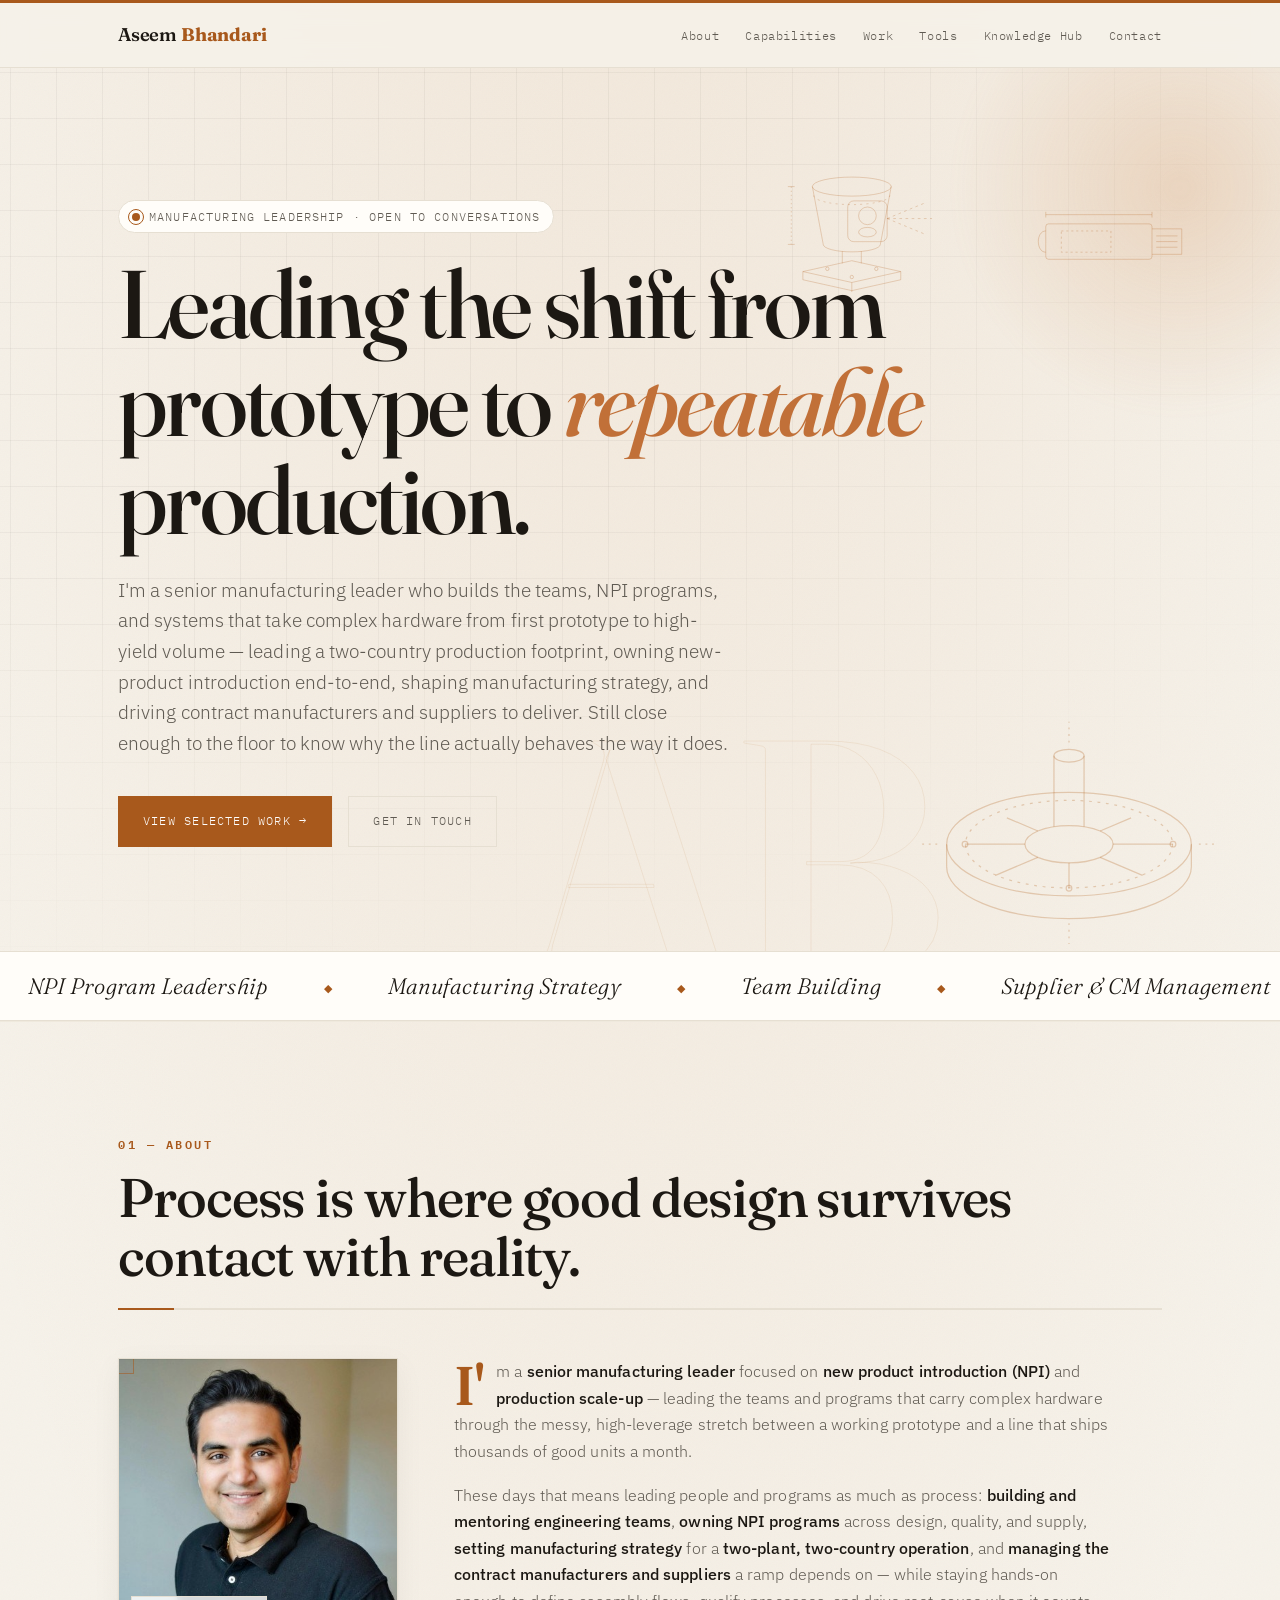
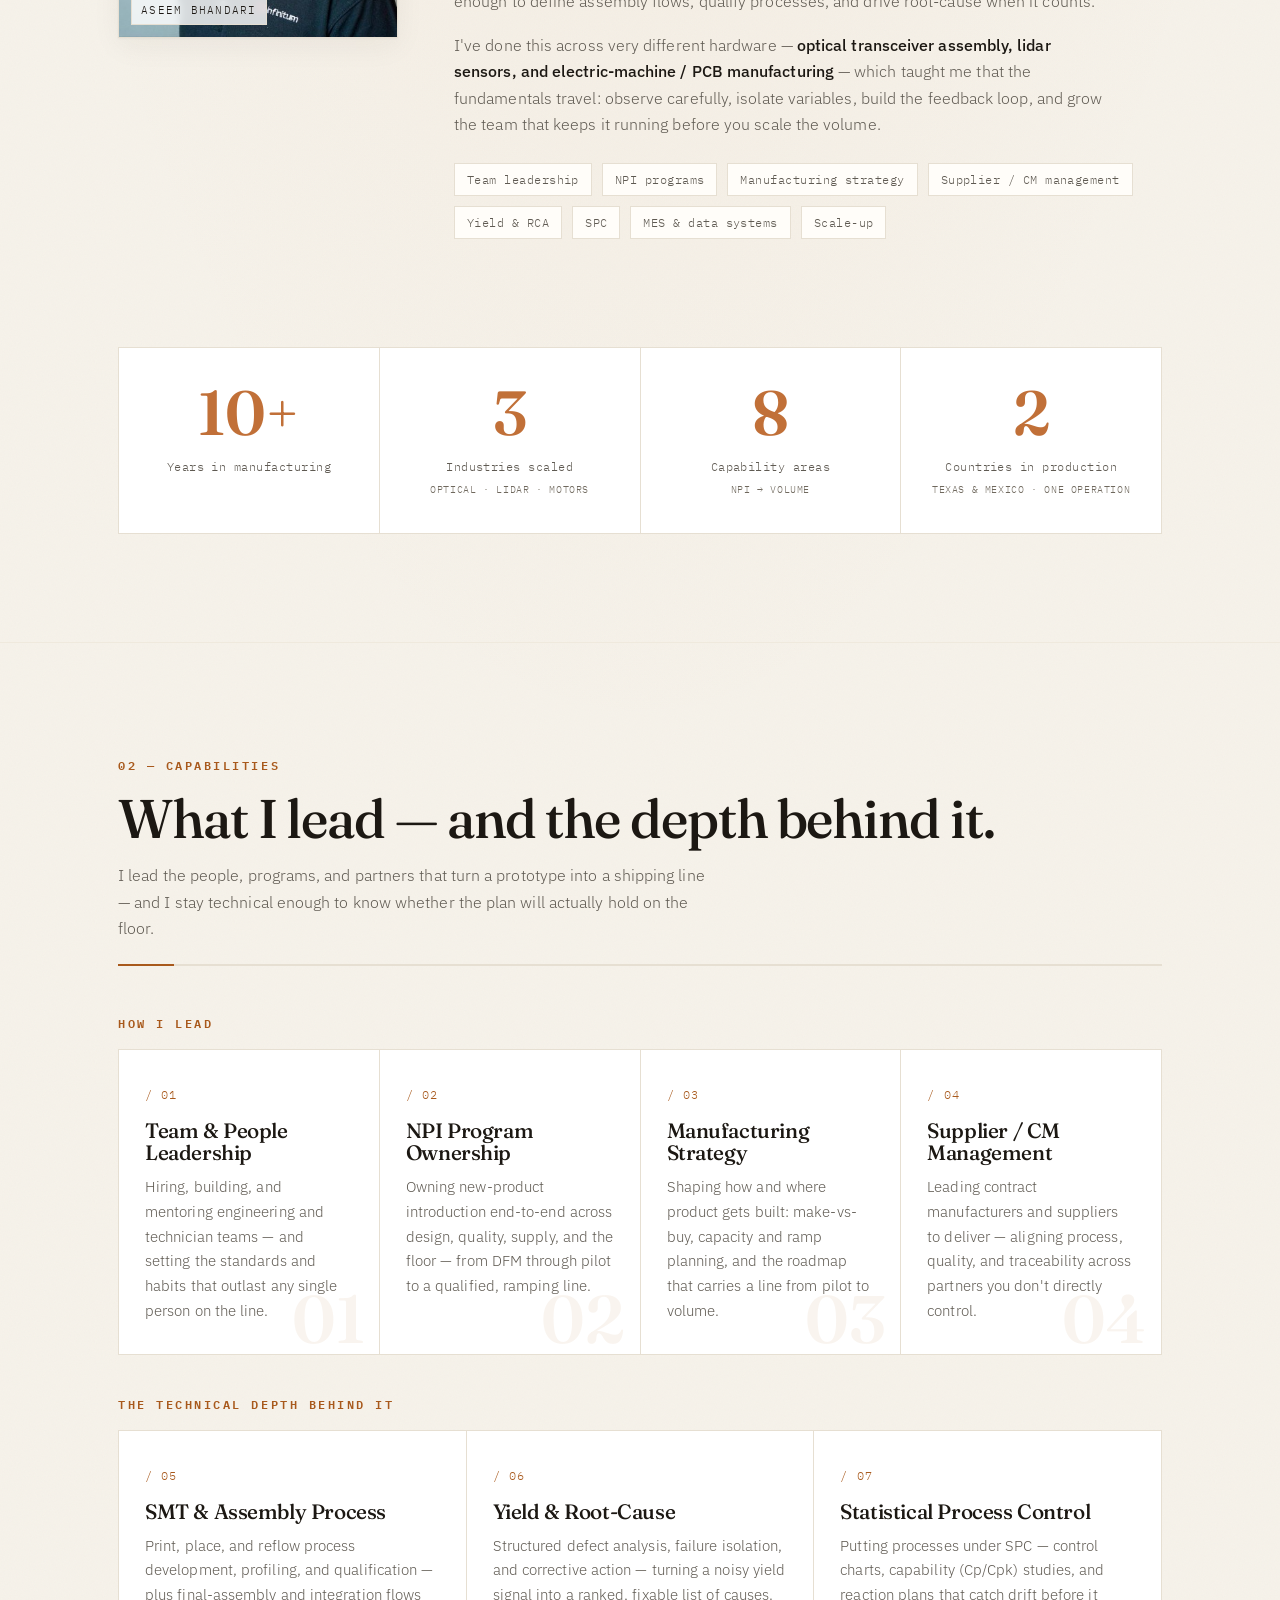
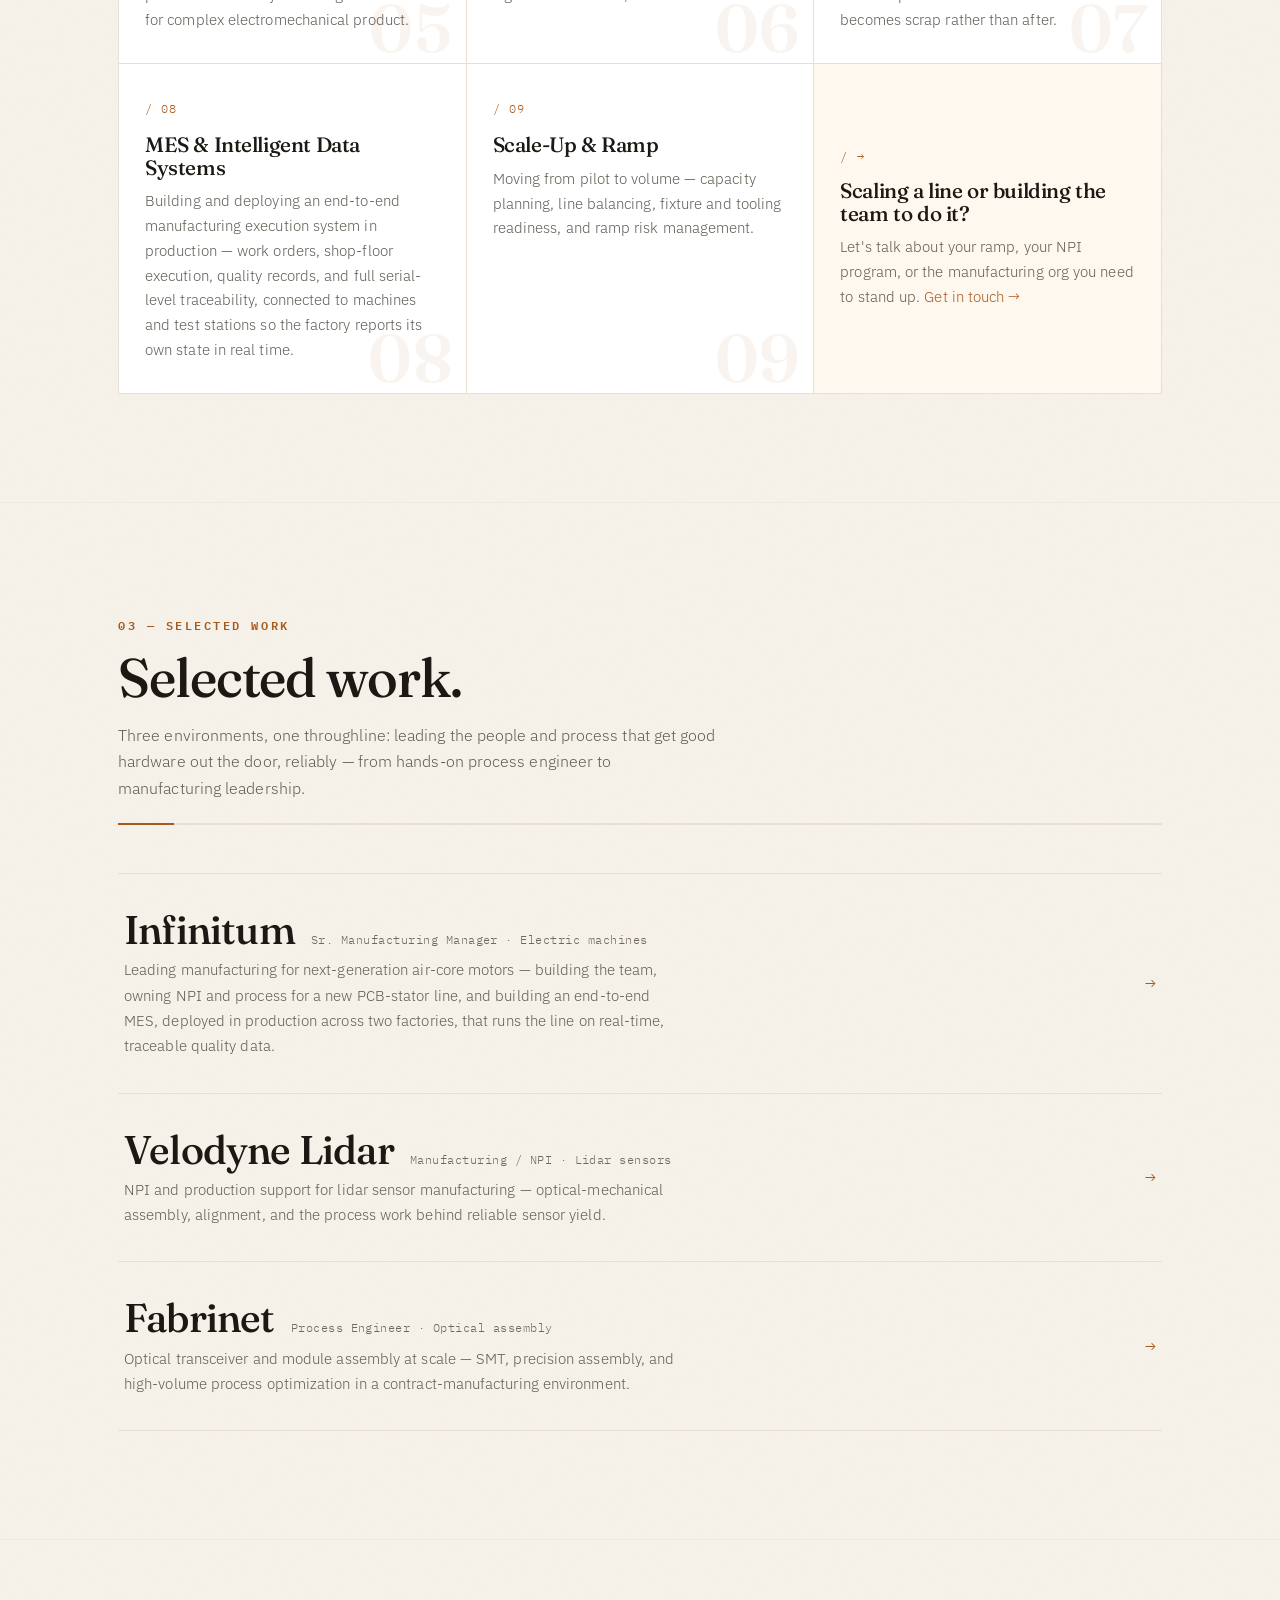
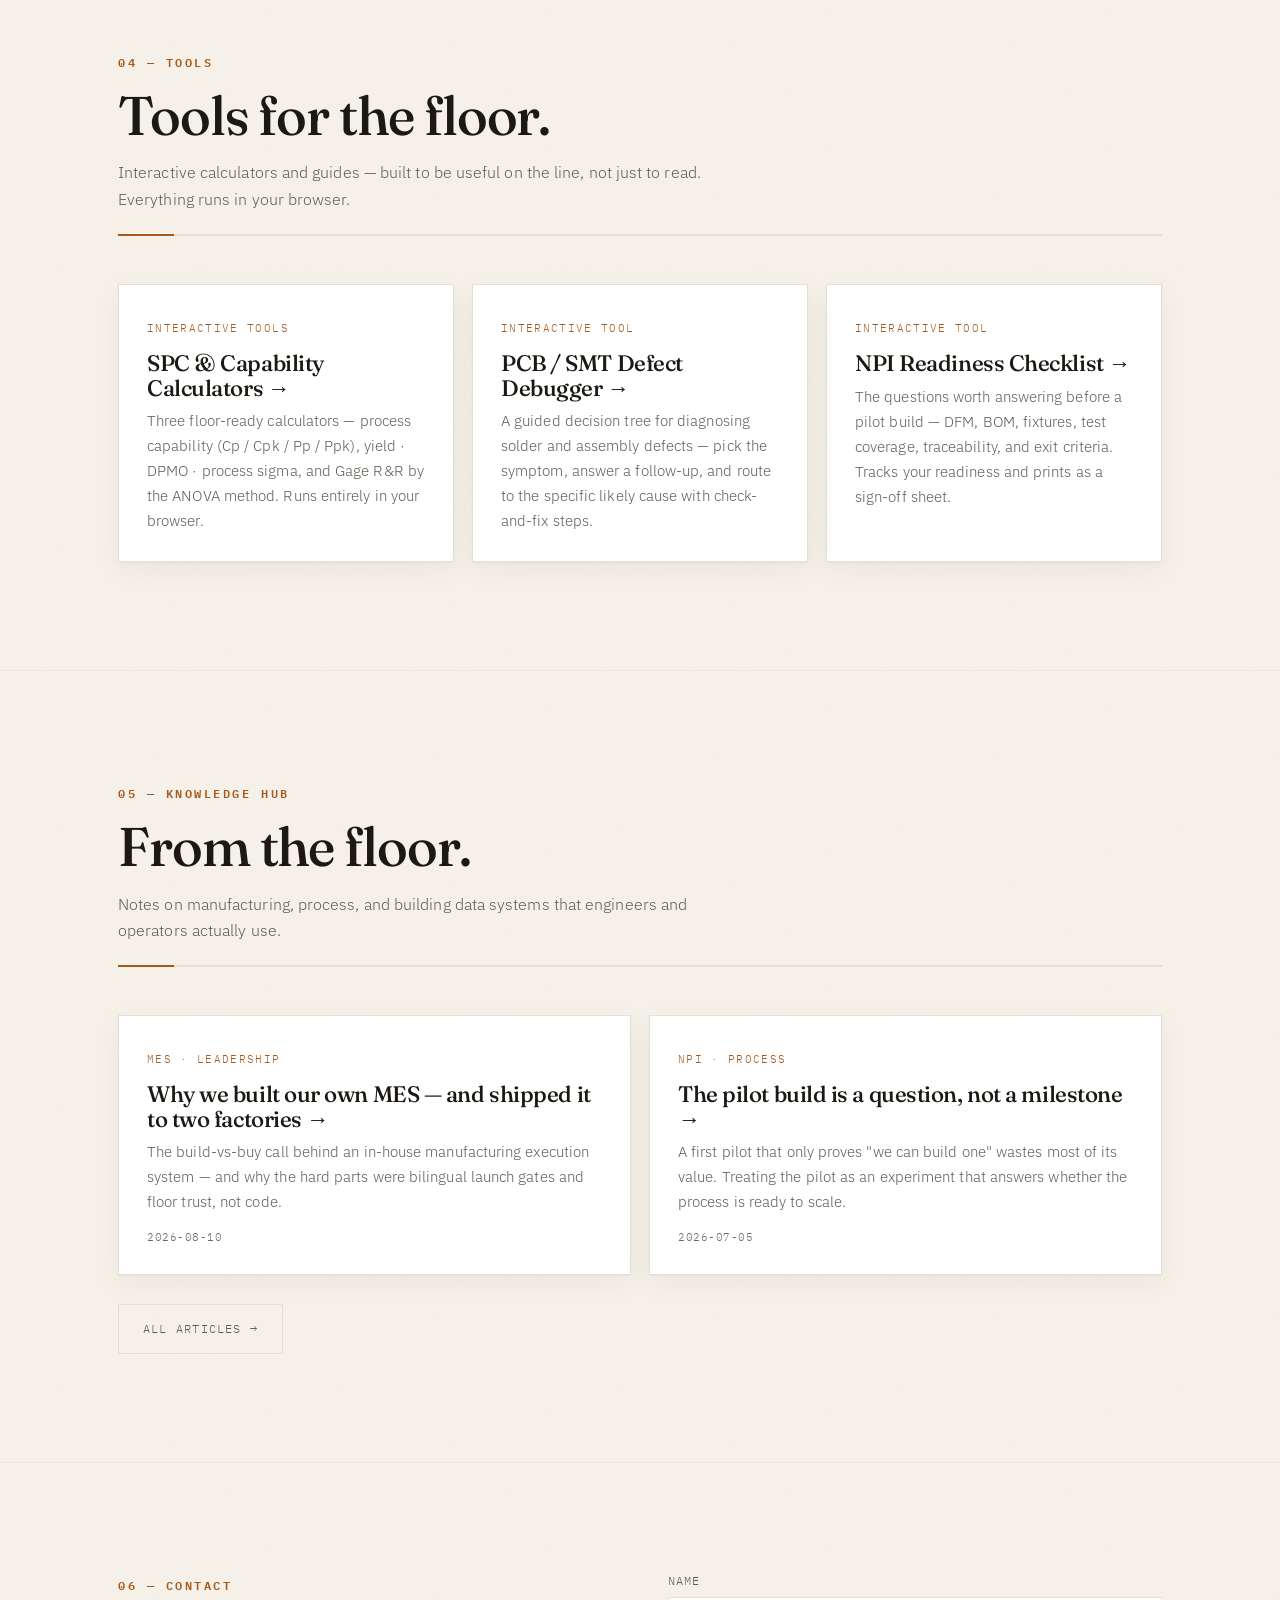
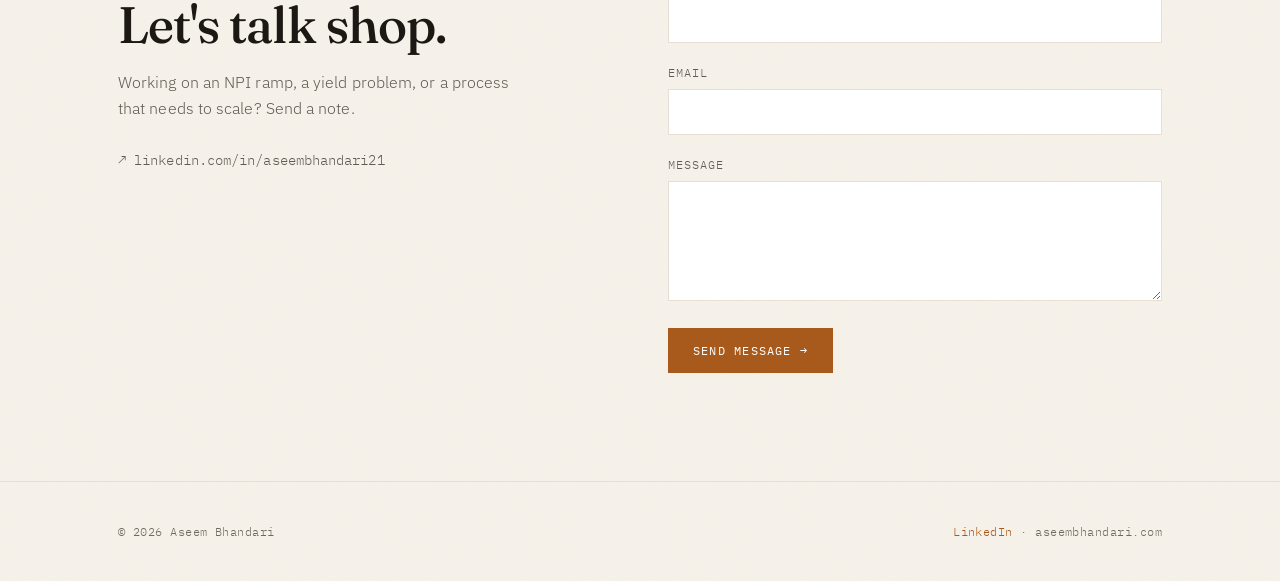
==== index.html @ e73466d3 "Director-track batch: MES article, leadership positioning, resume/testimonial scaffolds - blog-mes-b" ====
<!doctype html>
<html lang="en">
<head>
<meta charset="utf-8">
<meta name="viewport" content="width=device-width, initial-scale=1">
<title>Aseem Bhandari — Manufacturing Leader</title>
<meta name="description" content="Aseem Bhandari — senior manufacturing leader. I build the teams, NPI programs, and systems that take complex hardware from prototype to high-yield volume — across optical, lidar, and electric-machine manufacturing.">
<link rel="canonical" href="https://aseembhandari.com/">

<!-- icons -->
<link rel="icon" href="favicon.svg" type="image/svg+xml">
<link rel="apple-touch-icon" href="favicon.svg">

<!-- Open Graph -->
<meta property="og:type" content="website">
<meta property="og:site_name" content="Aseem Bhandari">
<meta property="og:title" content="Aseem Bhandari — Manufacturing Leader">
<meta property="og:description" content="Senior manufacturing leader. I build the teams, NPI programs, and systems that turn prototypes into repeatable, high-yield production — across optical, lidar, and electric-machine manufacturing.">
<meta property="og:url" content="https://aseembhandari.com/">
<meta property="og:image" content="https://aseembhandari.com/og-image.png">
<meta property="og:image:width" content="1200">
<meta property="og:image:height" content="630">
<meta property="og:image:alt" content="Aseem Bhandari — Manufacturing Leader">

<!-- Twitter -->
<meta name="twitter:card" content="summary_large_image">
<meta name="twitter:title" content="Aseem Bhandari — Manufacturing Leader">
<meta name="twitter:description" content="Senior manufacturing leader. Building the teams, programs, and systems that turn prototypes into repeatable production.">

<meta name="twitter:image" content="https://aseembhandari.com/og-image.png">

<!-- fonts (preconnect + async-friendly load) -->
<link rel="preconnect" href="https://fonts.googleapis.com">
<link rel="preconnect" href="https://fonts.gstatic.com" crossorigin>
<link rel="stylesheet" href="https://fonts.googleapis.com/css2?family=Fraunces:ital,opsz,wght@0,9..144,400;0,9..144,500;0,9..144,600;1,9..144,400&family=IBM+Plex+Mono:wght@400;500;600&family=IBM+Plex+Sans:wght@300;400;500;600&display=swap">
<link rel="stylesheet" href="styles.css">

<!-- structured data -->
<script type="application/ld+json">
{
  "@context": "https://schema.org",
  "@type": "Person",
  "name": "Aseem Bhandari",
  "url": "https://aseembhandari.com/",
  "image": "https://aseembhandari.com/aseem.jpg",
  "jobTitle": "Senior Manufacturing Manager",
  "description": "Senior manufacturing leader specializing in new product introduction (NPI) program ownership, manufacturing team leadership, manufacturing strategy, supplier and contract-manufacturer management, and production scale-up — with hands-on depth in SMT process, yield and root-cause analysis, and statistical process control.",
  "sameAs": ["https://www.linkedin.com/in/aseembhandari21"],
  "knowsAbout": ["Manufacturing Leadership", "New Product Introduction", "Manufacturing Strategy", "Supplier & Contract Manufacturer Management", "Team Leadership", "Production Scale-Up", "SMT Process", "Yield & Root-Cause Analysis", "Statistical Process Control", "Manufacturing Execution Systems (MES)"],
  "worksFor": [
    {"@type": "Organization", "name": "Infinitum"},
    {"@type": "Organization", "name": "Velodyne Lidar"},
    {"@type": "Organization", "name": "Fabrinet"}
  ]
}
</script>
</head>
<body>

<!-- NAV -->
<header class="nav">
  <div class="wrap">
    <a href="index.html" class="brand">Aseem <b>Bhandari</b></a>
    <button class="nav-toggle" aria-label="Menu" aria-controls="nav" aria-expanded="false" onclick="var n=document.getElementById('nav');this.setAttribute('aria-expanded', n.classList.toggle('open'))">≡</button>
    <nav class="nav-links" id="nav">
      <a href="#about">About</a>
      <a href="#capabilities">Capabilities</a>
      <a href="#work">Work</a>
      <a href="#hub">Tools</a>
      <a href="blog.html">Knowledge Hub</a>
      <a href="#contact">Contact</a>
    </nav>
  </div>
</header>

<!-- HERO -->
<section class="hero">
  <span class="monogram" aria-hidden="true">AB</span>
  <div class="hero-illos" aria-hidden="true">
    <!-- lidar: HDL-64 silhouette — tapered spinning head, optical window, neck, bolted base -->
    <svg class="illo illo-lidar" viewBox="0 0 250 215" fill="none" stroke="currentColor" stroke-width="1.3">
      <ellipse cx="110" cy="45" rx="58" ry="14"/>
      <path d="M52 45l16 85M168 45l-16 85"/>
      <path d="M68 130a42 11 0 0 0 84 0"/>
      <path class="pitch" d="M54 58a56 13.5 0 0 0 112 0" stroke-dasharray="3 6"/>
      <rect x="104" y="66" width="58" height="60" rx="9"/>
      <circle cx="133" cy="88" r="13"/>
      <ellipse cx="133" cy="112" rx="13" ry="7"/>
      <g class="beams" stroke-dasharray="4 5">
        <path d="M162 92h66"/>
        <path d="M162 92l58 -24"/>
        <path d="M162 92l58 24"/>
      </g>
      <path d="M96 140v18M124 140v18"/>
      <path d="M110 154l72 16-72 16-72-16z"/>
      <path d="M38 170v12l72 16 72-16v-12M110 186v14"/>
      <circle cx="74" cy="166" r="2.5"/><circle cx="146" cy="166" r="2.5"/><circle cx="110" cy="178" r="2.5"/>
      <path d="M26 45h-10M26 130h-10"/>
      <path d="M21 45v85" stroke-dasharray="2 4"/>
    </svg>
    <!-- PCB-stator motor, tilted view with shaft -->
    <svg class="illo illo-motor" viewBox="0 0 340 300" fill="none" stroke="currentColor" stroke-width="1.3">
      <ellipse cx="170" cy="150" rx="130" ry="55"/>
      <path d="M40 150v24M300 150v24"/>
      <path d="M40 174a130 55 0 0 0 260 0"/>
      <ellipse class="pitch" cx="170" cy="150" rx="110" ry="46.5" stroke-dasharray="3 6"/>
      <path d="M216.8 150L280.5 150M203.1 164L248.1 183.1M170 169.8L170 196.8M136.9 164L91.9 183.1M123.2 150L59.5 150M136.9 136L104 122M203.1 136L236 122"/>
      <circle cx="280.5" cy="150" r="3"/><circle cx="170" cy="196.8" r="3"/><circle cx="59.5" cy="150" r="3"/>
      <ellipse cx="170" cy="150" rx="46.8" ry="19.8"/>
      <path d="M154 131.5V56M186 131.5V56"/>
      <ellipse cx="170" cy="56" rx="16" ry="6.8"/>
      <path d="M170 42v-22M170 234v22" stroke-dasharray="2 5"/>
      <path d="M14 150h18M308 150h18" stroke-dasharray="2 5"/>
    </svg>
    <!-- optical transceiver -->
    <svg class="illo illo-xcvr" viewBox="0 0 240 140" fill="none" stroke="currentColor" stroke-width="1.3">
      <rect x="18" y="45" width="150" height="50" rx="4"/>
      <path d="M168 52h42v36h-42"/>
      <path d="M174 62h30"/><path d="M174 70h30"/><path d="M174 78h30"/>
      <rect x="40" y="55" width="70" height="30" stroke-dasharray="3 4"/>
      <path d="M18 55c-14 0-14 30 0 30"/>
      <path d="M18 32h150"/><path d="M18 28v8"/><path d="M168 28v8"/>
    </svg>
  </div>
  <div class="wrap">
    <span class="status load d1"><span class="dot"></span>Manufacturing leadership · open to conversations</span>
    <h1 class="load d2">Leading the shift from prototype to <em>repeatable</em> production.</h1>
    <p class="lede load d3">I'm a senior manufacturing leader who builds the teams, NPI programs, and systems that take complex hardware from first prototype to high-yield volume — leading a two-country production footprint, owning new-product introduction end-to-end, shaping manufacturing strategy, and driving contract manufacturers and suppliers to deliver. Still close enough to the floor to know why the line actually behaves the way it does.</p>
    <div class="cta-row load d4">
      <a href="#work" class="btn solid">View selected work →</a>
      <a href="#contact" class="btn ghost">Get in touch</a>
    </div>
  </div>
</section>

<!-- MARQUEE -->
<div class="marquee" aria-hidden="true">
  <div class="track">
    <span>NPI Program Leadership</span><span>Manufacturing Strategy</span><span>Team Building</span><span>Supplier &amp; CM Management</span><span>Yield &amp; Root-Cause</span><span>Statistical Process Control</span><span>MES Deployment</span><span>Scale-Up</span>
    <span>NPI Program Leadership</span><span>Manufacturing Strategy</span><span>Team Building</span><span>Supplier &amp; CM Management</span><span>Yield &amp; Root-Cause</span><span>Statistical Process Control</span><span>MES Deployment</span><span>Scale-Up</span>
  </div>
</div>

<!-- ABOUT -->
<section id="about">
  <div class="wrap">
    <div class="sec-head reveal"><span class="eyebrow">01 — About</span><h2>Process is where good design survives contact with reality.</h2></div>
    <div class="about-grid">
      <figure class="portrait ticked reveal">
        <img src="aseem.jpg" alt="Aseem Bhandari" width="400" height="400" loading="lazy">
        <span class="tag">Aseem Bhandari</span>
      </figure>
      <div class="about-body reveal">
        <p class="lead-cap">I'm a <strong>senior manufacturing leader</strong> focused on <strong>new product introduction (NPI)</strong> and <strong>production scale-up</strong> — leading the teams and programs that carry complex hardware through the messy, high-leverage stretch between a working prototype and a line that ships thousands of good units a month.</p>
        <p>These days that means leading people and programs as much as process: <strong>building and mentoring engineering teams</strong>, <strong>owning NPI programs</strong> across design, quality, and supply, <strong>setting manufacturing strategy</strong> for a <strong>two-plant, two-country operation</strong>, and <strong>managing the contract manufacturers and suppliers</strong> a ramp depends on — while staying hands-on enough to define assembly flows, qualify processes, and drive root-cause when it counts.</p>
        <p>I've done this across very different hardware — <strong>optical transceiver assembly, lidar sensors, and electric-machine / PCB manufacturing</strong> — which taught me that the fundamentals travel: observe carefully, isolate variables, build the feedback loop, and grow the team that keeps it running before you scale the volume.</p>
        <div class="facts">
          <span>Team leadership</span>
          <span>NPI programs</span>
          <span>Manufacturing strategy</span>
          <span>Supplier / CM management</span>
          <span>Yield &amp; RCA</span>
          <span>SPC</span>
          <span>MES &amp; data systems</span>
          <span>Scale-up</span>
        </div>
      </div>
    </div>
  </div>
</section>

<!-- STATS BAND -->
<section id="stats" style="padding-top:0;border-top:0;">
  <div class="wrap">
    <div class="stat-band reveal">
      <div class="s"><div class="big" data-count="10" data-suffix="+">10+</div><div class="lbl">Years in manufacturing</div></div>
      <div class="s"><div class="big" data-count="3">3</div><div class="lbl">Industries scaled<span class="sub">Optical · Lidar · Motors</span></div></div>
      <div class="s"><div class="big" data-count="8">8</div><div class="lbl">Capability areas<span class="sub">NPI → Volume</span></div></div>
      <div class="s"><div class="big" data-count="2">2</div><div class="lbl">Countries in production<span class="sub">Texas &amp; Mexico · one operation</span></div></div>
    </div>
  </div>
</section>

<!-- CAPABILITIES -->
<section id="capabilities">
  <div class="wrap">
    <div class="sec-head reveal"><span class="eyebrow">02 — Capabilities</span><h2>What I lead — and the depth behind it.</h2><p>I lead the people, programs, and partners that turn a prototype into a shipping line — and I stay technical enough to know whether the plan will actually hold on the floor.</p></div>

    <span class="cap-tier eyebrow reveal">How I lead</span>
    <div class="cap-grid lead">
      <div class="cap reveal"><span class="num">/ 01</span><span class="ghost-n">01</span><h3>Team &amp; People Leadership</h3><p>Hiring, building, and mentoring engineering and technician teams — and setting the standards and habits that outlast any single person on the line.</p></div>
      <div class="cap reveal"><span class="num">/ 02</span><span class="ghost-n">02</span><h3>NPI Program Ownership</h3><p>Owning new-product introduction end-to-end across design, quality, supply, and the floor — from DFM through pilot to a qualified, ramping line.</p></div>
      <div class="cap reveal"><span class="num">/ 03</span><span class="ghost-n">03</span><h3>Manufacturing Strategy</h3><p>Shaping how and where product gets built: make-vs-buy, capacity and ramp planning, and the roadmap that carries a line from pilot to volume.</p></div>
      <div class="cap reveal"><span class="num">/ 04</span><span class="ghost-n">04</span><h3>Supplier / CM Management</h3><p>Leading contract manufacturers and suppliers to deliver — aligning process, quality, and traceability across partners you don't directly control.</p></div>
    </div>

    <span class="cap-tier eyebrow reveal">The technical depth behind it</span>
    <div class="cap-grid">
      <div class="cap reveal"><span class="num">/ 05</span><span class="ghost-n">05</span><h3>SMT &amp; Assembly Process</h3><p>Print, place, and reflow process development, profiling, and qualification — plus final-assembly and integration flows for complex electromechanical product.</p></div>
      <div class="cap reveal"><span class="num">/ 06</span><span class="ghost-n">06</span><h3>Yield &amp; Root-Cause</h3><p>Structured defect analysis, failure isolation, and corrective action — turning a noisy yield signal into a ranked, fixable list of causes.</p></div>
      <div class="cap reveal"><span class="num">/ 07</span><span class="ghost-n">07</span><h3>Statistical Process Control</h3><p>Putting processes under SPC — control charts, capability (Cp/Cpk) studies, and reaction plans that catch drift before it becomes scrap rather than after.</p></div>
      <div class="cap reveal"><span class="num">/ 08</span><span class="ghost-n">08</span><h3>MES &amp; Intelligent Data Systems</h3><p>Building and deploying an end-to-end manufacturing execution system in production — work orders, shop-floor execution, quality records, and full serial-level traceability, connected to machines and test stations so the factory reports its own state in real time.</p></div>
      <div class="cap reveal"><span class="num">/ 09</span><span class="ghost-n">09</span><h3>Scale-Up &amp; Ramp</h3><p>Moving from pilot to volume — capacity planning, line balancing, fixture and tooling readiness, and ramp risk management.</p></div>
      <a href="#contact" class="cap cap-cta reveal"><span class="num">/ →</span><h3>Scaling a line or building the team to do it?</h3><p>Let's talk about your ramp, your NPI program, or the manufacturing org you need to stand up. <span style="color:var(--copper-text);">Get in touch →</span></p></a>
    </div>
  </div>
</section>

<!-- SELECTED WORK -->
<section id="work">
  <div class="wrap">
    <div class="sec-head reveal"><span class="eyebrow">03 — Selected Work</span><h2>Selected work.</h2><p>Three environments, one throughline: leading the people and process that get good hardware out the door, reliably — from hands-on process engineer to manufacturing leadership.</p></div>
    <div class="work-list">
      <a href="work-infinitum.html" class="work-row reveal"><span class="idx" aria-hidden="true">01</span>
        <div>
          <div class="meta"><h3>Infinitum</h3><span class="role">Sr. Manufacturing Manager · Electric machines</span></div>
          <p class="summary">Leading manufacturing for next-generation air-core motors — building the team, owning NPI and process for a new PCB-stator line, and building an end-to-end MES, deployed in production across two factories, that runs the line on real-time, traceable quality data.</p>
        </div>
        <span class="yr">→</span>
      </a>
      <a href="work-velodyne.html" class="work-row reveal"><span class="idx" aria-hidden="true">02</span>
        <div>
          <div class="meta"><h3>Velodyne Lidar</h3><span class="role">Manufacturing / NPI · Lidar sensors</span></div>
          <p class="summary">NPI and production support for lidar sensor manufacturing — optical-mechanical assembly, alignment, and the process work behind reliable sensor yield.</p>
        </div>
        <span class="yr">→</span>
      </a>
      <a href="work-fabrinet.html" class="work-row reveal"><span class="idx" aria-hidden="true">03</span>
        <div>
          <div class="meta"><h3>Fabrinet</h3><span class="role">Process Engineer · Optical assembly</span></div>
          <p class="summary">Optical transceiver and module assembly at scale — SMT, precision assembly, and high-volume process optimization in a contract-manufacturing environment.</p>
        </div>
        <span class="yr">→</span>
      </a>
    </div>
  </div>
</section>

<!-- TESTIMONIALS — ready to ship, currently disabled.
     To enable: replace the placeholder quotes/names below with real ones
     (LinkedIn recommendations are a good source — get the person's OK to
     reprint), then remove this opening comment marker and the closing one.
     Do NOT publish with placeholder text.

<section id="testimonials">
  <div class="wrap">
    <div class="sec-head reveal"><span class="eyebrow">0X — What colleagues say</span><h2>The reference check, in public.</h2></div>
    <div class="hub-grid">
      <blockquote class="hub-card reveal" style="margin:0;">
        <p style="font-family:'Fraunces',serif;font-style:italic;font-size:1.15rem;color:var(--ink);">"QUOTE TEXT HERE."</p>
        <span class="date">NAME — TITLE, COMPANY</span>
      </blockquote>
      <blockquote class="hub-card reveal" style="margin:0;">
        <p style="font-family:'Fraunces',serif;font-style:italic;font-size:1.15rem;color:var(--ink);">"QUOTE TEXT HERE."</p>
        <span class="date">NAME — TITLE, COMPANY</span>
      </blockquote>
    </div>
  </div>
</section>
END TESTIMONIALS -->

<!-- TOOLS -->
<section id="hub">
  <div class="wrap">
    <div class="sec-head reveal"><span class="eyebrow">04 — Tools</span><h2>Tools for the floor.</h2><p>Interactive calculators and guides — built to be useful on the line, not just to read. Everything runs in your browser.</p></div>
    <div class="hub-grid three">
      <a href="spc-tools.html" class="hub-card reveal">
        <span class="kicker">Interactive tools</span>
        <h3>SPC &amp; Capability Calculators →</h3>
        <p>Three floor-ready calculators — process capability (Cp / Cpk / Pp / Ppk), yield · DPMO · process sigma, and Gage R&amp;R by the ANOVA method. Runs entirely in your browser.</p>
      </a>
      <a href="pcbdebug.html" class="hub-card reveal">
        <span class="kicker">Interactive tool</span>
        <h3>PCB / SMT Defect Debugger →</h3>
        <p>A guided decision tree for diagnosing solder and assembly defects — pick the symptom, answer a follow-up, and route to the specific likely cause with check-and-fix steps.</p>
      </a>
      <a href="npi-checklist.html" class="hub-card reveal">
        <span class="kicker">Interactive tool</span>
        <h3>NPI Readiness Checklist →</h3>
        <p>The questions worth answering before a pilot build — DFM, BOM, fixtures, test coverage, traceability, and exit criteria. Tracks your readiness and prints as a sign-off sheet.</p>
      </a>
    </div>
  </div>
</section>

<!-- KNOWLEDGE HUB -->
<section id="writing">
  <div class="wrap">
    <div class="sec-head reveal"><span class="eyebrow">05 — Knowledge Hub</span><h2>From the floor.</h2><p>Notes on manufacturing, process, and building data systems that engineers and operators actually use.</p></div>
    <div class="hub-grid" id="writing-list"></div>
    <p style="margin-top:28px;" class="reveal"><a href="blog.html" class="btn ghost">All articles →</a></p>
  </div>
</section>

<!-- CONTACT -->
<section id="contact">
  <div class="wrap">
    <div class="contact-grid">
      <div class="contact-intro reveal">
        <span class="eyebrow">06 — Contact</span>
        <h2>Let's talk shop.</h2>
        <p>Working on an NPI ramp, a yield problem, or a process that needs to scale? Send a note.</p>
        <div class="contact-links">
          <a href="https://www.linkedin.com/in/aseembhandari21" target="_blank" rel="noopener">↗ linkedin.com/in/aseembhandari21</a>
          <!-- RESUME — drop a one-page resume.pdf in the site root, then
               uncomment this line (and re-run the deploy):
          <a href="resume.pdf" target="_blank" rel="noopener">↓ Résumé (PDF)</a>
          -->
        </div>
      </div>
      <form name="contact" method="POST" data-netlify="true" netlify-honeypot="bot-field" class="reveal">
        <input type="hidden" name="form-name" value="contact">
        <p class="hp" aria-hidden="true"><label>Don't fill this out: <input name="bot-field" tabindex="-1" autocomplete="off"></label></p>
        <div class="field"><label for="name">Name</label><input id="name" name="name" type="text" required></div>
        <div class="field"><label for="email">Email</label><input id="email" name="email" type="email" required></div>
        <div class="field"><label for="message">Message</label><textarea id="message" name="message" required></textarea></div>
        <button type="submit" class="btn solid">Send message →</button>
      </form>
    </div>
  </div>
</section>

<!-- FOOTER -->
<footer class="foot">
  <div class="wrap">
    <small>© <span id="yr"></span> Aseem Bhandari</small>
    <small><a href="https://www.linkedin.com/in/aseembhandari21" target="_blank" rel="noopener">LinkedIn</a> · aseembhandari.com</small>
  </div>
</footer>

<script src="posts.js"></script>
<script>
  document.getElementById('yr').textContent = new Date().getFullYear();
  // close mobile menu on link tap
  document.querySelectorAll('.nav-links a').forEach(a => a.addEventListener('click', () => document.getElementById('nav').classList.remove('open')));
  // render latest posts on homepage
  (function(){
    var list = document.getElementById('writing-list');
    if (list && window.POSTS) {
      var latest = window.POSTS.slice(0, 2);
      list.innerHTML = latest.map(function(p){
        return '<a class="hub-card reveal" href="' + p.url + '">' +
          '<span class="kicker">' + p.tag + '</span>' +
          '<h3>' + p.title + ' →</h3>' +
          '<p>' + p.excerpt + '</p>' +
          '<span class="date">' + p.date + '</span></a>';
      }).join('');
    }
  })();
  // scroll reveal
  const io = new IntersectionObserver((es) => es.forEach(e => { if (e.isIntersecting) { e.target.classList.add('in'); io.unobserve(e.target); } }), { threshold: .12 });
  document.querySelectorAll('.reveal').forEach((el, i) => { el.style.transitionDelay = (i % 6) * 60 + 'ms'; io.observe(el); });
</script>
<script src="enhance.js"></script>
</body>
</html>
---- styles.css ----
/* ============================================================
   Aseem Bhandari — portfolio  ·  LIGHT THEME
   Warm paper-white · copper accent · industrial-editorial
   Fraunces (display) · IBM Plex Sans (body) · IBM Plex Mono (labels)
   Fonts are loaded via <link> in each page's <head> (preconnect + swap).
   ============================================================ */

:root {
  --bg: #f6f2ea;          /* warm paper */
  --bg-raise: #fffdf9;
  --bg-card: #ffffff;
  --ink: #1c1813;         /* warm near-black */
  --ink-soft: #5f5a52;
  --ink-faint: #6f685d;   /* darkened from #968f84 — 2.9:1 failed AA, this hits ~4.9:1 */
  --copper: #a8591c;      /* deeper copper for fills/borders (darkened from #b1601f — passed AA on white only, failed on paper bg at 4.1:1) */
  --copper-bright: #c17038; /* accent / hover / large display (darkened from #c77b3c — was borderline on 3:1 large-text) */
  --copper-text: var(--copper); /* copper used as small text-on-page-bg; overridden brighter in dark mode below */
  --line: #e6dfd2;
  --line-soft: #efe9dd;
  --bg-hover: #fff8ef;    /* warm highlight tint for card/tile hover states */
  --bg-rgb: 246,242,234;  /* --bg as r,g,b for translucent sticky bars (rgba() can't take a var() color directly) */
  --shadow: 0 1px 2px rgba(40,30,15,.04), 0 8px 28px rgba(40,30,15,.05);
  --shadow-lift: 0 4px 10px rgba(40,30,15,.07), 0 18px 44px rgba(40,30,15,.09);
  --good: #2f7d4f;
  --good-bg: #eef7f1;
  --good-border: #b5d8c2;
  --warn: var(--copper-text);
  --warn-bg: #fbf1e6;
  --warn-border: #e6c9a8;
  --bad: #b23b3b;
  --bad-bg: #fbeeee;
  --bad-border: #e6b3b3;
  --maxw: 1100px;
  --ease: cubic-bezier(.2, .7, .2, 1);
}

/* ============================================================
   DARK THEME — same industrial-editorial system, warm charcoal
   instead of paper. Same copper accent for fills/borders/buttons
   (works with white button text in both themes); --copper-text
   brightens on its own since copper-on-charcoal needs more
   luminance than copper-on-paper to stay readable as body text.
   All pairings below are contrast-checked at ≥4.5:1 (body / small
   text) or ≥3:1 (large text, borders, icons).
   ============================================================ */
@media (prefers-color-scheme: dark) {
  :root {
    --bg: #17130f;
    --bg-raise: #201b15;
    --bg-card: #231e17;
    --ink: #f1ebe0;
    --ink-soft: #c7bcac;
    --ink-faint: #93887a;
    --copper-text: #d98a4a;
    --line: #3a3229;
    --line-soft: #2c261f;
    --bg-hover: #2a241c;
    --bg-rgb: 23,19,15;
    --shadow: 0 1px 2px rgba(0,0,0,.35), 0 8px 28px rgba(0,0,0,.4);
    --shadow-lift: 0 4px 10px rgba(0,0,0,.4), 0 18px 44px rgba(0,0,0,.45);
    --good: #7bd9a5;
    --good-bg: #16241c;
    --good-border: #2c4a38;
    --warn-bg: #2b2015;
    --warn-border: #4a3624;
    --bad: #e08585;
    --bad-bg: #2a1616;
    --bad-border: #4a2626;
  }
}

* { box-sizing: border-box; margin: 0; padding: 0; }
html { scroll-behavior: smooth; -webkit-text-size-adjust: 100%; }

body {
  background: var(--bg);
  color: var(--ink);
  font-family: 'IBM Plex Sans', system-ui, sans-serif;
  font-weight: 300;
  line-height: 1.65;
  letter-spacing: .005em;
  -webkit-font-smoothing: antialiased;
  overflow-x: hidden;
  background-image:
    radial-gradient(120% 80% at 50% -10%, rgba(199,123,60,.10), transparent 55%),
    url("data:image/svg+xml,%3Csvg xmlns='http://www.w3.org/2000/svg' width='140' height='140'%3E%3Cfilter id='n'%3E%3CfeTurbulence type='fractalNoise' baseFrequency='.85' numOctaves='2'/%3E%3C/filter%3E%3Crect width='100%25' height='100%25' filter='url(%23n)' opacity='.03'/%3E%3C/svg%3E");
}

h1, h2, h3 { font-family: 'Fraunces', Georgia, serif; font-weight: 500; line-height: 1.08; letter-spacing: -.01em; color: var(--ink); }
.mono { font-family: 'IBM Plex Mono', monospace; }

.eyebrow {
  font-family: 'IBM Plex Mono', monospace; font-size: .72rem; font-weight: 600;
  letter-spacing: .22em; text-transform: uppercase; color: var(--copper-text); display: inline-block;
}

a { color: var(--copper-text); text-decoration: none; }
a:hover { color: var(--ink); }

.wrap { max-width: var(--maxw); margin: 0 auto; padding: 0 28px; }
section { padding: 92px 0; border-top: 1px solid var(--line-soft); }

/* nav */
.nav { position: sticky; top: 0; z-index: 50; background: rgba(var(--bg-rgb),.82); backdrop-filter: blur(12px); border-bottom: 1px solid var(--line); }
.nav .wrap { display: flex; align-items: center; justify-content: space-between; height: 64px; }
.brand { font-family: 'Fraunces', serif; font-size: 1.15rem; font-weight: 600; color: var(--ink); letter-spacing: -.01em; }
.brand b { color: var(--copper-text); }
.nav-links { display: flex; gap: 26px; align-items: center; }
.nav-links a { font-family: 'IBM Plex Mono', monospace; font-size: .78rem; letter-spacing: .05em; color: var(--ink-soft); position: relative; padding: 4px 0; }
.nav-links a:hover { color: var(--ink); }
.nav-links a::after { content: ''; position: absolute; left: 0; bottom: -2px; height: 1px; width: 0; background: var(--copper); transition: width .3s var(--ease); }
.nav-links a:hover::after { width: 100%; }
.nav-toggle { display: none; background: none; border: 0; color: var(--ink); font-size: 1.4rem; cursor: pointer; }

/* hero */
.hero { padding: 120px 0 96px; border-top: 0; position: relative; }
.hero h1 { font-size: clamp(2.6rem, 6.5vw, 5.2rem); max-width: 14ch; }
.hero h1 em { font-style: italic; color: var(--copper-bright); }
.hero .lede { margin-top: 26px; max-width: 56ch; font-size: 1.12rem; color: var(--ink-soft); }
.hero .cta-row { margin-top: 38px; display: flex; gap: 16px; flex-wrap: wrap; }

.btn { font-family: 'IBM Plex Mono', monospace; font-size: .82rem; letter-spacing: .04em; padding: 13px 22px; border: 1px solid var(--copper); color: var(--copper-text); border-radius: 2px; transition: all .25s var(--ease); display: inline-flex; align-items: center; gap: 9px; background: transparent; cursor: pointer; }
.btn:hover { background: var(--copper); color: #fff; border-color: var(--copper); }
.btn.solid { background: var(--copper); color: #fff; }
.btn.solid:hover { background: var(--copper-bright); border-color: var(--copper-bright); }
.btn.ghost { border-color: var(--line); color: var(--ink-soft); }
.btn.ghost:hover { border-color: var(--ink); color: var(--ink); background: transparent; }

/* section headings */
.sec-head { margin-bottom: 48px; }
.sec-head h2 { font-size: clamp(1.9rem, 4vw, 2.9rem); margin-top: 12px; }
.sec-head p { margin-top: 14px; max-width: 60ch; color: var(--ink-soft); }

/* about */
.about-grid { display: grid; grid-template-columns: 280px 1fr; gap: 56px; align-items: start; }
.portrait { position: relative; border-radius: 3px; overflow: hidden; border: 1px solid var(--line); background: var(--bg-card); box-shadow: var(--shadow); }
.portrait img { display: block; width: 100%; height: auto; filter: grayscale(.12) contrast(1.02); transition: filter .5s var(--ease); }
.portrait:hover img { filter: grayscale(0) contrast(1.04); }
.portrait::after { content: ''; position: absolute; inset: 0; background: linear-gradient(160deg, transparent 60%, rgba(199,123,60,.10)); pointer-events: none; }
.portrait .tag { position: absolute; left: 12px; bottom: 12px; font-family: 'IBM Plex Mono', monospace; font-size: .66rem; letter-spacing: .12em; text-transform: uppercase; color: var(--ink); background: rgba(255,255,255,.82); backdrop-filter: blur(4px); padding: 5px 9px; border-radius: 2px; border: 1px solid var(--line); }
.about-body p { margin-bottom: 18px; max-width: 66ch; color: var(--ink-soft); }
.about-body p strong { color: var(--ink); font-weight: 500; }
.facts { margin-top: 26px; display: flex; flex-wrap: wrap; gap: 10px; }
.facts span { font-family: 'IBM Plex Mono', monospace; font-size: .72rem; letter-spacing: .04em; color: var(--ink-soft); border: 1px solid var(--line); padding: 6px 12px; border-radius: 2px; background: var(--bg-raise); }

/* capabilities */
.cap-grid { display: grid; grid-template-columns: repeat(3, 1fr); gap: 1px; background: var(--line); border: 1px solid var(--line); border-radius: 3px; overflow: hidden; }
.cap { background: var(--bg-card); padding: 30px 26px; transition: background .3s var(--ease); }
.cap:hover { background: var(--bg-hover); }
.cap .num { font-family: 'IBM Plex Mono', monospace; font-size: .72rem; color: var(--copper-text); letter-spacing: .1em; }
.cap h3 { font-size: 1.3rem; margin: 14px 0 10px; }
.cap p { font-size: .94rem; color: var(--ink-soft); }

/* selected work */
.work-list { display: flex; flex-direction: column; }
.work-row { display: grid; grid-template-columns: 1fr auto; align-items: center; gap: 24px; padding: 30px 6px; border-bottom: 1px solid var(--line); text-decoration: none; transition: padding-left .3s var(--ease), background .3s var(--ease); }
.work-row:first-child { border-top: 1px solid var(--line); }
.work-row:hover { padding-left: 18px; background: linear-gradient(90deg, rgba(199,123,60,.08), transparent); }
.work-row .meta { display: flex; align-items: baseline; gap: 16px; flex-wrap: wrap; }
.work-row h3 { font-size: clamp(1.5rem, 3vw, 2.1rem); color: var(--ink); }
.work-row:hover h3 { color: var(--copper); }
.work-row .role { font-family: 'IBM Plex Mono', monospace; font-size: .76rem; color: var(--ink-faint); letter-spacing: .04em; }
.work-row .summary { margin-top: 6px; color: var(--ink-soft); font-size: .96rem; max-width: 62ch; }
.work-row .yr { font-family: 'IBM Plex Mono', monospace; color: var(--copper-text); font-size: 1.1rem; transition: transform .3s var(--ease); }
.work-row:hover .yr { transform: translateX(6px); }

/* knowledge hub + blog cards */
.hub-grid { display: grid; grid-template-columns: repeat(2, 1fr); gap: 18px; }
.hub-card { display: block; background: var(--bg-card); border: 1px solid var(--line); border-radius: 3px; padding: 28px; box-shadow: var(--shadow); transition: border-color .3s var(--ease), transform .3s var(--ease), box-shadow .3s var(--ease); }
.hub-card:hover { border-color: var(--copper); transform: translateY(-3px); box-shadow: var(--shadow-lift); }
.hub-card .kicker { font-family: 'IBM Plex Mono', monospace; font-size: .7rem; letter-spacing: .12em; text-transform: uppercase; color: var(--copper-text); }
.hub-card h3 { font-size: 1.4rem; margin: 12px 0 8px; color: var(--ink); }
.hub-card p { color: var(--ink-soft); font-size: .95rem; }
.hub-card.soon { opacity: .6; pointer-events: none; box-shadow: none; }
.hub-card .pill { float: right; font-family: 'IBM Plex Mono', monospace; font-size: .62rem; letter-spacing: .1em; text-transform: uppercase; color: var(--ink-faint); border: 1px solid var(--line); padding: 3px 8px; border-radius: 2px; }
.hub-card .date { font-family:'IBM Plex Mono',monospace; font-size:.7rem; color:var(--ink-faint); letter-spacing:.05em; margin-top:14px; display:block; }

/* contact */
.contact-grid { display: grid; grid-template-columns: 1fr 1fr; gap: 56px; }
.contact-intro h2 { font-size: clamp(2rem, 4.5vw, 3.2rem); }
.contact-intro p { margin-top: 16px; color: var(--ink-soft); max-width: 42ch; }
.contact-links { margin-top: 28px; display: flex; flex-direction: column; gap: 10px; }
.contact-links a { font-family: 'IBM Plex Mono', monospace; font-size: .86rem; color: var(--ink-soft); }
.contact-links a:hover { color: var(--copper-text); }
form label { display: block; font-family: 'IBM Plex Mono', monospace; font-size: .72rem; letter-spacing: .08em; text-transform: uppercase; color: var(--ink-soft); margin-bottom: 7px; }
form .field { margin-bottom: 20px; }
form input, form textarea { width: 100%; background: var(--bg-card); border: 1px solid var(--line); color: var(--ink); font-family: 'IBM Plex Sans', sans-serif; font-size: .95rem; padding: 12px 14px; border-radius: 2px; transition: border-color .25s var(--ease); }
form input:focus, form textarea:focus { outline: 2px solid var(--copper); outline-offset: 1px; border-color: var(--copper); }
form textarea { resize: vertical; min-height: 120px; }
.hp { position: absolute; left: -9999px; }

/* footer */
.foot { padding: 40px 0; border-top: 1px solid var(--line); }
.foot .wrap { display: flex; justify-content: space-between; align-items: center; flex-wrap: wrap; gap: 12px; }
.foot small { font-family: 'IBM Plex Mono', monospace; font-size: .72rem; color: var(--ink-faint); letter-spacing: .04em; }

/* detail / article pages */
.detail-hero { padding: 100px 0 64px; border-top: 0; }
.back-link { font-family: 'IBM Plex Mono', monospace; font-size: .76rem; color: var(--ink-soft); letter-spacing: .05em; }
.back-link:hover { color: var(--copper-text); }
.detail-hero h1 { font-size: clamp(2.4rem, 6vw, 4.4rem); margin: 22px 0 18px; max-width: 16ch; }
.detail-meta { display: flex; flex-wrap: wrap; gap: 28px; margin-top: 8px; }
.detail-meta div .k { font-family: 'IBM Plex Mono', monospace; font-size: .68rem; letter-spacing: .12em; text-transform: uppercase; color: var(--copper-text); display: block; margin-bottom: 4px; }
.detail-meta div .v { color: var(--ink); font-size: .95rem; }
.detail-body { max-width: 700px; }
.detail-body h2 { font-size: 1.7rem; margin: 48px 0 14px; }
.detail-body h3 { font-size: 1.15rem; margin: 28px 0 8px; color: var(--copper-text); font-family: 'IBM Plex Sans', sans-serif; font-weight: 600; }
.detail-body p { color: var(--ink-soft); margin-bottom: 16px; }
.detail-body ul { color: var(--ink-soft); margin: 0 0 18px 22px; }
.detail-body li { margin-bottom: 8px; }
.detail-body blockquote { border-left: 3px solid var(--copper); margin: 24px 0; padding: 6px 0 6px 20px; font-family: 'Fraunces', serif; font-style: italic; font-size: 1.25rem; color: var(--ink); }
.metrics { display: grid; grid-template-columns: repeat(3, 1fr); gap: 1px; background: var(--line); border: 1px solid var(--line); border-radius: 3px; overflow: hidden; margin: 36px 0; }
.metrics .m { background: var(--bg-card); padding: 26px 22px; }
.metrics .m .big { font-family: 'Fraunces', serif; font-size: 2.4rem; font-weight: 600; color: var(--copper-bright); line-height: 1; }
.metrics .m .lbl { font-family: 'IBM Plex Mono', monospace; font-size: .72rem; color: var(--ink-soft); margin-top: 10px; letter-spacing: .03em; }
.editable-note { font-family: 'IBM Plex Mono', monospace; font-size: .74rem; color: var(--ink-faint); border-left: 2px solid var(--copper); padding: 8px 0 8px 14px; margin: 28px 0; background: rgba(199,123,60,.06); }

/* status / verdict pill — shared by SPC tool results and the NPI checklist */
.badge { display: inline-flex; align-items: center; gap: 8px; font-family: 'IBM Plex Mono', monospace; font-size: .74rem; letter-spacing: .06em; padding: 8px 14px; border-radius: 100px; border: 1px solid var(--line); margin-top: 20px; }
.badge.good { color: var(--good); border-color: var(--good-border); background: var(--good-bg); }
.badge.warn { color: var(--warn); border-color: var(--warn-border); background: var(--warn-bg); }
.badge.bad { color: var(--bad); border-color: var(--bad-border); background: var(--bad-bg); }

/* reveal */
.reveal { opacity: 0; transform: translateY(18px); transition: opacity .7s var(--ease), transform .7s var(--ease); }
.reveal.in { opacity: 1; transform: none; }

/* responsive */
@media (max-width: 820px) {
  .nav-links { position: fixed; inset: 64px 0 auto 0; flex-direction: column; gap: 0; background: var(--bg-raise); border-bottom: 1px solid var(--line); padding: 8px 0; display: none; }
  .nav-links.open { display: flex; }
  .nav-links a { padding: 14px 28px; }
  .nav-toggle { display: block; }
  .about-grid { grid-template-columns: 1fr; gap: 32px; }
  .portrait { max-width: 240px; }
  .cap-grid { grid-template-columns: 1fr; }
  .hub-grid, .contact-grid { grid-template-columns: 1fr; gap: 32px; }
  .metrics { grid-template-columns: 1fr; }
  section { padding: 64px 0; }
}

/* ============================================================
   FANCY LAYER — technical / blueprint editorial polish
   ============================================================ */

/* scroll progress bar (injected by enhance.js) */
.scroll-progress { position: fixed; top: 0; left: 0; height: 2px; width: 0; z-index: 100;
  background: linear-gradient(90deg, var(--copper), var(--copper-bright)); box-shadow: 0 0 8px rgba(199,123,60,.5); transition: width .08s linear; }

/* HERO upgrade ------------------------------------------------ */
.hero { overflow: hidden; }
/* faint engineering grid + a soft copper glow behind the hero */
.hero::before { content: ''; position: absolute; inset: -10% -10% auto -10%; height: 130%; z-index: 0; pointer-events: none;
  background-image:
    linear-gradient(to right, rgba(28,24,19,.045) 1px, transparent 1px),
    linear-gradient(to bottom, rgba(28,24,19,.045) 1px, transparent 1px);
  background-size: 46px 46px;
  -webkit-mask-image: radial-gradient(120% 90% at 18% 20%, #000 35%, transparent 78%);
          mask-image: radial-gradient(120% 90% at 18% 20%, #000 35%, transparent 78%); }
.hero::after { content: ''; position: absolute; top: -140px; right: -160px; width: 520px; height: 520px; z-index: 0; pointer-events: none;
  background: radial-gradient(circle, rgba(199,123,60,.22), transparent 62%); filter: blur(8px); animation: float 14s var(--ease) infinite alternate; }
@keyframes float { from { transform: translate(0,0); } to { transform: translate(-26px, 30px); } }
.hero .wrap { position: relative; z-index: 1; }
/* giant faint monogram watermark */
.hero .monogram { position: absolute; right: 2%; bottom: -8%; font-family: 'Fraunces', serif; font-weight: 600;
  font-size: clamp(12rem, 26vw, 26rem); line-height: 1; color: transparent; -webkit-text-stroke: 1px rgba(177,96,31,.16);
  z-index: 0; pointer-events: none; user-select: none; }
@media (max-width: 820px) { .hero .monogram { display: none; } }

/* status chip with pulsing dot */
.status { display: inline-flex; align-items: center; gap: 9px; margin-bottom: 22px;
  font-family: 'IBM Plex Mono', monospace; font-size: .72rem; letter-spacing: .1em; text-transform: uppercase;
  color: var(--ink-soft); border: 1px solid var(--line); background: var(--bg-raise); padding: 6px 13px; border-radius: 100px; }
.status .dot { width: 8px; height: 8px; border-radius: 50%; background: var(--copper); position: relative; }
.status .dot::after { content: ''; position: absolute; inset: -4px; border-radius: 50%; border: 1px solid var(--copper); animation: pulse 2.2s ease-out infinite; }
@keyframes pulse { 0% { transform: scale(.6); opacity: .9; } 100% { transform: scale(1.8); opacity: 0; } }

/* staggered hero load (independent of scroll reveal) */
.hero .load { opacity: 0; transform: translateY(22px); animation: rise .9s var(--ease) forwards; }
.hero .load.d1 { animation-delay: .05s; } .hero .load.d2 { animation-delay: .18s; }
.hero .load.d3 { animation-delay: .31s; } .hero .load.d4 { animation-delay: .44s; }
@keyframes rise { to { opacity: 1; transform: none; } }

/* reusable corner crop-marks (blueprint feel) */
.ticked { position: relative; }
.ticked::before, .ticked::after { content: ''; position: absolute; width: 14px; height: 14px; pointer-events: none; opacity: .55; }
.ticked::before { top: -1px; left: -1px; border-top: 1.5px solid var(--copper); border-left: 1.5px solid var(--copper); }
.ticked::after { bottom: -1px; right: -1px; border-bottom: 1.5px solid var(--copper); border-right: 1.5px solid var(--copper); }

/* section eyebrow gets a drawn rule beside it */
.sec-head .eyebrow { position: relative; padding-right: 0; }
.sec-head { position: relative; }
.sec-head::after { content: ''; display: block; height: 1px; width: 100%; margin-top: 22px;
  background: linear-gradient(90deg, var(--copper) 0, var(--copper) 56px, var(--line) 56px, var(--line) 100%); }

/* drop cap on About */
.about-body p.lead-cap::first-letter { font-family: 'Fraunces', serif; font-weight: 600; float: left;
  font-size: 3.4rem; line-height: .82; padding: 6px 12px 0 0; color: var(--copper); }

/* marquee strip */
.marquee { overflow: hidden; border-top: 1px solid var(--line); border-bottom: 1px solid var(--line); background: var(--bg-raise); padding: 16px 0; }
.marquee .track { display: inline-flex; white-space: nowrap; animation: scroll-x 32s linear infinite; }
.marquee:hover .track { animation-play-state: paused; }
.marquee span { font-family: 'Fraunces', serif; font-style: italic; font-size: 1.4rem; color: var(--ink); padding: 0 28px; }
.marquee span::after { content: '◆'; color: var(--copper); font-size: .7rem; font-style: normal; margin-left: 56px; vertical-align: middle; }
@keyframes scroll-x { from { transform: translateX(0); } to { transform: translateX(-50%); } }

/* capabilities: faint index watermark + animated top hairline */
.cap { position: relative; overflow: hidden; }
.cap::before { content: ''; position: absolute; top: 0; left: 0; height: 2px; width: 0; background: var(--copper); transition: width .4s var(--ease); }
.cap:hover::before { width: 100%; }
.cap .ghost-n { position: absolute; right: 14px; bottom: 2px; font-family: 'Fraunces', serif; font-weight: 600;
  font-size: 4.2rem; line-height: 1; color: rgba(177,96,31,.07); pointer-events: none; }

/* buttons: fill-from-left shine */
.btn { position: relative; overflow: hidden; z-index: 0; }
.btn::before { content: ''; position: absolute; inset: 0; z-index: -1; background: var(--copper); transform: scaleX(0); transform-origin: left; transition: transform .3s var(--ease); }
.btn.solid::before { background: var(--copper-bright); }
.btn:hover::before { transform: scaleX(1); }

/* work-row: large faint index that slides in on hover */
.work-row { position: relative; }
.work-row .idx { position: absolute; right: 60px; top: 50%; transform: translateY(-50%) translateX(20px);
  font-family: 'Fraunces', serif; font-size: 3rem; color: rgba(177,96,31,.10); opacity: 0; transition: all .35s var(--ease); pointer-events: none; }
.work-row:hover .idx { opacity: 1; transform: translateY(-50%) translateX(0); }

/* metrics: subtle count-up emphasis */
.metrics .m { position: relative; transition: background .3s var(--ease); }
.metrics .m:hover { background: var(--bg-hover); }
.metrics .m .big { font-variant-numeric: tabular-nums; }

/* hub/work cards subtle tilt cue */
.hub-card { will-change: transform; }

/* capabilities CTA tile (fills the 9th grid cell) */
.cap-cta { display: flex; flex-direction: column; justify-content: center; background: var(--bg-hover); text-decoration: none; }
.cap-cta:hover { background: var(--bg-card); }
.cap-cta h3 { color: var(--ink); }
.cap-cta .num { color: var(--copper-text); }

/* knowledge hub: 3-across when there are three tools */
.hub-grid.three { grid-template-columns: repeat(3, 1fr); }
@media (max-width: 820px) { .hub-grid.three { grid-template-columns: 1fr; } }

/* capabilities: two-tier (leadership + technical) */
.cap-tier { display: block; margin: 6px 0 16px; }
.cap-grid.lead { grid-template-columns: repeat(4, 1fr); }
.cap-grid.lead + .cap-tier { margin-top: 40px; }
@media (max-width: 820px) { .cap-grid.lead { grid-template-columns: repeat(2, 1fr); } }

/* homepage stats band */
.stat-band { display: grid; grid-template-columns: repeat(4, 1fr); gap: 1px; background: var(--line); border: 1px solid var(--line); border-radius: 3px; overflow: hidden; }
.stat-band .s { background: var(--bg-card); padding: 34px 24px; text-align: center; position: relative; transition: background .3s var(--ease); }
.stat-band .s:hover { background: var(--bg-hover); }
.stat-band .s .big { font-family: 'Fraunces', serif; font-size: clamp(2.4rem, 5vw, 3.4rem); font-weight: 600; color: var(--copper-bright); line-height: 1; font-variant-numeric: tabular-nums; }
.stat-band .s .lbl { font-family: 'IBM Plex Mono', monospace; font-size: .74rem; letter-spacing: .04em; color: var(--ink-soft); margin-top: 12px; }
.stat-band .s .sub { display: block; font-family: 'IBM Plex Mono', monospace; font-size: .64rem; letter-spacing: .06em; color: var(--ink-faint); margin-top: 6px; text-transform: uppercase; }
@media (max-width: 820px) { .stat-band { grid-template-columns: repeat(2, 1fr); } }

/* ============================================================
   ACCESSIBILITY — keyboard focus
   .btn/.tab/.opt/.hub-card/.work-row/.cap-cta etc. had no focus
   style at all and fell back to the browser default outline.
   Inputs/checkboxes/table cells already have one; this covers
   every other interactive element with one consistent ring.
   ============================================================ */
.btn:focus-visible,
.tab:focus-visible,
.opt:focus-visible,
.hub-card:focus-visible,
.work-row:focus-visible,
.cap-cta:focus-visible,
.link-btn:focus-visible,
.nav-toggle:focus-visible,
.nav-links a:focus-visible {
  outline: 2px solid var(--copper-text);
  outline-offset: 3px;
  border-radius: 2px;
}

/* ============================================================
   ACCESSIBILITY — honor reduced-motion preferences
   Kills the marquee, hero glow float, pulsing dot, count-ups,
   and scroll reveals for users who ask the OS for less motion.
   ============================================================ */
/* ============================================================
   2026 REFRESH — sharper editorial cut
   Same brand (paper · copper · Fraunces/Plex); this layer turns
   the volume up: bigger, tighter display type; zero-radius
   industrial edges; a copper masthead bar; uppercase mono
   buttons; more air between sections.
   ============================================================ */

/* masthead: copper press-bar above the nav */
.nav { border-top: 3px solid var(--copper); }

/* display type: bigger and tighter, like a broadsheet front page */
h1, h2, h3 { letter-spacing: -.02em; }
.hero h1 { font-size: clamp(2.9rem, 7.5vw, 6rem); line-height: 1.02; letter-spacing: -.028em; }
.hero { padding: 132px 0 104px; }
.hero .lede { font-size: 1.16rem; }
.sec-head h2 { font-size: clamp(2.1rem, 4.6vw, 3.4rem); }
.work-row h3 { font-size: clamp(1.7rem, 3.4vw, 2.5rem); }
.detail-hero h1 { font-size: clamp(2.6rem, 6.5vw, 4.8rem); letter-spacing: -.028em; }
.stat-band .s .big { font-size: clamp(2.7rem, 5.5vw, 3.9rem); }
.metrics .m .big { font-size: 2.7rem; }

/* more air between sections */
section { padding: 108px 0; }
@media (max-width: 820px) { section { padding: 72px 0; } }

/* industrial edges: kill the soft radii on rectangles
   (pills — .status, .badge — deliberately stay round) */
.portrait, .cap-grid, .hub-card, .metrics, .stat-band,
.btn, form input, form textarea, .facts span,
.portrait .tag, .hub-card .pill, .editable-note { border-radius: 0; }

/* buttons: pressroom stamp — uppercase mono, squared */
.btn { text-transform: uppercase; font-size: .76rem; letter-spacing: .1em; padding: 14px 24px; }

/* eyebrow rule gets a heavier copper lead-in */
.sec-head::after { background: linear-gradient(90deg, var(--copper) 0, var(--copper) 56px, var(--line) 56px, var(--line) 100%); height: 2px; }

/* work rows read as a front-page index: heavier separators */
.work-row { border-bottom-width: 1px; padding: 34px 6px; }

/* ============================================================
   BLUEPRINT ILLUSTRATIONS — faint line drawings of the three
   product families (lidar · motor · transceiver) drifting in the
   hero, same watermark register as the AB monogram. The motor's
   spoke ring rotates slowly; the lidar's beams pulse.
   ============================================================ */
.illo { position: absolute; z-index: 0; pointer-events: none; user-select: none; color: rgba(177,96,31,.28); }
@media (prefers-color-scheme: dark) { .illo { color: rgba(217,138,74,.32); } }

.hero .illo-lidar { top: 10%; right: 26%; width: 170px; animation: illo-drift 9s ease-in-out infinite alternate; }
.hero .illo-motor { bottom: -4%; right: 4%; width: 320px; animation: illo-drift 13s ease-in-out infinite alternate-reverse; }
.hero .illo-xcvr { top: 14%; right: 6%; width: 170px; animation: illo-drift 11s 1.2s ease-in-out infinite alternate; }
/* monogram steps back so the drawings read first */
.hero .monogram { -webkit-text-stroke-color: rgba(177,96,31,.09); right: 26%; }

@keyframes illo-drift { from { transform: translateY(0); } to { transform: translateY(-16px); } }

/* dashes crawl around the pitch circle — reads as slow rotation
   without breaking the tilted perspective */
.illo .pitch { animation: illo-ring 9s linear infinite; }
@keyframes illo-ring { to { stroke-dashoffset: -90; } }

.illo .beams { animation: illo-beams 3.6s ease-in-out infinite; }
@keyframes illo-beams { 0%, 100% { opacity: .3; } 50% { opacity: 1; } }

/* work detail pages: the page's own product drawing in the hero */
.detail-hero { position: relative; overflow: hidden; }
.detail-hero .wrap { position: relative; z-index: 1; }
.detail-hero .illo { right: 4%; top: 50%; transform: translateY(-50%); }
.detail-hero .illo-motor { width: 300px; }
.detail-hero .illo-lidar { width: 240px; }
.detail-hero .illo-xcvr { width: 250px; }
@media (max-width: 900px) { .illo { display: none; } }

@media (prefers-reduced-motion: reduce) {
  *, *::before, *::after {
    animation-duration: .001ms !important;
    animation-iteration-count: 1 !important;
    transition-duration: .001ms !important;
    scroll-behavior: auto !important;
  }
  html { scroll-behavior: auto; }
  .marquee .track { animation: none !important; transform: none !important; }
  .hero::after { animation: none !important; }
  .status .dot::after { animation: none !important; }
  .reveal { opacity: 1 !important; transform: none !important; }
  .hero .load { opacity: 1 !important; transform: none !important; animation: none !important; }
}
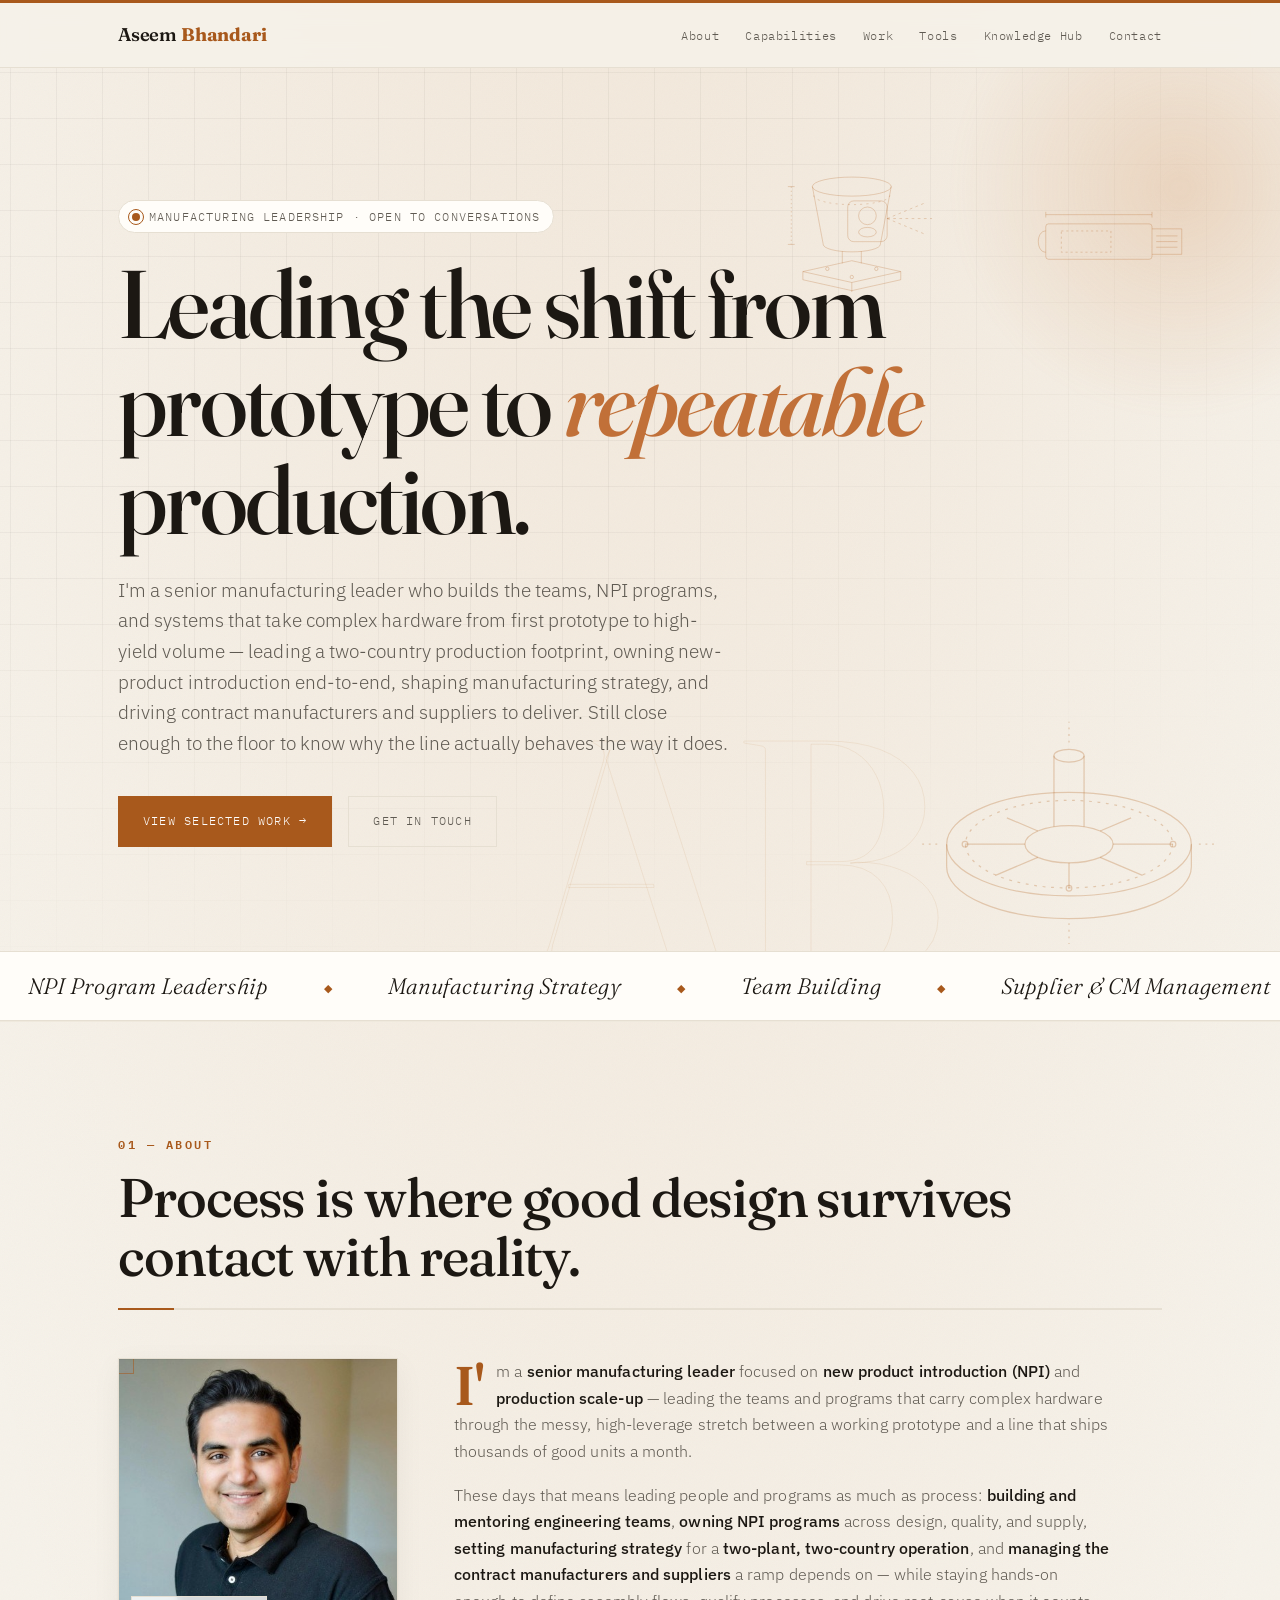
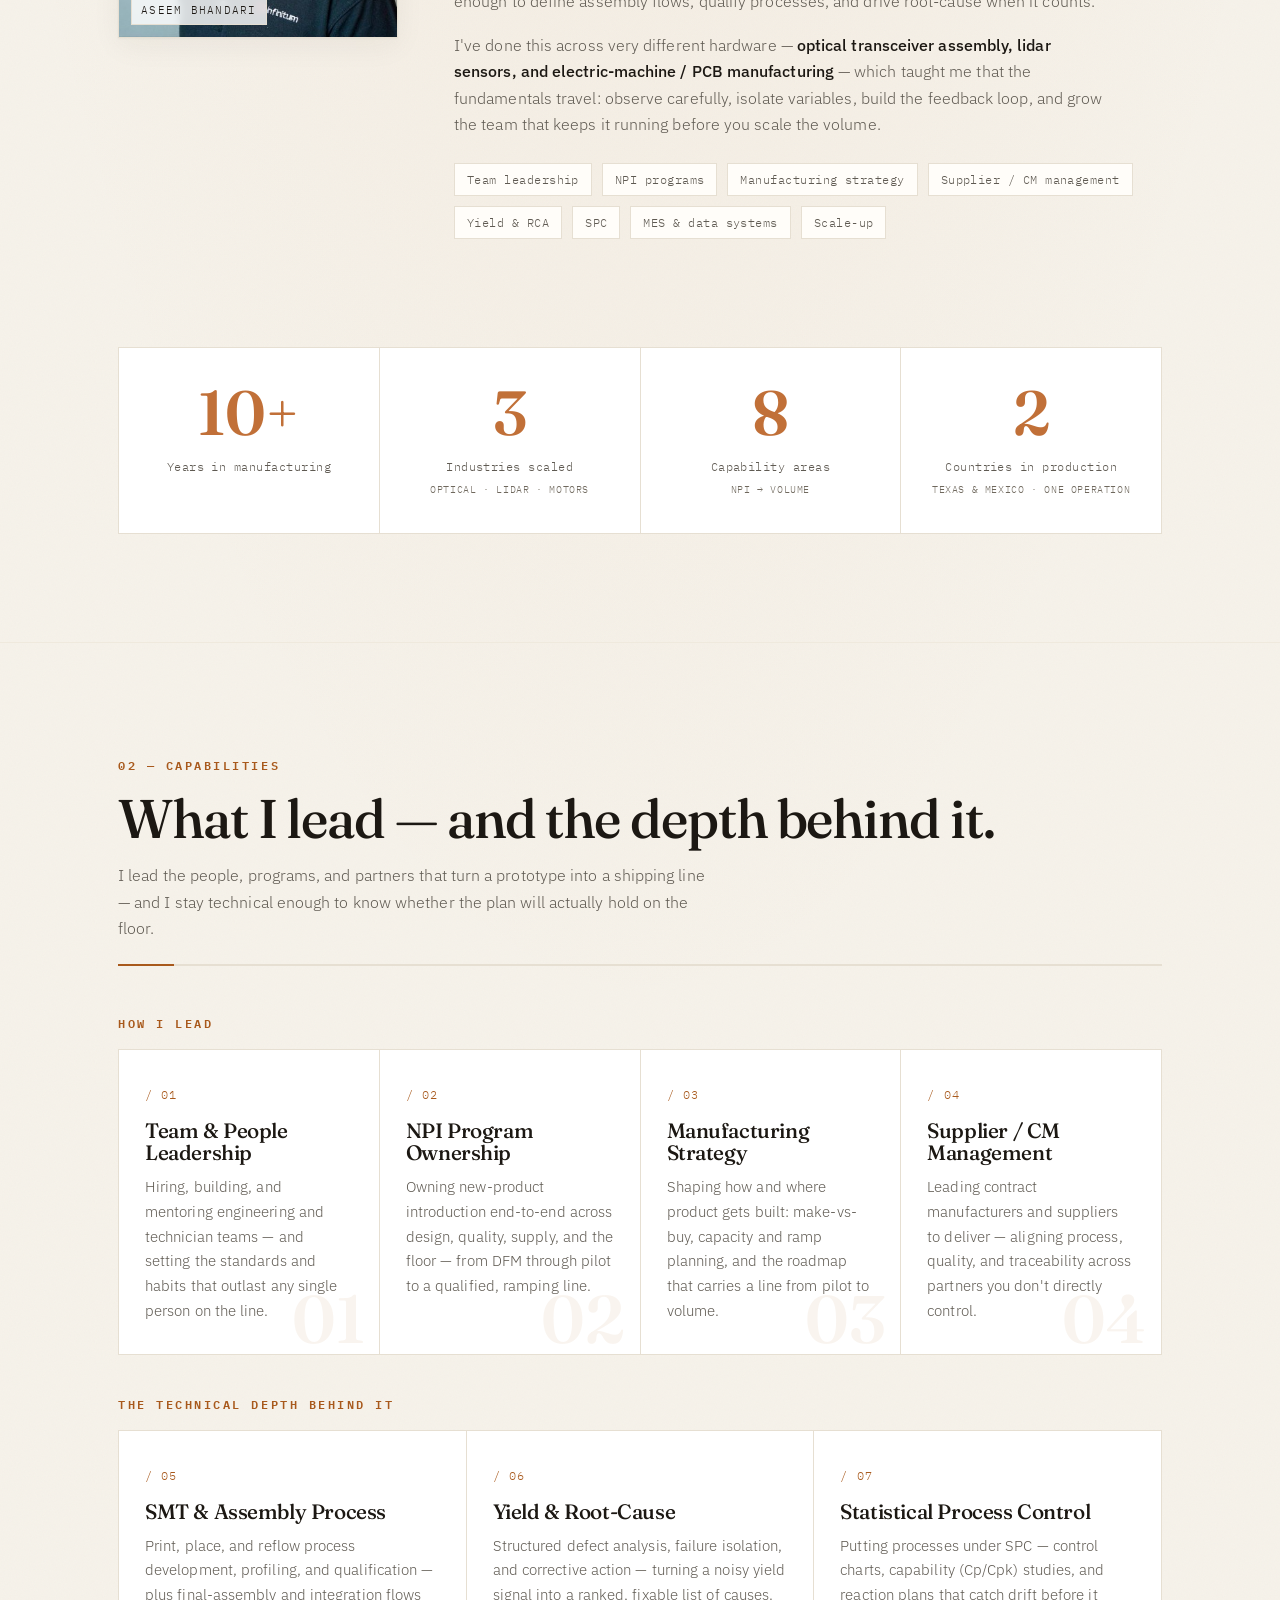
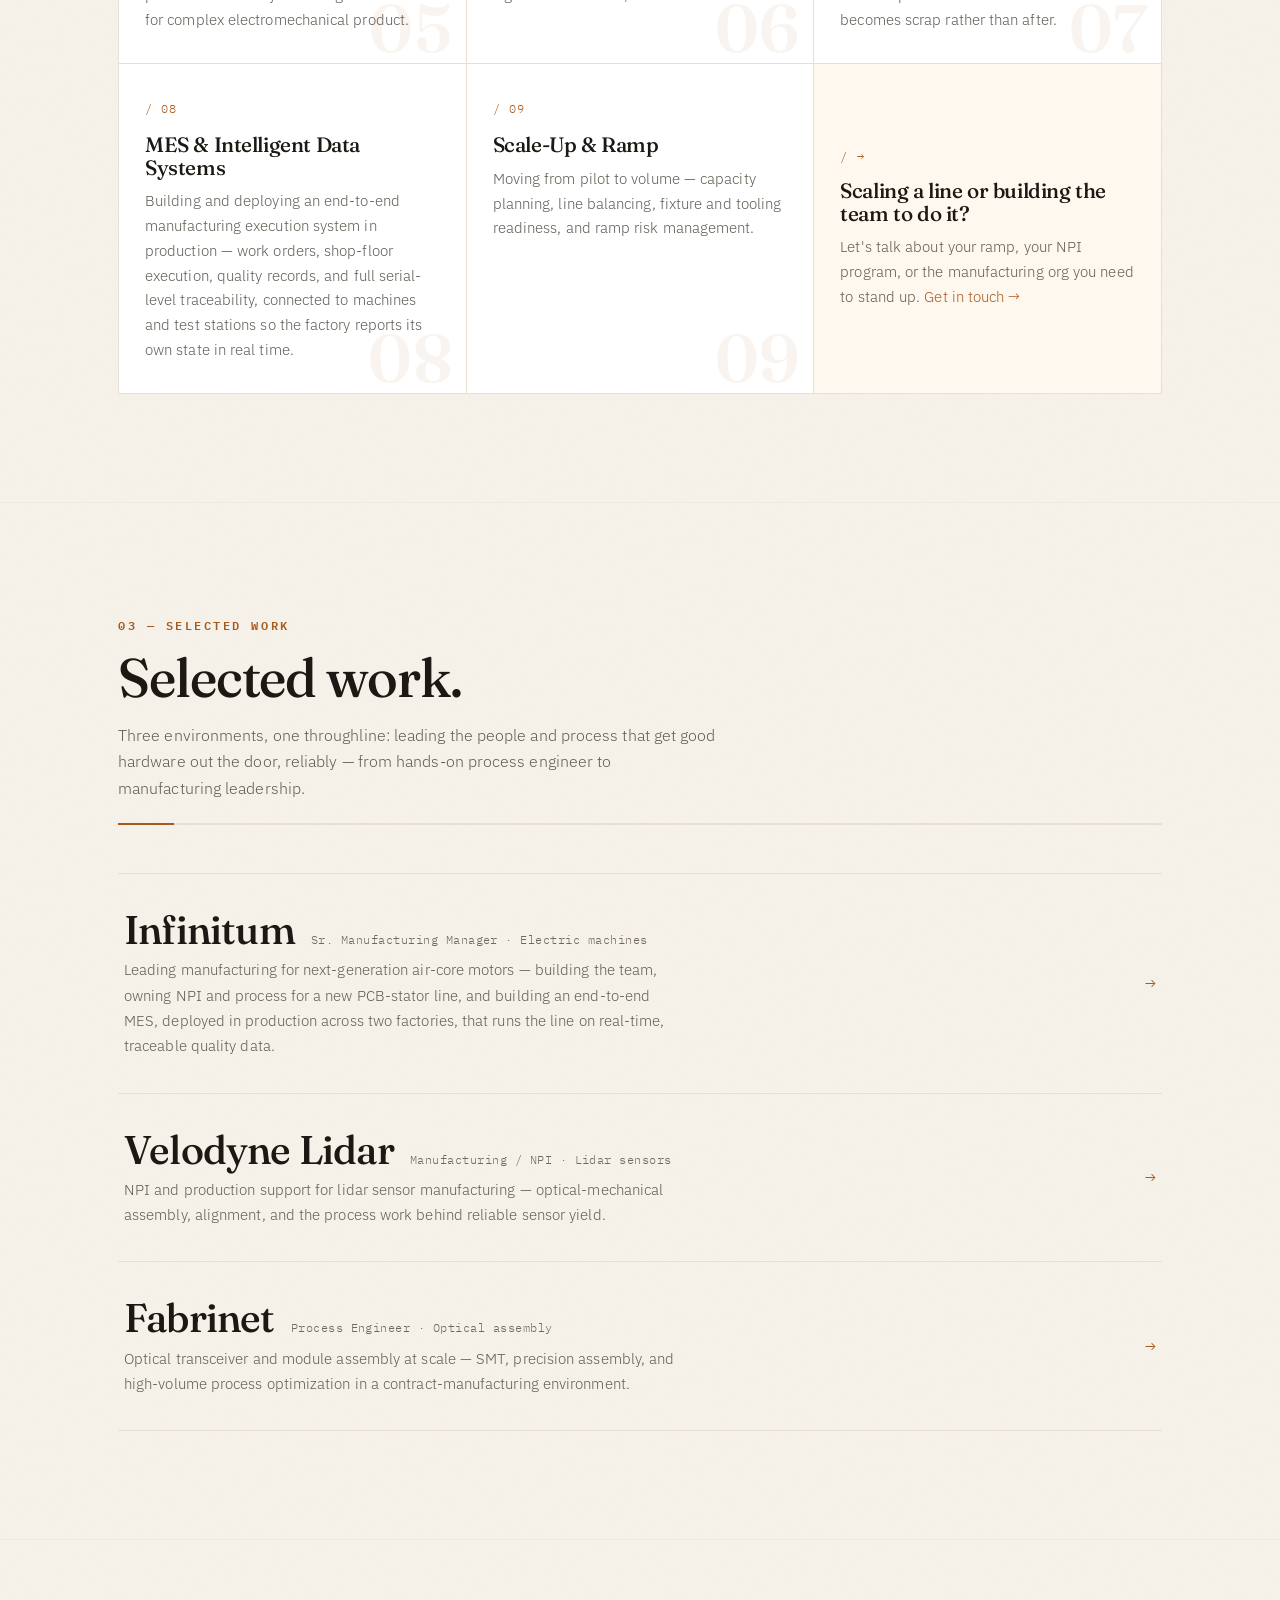
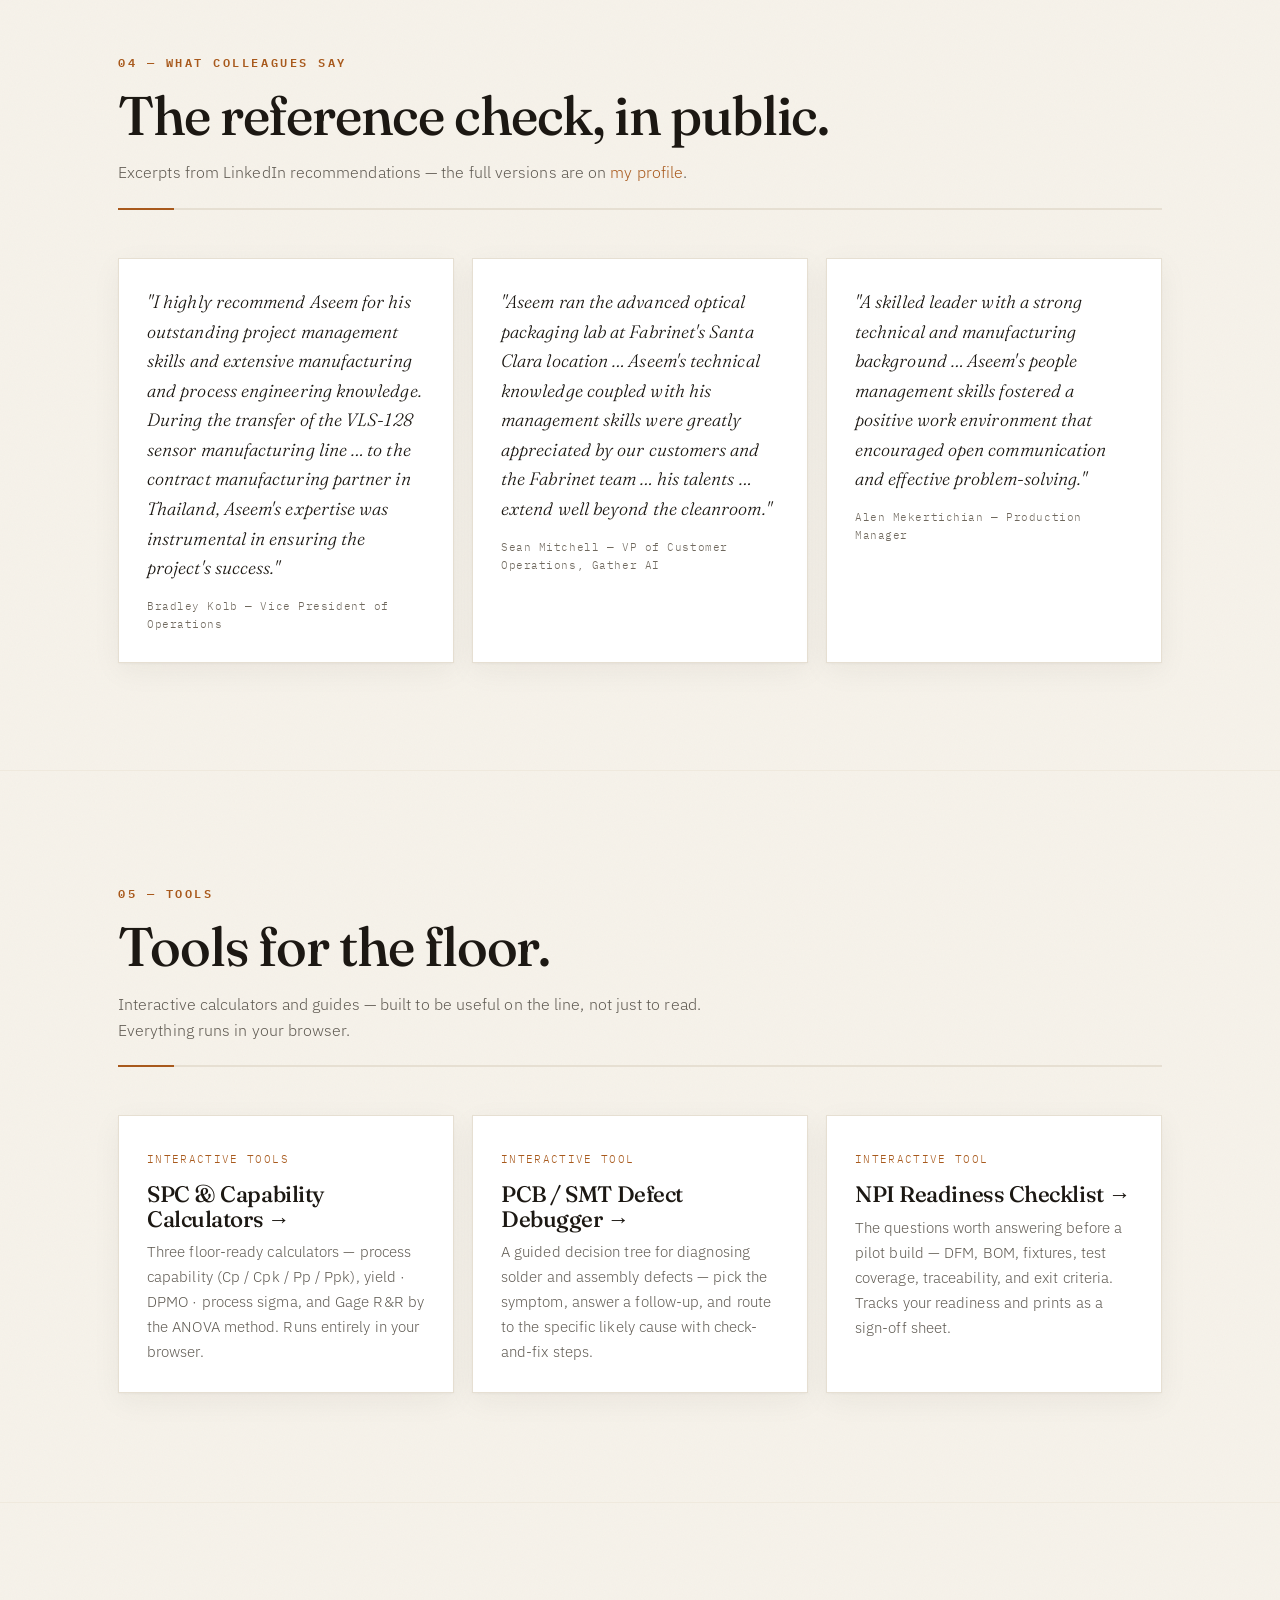
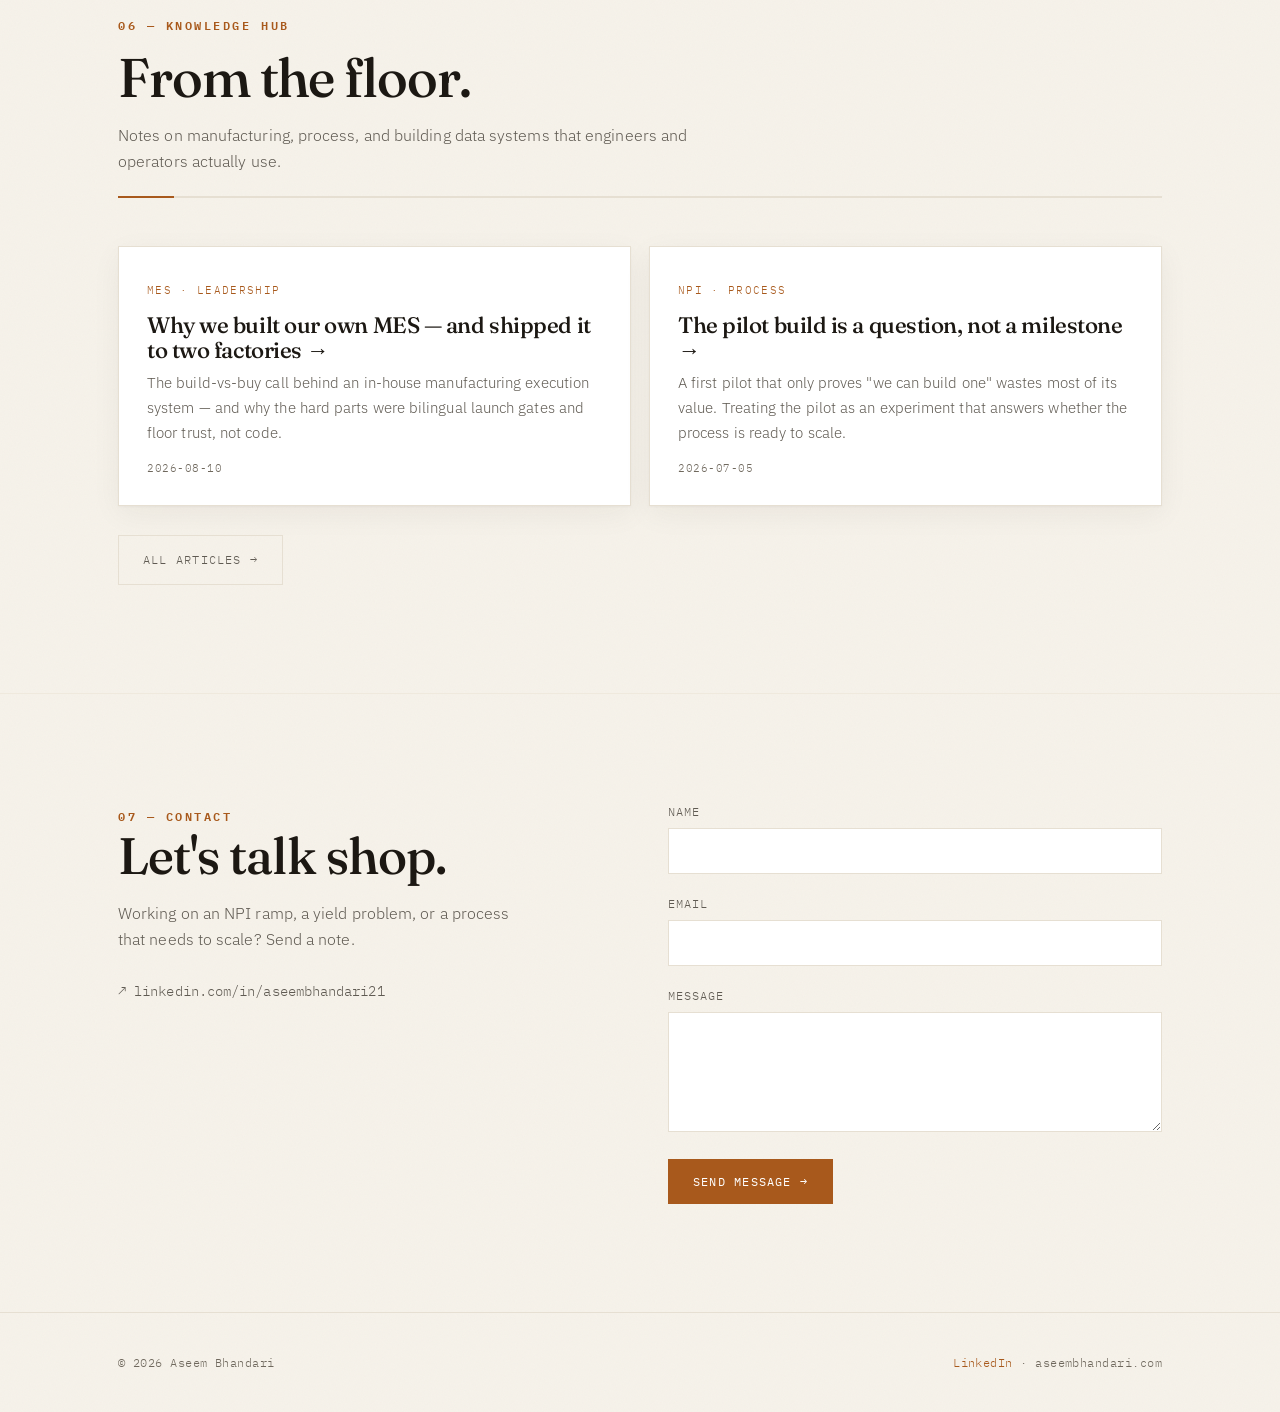
==== commit e1320dce: "Enable testimonials: three LinkedIn recommendation excerpts Verbatim trimmed quotes from Bradley Kol" ====
--- a/index.html
+++ b/index.html
@@ -236,33 +236,32 @@
   </div>
 </section>
 
-<!-- TESTIMONIALS — ready to ship, currently disabled.
-     To enable: replace the placeholder quotes/names below with real ones
-     (LinkedIn recommendations are a good source — get the person's OK to
-     reprint), then remove this opening comment marker and the closing one.
-     Do NOT publish with placeholder text.
-
+<!-- TESTIMONIALS — quotes are verbatim excerpts (trimmed with ellipses)
+     from LinkedIn recommendations received; full text on the profile. -->
 <section id="testimonials">
   <div class="wrap">
-    <div class="sec-head reveal"><span class="eyebrow">0X — What colleagues say</span><h2>The reference check, in public.</h2></div>
-    <div class="hub-grid">
+    <div class="sec-head reveal"><span class="eyebrow">04 — What colleagues say</span><h2>The reference check, in public.</h2><p>Excerpts from LinkedIn recommendations — the full versions are on <a href="https://www.linkedin.com/in/aseembhandari21" target="_blank" rel="noopener">my profile</a>.</p></div>
+    <div class="hub-grid three">
       <blockquote class="hub-card reveal" style="margin:0;">
-        <p style="font-family:'Fraunces',serif;font-style:italic;font-size:1.15rem;color:var(--ink);">"QUOTE TEXT HERE."</p>
-        <span class="date">NAME — TITLE, COMPANY</span>
+        <p style="font-family:'Fraunces',serif;font-style:italic;font-size:1.12rem;color:var(--ink);">"I highly recommend Aseem for his outstanding project management skills and extensive manufacturing and process engineering knowledge. During the transfer of the VLS-128 sensor manufacturing line … to the contract manufacturing partner in Thailand, Aseem's expertise was instrumental in ensuring the project's success."</p>
+        <span class="date">Bradley Kolb — Vice President of Operations</span>
       </blockquote>
       <blockquote class="hub-card reveal" style="margin:0;">
-        <p style="font-family:'Fraunces',serif;font-style:italic;font-size:1.15rem;color:var(--ink);">"QUOTE TEXT HERE."</p>
-        <span class="date">NAME — TITLE, COMPANY</span>
+        <p style="font-family:'Fraunces',serif;font-style:italic;font-size:1.12rem;color:var(--ink);">"Aseem ran the advanced optical packaging lab at Fabrinet's Santa Clara location … Aseem's technical knowledge coupled with his management skills were greatly appreciated by our customers and the Fabrinet team … his talents … extend well beyond the cleanroom."</p>
+        <span class="date">Sean Mitchell — VP of Customer Operations, Gather AI</span>
       </blockquote>
-    </div>
-  </div>
-</section>
-END TESTIMONIALS -->
+      <blockquote class="hub-card reveal" style="margin:0;">
+        <p style="font-family:'Fraunces',serif;font-style:italic;font-size:1.12rem;color:var(--ink);">"A skilled leader with a strong technical and manufacturing background … Aseem's people management skills fostered a positive work environment that encouraged open communication and effective problem-solving."</p>
+        <span class="date">Alen Mekertichian — Production Manager</span>
+      </blockquote>
+    </div>
+  </div>
+</section>
 
 <!-- TOOLS -->
 <section id="hub">
   <div class="wrap">
-    <div class="sec-head reveal"><span class="eyebrow">04 — Tools</span><h2>Tools for the floor.</h2><p>Interactive calculators and guides — built to be useful on the line, not just to read. Everything runs in your browser.</p></div>
+    <div class="sec-head reveal"><span class="eyebrow">05 — Tools</span><h2>Tools for the floor.</h2><p>Interactive calculators and guides — built to be useful on the line, not just to read. Everything runs in your browser.</p></div>
     <div class="hub-grid three">
       <a href="spc-tools.html" class="hub-card reveal">
         <span class="kicker">Interactive tools</span>
@@ -286,7 +285,7 @@
 <!-- KNOWLEDGE HUB -->
 <section id="writing">
   <div class="wrap">
-    <div class="sec-head reveal"><span class="eyebrow">05 — Knowledge Hub</span><h2>From the floor.</h2><p>Notes on manufacturing, process, and building data systems that engineers and operators actually use.</p></div>
+    <div class="sec-head reveal"><span class="eyebrow">06 — Knowledge Hub</span><h2>From the floor.</h2><p>Notes on manufacturing, process, and building data systems that engineers and operators actually use.</p></div>
     <div class="hub-grid" id="writing-list"></div>
     <p style="margin-top:28px;" class="reveal"><a href="blog.html" class="btn ghost">All articles →</a></p>
   </div>
@@ -297,7 +296,7 @@
   <div class="wrap">
     <div class="contact-grid">
       <div class="contact-intro reveal">
-        <span class="eyebrow">06 — Contact</span>
+        <span class="eyebrow">07 — Contact</span>
         <h2>Let's talk shop.</h2>
         <p>Working on an NPI ramp, a yield problem, or a process that needs to scale? Send a note.</p>
         <div class="contact-links">
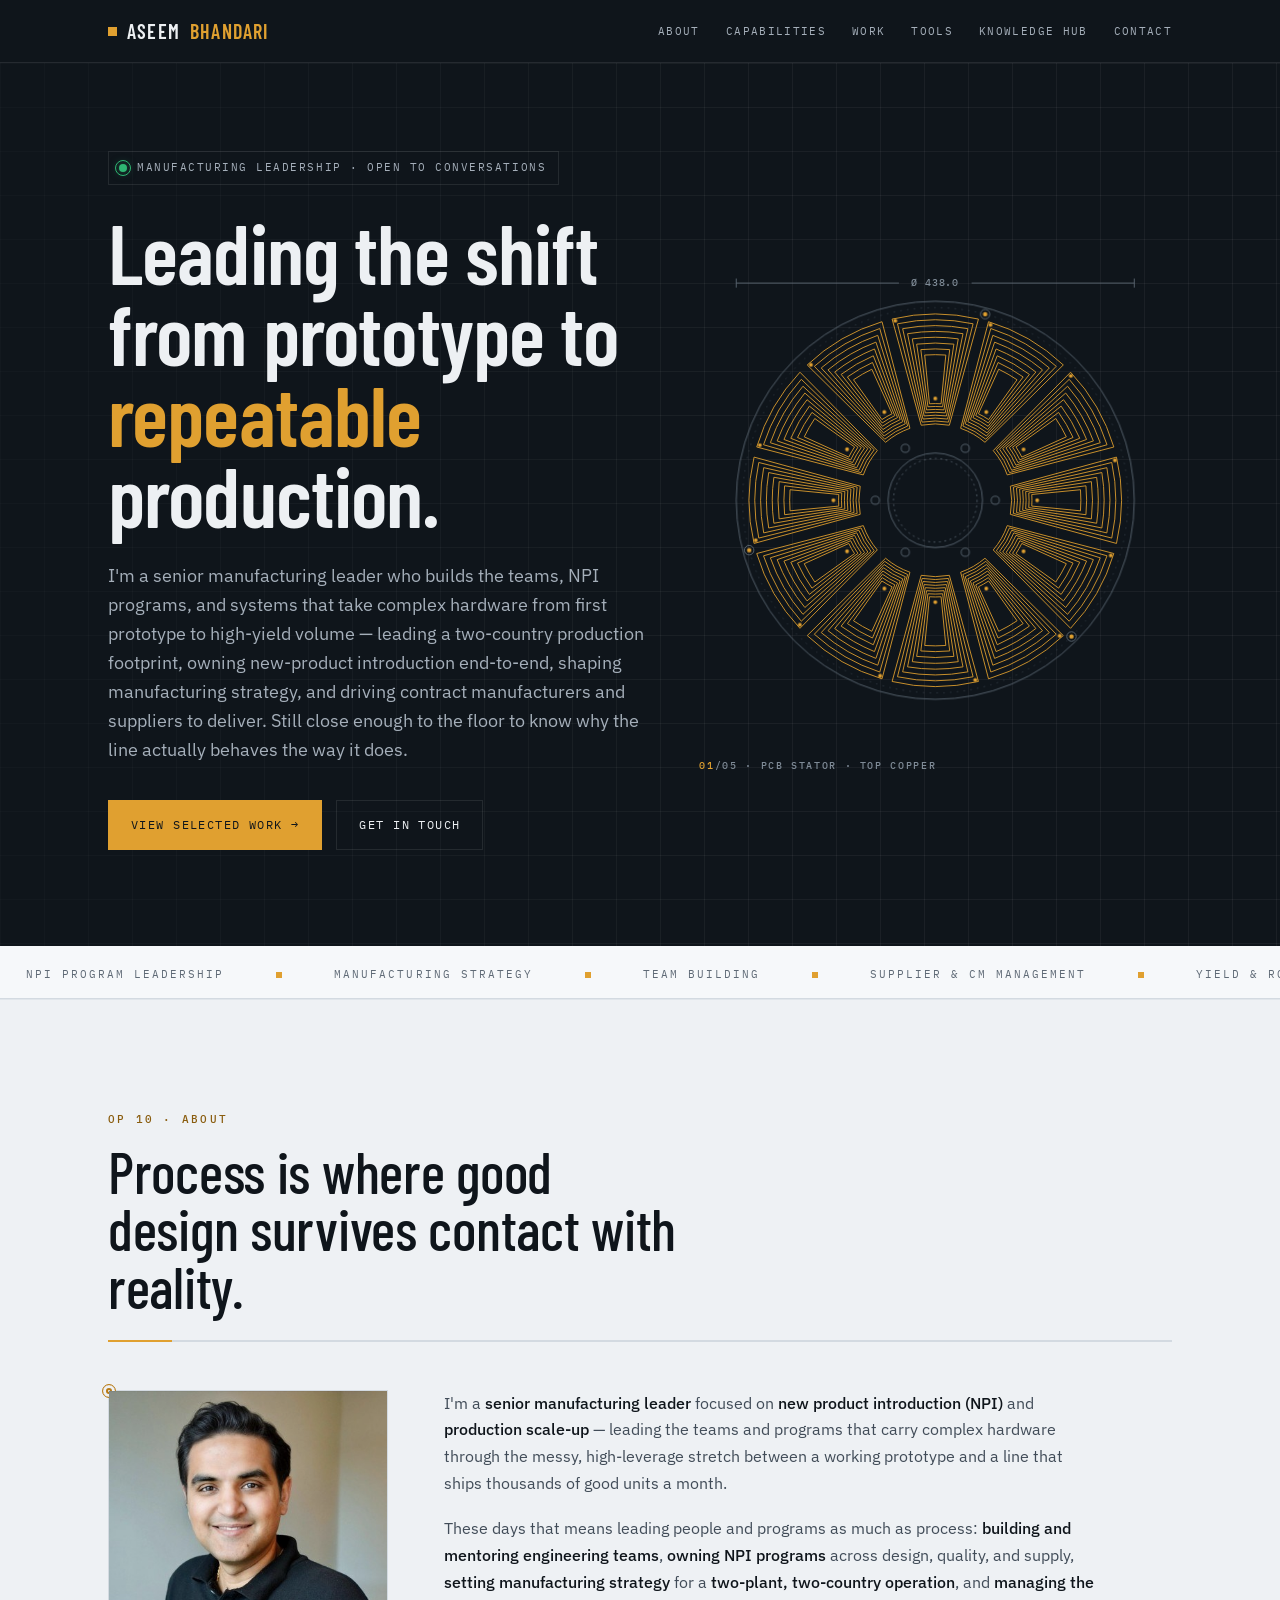
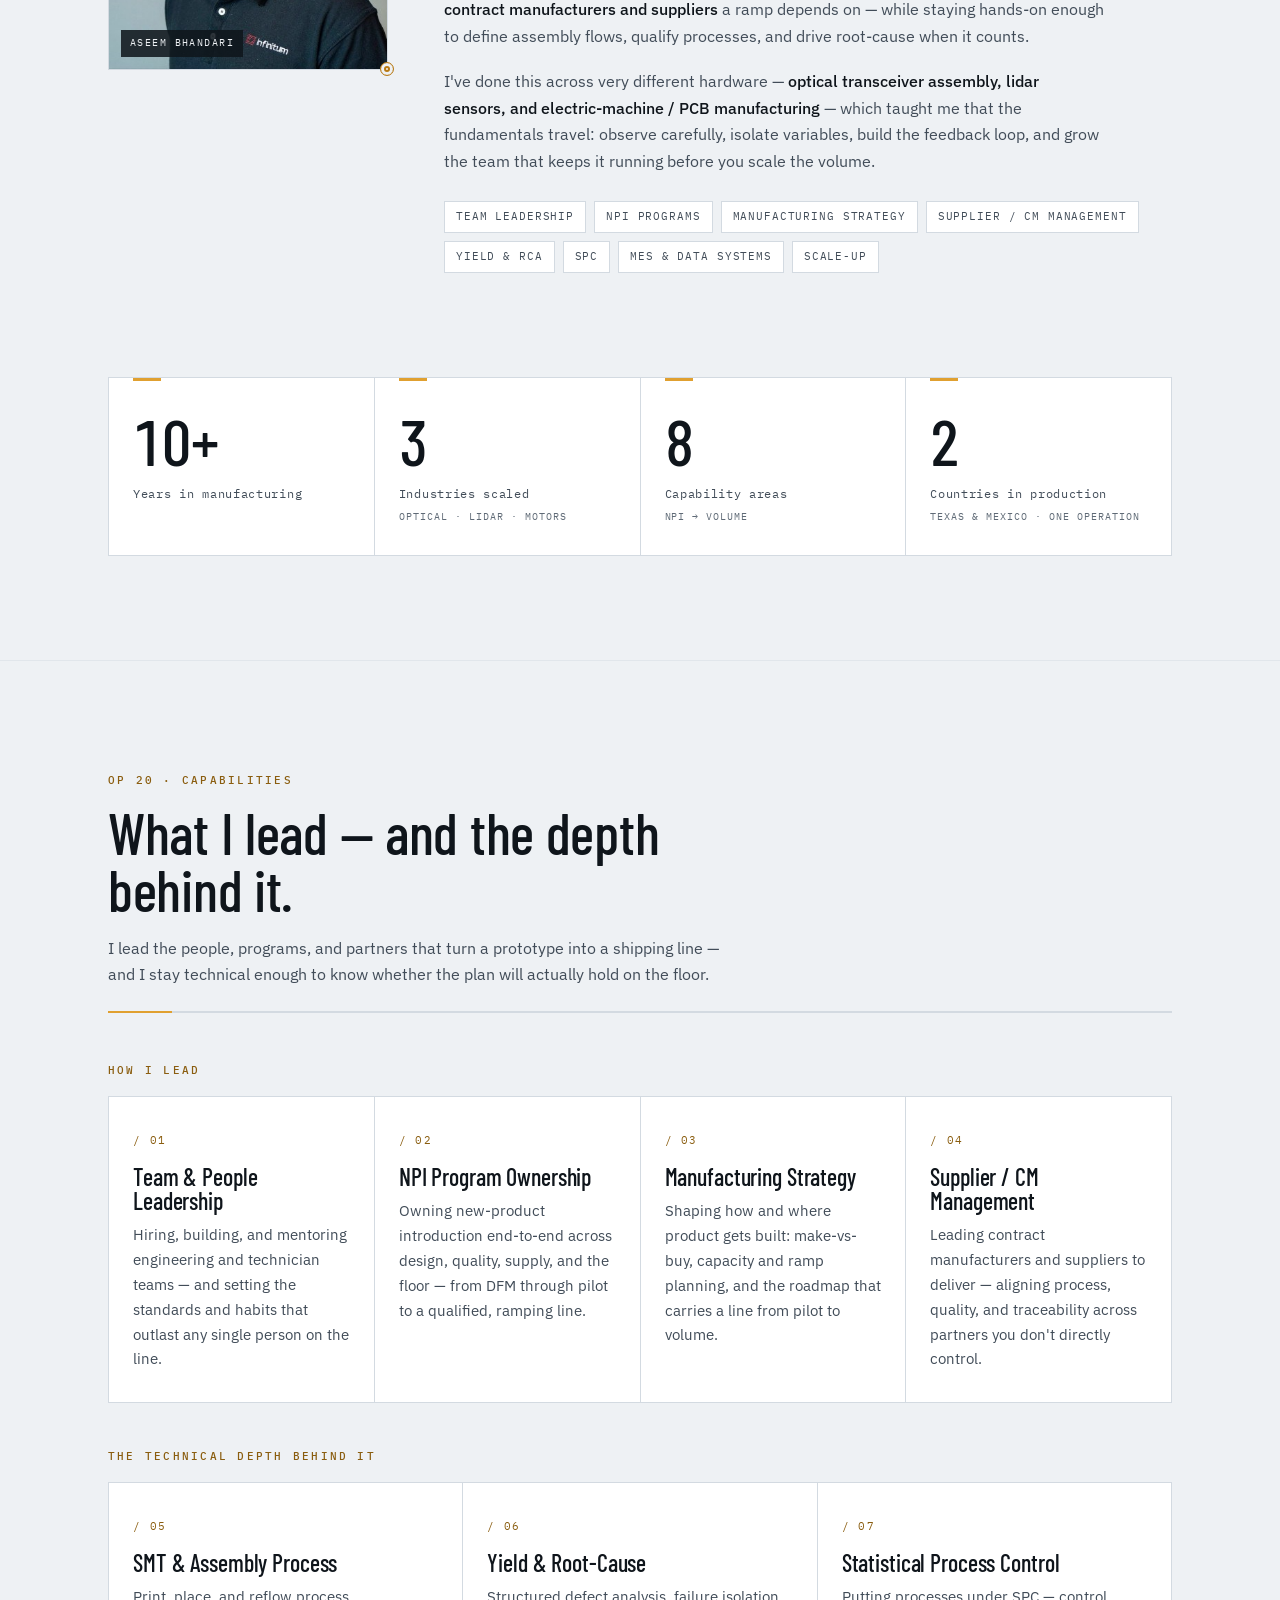
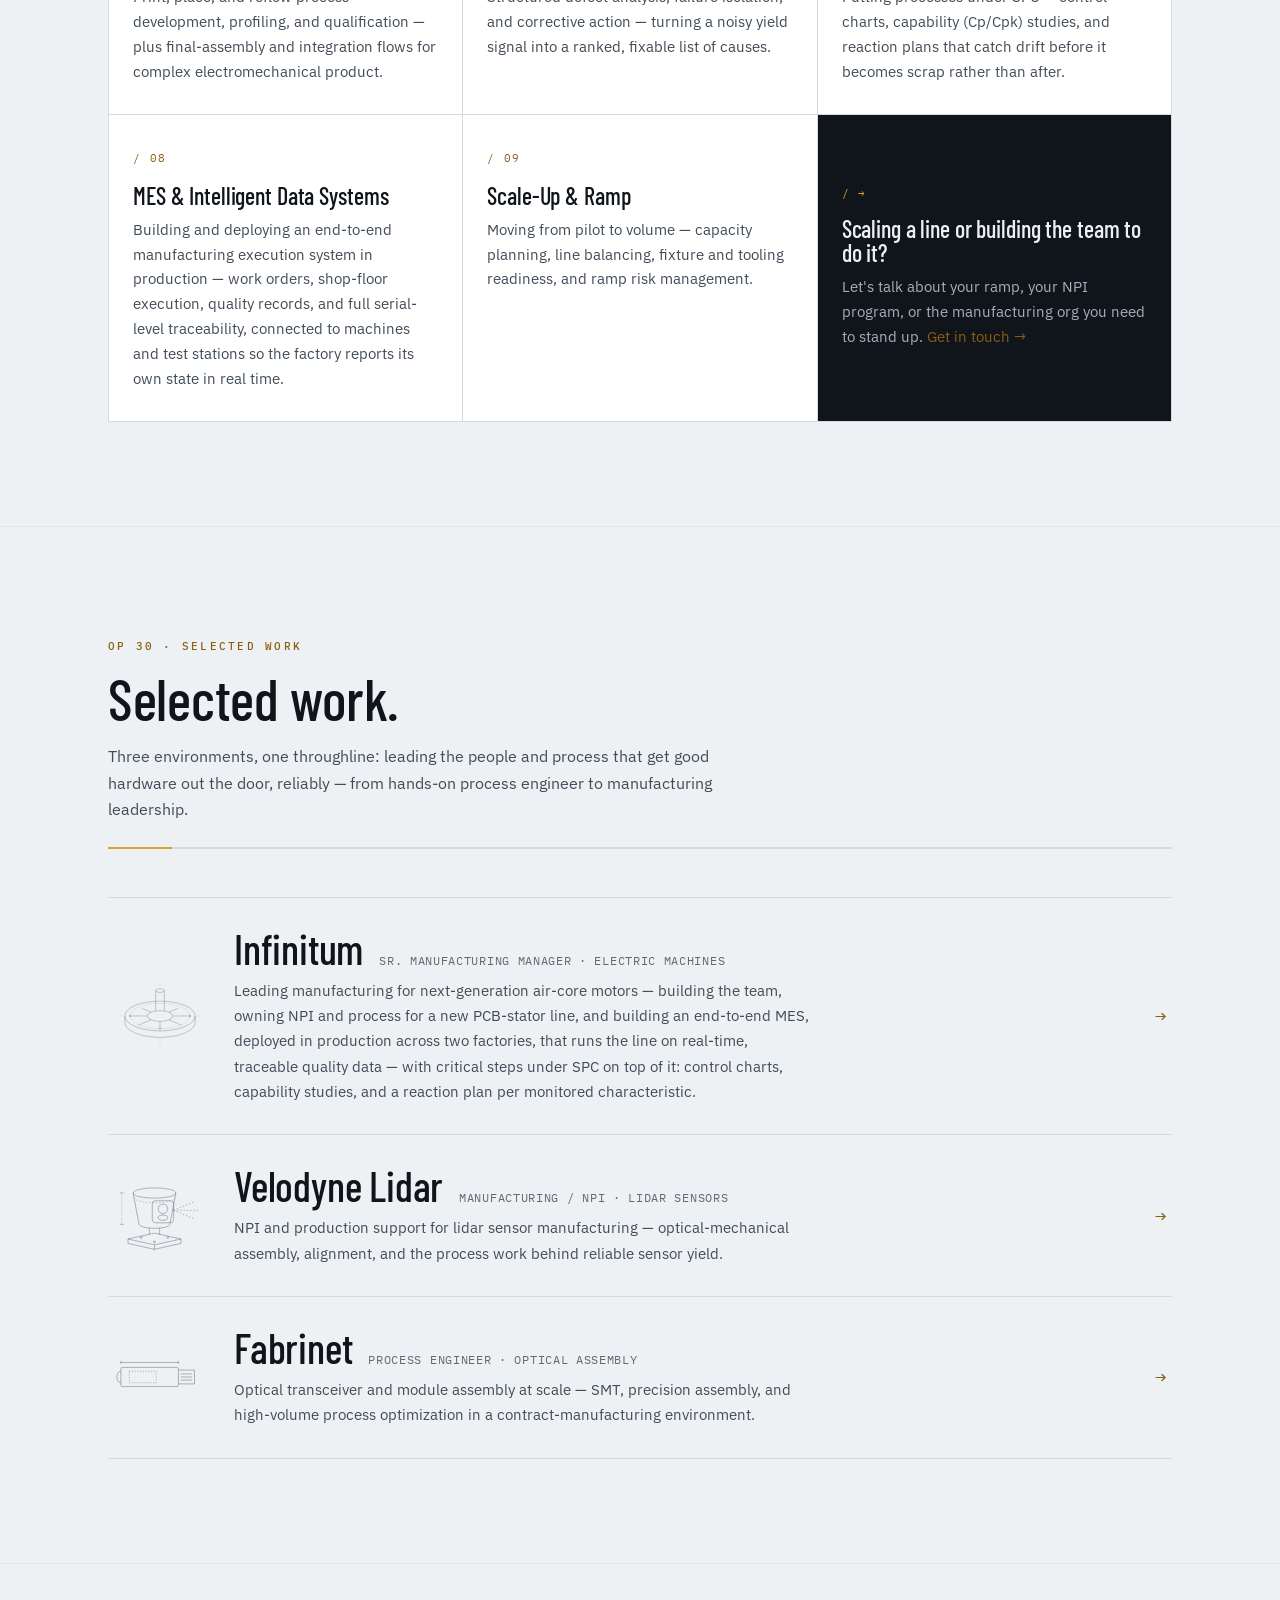
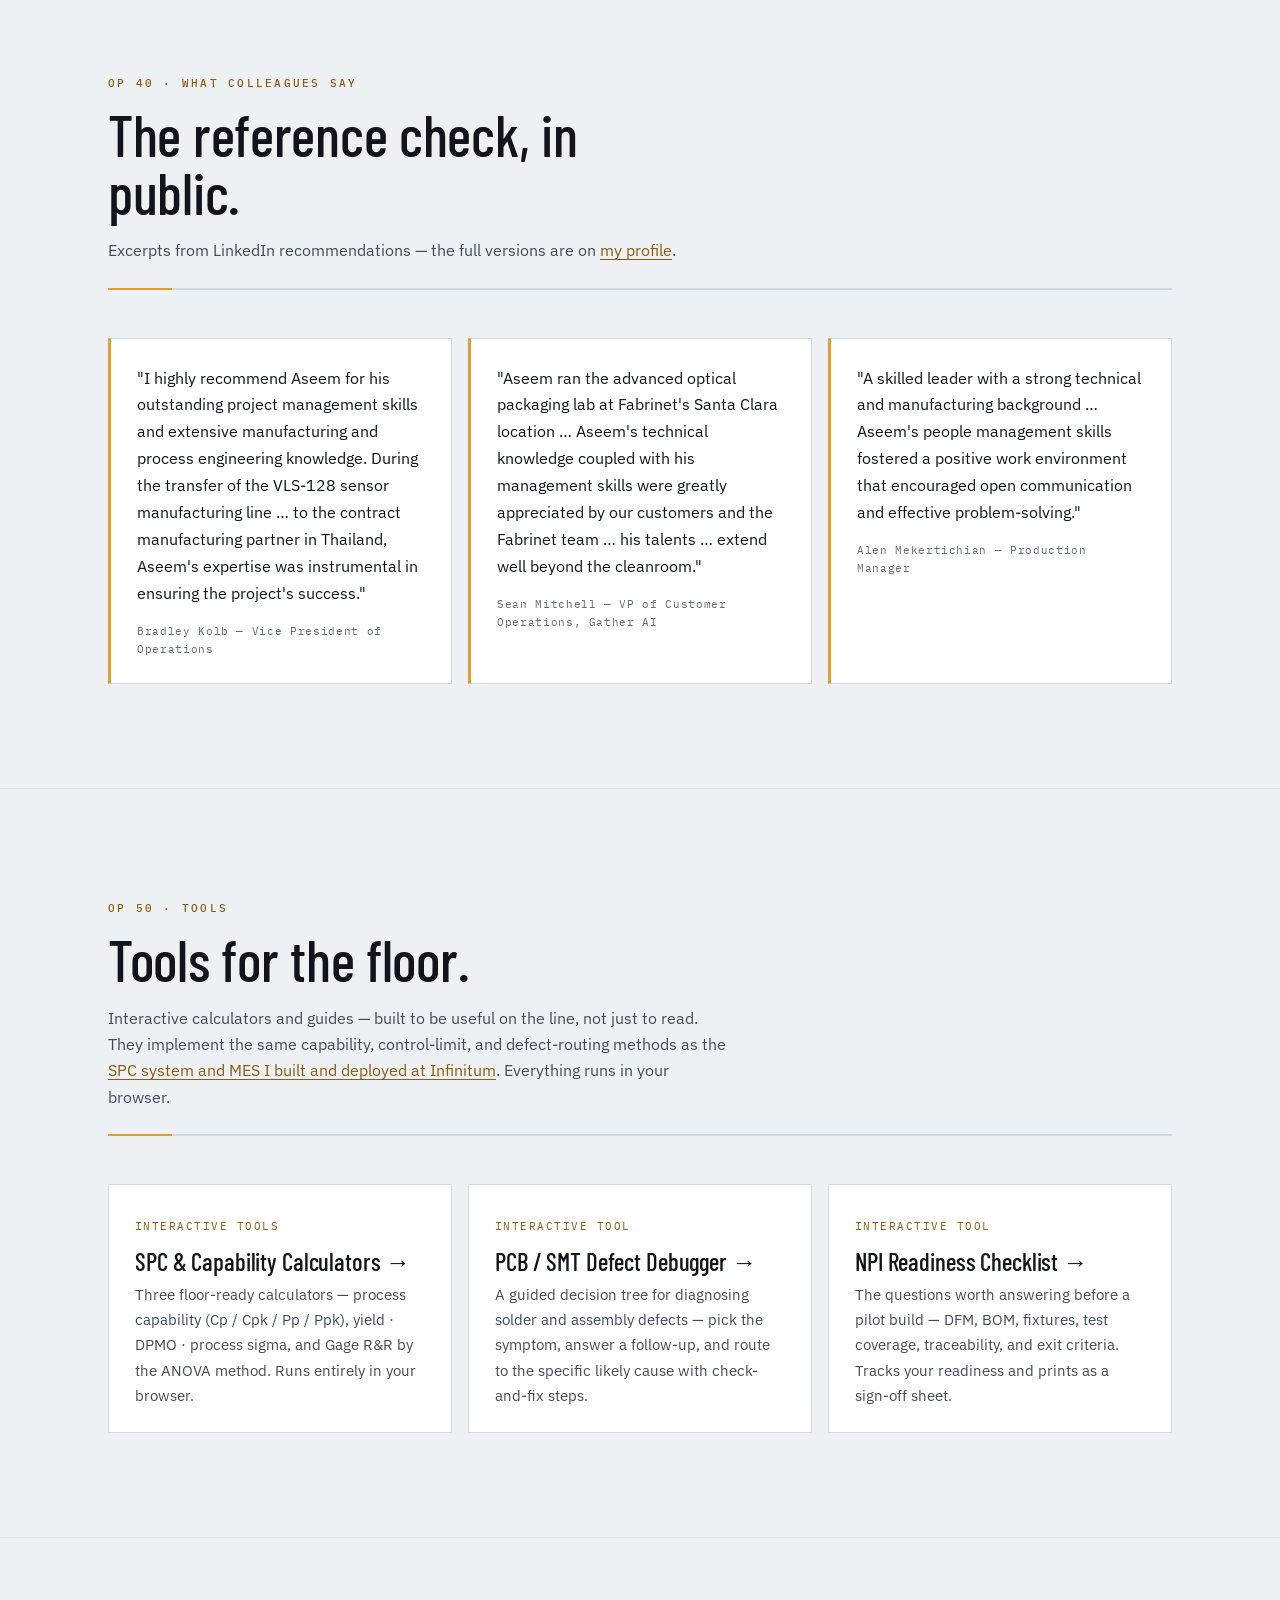
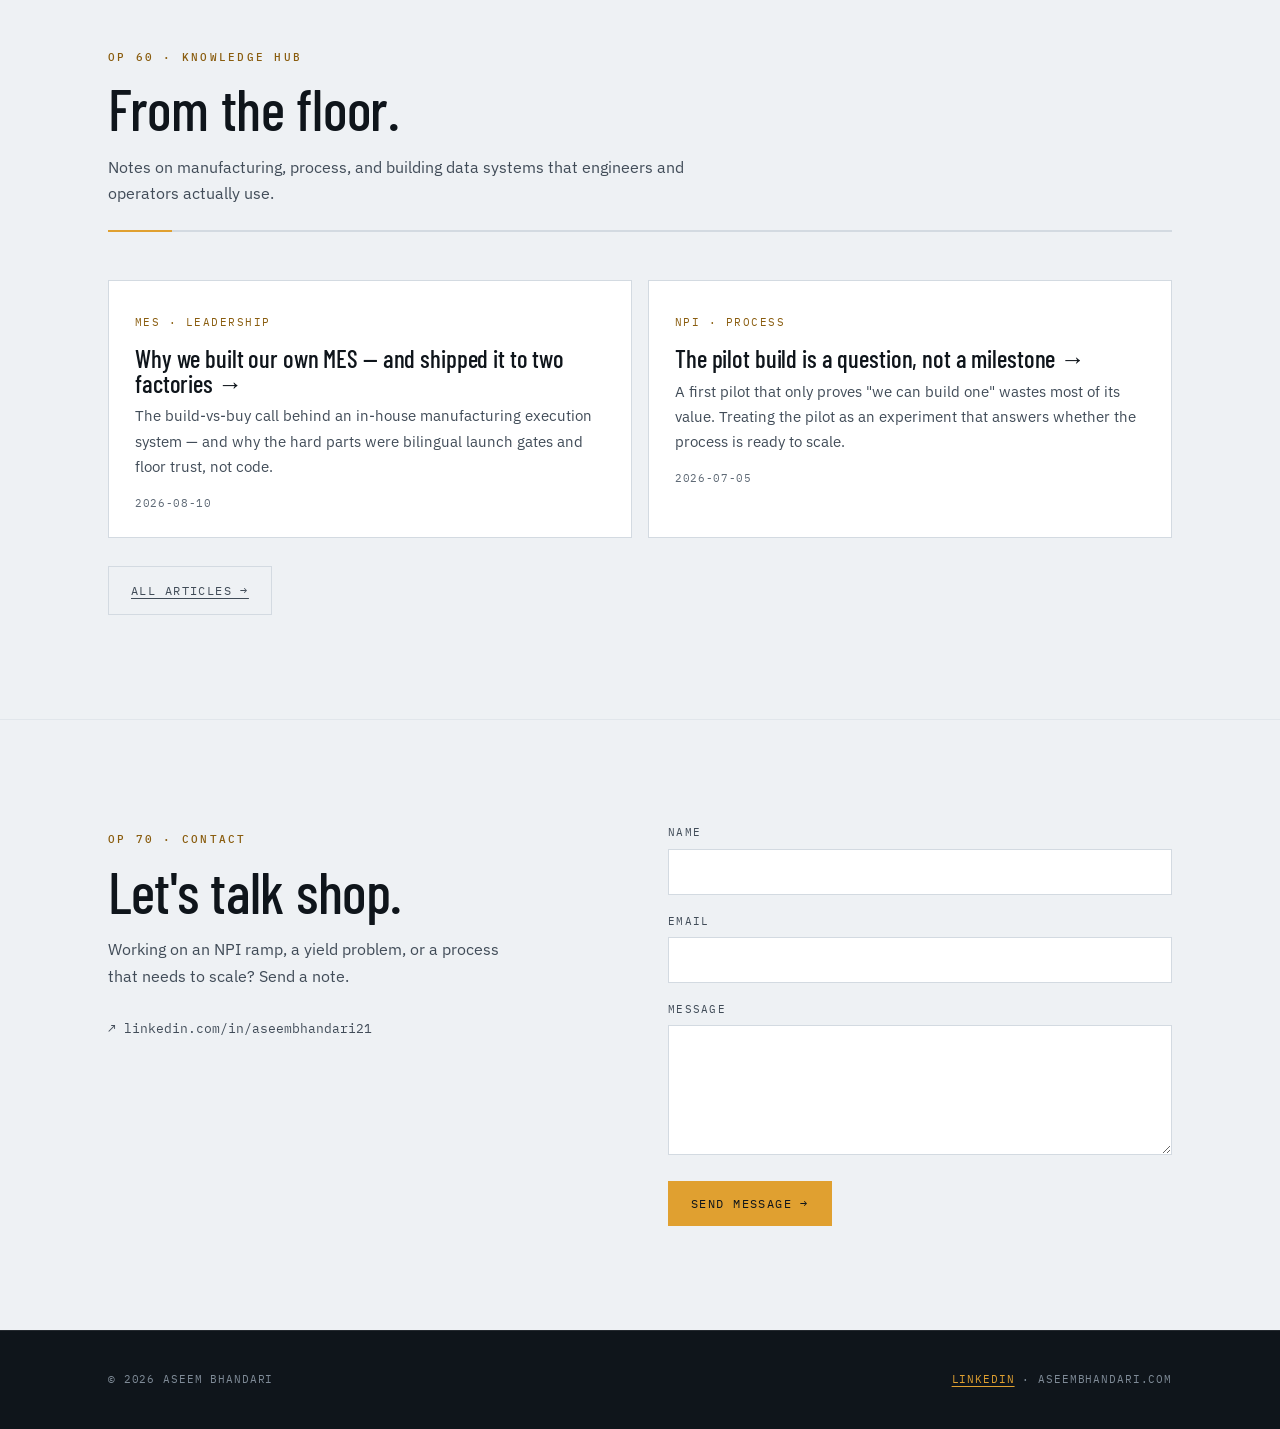
==== commit 560ef5e9: "Redesign: "the CAM view" — dark bench bands, kapton amber, cycling plots The old palette (warm cream" ====
--- a/index.html
+++ b/index.html
@@ -6,6 +6,7 @@
 <title>Aseem Bhandari — Manufacturing Leader</title>
 <meta name="description" content="Aseem Bhandari — senior manufacturing leader. I build the teams, NPI programs, and systems that take complex hardware from prototype to high-yield volume — across optical, lidar, and electric-machine manufacturing.">
 <link rel="canonical" href="https://aseembhandari.com/">
+<link rel="alternate" type="application/rss+xml" title="Aseem Bhandari — Knowledge Hub" href="https://aseembhandari.com/feed.xml">
 
 <!-- icons -->
 <link rel="icon" href="favicon.svg" type="image/svg+xml">
@@ -32,30 +33,71 @@
 <!-- fonts (preconnect + async-friendly load) -->
 <link rel="preconnect" href="https://fonts.googleapis.com">
 <link rel="preconnect" href="https://fonts.gstatic.com" crossorigin>
-<link rel="stylesheet" href="https://fonts.googleapis.com/css2?family=Fraunces:ital,opsz,wght@0,9..144,400;0,9..144,500;0,9..144,600;1,9..144,400&family=IBM+Plex+Mono:wght@400;500;600&family=IBM+Plex+Sans:wght@300;400;500;600&display=swap">
+<link rel="stylesheet" href="https://fonts.googleapis.com/css2?family=Barlow+Condensed:wght@500;600&family=IBM+Plex+Mono:wght@400;500;600&family=IBM+Plex+Sans:wght@400;500;600&display=swap">
 <link rel="stylesheet" href="styles.css">
 
 <!-- structured data -->
 <script type="application/ld+json">
 {
   "@context": "https://schema.org",
-  "@type": "Person",
-  "name": "Aseem Bhandari",
-  "url": "https://aseembhandari.com/",
-  "image": "https://aseembhandari.com/aseem.jpg",
-  "jobTitle": "Senior Manufacturing Manager",
-  "description": "Senior manufacturing leader specializing in new product introduction (NPI) program ownership, manufacturing team leadership, manufacturing strategy, supplier and contract-manufacturer management, and production scale-up — with hands-on depth in SMT process, yield and root-cause analysis, and statistical process control.",
-  "sameAs": ["https://www.linkedin.com/in/aseembhandari21"],
-  "knowsAbout": ["Manufacturing Leadership", "New Product Introduction", "Manufacturing Strategy", "Supplier & Contract Manufacturer Management", "Team Leadership", "Production Scale-Up", "SMT Process", "Yield & Root-Cause Analysis", "Statistical Process Control", "Manufacturing Execution Systems (MES)"],
-  "worksFor": [
-    {"@type": "Organization", "name": "Infinitum"},
-    {"@type": "Organization", "name": "Velodyne Lidar"},
-    {"@type": "Organization", "name": "Fabrinet"}
+  "@graph": [
+    {
+      "@type": "WebSite",
+      "@id": "https://aseembhandari.com/#website",
+      "url": "https://aseembhandari.com/",
+      "name": "Aseem Bhandari",
+      "description": "Manufacturing leadership, NPI, SPC, and factory-floor data systems — articles and free engineering tools by Aseem Bhandari.",
+      "inLanguage": "en",
+      "publisher": {
+        "@id": "https://aseembhandari.com/#person"
+      }
+    },
+    {
+      "@type": "Person",
+      "@id": "https://aseembhandari.com/#person",
+      "name": "Aseem Bhandari",
+      "url": "https://aseembhandari.com/",
+      "image": "https://aseembhandari.com/aseem.jpg",
+      "jobTitle": "Senior Manufacturing Manager",
+      "description": "Senior manufacturing leader specializing in new product introduction (NPI) program ownership, manufacturing team leadership, manufacturing strategy, supplier and contract-manufacturer management, and production scale-up — with hands-on depth in SMT process, yield and root-cause analysis, and statistical process control.",
+      "sameAs": [
+        "https://www.linkedin.com/in/aseembhandari21",
+        "https://github.com/aseembhandari"
+      ],
+      "knowsAbout": [
+        "Manufacturing Leadership",
+        "New Product Introduction",
+        "Manufacturing Strategy",
+        "Supplier & Contract Manufacturer Management",
+        "Team Leadership",
+        "Production Scale-Up",
+        "SMT Process",
+        "Yield & Root-Cause Analysis",
+        "Statistical Process Control",
+        "Manufacturing Execution Systems (MES)"
+      ],
+      "worksFor": {
+        "@type": "Organization",
+        "name": "Infinitum",
+        "url": "https://goinfinitum.com/"
+      },
+      "alumniOf": [
+        {
+          "@type": "Organization",
+          "name": "Velodyne Lidar"
+        },
+        {
+          "@type": "Organization",
+          "name": "Fabrinet"
+        }
+      ]
+    }
   ]
 }
 </script>
 </head>
 <body>
+<a class="skip-link" href="#main">Skip to content</a>
 
 <!-- NAV -->
 <header class="nav">
@@ -73,56 +115,12 @@
   </div>
 </header>
 
+<main id="main">
+
 <!-- HERO -->
 <section class="hero">
-  <span class="monogram" aria-hidden="true">AB</span>
-  <div class="hero-illos" aria-hidden="true">
-    <!-- lidar: HDL-64 silhouette — tapered spinning head, optical window, neck, bolted base -->
-    <svg class="illo illo-lidar" viewBox="0 0 250 215" fill="none" stroke="currentColor" stroke-width="1.3">
-      <ellipse cx="110" cy="45" rx="58" ry="14"/>
-      <path d="M52 45l16 85M168 45l-16 85"/>
-      <path d="M68 130a42 11 0 0 0 84 0"/>
-      <path class="pitch" d="M54 58a56 13.5 0 0 0 112 0" stroke-dasharray="3 6"/>
-      <rect x="104" y="66" width="58" height="60" rx="9"/>
-      <circle cx="133" cy="88" r="13"/>
-      <ellipse cx="133" cy="112" rx="13" ry="7"/>
-      <g class="beams" stroke-dasharray="4 5">
-        <path d="M162 92h66"/>
-        <path d="M162 92l58 -24"/>
-        <path d="M162 92l58 24"/>
-      </g>
-      <path d="M96 140v18M124 140v18"/>
-      <path d="M110 154l72 16-72 16-72-16z"/>
-      <path d="M38 170v12l72 16 72-16v-12M110 186v14"/>
-      <circle cx="74" cy="166" r="2.5"/><circle cx="146" cy="166" r="2.5"/><circle cx="110" cy="178" r="2.5"/>
-      <path d="M26 45h-10M26 130h-10"/>
-      <path d="M21 45v85" stroke-dasharray="2 4"/>
-    </svg>
-    <!-- PCB-stator motor, tilted view with shaft -->
-    <svg class="illo illo-motor" viewBox="0 0 340 300" fill="none" stroke="currentColor" stroke-width="1.3">
-      <ellipse cx="170" cy="150" rx="130" ry="55"/>
-      <path d="M40 150v24M300 150v24"/>
-      <path d="M40 174a130 55 0 0 0 260 0"/>
-      <ellipse class="pitch" cx="170" cy="150" rx="110" ry="46.5" stroke-dasharray="3 6"/>
-      <path d="M216.8 150L280.5 150M203.1 164L248.1 183.1M170 169.8L170 196.8M136.9 164L91.9 183.1M123.2 150L59.5 150M136.9 136L104 122M203.1 136L236 122"/>
-      <circle cx="280.5" cy="150" r="3"/><circle cx="170" cy="196.8" r="3"/><circle cx="59.5" cy="150" r="3"/>
-      <ellipse cx="170" cy="150" rx="46.8" ry="19.8"/>
-      <path d="M154 131.5V56M186 131.5V56"/>
-      <ellipse cx="170" cy="56" rx="16" ry="6.8"/>
-      <path d="M170 42v-22M170 234v22" stroke-dasharray="2 5"/>
-      <path d="M14 150h18M308 150h18" stroke-dasharray="2 5"/>
-    </svg>
-    <!-- optical transceiver -->
-    <svg class="illo illo-xcvr" viewBox="0 0 240 140" fill="none" stroke="currentColor" stroke-width="1.3">
-      <rect x="18" y="45" width="150" height="50" rx="4"/>
-      <path d="M168 52h42v36h-42"/>
-      <path d="M174 62h30"/><path d="M174 70h30"/><path d="M174 78h30"/>
-      <rect x="40" y="55" width="70" height="30" stroke-dasharray="3 4"/>
-      <path d="M18 55c-14 0-14 30 0 30"/>
-      <path d="M18 32h150"/><path d="M18 28v8"/><path d="M168 28v8"/>
-    </svg>
-  </div>
   <div class="wrap">
+    <div class="hero-copy">
     <span class="status load d1"><span class="dot"></span>Manufacturing leadership · open to conversations</span>
     <h1 class="load d2">Leading the shift from prototype to <em>repeatable</em> production.</h1>
     <p class="lede load d3">I'm a senior manufacturing leader who builds the teams, NPI programs, and systems that take complex hardware from first prototype to high-yield volume — leading a two-country production footprint, owning new-product introduction end-to-end, shaping manufacturing strategy, and driving contract manufacturers and suppliers to deliver. Still close enough to the floor to know why the line actually behaves the way it does.</p>
@@ -130,6 +128,633 @@
       <a href="#work" class="btn solid">View selected work →</a>
       <a href="#contact" class="btn ghost">Get in touch</a>
     </div>
+    </div>
+    <!-- Signature: five CAM-style plots of the hardware Aseem has taken to volume —
+         PCB stator (Infinitum), an SMT board assembly, a chip-on-board die stack with
+         wire bonds and a TOSA laser-to-fiber attach (Fabrinet optical packaging), a
+         spinning lidar (Velodyne). Cycled by the script at the bottom of the page.
+         Decorative; hidden from assistive tech. -->
+    <div class="hero-illos" aria-hidden="true">
+      <div class="plots">
+      <figure class="frame is-active">
+<svg class="plot" viewBox="0 0 520 520" fill="none" xmlns="http://www.w3.org/2000/svg" aria-hidden="true" focusable="false">
+<g class="cu" stroke="currentColor" stroke-width="1.05" stroke-linejoin="round">
+<path pathLength="1" d="M212.5 60.6 A205.0 205.0 0 0 1 307.5 60.6 L275.5 177.4 A84.0 84.0 0 0 0 244.5 177.4 Z"/>
+<path pathLength="1" d="M218.4 65.8 A198.6 198.6 0 0 1 301.6 65.8 L274.5 174.0 A87.2 87.2 0 0 0 245.5 174.0 Z"/>
+<path pathLength="1" d="M224.1 71.2 A192.2 192.2 0 0 1 295.9 71.2 L273.5 170.6 A90.4 90.4 0 0 0 246.5 170.6 Z"/>
+<path pathLength="1" d="M229.5 76.7 A185.8 185.8 0 0 1 290.5 76.7 L272.3 167.2 A93.6 93.6 0 0 0 247.7 167.2 Z"/>
+<path pathLength="1" d="M234.7 82.4 A179.4 179.4 0 0 1 285.3 82.4 L271.0 163.8 A96.8 96.8 0 0 0 249.0 163.8 Z"/>
+<path pathLength="1" d="M239.5 88.2 A173.0 173.0 0 0 1 280.5 88.2 L269.6 160.5 A100.0 100.0 0 0 0 250.4 160.5 Z"/>
+<path pathLength="1" d="M244.1 94.2 A166.6 166.6 0 0 1 275.9 94.2 L268.1 157.1 A103.2 103.2 0 0 0 251.9 157.1 Z"/>
+<path pathLength="1" d="M248.4 100.2 A160.2 160.2 0 0 1 271.6 100.2 L266.4 153.8 A106.4 106.4 0 0 0 253.6 153.8 Z"/>
+<path pathLength="1" d="M318.6 63.5 A205.0 205.0 0 0 1 400.9 111.1 L314.7 196.2 A84.0 84.0 0 0 0 287.9 180.8 Z"/>
+<path pathLength="1" d="M321.1 71.0 A198.6 198.6 0 0 1 393.1 112.6 L315.6 192.8 A87.2 87.2 0 0 0 290.4 178.3 Z"/>
+<path pathLength="1" d="M323.3 78.5 A192.2 192.2 0 0 1 385.5 114.4 L316.3 189.3 A90.4 90.4 0 0 0 293.0 175.9 Z"/>
+<path pathLength="1" d="M325.3 86.0 A185.8 185.8 0 0 1 378.0 116.5 L317.0 185.8 A93.6 93.6 0 0 0 295.8 173.5 Z"/>
+<path pathLength="1" d="M326.9 93.5 A179.4 179.4 0 0 1 370.7 118.9 L317.6 182.2 A96.8 96.8 0 0 0 298.6 171.2 Z"/>
+<path pathLength="1" d="M328.2 101.0 A173.0 173.0 0 0 1 363.6 121.5 L318.1 178.6 A100.0 100.0 0 0 0 301.5 169.0 Z"/>
+<path pathLength="1" d="M329.1 108.4 A166.6 166.6 0 0 1 356.7 124.3 L318.4 174.9 A103.2 103.2 0 0 0 304.5 166.9 Z"/>
+<path pathLength="1" d="M329.8 115.8 A160.2 160.2 0 0 1 350.0 127.4 L318.7 171.2 A106.4 106.4 0 0 0 307.5 164.8 Z"/>
+<path pathLength="1" d="M408.9 119.1 A205.0 205.0 0 0 1 456.5 201.4 L339.2 232.1 A84.0 84.0 0 0 0 323.8 205.3 Z"/>
+<path pathLength="1" d="M407.4 126.9 A198.6 198.6 0 0 1 449.0 198.9 L341.7 229.6 A87.2 87.2 0 0 0 327.2 204.4 Z"/>
+<path pathLength="1" d="M405.6 134.5 A192.2 192.2 0 0 1 441.5 196.7 L344.1 227.0 A90.4 90.4 0 0 0 330.7 203.7 Z"/>
+<path pathLength="1" d="M403.5 142.0 A185.8 185.8 0 0 1 434.0 194.7 L346.5 224.2 A93.6 93.6 0 0 0 334.2 203.0 Z"/>
+<path pathLength="1" d="M401.1 149.3 A179.4 179.4 0 0 1 426.5 193.1 L348.8 221.4 A96.8 96.8 0 0 0 337.8 202.4 Z"/>
+<path pathLength="1" d="M398.5 156.4 A173.0 173.0 0 0 1 419.0 191.8 L351.0 218.5 A100.0 100.0 0 0 0 341.4 201.9 Z"/>
+<path pathLength="1" d="M395.7 163.3 A166.6 166.6 0 0 1 411.6 190.9 L353.1 215.5 A103.2 103.2 0 0 0 345.1 201.6 Z"/>
+<path pathLength="1" d="M392.6 170.0 A160.2 160.2 0 0 1 404.2 190.2 L355.2 212.5 A106.4 106.4 0 0 0 348.8 201.3 Z"/>
+<path pathLength="1" d="M459.4 212.5 A205.0 205.0 0 0 1 459.4 307.5 L342.6 275.5 A84.0 84.0 0 0 0 342.6 244.5 Z"/>
+<path pathLength="1" d="M454.2 218.4 A198.6 198.6 0 0 1 454.2 301.6 L346.0 274.5 A87.2 87.2 0 0 0 346.0 245.5 Z"/>
+<path pathLength="1" d="M448.8 224.1 A192.2 192.2 0 0 1 448.8 295.9 L349.4 273.5 A90.4 90.4 0 0 0 349.4 246.5 Z"/>
+<path pathLength="1" d="M443.3 229.5 A185.8 185.8 0 0 1 443.3 290.5 L352.8 272.3 A93.6 93.6 0 0 0 352.8 247.7 Z"/>
+<path pathLength="1" d="M437.6 234.7 A179.4 179.4 0 0 1 437.6 285.3 L356.2 271.0 A96.8 96.8 0 0 0 356.2 249.0 Z"/>
+<path pathLength="1" d="M431.8 239.5 A173.0 173.0 0 0 1 431.8 280.5 L359.5 269.6 A100.0 100.0 0 0 0 359.5 250.4 Z"/>
+<path pathLength="1" d="M425.8 244.1 A166.6 166.6 0 0 1 425.8 275.9 L362.9 268.1 A103.2 103.2 0 0 0 362.9 251.9 Z"/>
+<path pathLength="1" d="M419.8 248.4 A160.2 160.2 0 0 1 419.8 271.6 L366.2 266.4 A106.4 106.4 0 0 0 366.2 253.6 Z"/>
+<path pathLength="1" d="M456.5 318.6 A205.0 205.0 0 0 1 408.9 400.9 L323.8 314.7 A84.0 84.0 0 0 0 339.2 287.9 Z"/>
+<path pathLength="1" d="M449.0 321.1 A198.6 198.6 0 0 1 407.4 393.1 L327.2 315.6 A87.2 87.2 0 0 0 341.7 290.4 Z"/>
+<path pathLength="1" d="M441.5 323.3 A192.2 192.2 0 0 1 405.6 385.5 L330.7 316.3 A90.4 90.4 0 0 0 344.1 293.0 Z"/>
+<path pathLength="1" d="M434.0 325.3 A185.8 185.8 0 0 1 403.5 378.0 L334.2 317.0 A93.6 93.6 0 0 0 346.5 295.8 Z"/>
+<path pathLength="1" d="M426.5 326.9 A179.4 179.4 0 0 1 401.1 370.7 L337.8 317.6 A96.8 96.8 0 0 0 348.8 298.6 Z"/>
+<path pathLength="1" d="M419.0 328.2 A173.0 173.0 0 0 1 398.5 363.6 L341.4 318.1 A100.0 100.0 0 0 0 351.0 301.5 Z"/>
+<path pathLength="1" d="M411.6 329.1 A166.6 166.6 0 0 1 395.7 356.7 L345.1 318.4 A103.2 103.2 0 0 0 353.1 304.5 Z"/>
+<path pathLength="1" d="M404.2 329.8 A160.2 160.2 0 0 1 392.6 350.0 L348.8 318.7 A106.4 106.4 0 0 0 355.2 307.5 Z"/>
+<path pathLength="1" d="M400.9 408.9 A205.0 205.0 0 0 1 318.6 456.5 L287.9 339.2 A84.0 84.0 0 0 0 314.7 323.8 Z"/>
+<path pathLength="1" d="M393.1 407.4 A198.6 198.6 0 0 1 321.1 449.0 L290.4 341.7 A87.2 87.2 0 0 0 315.6 327.2 Z"/>
+<path pathLength="1" d="M385.5 405.6 A192.2 192.2 0 0 1 323.3 441.5 L293.0 344.1 A90.4 90.4 0 0 0 316.3 330.7 Z"/>
+<path pathLength="1" d="M378.0 403.5 A185.8 185.8 0 0 1 325.3 434.0 L295.8 346.5 A93.6 93.6 0 0 0 317.0 334.2 Z"/>
+<path pathLength="1" d="M370.7 401.1 A179.4 179.4 0 0 1 326.9 426.5 L298.6 348.8 A96.8 96.8 0 0 0 317.6 337.8 Z"/>
+<path pathLength="1" d="M363.6 398.5 A173.0 173.0 0 0 1 328.2 419.0 L301.5 351.0 A100.0 100.0 0 0 0 318.1 341.4 Z"/>
+<path pathLength="1" d="M356.7 395.7 A166.6 166.6 0 0 1 329.1 411.6 L304.5 353.1 A103.2 103.2 0 0 0 318.4 345.1 Z"/>
+<path pathLength="1" d="M350.0 392.6 A160.2 160.2 0 0 1 329.8 404.2 L307.5 355.2 A106.4 106.4 0 0 0 318.7 348.8 Z"/>
+<path pathLength="1" d="M307.5 459.4 A205.0 205.0 0 0 1 212.5 459.4 L244.5 342.6 A84.0 84.0 0 0 0 275.5 342.6 Z"/>
+<path pathLength="1" d="M301.6 454.2 A198.6 198.6 0 0 1 218.4 454.2 L245.5 346.0 A87.2 87.2 0 0 0 274.5 346.0 Z"/>
+<path pathLength="1" d="M295.9 448.8 A192.2 192.2 0 0 1 224.1 448.8 L246.5 349.4 A90.4 90.4 0 0 0 273.5 349.4 Z"/>
+<path pathLength="1" d="M290.5 443.3 A185.8 185.8 0 0 1 229.5 443.3 L247.7 352.8 A93.6 93.6 0 0 0 272.3 352.8 Z"/>
+<path pathLength="1" d="M285.3 437.6 A179.4 179.4 0 0 1 234.7 437.6 L249.0 356.2 A96.8 96.8 0 0 0 271.0 356.2 Z"/>
+<path pathLength="1" d="M280.5 431.8 A173.0 173.0 0 0 1 239.5 431.8 L250.4 359.5 A100.0 100.0 0 0 0 269.6 359.5 Z"/>
+<path pathLength="1" d="M275.9 425.8 A166.6 166.6 0 0 1 244.1 425.8 L251.9 362.9 A103.2 103.2 0 0 0 268.1 362.9 Z"/>
+<path pathLength="1" d="M271.6 419.8 A160.2 160.2 0 0 1 248.4 419.8 L253.6 366.2 A106.4 106.4 0 0 0 266.4 366.2 Z"/>
+<path pathLength="1" d="M201.4 456.5 A205.0 205.0 0 0 1 119.1 408.9 L205.3 323.8 A84.0 84.0 0 0 0 232.1 339.2 Z"/>
+<path pathLength="1" d="M198.9 449.0 A198.6 198.6 0 0 1 126.9 407.4 L204.4 327.2 A87.2 87.2 0 0 0 229.6 341.7 Z"/>
+<path pathLength="1" d="M196.7 441.5 A192.2 192.2 0 0 1 134.5 405.6 L203.7 330.7 A90.4 90.4 0 0 0 227.0 344.1 Z"/>
+<path pathLength="1" d="M194.7 434.0 A185.8 185.8 0 0 1 142.0 403.5 L203.0 334.2 A93.6 93.6 0 0 0 224.2 346.5 Z"/>
+<path pathLength="1" d="M193.1 426.5 A179.4 179.4 0 0 1 149.3 401.1 L202.4 337.8 A96.8 96.8 0 0 0 221.4 348.8 Z"/>
+<path pathLength="1" d="M191.8 419.0 A173.0 173.0 0 0 1 156.4 398.5 L201.9 341.4 A100.0 100.0 0 0 0 218.5 351.0 Z"/>
+<path pathLength="1" d="M190.9 411.6 A166.6 166.6 0 0 1 163.3 395.7 L201.6 345.1 A103.2 103.2 0 0 0 215.5 353.1 Z"/>
+<path pathLength="1" d="M190.2 404.2 A160.2 160.2 0 0 1 170.0 392.6 L201.3 348.8 A106.4 106.4 0 0 0 212.5 355.2 Z"/>
+<path pathLength="1" d="M111.1 400.9 A205.0 205.0 0 0 1 63.5 318.6 L180.8 287.9 A84.0 84.0 0 0 0 196.2 314.7 Z"/>
+<path pathLength="1" d="M112.6 393.1 A198.6 198.6 0 0 1 71.0 321.1 L178.3 290.4 A87.2 87.2 0 0 0 192.8 315.6 Z"/>
+<path pathLength="1" d="M114.4 385.5 A192.2 192.2 0 0 1 78.5 323.3 L175.9 293.0 A90.4 90.4 0 0 0 189.3 316.3 Z"/>
+<path pathLength="1" d="M116.5 378.0 A185.8 185.8 0 0 1 86.0 325.3 L173.5 295.8 A93.6 93.6 0 0 0 185.8 317.0 Z"/>
+<path pathLength="1" d="M118.9 370.7 A179.4 179.4 0 0 1 93.5 326.9 L171.2 298.6 A96.8 96.8 0 0 0 182.2 317.6 Z"/>
+<path pathLength="1" d="M121.5 363.6 A173.0 173.0 0 0 1 101.0 328.2 L169.0 301.5 A100.0 100.0 0 0 0 178.6 318.1 Z"/>
+<path pathLength="1" d="M124.3 356.7 A166.6 166.6 0 0 1 108.4 329.1 L166.9 304.5 A103.2 103.2 0 0 0 174.9 318.4 Z"/>
+<path pathLength="1" d="M127.4 350.0 A160.2 160.2 0 0 1 115.8 329.8 L164.8 307.5 A106.4 106.4 0 0 0 171.2 318.7 Z"/>
+<path pathLength="1" d="M60.6 307.5 A205.0 205.0 0 0 1 60.6 212.5 L177.4 244.5 A84.0 84.0 0 0 0 177.4 275.5 Z"/>
+<path pathLength="1" d="M65.8 301.6 A198.6 198.6 0 0 1 65.8 218.4 L174.0 245.5 A87.2 87.2 0 0 0 174.0 274.5 Z"/>
+<path pathLength="1" d="M71.2 295.9 A192.2 192.2 0 0 1 71.2 224.1 L170.6 246.5 A90.4 90.4 0 0 0 170.6 273.5 Z"/>
+<path pathLength="1" d="M76.7 290.5 A185.8 185.8 0 0 1 76.7 229.5 L167.2 247.7 A93.6 93.6 0 0 0 167.2 272.3 Z"/>
+<path pathLength="1" d="M82.4 285.3 A179.4 179.4 0 0 1 82.4 234.7 L163.8 249.0 A96.8 96.8 0 0 0 163.8 271.0 Z"/>
+<path pathLength="1" d="M88.2 280.5 A173.0 173.0 0 0 1 88.2 239.5 L160.5 250.4 A100.0 100.0 0 0 0 160.5 269.6 Z"/>
+<path pathLength="1" d="M94.2 275.9 A166.6 166.6 0 0 1 94.2 244.1 L157.1 251.9 A103.2 103.2 0 0 0 157.1 268.1 Z"/>
+<path pathLength="1" d="M100.2 271.6 A160.2 160.2 0 0 1 100.2 248.4 L153.8 253.6 A106.4 106.4 0 0 0 153.8 266.4 Z"/>
+<path pathLength="1" d="M63.5 201.4 A205.0 205.0 0 0 1 111.1 119.1 L196.2 205.3 A84.0 84.0 0 0 0 180.8 232.1 Z"/>
+<path pathLength="1" d="M71.0 198.9 A198.6 198.6 0 0 1 112.6 126.9 L192.8 204.4 A87.2 87.2 0 0 0 178.3 229.6 Z"/>
+<path pathLength="1" d="M78.5 196.7 A192.2 192.2 0 0 1 114.4 134.5 L189.3 203.7 A90.4 90.4 0 0 0 175.9 227.0 Z"/>
+<path pathLength="1" d="M86.0 194.7 A185.8 185.8 0 0 1 116.5 142.0 L185.8 203.0 A93.6 93.6 0 0 0 173.5 224.2 Z"/>
+<path pathLength="1" d="M93.5 193.1 A179.4 179.4 0 0 1 118.9 149.3 L182.2 202.4 A96.8 96.8 0 0 0 171.2 221.4 Z"/>
+<path pathLength="1" d="M101.0 191.8 A173.0 173.0 0 0 1 121.5 156.4 L178.6 201.9 A100.0 100.0 0 0 0 169.0 218.5 Z"/>
+<path pathLength="1" d="M108.4 190.9 A166.6 166.6 0 0 1 124.3 163.3 L174.9 201.6 A103.2 103.2 0 0 0 166.9 215.5 Z"/>
+<path pathLength="1" d="M115.8 190.2 A160.2 160.2 0 0 1 127.4 170.0 L171.2 201.3 A106.4 106.4 0 0 0 164.8 212.5 Z"/>
+<path pathLength="1" d="M119.1 111.1 A205.0 205.0 0 0 1 201.4 63.5 L232.1 180.8 A84.0 84.0 0 0 0 205.3 196.2 Z"/>
+<path pathLength="1" d="M126.9 112.6 A198.6 198.6 0 0 1 198.9 71.0 L229.6 178.3 A87.2 87.2 0 0 0 204.4 192.8 Z"/>
+<path pathLength="1" d="M134.5 114.4 A192.2 192.2 0 0 1 196.7 78.5 L227.0 175.9 A90.4 90.4 0 0 0 203.7 189.3 Z"/>
+<path pathLength="1" d="M142.0 116.5 A185.8 185.8 0 0 1 194.7 86.0 L224.2 173.5 A93.6 93.6 0 0 0 203.0 185.8 Z"/>
+<path pathLength="1" d="M149.3 118.9 A179.4 179.4 0 0 1 193.1 93.5 L221.4 171.2 A96.8 96.8 0 0 0 202.4 182.2 Z"/>
+<path pathLength="1" d="M156.4 121.5 A173.0 173.0 0 0 1 191.8 101.0 L218.5 169.0 A100.0 100.0 0 0 0 201.9 178.6 Z"/>
+<path pathLength="1" d="M163.3 124.3 A166.6 166.6 0 0 1 190.9 108.4 L215.5 166.9 A103.2 103.2 0 0 0 201.6 174.9 Z"/>
+<path pathLength="1" d="M170.0 127.4 A160.2 160.2 0 0 1 190.2 115.8 L212.5 164.8 A106.4 106.4 0 0 0 201.3 171.2 Z"/>
+</g>
+<g class="via" fill="currentColor">
+<circle cx="216.0" cy="62.4" r="2.1"/>
+<circle cx="260.0" cy="147.9" r="2.1"/>
+<circle cx="320.7" cy="66.9" r="2.1"/>
+<circle cx="316.1" cy="162.9" r="2.1"/>
+<circle cx="409.1" cy="123.1" r="2.1"/>
+<circle cx="357.1" cy="204.0" r="2.1"/>
+<circle cx="457.6" cy="216.0" r="2.1"/>
+<circle cx="372.1" cy="260.0" r="2.1"/>
+<circle cx="453.1" cy="320.7" r="2.1"/>
+<circle cx="357.1" cy="316.1" r="2.1"/>
+<circle cx="396.9" cy="409.1" r="2.1"/>
+<circle cx="316.1" cy="357.1" r="2.1"/>
+<circle cx="304.0" cy="457.6" r="2.1"/>
+<circle cx="260.0" cy="372.1" r="2.1"/>
+<circle cx="199.3" cy="453.1" r="2.1"/>
+<circle cx="204.0" cy="357.1" r="2.1"/>
+<circle cx="110.9" cy="396.9" r="2.1"/>
+<circle cx="162.9" cy="316.1" r="2.1"/>
+<circle cx="62.4" cy="304.0" r="2.1"/>
+<circle cx="147.9" cy="260.0" r="2.1"/>
+<circle cx="66.9" cy="199.3" r="2.1"/>
+<circle cx="162.9" cy="203.9" r="2.1"/>
+<circle cx="123.1" cy="110.9" r="2.1"/>
+<circle cx="203.9" cy="162.9" r="2.1"/>
+</g>
+<g class="ol" stroke="currentColor" stroke-width="1">
+<circle cx="260" cy="260" r="219"/>
+<circle cx="260" cy="260" r="52"/>
+<circle cx="260" cy="260" r="46" stroke-dasharray="2 4"/>
+<circle cx="260" cy="260" r="212" stroke-dasharray="1.5 6" opacity=".55"/>
+<circle cx="293.0" cy="202.8" r="4.5"/>
+<circle cx="326.0" cy="260.0" r="4.5"/>
+<circle cx="293.0" cy="317.2" r="4.5"/>
+<circle cx="227.0" cy="317.2" r="4.5"/>
+<circle cx="194.0" cy="260.0" r="4.5"/>
+<circle cx="227.0" cy="202.8" r="4.5"/>
+<circle cx="314.9" cy="55.2" r="2.4" class="fid"/><circle cx="314.9" cy="55.2" r="5.2"/>
+<circle cx="409.9" cy="409.9" r="2.4" class="fid"/><circle cx="409.9" cy="409.9" r="5.2"/>
+<circle cx="55.2" cy="314.9" r="2.4" class="fid"/><circle cx="55.2" cy="314.9" r="5.2"/>
+</g>
+<g class="dim"><path d="M41 16v10M479 16v10M41 21H220M300 21H479"/><text x="260" y="24.5" text-anchor="middle">Ø 438.0</text></g>
+</svg>
+        <figcaption><b>01</b>/05 · PCB stator · top copper</figcaption>
+      </figure>
+      <figure class="frame">
+<svg class="plot" viewBox="0 0 520 520" fill="none" xmlns="http://www.w3.org/2000/svg" aria-hidden="true" focusable="false">
+<g class="ol" stroke="currentColor" stroke-width="1">
+<rect x="60" y="92" width="400" height="336" rx="6"/>
+<circle cx="72" cy="104" r="4"/>
+<circle cx="448" cy="104" r="4"/>
+<circle cx="72" cy="416" r="4"/>
+<circle cx="448" cy="416" r="4"/>
+<circle cx="96" cy="128" r="5.4"/>
+<circle cx="424" cy="392" r="5.4"/>
+<circle cx="424" cy="128" r="5.4"/>
+<rect x="108" y="150" width="112" height="112"/><circle cx="118" cy="160" r="1.8"/>
+<rect x="300" y="150" width="100" height="100"/><circle cx="310" cy="160" r="1.8"/>
+<rect x="103" y="295" width="18" height="10"/>
+<rect x="127" y="295" width="18" height="10"/>
+<rect x="151" y="295" width="18" height="10"/>
+<rect x="175" y="295" width="18" height="10"/>
+<rect x="199" y="295" width="18" height="10"/>
+<rect x="223" y="295" width="18" height="10"/>
+<rect x="247" y="295" width="18" height="10"/>
+<rect x="271" y="295" width="18" height="10"/>
+<rect x="295" y="295" width="18" height="10"/>
+<rect x="103" y="319" width="18" height="10"/>
+<rect x="127" y="319" width="18" height="10"/>
+<rect x="151" y="319" width="18" height="10"/>
+<rect x="175" y="319" width="18" height="10"/>
+<rect x="199" y="319" width="18" height="10"/>
+<rect x="223" y="319" width="18" height="10"/>
+<rect x="247" y="319" width="18" height="10"/>
+<rect x="271" y="319" width="18" height="10"/>
+<rect x="295" y="319" width="18" height="10"/>
+<rect x="103" y="343" width="18" height="10"/>
+<rect x="127" y="343" width="18" height="10"/>
+<rect x="151" y="343" width="18" height="10"/>
+<rect x="175" y="343" width="18" height="10"/>
+<rect x="199" y="343" width="18" height="10"/>
+<rect x="223" y="343" width="18" height="10"/>
+<rect x="247" y="343" width="18" height="10"/>
+<rect x="271" y="343" width="18" height="10"/>
+<rect x="295" y="343" width="18" height="10"/>
+<rect x="427" y="151" width="10" height="18"/>
+<rect x="427" y="177" width="10" height="18"/>
+<rect x="427" y="203" width="10" height="18"/>
+<rect x="427" y="229" width="10" height="18"/>
+<rect x="427" y="255" width="10" height="18"/>
+<rect x="427" y="281" width="10" height="18"/>
+<rect x="310" y="282" width="16" height="16"/>
+<rect x="340" y="282" width="16" height="16"/>
+<rect x="370" y="282" width="16" height="16"/>
+<rect x="190" y="392" width="140" height="26"/>
+</g>
+<g class="cu" stroke="currentColor" stroke-width="1.05" stroke-linejoin="round" stroke-linecap="round">
+<path pathLength="1" d="M220 170h20l12 12h34"/>
+<path pathLength="1" d="M220 184h24l12 12h30"/>
+<path pathLength="1" d="M220 198h28l12 12h26"/>
+<path pathLength="1" d="M220 212h32l12 12h22"/>
+<path pathLength="1" d="M220 226h36l12 12h18"/>
+<path pathLength="1" d="M220 240h40l12 12h14"/>
+<path pathLength="1" d="M316 260v14l-8 8v16"/>
+<path pathLength="1" d="M336 260v18l-8 8v12"/>
+<path pathLength="1" d="M356 260v22l-8 8v8"/>
+<path pathLength="1" d="M376 260v26l-8 8v4"/>
+<path pathLength="1" d="M202 386v-18"/>
+<path pathLength="1" d="M213 386v-26"/>
+<path pathLength="1" d="M224 386v-18"/>
+<path pathLength="1" d="M235 386v-26"/>
+<path pathLength="1" d="M246 386v-18"/>
+<path pathLength="1" d="M108 206H84V140l12 -12"/><path pathLength="1" d="M400 200h24"/>
+</g>
+<g class="via" fill="currentColor">
+<circle cx="96" cy="128" r="2.4"/>
+<circle cx="424" cy="392" r="2.4"/>
+<circle cx="424" cy="128" r="2.4"/>
+<circle cx="120" cy="162" r="1.7"/>
+<circle cx="120" cy="170" r="1.7"/>
+<circle cx="120" cy="178" r="1.7"/>
+<circle cx="120" cy="186" r="1.7"/>
+<circle cx="120" cy="194" r="1.7"/>
+<circle cx="120" cy="202" r="1.7"/>
+<circle cx="120" cy="210" r="1.7"/>
+<circle cx="120" cy="218" r="1.7"/>
+<circle cx="120" cy="226" r="1.7"/>
+<circle cx="120" cy="234" r="1.7"/>
+<circle cx="120" cy="242" r="1.7"/>
+<circle cx="120" cy="250" r="1.7"/>
+<circle cx="128" cy="162" r="1.7"/>
+<circle cx="128" cy="170" r="1.7"/>
+<circle cx="128" cy="178" r="1.7"/>
+<circle cx="128" cy="186" r="1.7"/>
+<circle cx="128" cy="194" r="1.7"/>
+<circle cx="128" cy="202" r="1.7"/>
+<circle cx="128" cy="210" r="1.7"/>
+<circle cx="128" cy="218" r="1.7"/>
+<circle cx="128" cy="226" r="1.7"/>
+<circle cx="128" cy="234" r="1.7"/>
+<circle cx="128" cy="242" r="1.7"/>
+<circle cx="128" cy="250" r="1.7"/>
+<circle cx="136" cy="162" r="1.7"/>
+<circle cx="136" cy="170" r="1.7"/>
+<circle cx="136" cy="178" r="1.7"/>
+<circle cx="136" cy="186" r="1.7"/>
+<circle cx="136" cy="194" r="1.7"/>
+<circle cx="136" cy="202" r="1.7"/>
+<circle cx="136" cy="210" r="1.7"/>
+<circle cx="136" cy="218" r="1.7"/>
+<circle cx="136" cy="226" r="1.7"/>
+<circle cx="136" cy="234" r="1.7"/>
+<circle cx="136" cy="242" r="1.7"/>
+<circle cx="136" cy="250" r="1.7"/>
+<circle cx="144" cy="162" r="1.7"/>
+<circle cx="144" cy="170" r="1.7"/>
+<circle cx="144" cy="178" r="1.7"/>
+<circle cx="144" cy="186" r="1.7"/>
+<circle cx="144" cy="194" r="1.7"/>
+<circle cx="144" cy="202" r="1.7"/>
+<circle cx="144" cy="210" r="1.7"/>
+<circle cx="144" cy="218" r="1.7"/>
+<circle cx="144" cy="226" r="1.7"/>
+<circle cx="144" cy="234" r="1.7"/>
+<circle cx="144" cy="242" r="1.7"/>
+<circle cx="144" cy="250" r="1.7"/>
+<circle cx="152" cy="162" r="1.7"/>
+<circle cx="152" cy="170" r="1.7"/>
+<circle cx="152" cy="178" r="1.7"/>
+<circle cx="152" cy="186" r="1.7"/>
+<circle cx="152" cy="194" r="1.7"/>
+<circle cx="152" cy="202" r="1.7"/>
+<circle cx="152" cy="210" r="1.7"/>
+<circle cx="152" cy="218" r="1.7"/>
+<circle cx="152" cy="226" r="1.7"/>
+<circle cx="152" cy="234" r="1.7"/>
+<circle cx="152" cy="242" r="1.7"/>
+<circle cx="152" cy="250" r="1.7"/>
+<circle cx="160" cy="162" r="1.7"/>
+<circle cx="160" cy="170" r="1.7"/>
+<circle cx="160" cy="178" r="1.7"/>
+<circle cx="160" cy="186" r="1.7"/>
+<circle cx="160" cy="194" r="1.7"/>
+<circle cx="160" cy="202" r="1.7"/>
+<circle cx="160" cy="210" r="1.7"/>
+<circle cx="160" cy="218" r="1.7"/>
+<circle cx="160" cy="226" r="1.7"/>
+<circle cx="160" cy="234" r="1.7"/>
+<circle cx="160" cy="242" r="1.7"/>
+<circle cx="160" cy="250" r="1.7"/>
+<circle cx="168" cy="162" r="1.7"/>
+<circle cx="168" cy="170" r="1.7"/>
+<circle cx="168" cy="178" r="1.7"/>
+<circle cx="168" cy="186" r="1.7"/>
+<circle cx="168" cy="194" r="1.7"/>
+<circle cx="168" cy="202" r="1.7"/>
+<circle cx="168" cy="210" r="1.7"/>
+<circle cx="168" cy="218" r="1.7"/>
+<circle cx="168" cy="226" r="1.7"/>
+<circle cx="168" cy="234" r="1.7"/>
+<circle cx="168" cy="242" r="1.7"/>
+<circle cx="168" cy="250" r="1.7"/>
+<circle cx="176" cy="162" r="1.7"/>
+<circle cx="176" cy="170" r="1.7"/>
+<circle cx="176" cy="178" r="1.7"/>
+<circle cx="176" cy="186" r="1.7"/>
+<circle cx="176" cy="194" r="1.7"/>
+<circle cx="176" cy="202" r="1.7"/>
+<circle cx="176" cy="210" r="1.7"/>
+<circle cx="176" cy="218" r="1.7"/>
+<circle cx="176" cy="226" r="1.7"/>
+<circle cx="176" cy="234" r="1.7"/>
+<circle cx="176" cy="242" r="1.7"/>
+<circle cx="176" cy="250" r="1.7"/>
+<circle cx="184" cy="162" r="1.7"/>
+<circle cx="184" cy="170" r="1.7"/>
+<circle cx="184" cy="178" r="1.7"/>
+<circle cx="184" cy="186" r="1.7"/>
+<circle cx="184" cy="194" r="1.7"/>
+<circle cx="184" cy="202" r="1.7"/>
+<circle cx="184" cy="210" r="1.7"/>
+<circle cx="184" cy="218" r="1.7"/>
+<circle cx="184" cy="226" r="1.7"/>
+<circle cx="184" cy="234" r="1.7"/>
+<circle cx="184" cy="242" r="1.7"/>
+<circle cx="184" cy="250" r="1.7"/>
+<circle cx="192" cy="162" r="1.7"/>
+<circle cx="192" cy="170" r="1.7"/>
+<circle cx="192" cy="178" r="1.7"/>
+<circle cx="192" cy="186" r="1.7"/>
+<circle cx="192" cy="194" r="1.7"/>
+<circle cx="192" cy="202" r="1.7"/>
+<circle cx="192" cy="210" r="1.7"/>
+<circle cx="192" cy="218" r="1.7"/>
+<circle cx="192" cy="226" r="1.7"/>
+<circle cx="192" cy="234" r="1.7"/>
+<circle cx="192" cy="242" r="1.7"/>
+<circle cx="192" cy="250" r="1.7"/>
+<circle cx="200" cy="162" r="1.7"/>
+<circle cx="200" cy="170" r="1.7"/>
+<circle cx="200" cy="178" r="1.7"/>
+<circle cx="200" cy="186" r="1.7"/>
+<circle cx="200" cy="194" r="1.7"/>
+<circle cx="200" cy="202" r="1.7"/>
+<circle cx="200" cy="210" r="1.7"/>
+<circle cx="200" cy="218" r="1.7"/>
+<circle cx="200" cy="226" r="1.7"/>
+<circle cx="200" cy="234" r="1.7"/>
+<circle cx="200" cy="242" r="1.7"/>
+<circle cx="200" cy="250" r="1.7"/>
+<circle cx="208" cy="162" r="1.7"/>
+<circle cx="208" cy="170" r="1.7"/>
+<circle cx="208" cy="178" r="1.7"/>
+<circle cx="208" cy="186" r="1.7"/>
+<circle cx="208" cy="194" r="1.7"/>
+<circle cx="208" cy="202" r="1.7"/>
+<circle cx="208" cy="210" r="1.7"/>
+<circle cx="208" cy="218" r="1.7"/>
+<circle cx="208" cy="226" r="1.7"/>
+<circle cx="208" cy="234" r="1.7"/>
+<circle cx="208" cy="242" r="1.7"/>
+<circle cx="208" cy="250" r="1.7"/>
+<rect x="304.5" y="140" width="3" height="9"/><rect x="304.5" y="251" width="3" height="9"/>
+<rect x="290" y="304.5" width="9" height="3"/><rect x="401" y="304.5" width="9" height="3"/>
+<rect x="310.1" y="140" width="3" height="9"/><rect x="310.1" y="251" width="3" height="9"/>
+<rect x="290" y="310.1" width="9" height="3"/><rect x="401" y="310.1" width="9" height="3"/>
+<rect x="315.7" y="140" width="3" height="9"/><rect x="315.7" y="251" width="3" height="9"/>
+<rect x="290" y="315.7" width="9" height="3"/><rect x="401" y="315.7" width="9" height="3"/>
+<rect x="321.3" y="140" width="3" height="9"/><rect x="321.3" y="251" width="3" height="9"/>
+<rect x="290" y="321.3" width="9" height="3"/><rect x="401" y="321.3" width="9" height="3"/>
+<rect x="326.9" y="140" width="3" height="9"/><rect x="326.9" y="251" width="3" height="9"/>
+<rect x="290" y="326.9" width="9" height="3"/><rect x="401" y="326.9" width="9" height="3"/>
+<rect x="332.5" y="140" width="3" height="9"/><rect x="332.5" y="251" width="3" height="9"/>
+<rect x="290" y="332.5" width="9" height="3"/><rect x="401" y="332.5" width="9" height="3"/>
+<rect x="338.1" y="140" width="3" height="9"/><rect x="338.1" y="251" width="3" height="9"/>
+<rect x="290" y="338.1" width="9" height="3"/><rect x="401" y="338.1" width="9" height="3"/>
+<rect x="343.7" y="140" width="3" height="9"/><rect x="343.7" y="251" width="3" height="9"/>
+<rect x="290" y="343.7" width="9" height="3"/><rect x="401" y="343.7" width="9" height="3"/>
+<rect x="349.3" y="140" width="3" height="9"/><rect x="349.3" y="251" width="3" height="9"/>
+<rect x="290" y="349.3" width="9" height="3"/><rect x="401" y="349.3" width="9" height="3"/>
+<rect x="354.9" y="140" width="3" height="9"/><rect x="354.9" y="251" width="3" height="9"/>
+<rect x="290" y="354.9" width="9" height="3"/><rect x="401" y="354.9" width="9" height="3"/>
+<rect x="360.5" y="140" width="3" height="9"/><rect x="360.5" y="251" width="3" height="9"/>
+<rect x="290" y="360.5" width="9" height="3"/><rect x="401" y="360.5" width="9" height="3"/>
+<rect x="366.1" y="140" width="3" height="9"/><rect x="366.1" y="251" width="3" height="9"/>
+<rect x="290" y="366.1" width="9" height="3"/><rect x="401" y="366.1" width="9" height="3"/>
+<rect x="371.7" y="140" width="3" height="9"/><rect x="371.7" y="251" width="3" height="9"/>
+<rect x="290" y="371.7" width="9" height="3"/><rect x="401" y="371.7" width="9" height="3"/>
+<rect x="377.3" y="140" width="3" height="9"/><rect x="377.3" y="251" width="3" height="9"/>
+<rect x="290" y="377.3" width="9" height="3"/><rect x="401" y="377.3" width="9" height="3"/>
+<rect x="382.9" y="140" width="3" height="9"/><rect x="382.9" y="251" width="3" height="9"/>
+<rect x="290" y="382.9" width="9" height="3"/><rect x="401" y="382.9" width="9" height="3"/>
+<rect x="388.5" y="140" width="3" height="9"/><rect x="388.5" y="251" width="3" height="9"/>
+<rect x="290" y="388.5" width="9" height="3"/><rect x="401" y="388.5" width="9" height="3"/>
+<rect x="104" y="296" width="5" height="8"/><rect x="115" y="296" width="5" height="8"/>
+<rect x="128" y="296" width="5" height="8"/><rect x="139" y="296" width="5" height="8"/>
+<rect x="152" y="296" width="5" height="8"/><rect x="163" y="296" width="5" height="8"/>
+<rect x="176" y="296" width="5" height="8"/><rect x="187" y="296" width="5" height="8"/>
+<rect x="200" y="296" width="5" height="8"/><rect x="211" y="296" width="5" height="8"/>
+<rect x="224" y="296" width="5" height="8"/><rect x="235" y="296" width="5" height="8"/>
+<rect x="248" y="296" width="5" height="8"/><rect x="259" y="296" width="5" height="8"/>
+<rect x="272" y="296" width="5" height="8"/><rect x="283" y="296" width="5" height="8"/>
+<rect x="296" y="296" width="5" height="8"/><rect x="307" y="296" width="5" height="8"/>
+<rect x="104" y="320" width="5" height="8"/><rect x="115" y="320" width="5" height="8"/>
+<rect x="128" y="320" width="5" height="8"/><rect x="139" y="320" width="5" height="8"/>
+<rect x="152" y="320" width="5" height="8"/><rect x="163" y="320" width="5" height="8"/>
+<rect x="176" y="320" width="5" height="8"/><rect x="187" y="320" width="5" height="8"/>
+<rect x="200" y="320" width="5" height="8"/><rect x="211" y="320" width="5" height="8"/>
+<rect x="224" y="320" width="5" height="8"/><rect x="235" y="320" width="5" height="8"/>
+<rect x="248" y="320" width="5" height="8"/><rect x="259" y="320" width="5" height="8"/>
+<rect x="272" y="320" width="5" height="8"/><rect x="283" y="320" width="5" height="8"/>
+<rect x="296" y="320" width="5" height="8"/><rect x="307" y="320" width="5" height="8"/>
+<rect x="104" y="344" width="5" height="8"/><rect x="115" y="344" width="5" height="8"/>
+<rect x="128" y="344" width="5" height="8"/><rect x="139" y="344" width="5" height="8"/>
+<rect x="152" y="344" width="5" height="8"/><rect x="163" y="344" width="5" height="8"/>
+<rect x="176" y="344" width="5" height="8"/><rect x="187" y="344" width="5" height="8"/>
+<rect x="200" y="344" width="5" height="8"/><rect x="211" y="344" width="5" height="8"/>
+<rect x="224" y="344" width="5" height="8"/><rect x="235" y="344" width="5" height="8"/>
+<rect x="248" y="344" width="5" height="8"/><rect x="259" y="344" width="5" height="8"/>
+<rect x="272" y="344" width="5" height="8"/><rect x="283" y="344" width="5" height="8"/>
+<rect x="296" y="344" width="5" height="8"/><rect x="307" y="344" width="5" height="8"/>
+<rect x="428" y="152" width="8" height="5"/><rect x="428" y="163" width="8" height="5"/>
+<rect x="428" y="178" width="8" height="5"/><rect x="428" y="189" width="8" height="5"/>
+<rect x="428" y="204" width="8" height="5"/><rect x="428" y="215" width="8" height="5"/>
+<rect x="428" y="230" width="8" height="5"/><rect x="428" y="241" width="8" height="5"/>
+<rect x="428" y="256" width="8" height="5"/><rect x="428" y="267" width="8" height="5"/>
+<rect x="428" y="282" width="8" height="5"/><rect x="428" y="293" width="8" height="5"/>
+<rect x="311" y="283" width="4" height="5"/><rect x="321" y="283" width="4" height="5"/><rect x="316" y="292" width="4" height="5"/>
+<rect x="341" y="283" width="4" height="5"/><rect x="351" y="283" width="4" height="5"/><rect x="346" y="292" width="4" height="5"/>
+<rect x="371" y="283" width="4" height="5"/><rect x="381" y="283" width="4" height="5"/><rect x="376" y="292" width="4" height="5"/>
+<rect x="200" y="386" width="5" height="10"/>
+<rect x="211" y="386" width="5" height="10"/>
+<rect x="222" y="386" width="5" height="10"/>
+<rect x="233" y="386" width="5" height="10"/>
+<rect x="244" y="386" width="5" height="10"/>
+<rect x="255" y="386" width="5" height="10"/>
+<rect x="266" y="386" width="5" height="10"/>
+<rect x="277" y="386" width="5" height="10"/>
+<rect x="288" y="386" width="5" height="10"/>
+<rect x="299" y="386" width="5" height="10"/>
+<rect x="310" y="386" width="5" height="10"/>
+<rect x="321" y="386" width="5" height="10"/>
+</g>
+<g class="dim"><text x="108" y="144" text-anchor="start">U1</text><text x="300" y="134" text-anchor="start">U2</text><text x="190" y="386" text-anchor="start">J1</text><path d="M60 58v10M460 58v10M60 63H236M284 63H460"/><text x="260" y="66.5" text-anchor="middle">100.0</text></g>
+</svg>
+        <figcaption><b>02</b>/05 · PCBA · SMT assembly</figcaption>
+      </figure>
+      <figure class="frame">
+<svg class="plot" viewBox="0 0 520 520" fill="none" xmlns="http://www.w3.org/2000/svg" aria-hidden="true" focusable="false">
+<defs><pattern id="h-sub" patternUnits="userSpaceOnUse" width="7" height="7" patternTransform="rotate(45)"><path d="M0 0V7" stroke="currentColor" stroke-width="0.6"/></pattern></defs>
+<defs><pattern id="h-si" patternUnits="userSpaceOnUse" width="4" height="4" patternTransform="rotate(45)"><path d="M0 0V4" stroke="currentColor" stroke-width="0.5"/></pattern></defs>
+<defs><pattern id="h-daf" patternUnits="userSpaceOnUse" width="3" height="3" patternTransform="rotate(-45)"><path d="M0 0V3" stroke="currentColor" stroke-width="0.5"/></pattern></defs>
+<g transform="translate(260 300) scale(1.25) translate(-260 -300)">
+<g class="hatch">
+<rect x="40" y="350" width="440" height="42" fill="url(#h-sub)"/>
+<rect x="178" y="338" width="164" height="12" fill="url(#h-daf)"/>
+<rect x="205" y="292" width="110" height="8" fill="url(#h-daf)"/>
+<rect x="232" y="256" width="56" height="6" fill="url(#h-daf)"/>
+<rect x="170" y="300" width="180" height="38" fill="url(#h-si)"/>
+<rect x="200" y="262" width="120" height="30" fill="url(#h-si)"/>
+<rect x="228" y="232" width="64" height="24" fill="url(#h-si)"/>
+</g>
+<g class="ol" stroke="currentColor" stroke-width="1">
+<rect x="40" y="350" width="440" height="42"/>
+<rect x="178" y="338" width="164" height="12"/>
+<rect x="205" y="292" width="110" height="8"/>
+<rect x="232" y="256" width="56" height="6"/>
+<rect x="170" y="300" width="180" height="38"/>
+<rect x="200" y="262" width="120" height="30"/>
+<rect x="228" y="232" width="64" height="24"/>
+<path d="M96 350C96 246 176 206 260 206S424 246 424 350" stroke-dasharray="4 5"/>
+</g>
+<g class="cu" stroke="currentColor" stroke-width="1.05" stroke-linecap="round">
+<path pathLength="1" d="M48 364H472"/>
+<path pathLength="1" d="M48 378H472"/>
+<path pathLength="1" d="M40 350H480"/>
+<path pathLength="1" d="M180 296 C170 262, 162 273.4, 140 344"/>
+<path pathLength="1" d="M340 296 C350 262, 358 273.4, 380 344"/>
+<path pathLength="1" d="M208 258 C198 208, 130 224.2, 108 344"/>
+<path pathLength="1" d="M312 258 C322 208, 390 224.2, 412 344"/>
+<path pathLength="1" d="M236 228 C226 162, 98 183.0, 76 344"/>
+<path pathLength="1" d="M284 228 C294 162, 422 183.0, 444 344"/>
+</g>
+<g class="via" fill="currentColor">
+<rect x="68" y="344" width="16" height="6"/>
+<rect x="100" y="344" width="16" height="6"/>
+<rect x="132" y="344" width="16" height="6"/>
+<rect x="436" y="344" width="16" height="6"/>
+<rect x="404" y="344" width="16" height="6"/>
+<rect x="372" y="344" width="16" height="6"/>
+<rect x="176" y="297" width="8" height="3"/>
+<circle cx="180" cy="296.5" r="2.6"/>
+<rect x="336" y="297" width="8" height="3"/>
+<circle cx="340" cy="296.5" r="2.6"/>
+<rect x="204" y="259" width="8" height="3"/>
+<circle cx="208" cy="258.5" r="2.6"/>
+<rect x="308" y="259" width="8" height="3"/>
+<circle cx="312" cy="258.5" r="2.6"/>
+<rect x="232" y="229" width="8" height="3"/>
+<circle cx="236" cy="228.5" r="2.6"/>
+<rect x="280" y="229" width="8" height="3"/>
+<circle cx="284" cy="228.5" r="2.6"/>
+</g>
+</g>
+<g class="dim"><path d="M147.5 452v30M372.5 452v30M147.5 477H222M298 477H372.5"/><text x="260" y="480.5" text-anchor="middle">8.20</text></g>
+</svg>
+        <figcaption><b>03</b>/05 · Die stack · wire bond</figcaption>
+      </figure>
+      <figure class="frame">
+<svg class="plot" viewBox="0 0 520 520" fill="none" xmlns="http://www.w3.org/2000/svg" aria-hidden="true" focusable="false">
+<defs><pattern id="h-sub2" patternUnits="userSpaceOnUse" width="7" height="7" patternTransform="rotate(45)"><path d="M0 0V7" stroke="currentColor" stroke-width="0.6"/></pattern></defs>
+<defs><pattern id="h-si2" patternUnits="userSpaceOnUse" width="4" height="4" patternTransform="rotate(45)"><path d="M0 0V4" stroke="currentColor" stroke-width="0.5"/></pattern></defs>
+<defs><pattern id="h-daf2" patternUnits="userSpaceOnUse" width="3" height="3" patternTransform="rotate(-45)"><path d="M0 0V3" stroke="currentColor" stroke-width="0.5"/></pattern></defs>
+<g transform="translate(260 320) scale(1.1) translate(-260 -320)">
+<g class="hatch">
+<rect x="40" y="340" width="440" height="40" fill="url(#h-sub2)"/>
+<rect x="72" y="318" width="22" height="22" fill="url(#h-si2)"/>
+<rect x="120" y="312" width="84" height="28" fill="url(#h-daf2)"/>
+<rect x="152" y="300" width="50" height="12" fill="url(#h-si2)"/>
+</g>
+<g class="ol" stroke="currentColor" stroke-width="1">
+<rect x="40" y="340" width="440" height="40"/>
+<rect x="72" y="318" width="22" height="22"/>
+<rect x="120" y="312" width="84" height="28"/>
+<rect x="152" y="300" width="50" height="12"/>
+<circle cx="280" cy="306" r="22"/>
+<rect x="272" y="328" width="16" height="12"/>
+<path d="M262 262h36v10h-36zM262 262v-14M298 262v-14"/>
+<path d="M334 292H470V320H330Z"/>
+<path d="M334 302H470M330 310H470" stroke-dasharray="2 3" opacity=".8"/>
+<rect x="382" y="284" width="88" height="44"/>
+<rect x="382" y="284" width="88" height="44" fill="url(#h-daf2)" stroke="none"/>
+</g>
+<g class="cu" stroke="currentColor" stroke-width="1.05" stroke-linecap="round">
+<path pathLength="1" d="M40 340H480"/>
+<path pathLength="1" d="M160 296C150 250 128 288 107 334"/>
+<path pathLength="1" d="M82 314C76 286 62 300 56 334"/>
+<path pathLength="1" d="M332 306H470"/>
+<path pathLength="1" d="M202 306L262 288M202 306L262 324M298 289L332 306M298 323L332 306"/>
+<path pathLength="1" d="M202 306H332" stroke-dasharray="3 4"/>
+</g>
+<g class="via" fill="currentColor">
+<rect x="156" y="297" width="8" height="3"/><circle cx="160" cy="296.5" r="2.6"/>
+<rect x="100" y="334" width="14" height="6"/>
+<rect x="78" y="315" width="8" height="3"/><circle cx="82" cy="314.5" r="2.4"/><rect x="50" y="334" width="12" height="6"/>
+</g>
+</g>
+<g class="dim"><path d="M196 206v20M339 206v20M196 211H243M290 211H339"/><text x="267" y="214.5" text-anchor="middle">WD 3.60</text></g>
+</svg>
+        <figcaption><b>04</b>/05 · TOSA · die + optical attach</figcaption>
+      </figure>
+      <figure class="frame">
+<svg class="plot" viewBox="0 0 520 520" fill="none" xmlns="http://www.w3.org/2000/svg" aria-hidden="true" focusable="false">
+<defs><pattern id="h-al" patternUnits="userSpaceOnUse" width="7" height="7" patternTransform="rotate(45)"><path d="M0 0V7" stroke="currentColor" stroke-width="0.6"/></pattern></defs>
+<defs><pattern id="h-glass" patternUnits="userSpaceOnUse" width="5" height="5" patternTransform="rotate(-60)"><path d="M0 0V5" stroke="currentColor" stroke-width="0.35"/></pattern></defs>
+<g class="hatch">
+<rect x="140" y="400" width="220" height="18" fill="url(#h-al)"/>
+<rect x="150" y="200" width="200" height="62" fill="url(#h-glass)"/>
+</g>
+<g class="ol" stroke="currentColor" stroke-width="1">
+<rect x="140" y="400" width="220" height="18"/>
+<path d="M178 400V408M322 400V408" stroke-dasharray="2 3"/>
+<rect x="165" y="330" width="170" height="70"/>
+<path d="M150 330V132a12 12 0 0 1 12-12H338a12 12 0 0 1 12 12V330"/>
+<path d="M150 200H350M150 262H350"/>
+<ellipse class="pitch" cx="250" cy="120" rx="100" ry="13" stroke-dasharray="3 6"/>
+<path d="M250 84V440" stroke-dasharray="14 4 2 4" opacity=".7"/>
+</g>
+<g class="cu" stroke="currentColor" stroke-width="1.05" stroke-linecap="round">
+<path pathLength="1" d="M236 205.0h6"/>
+<path pathLength="1" d="M236 208.5h6"/>
+<path pathLength="1" d="M236 212.0h6"/>
+<path pathLength="1" d="M236 215.5h6"/>
+<path pathLength="1" d="M236 219.0h6"/>
+<path pathLength="1" d="M236 222.5h6"/>
+<path pathLength="1" d="M236 226.0h6"/>
+<path pathLength="1" d="M236 229.5h6"/>
+<path pathLength="1" d="M236 233.0h6"/>
+<path pathLength="1" d="M236 236.5h6"/>
+<path pathLength="1" d="M236 240.0h6"/>
+<path pathLength="1" d="M236 243.5h6"/>
+<path pathLength="1" d="M236 247.0h6"/>
+<path pathLength="1" d="M236 250.5h6"/>
+<path pathLength="1" d="M236 254.0h6"/>
+<path pathLength="1" d="M236 257.5h6"/>
+<path pathLength="1" d="M258 205.0h6"/>
+<path pathLength="1" d="M258 208.5h6"/>
+<path pathLength="1" d="M258 212.0h6"/>
+<path pathLength="1" d="M258 215.5h6"/>
+<path pathLength="1" d="M258 219.0h6"/>
+<path pathLength="1" d="M258 222.5h6"/>
+<path pathLength="1" d="M258 226.0h6"/>
+<path pathLength="1" d="M258 229.5h6"/>
+<path pathLength="1" d="M258 233.0h6"/>
+<path pathLength="1" d="M258 236.5h6"/>
+<path pathLength="1" d="M258 240.0h6"/>
+<path pathLength="1" d="M258 243.5h6"/>
+<path pathLength="1" d="M258 247.0h6"/>
+<path pathLength="1" d="M258 250.5h6"/>
+<path pathLength="1" d="M258 254.0h6"/>
+<path pathLength="1" d="M258 257.5h6"/>
+</g>
+<g class="cu beams" stroke="currentColor" stroke-width="1" stroke-dasharray="4 5">
+<path pathLength="1" d="M350 231L491.0 179.7"/>
+<path pathLength="1" d="M350 231L494.9 192.2"/>
+<path pathLength="1" d="M350 231L497.7 205.0"/>
+<path pathLength="1" d="M350 231L499.4 217.9"/>
+<path pathLength="1" d="M350 231L500.0 231.0"/>
+<path pathLength="1" d="M350 231L499.4 244.1"/>
+<path pathLength="1" d="M350 231L497.7 257.0"/>
+<path pathLength="1" d="M350 231L494.9 269.8"/>
+<path pathLength="1" d="M350 231L491.0 282.3"/>
+</g>
+<g class="dim"><path d="M150 60v10M350 60v10M150 65H210M290 65H350"/><text x="250" y="68.5" text-anchor="middle">Ø 165.5</text><text x="368" y="290" text-anchor="start">FOV 40°</text></g>
+</svg>
+        <figcaption><b>05</b>/05 · Spinning lidar · elevation</figcaption>
+      </figure>
+      </div>
+    </div>
   </div>
 </section>
 
@@ -144,7 +769,7 @@
 <!-- ABOUT -->
 <section id="about">
   <div class="wrap">
-    <div class="sec-head reveal"><span class="eyebrow">01 — About</span><h2>Process is where good design survives contact with reality.</h2></div>
+    <div class="sec-head reveal"><span class="eyebrow">OP 10 · About</span><h2>Process is where good design survives contact with reality.</h2></div>
     <div class="about-grid">
       <figure class="portrait ticked reveal">
         <img src="aseem.jpg" alt="Aseem Bhandari" width="400" height="400" loading="lazy">
@@ -184,7 +809,7 @@
 <!-- CAPABILITIES -->
 <section id="capabilities">
   <div class="wrap">
-    <div class="sec-head reveal"><span class="eyebrow">02 — Capabilities</span><h2>What I lead — and the depth behind it.</h2><p>I lead the people, programs, and partners that turn a prototype into a shipping line — and I stay technical enough to know whether the plan will actually hold on the floor.</p></div>
+    <div class="sec-head reveal"><span class="eyebrow">OP 20 · Capabilities</span><h2>What I lead — and the depth behind it.</h2><p>I lead the people, programs, and partners that turn a prototype into a shipping line — and I stay technical enough to know whether the plan will actually hold on the floor.</p></div>
 
     <span class="cap-tier eyebrow reveal">How I lead</span>
     <div class="cap-grid lead">
@@ -209,23 +834,64 @@
 <!-- SELECTED WORK -->
 <section id="work">
   <div class="wrap">
-    <div class="sec-head reveal"><span class="eyebrow">03 — Selected Work</span><h2>Selected work.</h2><p>Three environments, one throughline: leading the people and process that get good hardware out the door, reliably — from hands-on process engineer to manufacturing leadership.</p></div>
+    <div class="sec-head reveal"><span class="eyebrow">OP 30 · Selected work</span><h2>Selected work.</h2><p>Three environments, one throughline: leading the people and process that get good hardware out the door, reliably — from hands-on process engineer to manufacturing leadership.</p></div>
     <div class="work-list">
-      <a href="work-infinitum.html" class="work-row reveal"><span class="idx" aria-hidden="true">01</span>
+      <a href="work-infinitum.html" class="work-row reveal">
+        <svg class="work-icon" viewBox="0 0 340 300" fill="none" stroke="currentColor" stroke-width="1.3" aria-hidden="true">
+          <ellipse cx="170" cy="150" rx="130" ry="55"/>
+          <path d="M40 150v24M300 150v24"/>
+          <path d="M40 174a130 55 0 0 0 260 0"/>
+          <ellipse class="pitch" cx="170" cy="150" rx="110" ry="46.5" stroke-dasharray="3 6"/>
+          <path d="M216.8 150L280.5 150M203.1 164L248.1 183.1M170 169.8L170 196.8M136.9 164L91.9 183.1M123.2 150L59.5 150M136.9 136L104 122M203.1 136L236 122"/>
+          <circle cx="280.5" cy="150" r="3"/><circle cx="170" cy="196.8" r="3"/><circle cx="59.5" cy="150" r="3"/>
+          <ellipse cx="170" cy="150" rx="46.8" ry="19.8"/>
+          <path d="M154 131.5V56M186 131.5V56"/>
+          <ellipse cx="170" cy="56" rx="16" ry="6.8"/>
+          <path d="M170 42v-22M170 234v22" stroke-dasharray="2 5"/>
+          <path d="M14 150h18M308 150h18" stroke-dasharray="2 5"/>
+        </svg>
         <div>
           <div class="meta"><h3>Infinitum</h3><span class="role">Sr. Manufacturing Manager · Electric machines</span></div>
-          <p class="summary">Leading manufacturing for next-generation air-core motors — building the team, owning NPI and process for a new PCB-stator line, and building an end-to-end MES, deployed in production across two factories, that runs the line on real-time, traceable quality data.</p>
+          <p class="summary">Leading manufacturing for next-generation air-core motors — building the team, owning NPI and process for a new PCB-stator line, and building an end-to-end MES, deployed in production across two factories, that runs the line on real-time, traceable quality data — with critical steps under SPC on top of it: control charts, capability studies, and a reaction plan per monitored characteristic.</p>
         </div>
         <span class="yr">→</span>
       </a>
-      <a href="work-velodyne.html" class="work-row reveal"><span class="idx" aria-hidden="true">02</span>
+      <a href="work-velodyne.html" class="work-row reveal">
+        <svg class="work-icon" viewBox="0 0 250 215" fill="none" stroke="currentColor" stroke-width="1.3" aria-hidden="true">
+          <ellipse cx="110" cy="45" rx="58" ry="14"/>
+          <path d="M52 45l16 85M168 45l-16 85"/>
+          <path d="M68 130a42 11 0 0 0 84 0"/>
+          <path class="pitch" d="M54 58a56 13.5 0 0 0 112 0" stroke-dasharray="3 6"/>
+          <rect x="104" y="66" width="58" height="60" rx="9"/>
+          <circle cx="133" cy="88" r="13"/>
+          <ellipse cx="133" cy="112" rx="13" ry="7"/>
+          <g class="beams" stroke-dasharray="4 5">
+            <path d="M162 92h66"/>
+            <path d="M162 92l58 -24"/>
+            <path d="M162 92l58 24"/>
+          </g>
+          <path d="M96 140v18M124 140v18"/>
+          <path d="M110 154l72 16-72 16-72-16z"/>
+          <path d="M38 170v12l72 16 72-16v-12M110 186v14"/>
+          <circle cx="74" cy="166" r="2.5"/><circle cx="146" cy="166" r="2.5"/><circle cx="110" cy="178" r="2.5"/>
+          <path d="M26 45h-10M26 130h-10"/>
+          <path d="M21 45v85" stroke-dasharray="2 4"/>
+        </svg>
         <div>
           <div class="meta"><h3>Velodyne Lidar</h3><span class="role">Manufacturing / NPI · Lidar sensors</span></div>
           <p class="summary">NPI and production support for lidar sensor manufacturing — optical-mechanical assembly, alignment, and the process work behind reliable sensor yield.</p>
         </div>
         <span class="yr">→</span>
       </a>
-      <a href="work-fabrinet.html" class="work-row reveal"><span class="idx" aria-hidden="true">03</span>
+      <a href="work-fabrinet.html" class="work-row reveal">
+        <svg class="work-icon" viewBox="0 0 240 140" fill="none" stroke="currentColor" stroke-width="1.3" aria-hidden="true">
+          <rect x="18" y="45" width="150" height="50" rx="4"/>
+          <path d="M168 52h42v36h-42"/>
+          <path d="M174 62h30"/><path d="M174 70h30"/><path d="M174 78h30"/>
+          <rect x="40" y="55" width="70" height="30" stroke-dasharray="3 4"/>
+          <path d="M18 55c-14 0-14 30 0 30"/>
+          <path d="M18 32h150"/><path d="M18 28v8"/><path d="M168 28v8"/>
+        </svg>
         <div>
           <div class="meta"><h3>Fabrinet</h3><span class="role">Process Engineer · Optical assembly</span></div>
           <p class="summary">Optical transceiver and module assembly at scale — SMT, precision assembly, and high-volume process optimization in a contract-manufacturing environment.</p>
@@ -240,18 +906,18 @@
      from LinkedIn recommendations received; full text on the profile. -->
 <section id="testimonials">
   <div class="wrap">
-    <div class="sec-head reveal"><span class="eyebrow">04 — What colleagues say</span><h2>The reference check, in public.</h2><p>Excerpts from LinkedIn recommendations — the full versions are on <a href="https://www.linkedin.com/in/aseembhandari21" target="_blank" rel="noopener">my profile</a>.</p></div>
+    <div class="sec-head reveal"><span class="eyebrow">OP 40 · What colleagues say</span><h2>The reference check, in public.</h2><p>Excerpts from LinkedIn recommendations — the full versions are on <a href="https://www.linkedin.com/in/aseembhandari21" target="_blank" rel="noopener">my profile</a>.</p></div>
     <div class="hub-grid three">
       <blockquote class="hub-card reveal" style="margin:0;">
-        <p style="font-family:'Fraunces',serif;font-style:italic;font-size:1.12rem;color:var(--ink);">"I highly recommend Aseem for his outstanding project management skills and extensive manufacturing and process engineering knowledge. During the transfer of the VLS-128 sensor manufacturing line … to the contract manufacturing partner in Thailand, Aseem's expertise was instrumental in ensuring the project's success."</p>
+        <p >"I highly recommend Aseem for his outstanding project management skills and extensive manufacturing and process engineering knowledge. During the transfer of the VLS-128 sensor manufacturing line … to the contract manufacturing partner in Thailand, Aseem's expertise was instrumental in ensuring the project's success."</p>
         <span class="date">Bradley Kolb — Vice President of Operations</span>
       </blockquote>
       <blockquote class="hub-card reveal" style="margin:0;">
-        <p style="font-family:'Fraunces',serif;font-style:italic;font-size:1.12rem;color:var(--ink);">"Aseem ran the advanced optical packaging lab at Fabrinet's Santa Clara location … Aseem's technical knowledge coupled with his management skills were greatly appreciated by our customers and the Fabrinet team … his talents … extend well beyond the cleanroom."</p>
+        <p >"Aseem ran the advanced optical packaging lab at Fabrinet's Santa Clara location … Aseem's technical knowledge coupled with his management skills were greatly appreciated by our customers and the Fabrinet team … his talents … extend well beyond the cleanroom."</p>
         <span class="date">Sean Mitchell — VP of Customer Operations, Gather AI</span>
       </blockquote>
       <blockquote class="hub-card reveal" style="margin:0;">
-        <p style="font-family:'Fraunces',serif;font-style:italic;font-size:1.12rem;color:var(--ink);">"A skilled leader with a strong technical and manufacturing background … Aseem's people management skills fostered a positive work environment that encouraged open communication and effective problem-solving."</p>
+        <p >"A skilled leader with a strong technical and manufacturing background … Aseem's people management skills fostered a positive work environment that encouraged open communication and effective problem-solving."</p>
         <span class="date">Alen Mekertichian — Production Manager</span>
       </blockquote>
     </div>
@@ -261,7 +927,7 @@
 <!-- TOOLS -->
 <section id="hub">
   <div class="wrap">
-    <div class="sec-head reveal"><span class="eyebrow">05 — Tools</span><h2>Tools for the floor.</h2><p>Interactive calculators and guides — built to be useful on the line, not just to read. Everything runs in your browser.</p></div>
+    <div class="sec-head reveal"><span class="eyebrow">OP 50 · Tools</span><h2>Tools for the floor.</h2><p>Interactive calculators and guides — built to be useful on the line, not just to read. They implement the same capability, control-limit, and defect-routing methods as the <a href="work-infinitum.html">SPC system and MES I built and deployed at Infinitum</a>. Everything runs in your browser.</p></div>
     <div class="hub-grid three">
       <a href="spc-tools.html" class="hub-card reveal">
         <span class="kicker">Interactive tools</span>
@@ -285,8 +951,15 @@
 <!-- KNOWLEDGE HUB -->
 <section id="writing">
   <div class="wrap">
-    <div class="sec-head reveal"><span class="eyebrow">06 — Knowledge Hub</span><h2>From the floor.</h2><p>Notes on manufacturing, process, and building data systems that engineers and operators actually use.</p></div>
-    <div class="hub-grid" id="writing-list"></div>
+    <div class="sec-head reveal"><span class="eyebrow">OP 60 · Knowledge Hub</span><h2>From the floor.</h2><p>Notes on manufacturing, process, and building data systems that engineers and operators actually use.</p></div>
+    <!-- The two cards below are a static fallback: posts.js replaces this whole
+         block on load. They exist because crawlers that don't run JavaScript
+         (LinkedIn and Slack link previews, most LLM crawlers) would otherwise find
+         zero links to any article. Keep the newest TWO in sync with posts.js.
+         No "reveal" class here on purpose — .reveal starts at opacity 0 and only
+         fades in from JS, so a static card carrying it would be invisible if the
+         script never runs. -->
+    <div class="hub-grid" id="writing-list"><a class="hub-card" href="blog-mes-build.html"><span class="kicker">MES · Leadership</span><h3>Why we built our own MES — and shipped it to two factories →</h3><p>The build-vs-buy call behind an in-house manufacturing execution system — and why the hard parts were bilingual launch gates and floor trust, not code.</p><span class="date">2026-08-10</span></a><a class="hub-card" href="blog-pilot-build.html"><span class="kicker">NPI · Process</span><h3>The pilot build is a question, not a milestone →</h3><p>A first pilot that only proves "we can build one" wastes most of its value. Treating the pilot as an experiment that answers whether the process is ready to scale.</p><span class="date">2026-07-05</span></a></div>
     <p style="margin-top:28px;" class="reveal"><a href="blog.html" class="btn ghost">All articles →</a></p>
   </div>
 </section>
@@ -296,7 +969,7 @@
   <div class="wrap">
     <div class="contact-grid">
       <div class="contact-intro reveal">
-        <span class="eyebrow">07 — Contact</span>
+        <span class="eyebrow">OP 70 · Contact</span>
         <h2>Let's talk shop.</h2>
         <p>Working on an NPI ramp, a yield problem, or a process that needs to scale? Send a note.</p>
         <div class="contact-links">
@@ -320,6 +993,8 @@
 </section>
 
 <!-- FOOTER -->
+</main>
+
 <footer class="foot">
   <div class="wrap">
     <small>© <span id="yr"></span> Aseem Bhandari</small>
@@ -346,6 +1021,20 @@
       }).join('');
     }
   })();
+  // hero plots: cycle the five drawings; pause on hover / hidden tab
+  (function(){
+    var frames = document.querySelectorAll('.hero-illos .frame');
+    if (frames.length < 2) return;
+    var i = 0, paused = false, box = document.querySelector('.hero-illos');
+    box.addEventListener('mouseenter', function(){ paused = true; });
+    box.addEventListener('mouseleave', function(){ paused = false; });
+    setInterval(function(){
+      if (paused || document.hidden) return;
+      frames[i].classList.remove('is-active');
+      i = (i + 1) % frames.length;
+      frames[i].classList.add('is-active');
+    }, 6000);
+  })();
   // scroll reveal
   const io = new IntersectionObserver((es) => es.forEach(e => { if (e.isIntersecting) { e.target.classList.add('in'); io.unobserve(e.target); } }), { threshold: .12 });
   document.querySelectorAll('.reveal').forEach((el, i) => { el.style.transitionDelay = (i % 6) * 60 + 'ms'; io.observe(el); });
--- a/styles.css
+++ b/styles.css
@@ -1,474 +1,421 @@
 /* ============================================================
-   Aseem Bhandari — portfolio  ·  LIGHT THEME
-   Warm paper-white · copper accent · industrial-editorial
-   Fraunces (display) · IBM Plex Sans (body) · IBM Plex Mono (labels)
-   Fonts are loaded via <link> in each page's <head> (preconnect + swap).
+   Aseem Bhandari — portfolio stylesheet
+   ------------------------------------------------------------
+   Design system: "the CAM view"
+   Every page opens on a dark bench (slate) band — the way a
+   Gerber viewer or a test-station screen looks — and settles
+   into a cool cleanroom-white body for reading. One accent:
+   kapton amber, the colour of polyimide tape and copper-on-
+   black in a CAM viewer. Signal green is reserved for status.
+
+   Type: Barlow Condensed for display (DIN heritage — the
+   lettering of engineering drawings and industrial signage),
+   IBM Plex Sans for reading, IBM Plex Mono for labels & data.
+   Fonts are loaded via <link> in each page's <head>.
    ============================================================ */
 
 :root {
-  --bg: #f6f2ea;          /* warm paper */
-  --bg-raise: #fffdf9;
-  --bg-card: #ffffff;
-  --ink: #1c1813;         /* warm near-black */
-  --ink-soft: #5f5a52;
-  --ink-faint: #6f685d;   /* darkened from #968f84 — 2.9:1 failed AA, this hits ~4.9:1 */
-  --copper: #a8591c;      /* deeper copper for fills/borders (darkened from #b1601f — passed AA on white only, failed on paper bg at 4.1:1) */
-  --copper-bright: #c17038; /* accent / hover / large display (darkened from #c77b3c — was borderline on 3:1 large-text) */
-  --copper-text: var(--copper); /* copper used as small text-on-page-bg; overridden brighter in dark mode below */
-  --line: #e6dfd2;
-  --line-soft: #efe9dd;
-  --bg-hover: #fff8ef;    /* warm highlight tint for card/tile hover states */
-  --bg-rgb: 246,242,234;  /* --bg as r,g,b for translucent sticky bars (rgba() can't take a var() color directly) */
-  --shadow: 0 1px 2px rgba(40,30,15,.04), 0 8px 28px rgba(40,30,15,.05);
-  --shadow-lift: 0 4px 10px rgba(40,30,15,.07), 0 18px 44px rgba(40,30,15,.09);
-  --good: #2f7d4f;
-  --good-bg: #eef7f1;
-  --good-border: #b5d8c2;
-  --warn: var(--copper-text);
-  --warn-bg: #fbf1e6;
-  --warn-border: #e6c9a8;
-  --bad: #b23b3b;
-  --bad-bg: #fbeeee;
-  --bad-border: #e6b3b3;
-  --maxw: 1100px;
+  /* surfaces — light body */
+  --bg: #EEF1F4;            /* cleanroom white, slightly cool */
+  --bg-raise: #F6F8FA;
+  --bg-card: #FFFFFF;
+  --bg-hover: #F8FAFC;
+  --bg-rgb: 238,241,244;
+  /* ink */
+  --ink: #0F151B;
+  --ink-soft: #414C58;
+  --ink-faint: #5F6A76;     /* ≥4.5:1 on --bg and cards */
+  /* rules */
+  --line: #D3DAE1;
+  --line-soft: #E1E6EB;
+  /* accent — kapton amber */
+  --acc: #E0A030;           /* fills, marks, and text on dark surfaces */
+  --acc-line: #B87A14;      /* borders / rules on light surfaces (≥3:1) */
+  --acc-text: #8A5D0F;      /* small accent text on light surfaces (≥4.5:1) */
+  --acc-rgb: 224,160,48;
+  --acc-soft: rgba(224,160,48,.10);
+  /* dark band — nav, hero, footer */
+  --slate: #0F151B;
+  --slate-2: #151D25;
+  --slate-line: rgba(255,255,255,.09);
+  --slate-grid: rgba(255,255,255,.05);
+  --slate-ink: #EDF0F3;
+  --slate-ink-soft: #A5AFBA;
+  --slate-ink-faint: #7F8B97;
+  --slate-acc: #E0A030;
+  /* status */
+  --good: #1E7A4E; --good-bg: #E9F5EE; --good-border: #B7DCC6;
+  --warn: var(--acc-text); --warn-bg: #FBF3E3; --warn-border: #E7CFA0;
+  --bad: #B23B3B; --bad-bg: #FBEEEE; --bad-border: #E6B3B3;
+  --signal: #2FB673;        /* "available" LED */
+  /* legacy aliases — the tool pages' inline styles still use these names */
+  --copper: var(--acc-line);
+  --copper-bright: var(--acc);
+  --copper-text: var(--acc-text);
+  /* misc */
+  --shadow: 0 1px 2px rgba(15,21,27,.04), 0 6px 20px rgba(15,21,27,.05);
+  --shadow-lift: 0 2px 6px rgba(15,21,27,.06), 0 14px 36px rgba(15,21,27,.10);
+  --maxw: 1120px;
   --ease: cubic-bezier(.2, .7, .2, 1);
-}
-
-/* ============================================================
-   DARK THEME — same industrial-editorial system, warm charcoal
-   instead of paper. Same copper accent for fills/borders/buttons
-   (works with white button text in both themes); --copper-text
-   brightens on its own since copper-on-charcoal needs more
-   luminance than copper-on-paper to stay readable as body text.
-   All pairings below are contrast-checked at ≥4.5:1 (body / small
-   text) or ≥3:1 (large text, borders, icons).
-   ============================================================ */
+  --font-display: 'Barlow Condensed', 'Arial Narrow', 'Helvetica Neue', Arial, sans-serif;
+  --font-body: 'IBM Plex Sans', system-ui, -apple-system, 'Segoe UI', sans-serif;
+  --font-mono: 'IBM Plex Mono', ui-monospace, SFMono-Regular, Menlo, monospace;
+}
+
+/* Dark theme: the whole page becomes the bench. The band surfaces
+   go one step darker than the body so the hero still reads as a band. */
 @media (prefers-color-scheme: dark) {
   :root {
-    --bg: #17130f;
-    --bg-raise: #201b15;
-    --bg-card: #231e17;
-    --ink: #f1ebe0;
-    --ink-soft: #c7bcac;
-    --ink-faint: #93887a;
-    --copper-text: #d98a4a;
-    --line: #3a3229;
-    --line-soft: #2c261f;
-    --bg-hover: #2a241c;
-    --bg-rgb: 23,19,15;
+    --bg: #0F151B;
+    --bg-raise: #141B23;
+    --bg-card: #171F28;
+    --bg-hover: #1B242E;
+    --bg-rgb: 15,21,27;
+    --ink: #EDF0F3;
+    --ink-soft: #B3BCC6;
+    --ink-faint: #8A95A1;
+    --line: #263039;
+    --line-soft: #1E2730;
+    --acc-line: #E0A030;
+    --acc-text: #F0B445;
+    --acc-soft: rgba(224,160,48,.12);
+    --slate: #0A0F14;
+    --slate-2: #10161D;
+    --good: #3DBB80; --good-bg: #12241B; --good-border: #24503A;
+    --warn-bg: #2A2114; --warn-border: #4E3B1B;
+    --bad: #E08585; --bad-bg: #2A1616; --bad-border: #4A2626;
     --shadow: 0 1px 2px rgba(0,0,0,.35), 0 8px 28px rgba(0,0,0,.4);
     --shadow-lift: 0 4px 10px rgba(0,0,0,.4), 0 18px 44px rgba(0,0,0,.45);
-    --good: #7bd9a5;
-    --good-bg: #16241c;
-    --good-border: #2c4a38;
-    --warn-bg: #2b2015;
-    --warn-border: #4a3624;
-    --bad: #e08585;
-    --bad-bg: #2a1616;
-    --bad-border: #4a2626;
   }
 }
 
+/* ------------------------------------------------------------ base */
 * { box-sizing: border-box; margin: 0; padding: 0; }
 html { scroll-behavior: smooth; -webkit-text-size-adjust: 100%; }
-
 body {
   background: var(--bg);
   color: var(--ink);
-  font-family: 'IBM Plex Sans', system-ui, sans-serif;
-  font-weight: 300;
+  font-family: var(--font-body);
+  font-weight: 400;
   line-height: 1.65;
-  letter-spacing: .005em;
   -webkit-font-smoothing: antialiased;
   overflow-x: hidden;
+}
+::selection { background: var(--acc); color: #0F151B; }
+
+h1, h2, h3 { font-family: var(--font-display); font-weight: 500; line-height: 1; letter-spacing: -.005em; color: var(--ink); }
+.mono { font-family: var(--font-mono); }
+a { color: var(--acc-text); text-decoration: none; }
+a:hover { color: var(--ink); }
+/* links that sit inside running text are underlined, not just coloured */
+p a, li a, blockquote a, .foot a, .hub-card .date a { text-decoration: underline; text-underline-offset: 3px; text-decoration-thickness: 1px; }
+img, svg { max-width: 100%; }
+
+.wrap { max-width: var(--maxw); margin: 0 auto; padding: 0 28px; }
+section { padding: 104px 0; border-top: 1px solid var(--line-soft); }
+@media (max-width: 820px) { section { padding: 68px 0; } }
+
+.eyebrow {
+  font-family: var(--font-mono); font-size: .7rem; font-weight: 500;
+  letter-spacing: .2em; text-transform: uppercase; color: var(--acc-text); display: inline-block;
+}
+
+/* ------------------------------------------------------------ nav (dark masthead) */
+.nav { position: sticky; top: 0; z-index: 50; background: var(--slate); border-bottom: 1px solid var(--slate-line); }
+.nav .wrap { display: flex; align-items: center; justify-content: space-between; height: 62px; }
+.brand { font-family: var(--font-display); font-size: 1.25rem; font-weight: 600; letter-spacing: .06em; text-transform: uppercase; color: var(--slate-ink); display: inline-flex; align-items: center; gap: 10px; }
+.brand::before { content: ''; width: 9px; height: 9px; background: var(--slate-acc); flex: none; }
+.brand b { color: var(--slate-acc); font-weight: 600; }
+.nav-links { display: flex; gap: 26px; align-items: center; }
+.nav-links a { font-family: var(--font-mono); font-size: .7rem; letter-spacing: .12em; text-transform: uppercase; color: var(--slate-ink-soft); position: relative; padding: 4px 0; }
+.nav-links a:hover { color: var(--slate-ink); }
+.nav-links a::after { content: ''; position: absolute; left: 0; bottom: -2px; height: 2px; width: 0; background: var(--slate-acc); transition: width .3s var(--ease); }
+.nav-links a:hover::after { width: 100%; }
+.nav-toggle { display: none; background: none; border: 0; color: var(--slate-ink); font-size: 1.5rem; line-height: 1; cursor: pointer; padding: 6px; }
+
+/* ------------------------------------------------------------ hero (the CAM view) */
+.hero { background: var(--slate); color: var(--slate-ink); border-top: 0; padding: 88px 0 96px; position: relative; overflow: hidden; }
+.hero::before { content: ''; position: absolute; inset: 0; z-index: 0; pointer-events: none;
   background-image:
-    radial-gradient(120% 80% at 50% -10%, rgba(199,123,60,.10), transparent 55%),
-    url("data:image/svg+xml,%3Csvg xmlns='http://www.w3.org/2000/svg' width='140' height='140'%3E%3Cfilter id='n'%3E%3CfeTurbulence type='fractalNoise' baseFrequency='.85' numOctaves='2'/%3E%3C/filter%3E%3Crect width='100%25' height='100%25' filter='url(%23n)' opacity='.03'/%3E%3C/svg%3E");
-}
-
-h1, h2, h3 { font-family: 'Fraunces', Georgia, serif; font-weight: 500; line-height: 1.08; letter-spacing: -.01em; color: var(--ink); }
-.mono { font-family: 'IBM Plex Mono', monospace; }
-
-.eyebrow {
-  font-family: 'IBM Plex Mono', monospace; font-size: .72rem; font-weight: 600;
-  letter-spacing: .22em; text-transform: uppercase; color: var(--copper-text); display: inline-block;
-}
-
-a { color: var(--copper-text); text-decoration: none; }
-a:hover { color: var(--ink); }
-
-.wrap { max-width: var(--maxw); margin: 0 auto; padding: 0 28px; }
-section { padding: 92px 0; border-top: 1px solid var(--line-soft); }
-
-/* nav */
-.nav { position: sticky; top: 0; z-index: 50; background: rgba(var(--bg-rgb),.82); backdrop-filter: blur(12px); border-bottom: 1px solid var(--line); }
-.nav .wrap { display: flex; align-items: center; justify-content: space-between; height: 64px; }
-.brand { font-family: 'Fraunces', serif; font-size: 1.15rem; font-weight: 600; color: var(--ink); letter-spacing: -.01em; }
-.brand b { color: var(--copper-text); }
-.nav-links { display: flex; gap: 26px; align-items: center; }
-.nav-links a { font-family: 'IBM Plex Mono', monospace; font-size: .78rem; letter-spacing: .05em; color: var(--ink-soft); position: relative; padding: 4px 0; }
-.nav-links a:hover { color: var(--ink); }
-.nav-links a::after { content: ''; position: absolute; left: 0; bottom: -2px; height: 1px; width: 0; background: var(--copper); transition: width .3s var(--ease); }
-.nav-links a:hover::after { width: 100%; }
-.nav-toggle { display: none; background: none; border: 0; color: var(--ink); font-size: 1.4rem; cursor: pointer; }
-
-/* hero */
-.hero { padding: 120px 0 96px; border-top: 0; position: relative; }
-.hero h1 { font-size: clamp(2.6rem, 6.5vw, 5.2rem); max-width: 14ch; }
-.hero h1 em { font-style: italic; color: var(--copper-bright); }
-.hero .lede { margin-top: 26px; max-width: 56ch; font-size: 1.12rem; color: var(--ink-soft); }
-.hero .cta-row { margin-top: 38px; display: flex; gap: 16px; flex-wrap: wrap; }
-
-.btn { font-family: 'IBM Plex Mono', monospace; font-size: .82rem; letter-spacing: .04em; padding: 13px 22px; border: 1px solid var(--copper); color: var(--copper-text); border-radius: 2px; transition: all .25s var(--ease); display: inline-flex; align-items: center; gap: 9px; background: transparent; cursor: pointer; }
-.btn:hover { background: var(--copper); color: #fff; border-color: var(--copper); }
-.btn.solid { background: var(--copper); color: #fff; }
-.btn.solid:hover { background: var(--copper-bright); border-color: var(--copper-bright); }
+    linear-gradient(to right, var(--slate-grid) 1px, transparent 1px),
+    linear-gradient(to bottom, var(--slate-grid) 1px, transparent 1px);
+  background-size: 44px 44px;
+  -webkit-mask-image: linear-gradient(90deg, rgba(0,0,0,.35), #000 60%);
+          mask-image: linear-gradient(90deg, rgba(0,0,0,.35), #000 60%); }
+.hero .wrap { position: relative; z-index: 1; display: grid; grid-template-columns: minmax(0, 1.15fr) minmax(300px, 1fr); gap: 48px; align-items: center; }
+.hero h1 { font-size: clamp(3rem, 6.6vw, 5.6rem); font-weight: 600; line-height: .96; letter-spacing: -.01em; max-width: 15ch; color: var(--slate-ink); }
+.hero h1 em { font-style: normal; color: var(--slate-acc); }
+.hero .lede { margin-top: 26px; max-width: 54ch; font-size: 1.1rem; color: var(--slate-ink-soft); }
+.hero .cta-row { margin-top: 36px; display: flex; gap: 14px; flex-wrap: wrap; }
+
+/* status chip: the "available" LED */
+.status { display: inline-flex; align-items: center; gap: 10px; margin-bottom: 26px;
+  font-family: var(--font-mono); font-size: .68rem; letter-spacing: .14em; text-transform: uppercase;
+  color: var(--slate-ink-soft); border: 1px solid var(--slate-line); padding: 7px 12px 7px 10px; }
+.status .dot { width: 8px; height: 8px; border-radius: 50%; background: var(--signal); position: relative; box-shadow: 0 0 10px rgba(47,182,115,.55); }
+.status .dot::after { content: ''; position: absolute; inset: -4px; border-radius: 50%; border: 1px solid var(--signal); animation: pulse 2.2s ease-out infinite; }
+@keyframes pulse { 0% { transform: scale(.6); opacity: .9; } 100% { transform: scale(1.8); opacity: 0; } }
+
+/* the plots — five CAM-style drawings of the hardware, cycled by index.html's script.
+   Amber = the layer that matters (copper, gold wire, light); grey = outlines, hatch, dims. */
+.hero-illos { position: relative; z-index: 0; justify-self: end; width: 100%; max-width: 560px; aspect-ratio: 1; }
+.plots { position: absolute; inset: 0; }
+.frame { position: absolute; inset: 0; margin: 0; opacity: 0; transition: opacity .7s var(--ease); }
+.frame.is-active { opacity: 1; }
+.plot { display: block; width: 100%; height: auto; color: var(--slate-acc); overflow: visible; }
+.plot .cu { opacity: .92; }
+.plot .ol { color: #5C6873; }
+.plot .hatch { color: #5C6873; opacity: .55; }
+.plot .fid { fill: var(--slate-acc); stroke: none; }
+.plot .dim { stroke: #5C6873; fill: var(--slate-ink-faint); font: 500 11px var(--font-mono); letter-spacing: .08em; }
+.plot .dim text { stroke: none; }
+.plot .pitch { animation: illo-ring 9s linear infinite; }
+.plot .beams { animation: illo-beams 3.6s ease-in-out infinite; }
+/* draw-on: the active plot plots in over ~1.5s, like a CAM render; pads and vias land last */
+.frame.is-active .plot .cu path { stroke-dasharray: 1; stroke-dashoffset: 1; animation: plot 1.5s var(--ease) forwards; animation-delay: .2s; }
+.frame.is-active .plot .via, .frame.is-active .plot .fid { opacity: 0; animation: fade .6s var(--ease) forwards; animation-delay: 1.4s; }
+@keyframes plot { to { stroke-dashoffset: 0; } }
+@keyframes fade { to { opacity: 1; } }
+.frame figcaption { position: absolute; left: 0; bottom: -34px; font: 500 .64rem/1 var(--font-mono); letter-spacing: .16em; text-transform: uppercase; color: var(--slate-ink-faint); white-space: nowrap; }
+.frame figcaption b { color: var(--slate-acc); font-weight: 500; }
+
+/* staggered hero load (independent of scroll reveal) */
+.hero .load { opacity: 0; transform: translateY(18px); animation: rise .8s var(--ease) forwards; }
+.hero .load.d1 { animation-delay: .05s; } .hero .load.d2 { animation-delay: .16s; }
+.hero .load.d3 { animation-delay: .28s; } .hero .load.d4 { animation-delay: .4s; }
+@keyframes rise { to { opacity: 1; transform: none; } }
+/* h1 rises without fading so it counts toward LCP immediately */
+.hero h1.load { opacity: 1; animation-name: rise-y; }
+@keyframes rise-y { to { transform: none; } }
+
+@media (max-width: 900px) {
+  .hero { padding: 64px 0 72px; }
+  .hero .wrap { display: block; }
+  .hero-illos { position: absolute; right: -22%; top: -6%; width: 78vw; max-width: 460px; opacity: .22; pointer-events: none; z-index: 0; }
+  .frame figcaption { display: none; }
+  .hero h1, .hero .lede, .hero .cta-row, .hero .status { position: relative; z-index: 1; }
+}
+
+/* ------------------------------------------------------------ buttons */
+.btn { font-family: var(--font-mono); font-size: .74rem; letter-spacing: .12em; text-transform: uppercase; padding: 14px 22px; border: 1px solid var(--ink); color: var(--ink); background: transparent; border-radius: 0; cursor: pointer; display: inline-flex; align-items: center; gap: 9px; transition: background .25s var(--ease), color .25s var(--ease), border-color .25s var(--ease); }
+.btn:hover { background: var(--ink); color: var(--bg); }
+.btn.solid { background: var(--acc); border-color: var(--acc); color: #0F151B; }
+.btn.solid:hover { background: #F0B445; border-color: #F0B445; color: #0F151B; }
 .btn.ghost { border-color: var(--line); color: var(--ink-soft); }
 .btn.ghost:hover { border-color: var(--ink); color: var(--ink); background: transparent; }
-
-/* section headings */
-.sec-head { margin-bottom: 48px; }
-.sec-head h2 { font-size: clamp(1.9rem, 4vw, 2.9rem); margin-top: 12px; }
-.sec-head p { margin-top: 14px; max-width: 60ch; color: var(--ink-soft); }
-
-/* about */
+/* on the dark bands */
+.hero .btn, .detail-hero .btn { border-color: var(--slate-ink); color: var(--slate-ink); }
+.hero .btn:hover, .detail-hero .btn:hover { background: var(--slate-ink); color: var(--slate); }
+.hero .btn.solid, .detail-hero .btn.solid { background: var(--slate-acc); border-color: var(--slate-acc); color: #0F151B; }
+.hero .btn.ghost, .detail-hero .btn.ghost { border-color: var(--slate-line); color: var(--slate-ink); }
+.hero .btn.ghost:hover, .detail-hero .btn.ghost:hover { border-color: var(--slate-acc); color: var(--slate-acc); background: transparent; }
+
+/* ------------------------------------------------------------ marquee: capability ticker */
+.marquee { overflow: hidden; border-bottom: 1px solid var(--line); background: var(--bg-raise); padding: 13px 0; }
+.marquee .track { display: inline-flex; white-space: nowrap; animation: scroll-x 40s linear infinite; }
+.marquee:hover .track { animation-play-state: paused; }
+.marquee span { font-family: var(--font-mono); font-size: .7rem; letter-spacing: .18em; text-transform: uppercase; color: var(--ink-faint); padding: 0 26px; }
+.marquee span::after { content: ''; display: inline-block; width: 6px; height: 6px; background: var(--acc); margin-left: 52px; vertical-align: middle; }
+@keyframes scroll-x { from { transform: translateX(0); } to { transform: translateX(-50%); } }
+
+/* ------------------------------------------------------------ section headings */
+.sec-head { margin-bottom: 48px; position: relative; }
+.sec-head h2 { font-size: clamp(2.3rem, 4.8vw, 3.6rem); margin-top: 12px; max-width: 22ch; }
+.sec-head p { margin-top: 16px; max-width: 62ch; color: var(--ink-soft); }
+.sec-head::after { content: ''; display: block; height: 2px; width: 100%; margin-top: 24px;
+  background: linear-gradient(90deg, var(--acc) 0, var(--acc) 64px, var(--line) 64px, var(--line) 100%); }
+
+/* ------------------------------------------------------------ about */
 .about-grid { display: grid; grid-template-columns: 280px 1fr; gap: 56px; align-items: start; }
-.portrait { position: relative; border-radius: 3px; overflow: hidden; border: 1px solid var(--line); background: var(--bg-card); box-shadow: var(--shadow); }
-.portrait img { display: block; width: 100%; height: auto; filter: grayscale(.12) contrast(1.02); transition: filter .5s var(--ease); }
+.portrait { position: relative; overflow: visible; border: 1px solid var(--line); background: var(--bg-card); }
+.portrait img { display: block; width: 100%; height: auto; filter: grayscale(.2) contrast(1.02); transition: filter .5s var(--ease); }
 .portrait:hover img { filter: grayscale(0) contrast(1.04); }
-.portrait::after { content: ''; position: absolute; inset: 0; background: linear-gradient(160deg, transparent 60%, rgba(199,123,60,.10)); pointer-events: none; }
-.portrait .tag { position: absolute; left: 12px; bottom: 12px; font-family: 'IBM Plex Mono', monospace; font-size: .66rem; letter-spacing: .12em; text-transform: uppercase; color: var(--ink); background: rgba(255,255,255,.82); backdrop-filter: blur(4px); padding: 5px 9px; border-radius: 2px; border: 1px solid var(--line); }
-.about-body p { margin-bottom: 18px; max-width: 66ch; color: var(--ink-soft); }
+.portrait::after { content: none; }
+.portrait .tag { position: absolute; left: 12px; bottom: 12px; font-family: var(--font-mono); font-size: .64rem; letter-spacing: .14em; text-transform: uppercase; color: var(--slate-ink); background: rgba(15,21,27,.86); padding: 5px 9px; }
+.about-body p { margin-bottom: 18px; max-width: 66ch; color: var(--ink-soft); font-size: 1.02rem; }
 .about-body p strong { color: var(--ink); font-weight: 500; }
-.facts { margin-top: 26px; display: flex; flex-wrap: wrap; gap: 10px; }
-.facts span { font-family: 'IBM Plex Mono', monospace; font-size: .72rem; letter-spacing: .04em; color: var(--ink-soft); border: 1px solid var(--line); padding: 6px 12px; border-radius: 2px; background: var(--bg-raise); }
-
-/* capabilities */
-.cap-grid { display: grid; grid-template-columns: repeat(3, 1fr); gap: 1px; background: var(--line); border: 1px solid var(--line); border-radius: 3px; overflow: hidden; }
-.cap { background: var(--bg-card); padding: 30px 26px; transition: background .3s var(--ease); }
+.about-body p.lead-cap::first-letter { font: inherit; float: none; padding: 0; color: inherit; }
+.facts { margin-top: 26px; display: flex; flex-wrap: wrap; gap: 8px; }
+.facts span { font-family: var(--font-mono); font-size: .68rem; letter-spacing: .08em; text-transform: uppercase; color: var(--ink-soft); border: 1px solid var(--line); padding: 6px 11px; background: var(--bg-card); }
+
+/* fiducials: the two registration marks a machine vision system uses to align a board */
+.ticked { position: relative; }
+.ticked::before, .ticked::after { content: ''; position: absolute; width: 12px; height: 12px; border-radius: 50%; border: 1.5px solid var(--acc-line); background: var(--bg); pointer-events: none; box-shadow: inset 0 0 0 3px var(--bg), inset 0 0 0 5px var(--acc-line); }
+.ticked::before { top: -7px; left: -7px; }
+.ticked::after { bottom: -7px; right: -7px; }
+
+/* ------------------------------------------------------------ stats band */
+.stat-band { display: grid; grid-template-columns: repeat(4, 1fr); gap: 1px; background: var(--line); border: 1px solid var(--line); overflow: hidden; }
+.stat-band .s { background: var(--bg-card); padding: 34px 24px 30px; text-align: left; position: relative; transition: background .3s var(--ease); }
+.stat-band .s:hover { background: var(--bg-hover); }
+.stat-band .s .big { font-family: var(--font-display); font-size: clamp(2.8rem, 5.6vw, 4rem); font-weight: 500; color: var(--ink); line-height: .9; font-variant-numeric: tabular-nums; }
+.stat-band .s .lbl { font-family: var(--font-mono); font-size: .72rem; letter-spacing: .06em; color: var(--ink-soft); margin-top: 14px; }
+.stat-band .s .sub { display: block; font-family: var(--font-mono); font-size: .62rem; letter-spacing: .1em; color: var(--ink-faint); margin-top: 6px; text-transform: uppercase; }
+.stat-band .s::before { content: ''; position: absolute; left: 24px; top: 0; width: 28px; height: 3px; background: var(--acc); }
+@media (max-width: 820px) { .stat-band { grid-template-columns: repeat(2, 1fr); } }
+
+/* ------------------------------------------------------------ capabilities */
+.cap-tier { display: block; margin: 6px 0 16px; }
+.cap-grid { display: grid; grid-template-columns: repeat(3, 1fr); gap: 1px; background: var(--line); border: 1px solid var(--line); overflow: hidden; }
+.cap-grid.lead { grid-template-columns: repeat(4, 1fr); }
+.cap-grid.lead + .cap-tier { margin-top: 44px; }
+.cap { background: var(--bg-card); padding: 28px 24px 30px; position: relative; overflow: hidden; transition: background .3s var(--ease); }
 .cap:hover { background: var(--bg-hover); }
-.cap .num { font-family: 'IBM Plex Mono', monospace; font-size: .72rem; color: var(--copper-text); letter-spacing: .1em; }
-.cap h3 { font-size: 1.3rem; margin: 14px 0 10px; }
+.cap::before { content: ''; position: absolute; top: 0; left: 0; height: 3px; width: 0; background: var(--acc); transition: width .4s var(--ease); }
+.cap:hover::before { width: 100%; }
+.cap .num { font-family: var(--font-mono); font-size: .68rem; color: var(--acc-text); letter-spacing: .12em; }
+.cap .ghost-n { display: none; }
+.cap h3 { font-size: 1.5rem; margin: 14px 0 10px; }
 .cap p { font-size: .94rem; color: var(--ink-soft); }
-
-/* selected work */
+.cap-cta { display: flex; flex-direction: column; justify-content: center; background: var(--slate); text-decoration: none; }
+.cap-cta:hover { background: var(--slate-2); }
+.cap-cta h3 { color: var(--slate-ink); }
+.cap-cta p { color: var(--slate-ink-soft); }
+.cap-cta p a { color: var(--slate-acc); }
+.cap-cta .num { color: var(--slate-acc); }
+.cap-cta::before { background: var(--slate-acc); }
+@media (max-width: 820px) { .cap-grid { grid-template-columns: 1fr; } .cap-grid.lead { grid-template-columns: repeat(2, 1fr); } }
+
+/* ------------------------------------------------------------ selected work */
 .work-list { display: flex; flex-direction: column; }
-.work-row { display: grid; grid-template-columns: 1fr auto; align-items: center; gap: 24px; padding: 30px 6px; border-bottom: 1px solid var(--line); text-decoration: none; transition: padding-left .3s var(--ease), background .3s var(--ease); }
+.work-row { display: grid; grid-template-columns: auto 1fr auto; align-items: center; gap: 28px; padding: 30px 6px; border-bottom: 1px solid var(--line); text-decoration: none; position: relative; transition: padding-left .3s var(--ease), background .3s var(--ease); }
 .work-row:first-child { border-top: 1px solid var(--line); }
-.work-row:hover { padding-left: 18px; background: linear-gradient(90deg, rgba(199,123,60,.08), transparent); }
+.work-row:hover { padding-left: 16px; background: linear-gradient(90deg, var(--acc-soft), transparent 70%); }
+.work-row .work-icon { width: 92px; height: 84px; color: var(--ink-faint); flex: none; transition: color .3s var(--ease); }
+.work-row:hover .work-icon { color: var(--acc-line); }
+.work-row .idx { display: none; }
 .work-row .meta { display: flex; align-items: baseline; gap: 16px; flex-wrap: wrap; }
-.work-row h3 { font-size: clamp(1.5rem, 3vw, 2.1rem); color: var(--ink); }
-.work-row:hover h3 { color: var(--copper); }
-.work-row .role { font-family: 'IBM Plex Mono', monospace; font-size: .76rem; color: var(--ink-faint); letter-spacing: .04em; }
-.work-row .summary { margin-top: 6px; color: var(--ink-soft); font-size: .96rem; max-width: 62ch; }
-.work-row .yr { font-family: 'IBM Plex Mono', monospace; color: var(--copper-text); font-size: 1.1rem; transition: transform .3s var(--ease); }
+.work-row h3 { font-size: clamp(1.8rem, 3.4vw, 2.6rem); color: var(--ink); }
+.work-row:hover h3 { color: var(--acc-text); }
+.work-row .role { font-family: var(--font-mono); font-size: .72rem; color: var(--ink-faint); letter-spacing: .06em; text-transform: uppercase; }
+.work-row .summary { margin-top: 8px; color: var(--ink-soft); font-size: .96rem; max-width: 64ch; }
+.work-row .yr { font-family: var(--font-mono); color: var(--acc-text); font-size: 1.2rem; transition: transform .3s var(--ease); }
 .work-row:hover .yr { transform: translateX(6px); }
-
-/* knowledge hub + blog cards */
-.hub-grid { display: grid; grid-template-columns: repeat(2, 1fr); gap: 18px; }
-.hub-card { display: block; background: var(--bg-card); border: 1px solid var(--line); border-radius: 3px; padding: 28px; box-shadow: var(--shadow); transition: border-color .3s var(--ease), transform .3s var(--ease), box-shadow .3s var(--ease); }
-.hub-card:hover { border-color: var(--copper); transform: translateY(-3px); box-shadow: var(--shadow-lift); }
-.hub-card .kicker { font-family: 'IBM Plex Mono', monospace; font-size: .7rem; letter-spacing: .12em; text-transform: uppercase; color: var(--copper-text); }
-.hub-card h3 { font-size: 1.4rem; margin: 12px 0 8px; color: var(--ink); }
+@media (max-width: 640px) { .work-row { grid-template-columns: 1fr auto; } .work-row .work-icon { display: none; } }
+
+/* ------------------------------------------------------------ hub cards (tools · articles · references) */
+.hub-grid { display: grid; grid-template-columns: repeat(2, 1fr); gap: 16px; }
+.hub-grid.three { grid-template-columns: repeat(3, 1fr); }
+.hub-card { display: block; background: var(--bg-card); border: 1px solid var(--line); padding: 26px 26px 24px; position: relative; overflow: hidden; transition: border-color .3s var(--ease), transform .3s var(--ease), box-shadow .3s var(--ease); }
+.hub-card::before { content: ''; position: absolute; top: 0; left: 0; height: 3px; width: 0; background: var(--acc); transition: width .4s var(--ease); }
+.hub-card:hover { border-color: var(--acc-line); transform: translateY(-2px); box-shadow: var(--shadow-lift); }
+.hub-card:hover::before { width: 100%; }
+.hub-card .kicker { font-family: var(--font-mono); font-size: .66rem; letter-spacing: .14em; text-transform: uppercase; color: var(--acc-text); }
+.hub-card h2, .hub-card h3 { font-size: 1.55rem; margin: 12px 0 8px; color: var(--ink); }
 .hub-card p { color: var(--ink-soft); font-size: .95rem; }
 .hub-card.soon { opacity: .6; pointer-events: none; box-shadow: none; }
-.hub-card .pill { float: right; font-family: 'IBM Plex Mono', monospace; font-size: .62rem; letter-spacing: .1em; text-transform: uppercase; color: var(--ink-faint); border: 1px solid var(--line); padding: 3px 8px; border-radius: 2px; }
-.hub-card .date { font-family:'IBM Plex Mono',monospace; font-size:.7rem; color:var(--ink-faint); letter-spacing:.05em; margin-top:14px; display:block; }
-
-/* contact */
+.hub-card .pill { float: right; font-family: var(--font-mono); font-size: .6rem; letter-spacing: .1em; text-transform: uppercase; color: var(--ink-faint); border: 1px solid var(--line); padding: 3px 8px; }
+.hub-card .date { font-family: var(--font-mono); font-size: .68rem; color: var(--ink-faint); letter-spacing: .06em; margin-top: 16px; display: block; }
+blockquote.hub-card { border-left: 3px solid var(--acc); }
+blockquote.hub-card p { color: var(--ink); font-size: 1.02rem; }
+@media (max-width: 820px) { .hub-grid, .hub-grid.three { grid-template-columns: 1fr; } }
+
+/* ------------------------------------------------------------ contact */
 .contact-grid { display: grid; grid-template-columns: 1fr 1fr; gap: 56px; }
-.contact-intro h2 { font-size: clamp(2rem, 4.5vw, 3.2rem); }
+.contact-intro h2 { font-size: clamp(2.3rem, 4.8vw, 3.6rem); margin-top: 12px; }
 .contact-intro p { margin-top: 16px; color: var(--ink-soft); max-width: 42ch; }
 .contact-links { margin-top: 28px; display: flex; flex-direction: column; gap: 10px; }
-.contact-links a { font-family: 'IBM Plex Mono', monospace; font-size: .86rem; color: var(--ink-soft); }
-.contact-links a:hover { color: var(--copper-text); }
-form label { display: block; font-family: 'IBM Plex Mono', monospace; font-size: .72rem; letter-spacing: .08em; text-transform: uppercase; color: var(--ink-soft); margin-bottom: 7px; }
-form .field { margin-bottom: 20px; }
-form input, form textarea { width: 100%; background: var(--bg-card); border: 1px solid var(--line); color: var(--ink); font-family: 'IBM Plex Sans', sans-serif; font-size: .95rem; padding: 12px 14px; border-radius: 2px; transition: border-color .25s var(--ease); }
-form input:focus, form textarea:focus { outline: 2px solid var(--copper); outline-offset: 1px; border-color: var(--copper); }
-form textarea { resize: vertical; min-height: 120px; }
+.contact-links a { font-family: var(--font-mono); font-size: .84rem; color: var(--ink-soft); }
+.contact-links a:hover { color: var(--acc-text); }
+form label { display: block; font-family: var(--font-mono); font-size: .66rem; letter-spacing: .12em; text-transform: uppercase; color: var(--ink-soft); margin-bottom: 7px; }
+form .field { margin-bottom: 18px; }
+form input, form textarea { width: 100%; background: var(--bg-card); border: 1px solid var(--line); color: var(--ink); font-family: var(--font-body); font-size: .95rem; padding: 12px 14px; border-radius: 0; transition: border-color .25s var(--ease); }
+form input:focus, form textarea:focus { outline: 2px solid var(--acc-text); outline-offset: 1px; border-color: var(--acc-line); }
+form textarea { resize: vertical; min-height: 130px; }
 .hp { position: absolute; left: -9999px; }
-
-/* footer */
-.foot { padding: 40px 0; border-top: 1px solid var(--line); }
+@media (max-width: 820px) { .about-grid { grid-template-columns: 1fr; gap: 32px; } .portrait { max-width: 240px; } .contact-grid { grid-template-columns: 1fr; gap: 36px; } }
+
+/* ------------------------------------------------------------ footer (dark) */
+.foot { background: var(--slate); color: var(--slate-ink-soft); border-top: 1px solid var(--slate-line); padding: 40px 0; }
 .foot .wrap { display: flex; justify-content: space-between; align-items: center; flex-wrap: wrap; gap: 12px; }
-.foot small { font-family: 'IBM Plex Mono', monospace; font-size: .72rem; color: var(--ink-faint); letter-spacing: .04em; }
-
-/* detail / article pages */
-.detail-hero { padding: 100px 0 64px; border-top: 0; }
-.back-link { font-family: 'IBM Plex Mono', monospace; font-size: .76rem; color: var(--ink-soft); letter-spacing: .05em; }
-.back-link:hover { color: var(--copper-text); }
-.detail-hero h1 { font-size: clamp(2.4rem, 6vw, 4.4rem); margin: 22px 0 18px; max-width: 16ch; }
+.foot small { font-family: var(--font-mono); font-size: .68rem; color: var(--slate-ink-faint); letter-spacing: .08em; text-transform: uppercase; }
+.foot a { color: var(--slate-acc); }
+.foot a:hover { color: var(--slate-ink); }
+
+/* ------------------------------------------------------------ detail / article / tool pages */
+.detail-hero { background: var(--slate); color: var(--slate-ink); border-top: 0; padding: 76px 0 68px; position: relative; overflow: hidden; }
+.detail-hero::before { content: ''; position: absolute; inset: 0; z-index: 0; pointer-events: none;
+  background-image: linear-gradient(to right, var(--slate-grid) 1px, transparent 1px), linear-gradient(to bottom, var(--slate-grid) 1px, transparent 1px);
+  background-size: 44px 44px;
+  -webkit-mask-image: linear-gradient(90deg, rgba(0,0,0,.35), #000 60%); mask-image: linear-gradient(90deg, rgba(0,0,0,.35), #000 60%); }
+.detail-hero .wrap { position: relative; z-index: 1; }
+.detail-hero .eyebrow { color: var(--slate-acc); }
+.detail-hero h1 { font-size: clamp(2.7rem, 6.2vw, 4.8rem); font-weight: 600; margin: 20px 0 18px; max-width: 18ch; color: var(--slate-ink); }
+.detail-hero .lede { color: var(--slate-ink-soft); font-size: 1.08rem; }
+.detail-hero p { color: var(--slate-ink-soft); }
+.back-link { font-family: var(--font-mono); font-size: .7rem; letter-spacing: .12em; text-transform: uppercase; color: var(--slate-ink-soft); }
+.back-link:hover { color: var(--slate-acc); }
 .detail-meta { display: flex; flex-wrap: wrap; gap: 28px; margin-top: 8px; }
-.detail-meta div .k { font-family: 'IBM Plex Mono', monospace; font-size: .68rem; letter-spacing: .12em; text-transform: uppercase; color: var(--copper-text); display: block; margin-bottom: 4px; }
-.detail-meta div .v { color: var(--ink); font-size: .95rem; }
+.detail-meta div .k { font-family: var(--font-mono); font-size: .64rem; letter-spacing: .14em; text-transform: uppercase; color: var(--slate-acc); display: block; margin-bottom: 4px; }
+.detail-meta div .v { color: var(--slate-ink); font-size: .95rem; }
 .detail-body { max-width: 700px; }
-.detail-body h2 { font-size: 1.7rem; margin: 48px 0 14px; }
-.detail-body h3 { font-size: 1.15rem; margin: 28px 0 8px; color: var(--copper-text); font-family: 'IBM Plex Sans', sans-serif; font-weight: 600; }
-.detail-body p { color: var(--ink-soft); margin-bottom: 16px; }
+.detail-body h2 { font-size: 2rem; margin: 48px 0 14px; }
+.detail-body h3 { font-size: 1.05rem; margin: 28px 0 8px; color: var(--acc-text); font-family: var(--font-body); font-weight: 600; letter-spacing: 0; }
+.detail-body p { color: var(--ink-soft); margin-bottom: 16px; font-size: 1.02rem; line-height: 1.7; }
 .detail-body ul { color: var(--ink-soft); margin: 0 0 18px 22px; }
 .detail-body li { margin-bottom: 8px; }
-.detail-body blockquote { border-left: 3px solid var(--copper); margin: 24px 0; padding: 6px 0 6px 20px; font-family: 'Fraunces', serif; font-style: italic; font-size: 1.25rem; color: var(--ink); }
-.metrics { display: grid; grid-template-columns: repeat(3, 1fr); gap: 1px; background: var(--line); border: 1px solid var(--line); border-radius: 3px; overflow: hidden; margin: 36px 0; }
-.metrics .m { background: var(--bg-card); padding: 26px 22px; }
-.metrics .m .big { font-family: 'Fraunces', serif; font-size: 2.4rem; font-weight: 600; color: var(--copper-bright); line-height: 1; }
-.metrics .m .lbl { font-family: 'IBM Plex Mono', monospace; font-size: .72rem; color: var(--ink-soft); margin-top: 10px; letter-spacing: .03em; }
-.editable-note { font-family: 'IBM Plex Mono', monospace; font-size: .74rem; color: var(--ink-faint); border-left: 2px solid var(--copper); padding: 8px 0 8px 14px; margin: 28px 0; background: rgba(199,123,60,.06); }
+.detail-body blockquote { border-left: 3px solid var(--acc); margin: 26px 0; padding: 4px 0 4px 20px; font-family: var(--font-display); font-size: 1.5rem; line-height: 1.2; color: var(--ink); }
+.metrics { display: grid; grid-template-columns: repeat(3, 1fr); gap: 1px; background: var(--line); border: 1px solid var(--line); overflow: hidden; margin: 36px 0; }
+.metrics .m { background: var(--bg-card); padding: 26px 22px; position: relative; transition: background .3s var(--ease); }
+.metrics .m:hover { background: var(--bg-hover); }
+.metrics .m::before { content: ''; position: absolute; left: 22px; top: 0; width: 24px; height: 3px; background: var(--acc); }
+.metrics .m .big { font-family: var(--font-display); font-size: 2.8rem; font-weight: 500; color: var(--ink); line-height: .95; font-variant-numeric: tabular-nums; }
+.metrics .m .lbl { font-family: var(--font-mono); font-size: .7rem; color: var(--ink-soft); margin-top: 10px; letter-spacing: .04em; }
+.editable-note { font-family: var(--font-mono); font-size: .72rem; color: var(--ink-faint); border-left: 2px solid var(--acc); padding: 8px 0 8px 14px; margin: 28px 0; background: var(--acc-soft); }
+@media (max-width: 820px) { .metrics { grid-template-columns: 1fr; } }
 
 /* status / verdict pill — shared by SPC tool results and the NPI checklist */
-.badge { display: inline-flex; align-items: center; gap: 8px; font-family: 'IBM Plex Mono', monospace; font-size: .74rem; letter-spacing: .06em; padding: 8px 14px; border-radius: 100px; border: 1px solid var(--line); margin-top: 20px; }
+.badge { display: inline-flex; align-items: center; gap: 8px; font-family: var(--font-mono); font-size: .72rem; letter-spacing: .06em; padding: 8px 14px; border-radius: 100px; border: 1px solid var(--line); margin-top: 20px; }
 .badge.good { color: var(--good); border-color: var(--good-border); background: var(--good-bg); }
 .badge.warn { color: var(--warn); border-color: var(--warn-border); background: var(--warn-bg); }
 .badge.bad { color: var(--bad); border-color: var(--bad-border); background: var(--bad-bg); }
 
-/* reveal */
-.reveal { opacity: 0; transform: translateY(18px); transition: opacity .7s var(--ease), transform .7s var(--ease); }
-.reveal.in { opacity: 1; transform: none; }
-
-/* responsive */
-@media (max-width: 820px) {
-  .nav-links { position: fixed; inset: 64px 0 auto 0; flex-direction: column; gap: 0; background: var(--bg-raise); border-bottom: 1px solid var(--line); padding: 8px 0; display: none; }
-  .nav-links.open { display: flex; }
-  .nav-links a { padding: 14px 28px; }
-  .nav-toggle { display: block; }
-  .about-grid { grid-template-columns: 1fr; gap: 32px; }
-  .portrait { max-width: 240px; }
-  .cap-grid { grid-template-columns: 1fr; }
-  .hub-grid, .contact-grid { grid-template-columns: 1fr; gap: 32px; }
-  .metrics { grid-template-columns: 1fr; }
-  section { padding: 64px 0; }
-}
-
-/* ============================================================
-   FANCY LAYER — technical / blueprint editorial polish
-   ============================================================ */
-
-/* scroll progress bar (injected by enhance.js) */
-.scroll-progress { position: fixed; top: 0; left: 0; height: 2px; width: 0; z-index: 100;
-  background: linear-gradient(90deg, var(--copper), var(--copper-bright)); box-shadow: 0 0 8px rgba(199,123,60,.5); transition: width .08s linear; }
-
-/* HERO upgrade ------------------------------------------------ */
-.hero { overflow: hidden; }
-/* faint engineering grid + a soft copper glow behind the hero */
-.hero::before { content: ''; position: absolute; inset: -10% -10% auto -10%; height: 130%; z-index: 0; pointer-events: none;
-  background-image:
-    linear-gradient(to right, rgba(28,24,19,.045) 1px, transparent 1px),
-    linear-gradient(to bottom, rgba(28,24,19,.045) 1px, transparent 1px);
-  background-size: 46px 46px;
-  -webkit-mask-image: radial-gradient(120% 90% at 18% 20%, #000 35%, transparent 78%);
-          mask-image: radial-gradient(120% 90% at 18% 20%, #000 35%, transparent 78%); }
-.hero::after { content: ''; position: absolute; top: -140px; right: -160px; width: 520px; height: 520px; z-index: 0; pointer-events: none;
-  background: radial-gradient(circle, rgba(199,123,60,.22), transparent 62%); filter: blur(8px); animation: float 14s var(--ease) infinite alternate; }
-@keyframes float { from { transform: translate(0,0); } to { transform: translate(-26px, 30px); } }
-.hero .wrap { position: relative; z-index: 1; }
-/* giant faint monogram watermark */
-.hero .monogram { position: absolute; right: 2%; bottom: -8%; font-family: 'Fraunces', serif; font-weight: 600;
-  font-size: clamp(12rem, 26vw, 26rem); line-height: 1; color: transparent; -webkit-text-stroke: 1px rgba(177,96,31,.16);
-  z-index: 0; pointer-events: none; user-select: none; }
-@media (max-width: 820px) { .hero .monogram { display: none; } }
-
-/* status chip with pulsing dot */
-.status { display: inline-flex; align-items: center; gap: 9px; margin-bottom: 22px;
-  font-family: 'IBM Plex Mono', monospace; font-size: .72rem; letter-spacing: .1em; text-transform: uppercase;
-  color: var(--ink-soft); border: 1px solid var(--line); background: var(--bg-raise); padding: 6px 13px; border-radius: 100px; }
-.status .dot { width: 8px; height: 8px; border-radius: 50%; background: var(--copper); position: relative; }
-.status .dot::after { content: ''; position: absolute; inset: -4px; border-radius: 50%; border: 1px solid var(--copper); animation: pulse 2.2s ease-out infinite; }
-@keyframes pulse { 0% { transform: scale(.6); opacity: .9; } 100% { transform: scale(1.8); opacity: 0; } }
-
-/* staggered hero load (independent of scroll reveal) */
-.hero .load { opacity: 0; transform: translateY(22px); animation: rise .9s var(--ease) forwards; }
-.hero .load.d1 { animation-delay: .05s; } .hero .load.d2 { animation-delay: .18s; }
-.hero .load.d3 { animation-delay: .31s; } .hero .load.d4 { animation-delay: .44s; }
-@keyframes rise { to { opacity: 1; transform: none; } }
-
-/* reusable corner crop-marks (blueprint feel) */
-.ticked { position: relative; }
-.ticked::before, .ticked::after { content: ''; position: absolute; width: 14px; height: 14px; pointer-events: none; opacity: .55; }
-.ticked::before { top: -1px; left: -1px; border-top: 1.5px solid var(--copper); border-left: 1.5px solid var(--copper); }
-.ticked::after { bottom: -1px; right: -1px; border-bottom: 1.5px solid var(--copper); border-right: 1.5px solid var(--copper); }
-
-/* section eyebrow gets a drawn rule beside it */
-.sec-head .eyebrow { position: relative; padding-right: 0; }
-.sec-head { position: relative; }
-.sec-head::after { content: ''; display: block; height: 1px; width: 100%; margin-top: 22px;
-  background: linear-gradient(90deg, var(--copper) 0, var(--copper) 56px, var(--line) 56px, var(--line) 100%); }
-
-/* drop cap on About */
-.about-body p.lead-cap::first-letter { font-family: 'Fraunces', serif; font-weight: 600; float: left;
-  font-size: 3.4rem; line-height: .82; padding: 6px 12px 0 0; color: var(--copper); }
-
-/* marquee strip */
-.marquee { overflow: hidden; border-top: 1px solid var(--line); border-bottom: 1px solid var(--line); background: var(--bg-raise); padding: 16px 0; }
-.marquee .track { display: inline-flex; white-space: nowrap; animation: scroll-x 32s linear infinite; }
-.marquee:hover .track { animation-play-state: paused; }
-.marquee span { font-family: 'Fraunces', serif; font-style: italic; font-size: 1.4rem; color: var(--ink); padding: 0 28px; }
-.marquee span::after { content: '◆'; color: var(--copper); font-size: .7rem; font-style: normal; margin-left: 56px; vertical-align: middle; }
-@keyframes scroll-x { from { transform: translateX(0); } to { transform: translateX(-50%); } }
-
-/* capabilities: faint index watermark + animated top hairline */
-.cap { position: relative; overflow: hidden; }
-.cap::before { content: ''; position: absolute; top: 0; left: 0; height: 2px; width: 0; background: var(--copper); transition: width .4s var(--ease); }
-.cap:hover::before { width: 100%; }
-.cap .ghost-n { position: absolute; right: 14px; bottom: 2px; font-family: 'Fraunces', serif; font-weight: 600;
-  font-size: 4.2rem; line-height: 1; color: rgba(177,96,31,.07); pointer-events: none; }
-
-/* buttons: fill-from-left shine */
-.btn { position: relative; overflow: hidden; z-index: 0; }
-.btn::before { content: ''; position: absolute; inset: 0; z-index: -1; background: var(--copper); transform: scaleX(0); transform-origin: left; transition: transform .3s var(--ease); }
-.btn.solid::before { background: var(--copper-bright); }
-.btn:hover::before { transform: scaleX(1); }
-
-/* work-row: large faint index that slides in on hover */
-.work-row { position: relative; }
-.work-row .idx { position: absolute; right: 60px; top: 50%; transform: translateY(-50%) translateX(20px);
-  font-family: 'Fraunces', serif; font-size: 3rem; color: rgba(177,96,31,.10); opacity: 0; transition: all .35s var(--ease); pointer-events: none; }
-.work-row:hover .idx { opacity: 1; transform: translateY(-50%) translateX(0); }
-
-/* metrics: subtle count-up emphasis */
-.metrics .m { position: relative; transition: background .3s var(--ease); }
-.metrics .m:hover { background: var(--bg-hover); }
-.metrics .m .big { font-variant-numeric: tabular-nums; }
-
-/* hub/work cards subtle tilt cue */
-.hub-card { will-change: transform; }
-
-/* capabilities CTA tile (fills the 9th grid cell) */
-.cap-cta { display: flex; flex-direction: column; justify-content: center; background: var(--bg-hover); text-decoration: none; }
-.cap-cta:hover { background: var(--bg-card); }
-.cap-cta h3 { color: var(--ink); }
-.cap-cta .num { color: var(--copper-text); }
-
-/* knowledge hub: 3-across when there are three tools */
-.hub-grid.three { grid-template-columns: repeat(3, 1fr); }
-@media (max-width: 820px) { .hub-grid.three { grid-template-columns: 1fr; } }
-
-/* capabilities: two-tier (leadership + technical) */
-.cap-tier { display: block; margin: 6px 0 16px; }
-.cap-grid.lead { grid-template-columns: repeat(4, 1fr); }
-.cap-grid.lead + .cap-tier { margin-top: 40px; }
-@media (max-width: 820px) { .cap-grid.lead { grid-template-columns: repeat(2, 1fr); } }
-
-/* homepage stats band */
-.stat-band { display: grid; grid-template-columns: repeat(4, 1fr); gap: 1px; background: var(--line); border: 1px solid var(--line); border-radius: 3px; overflow: hidden; }
-.stat-band .s { background: var(--bg-card); padding: 34px 24px; text-align: center; position: relative; transition: background .3s var(--ease); }
-.stat-band .s:hover { background: var(--bg-hover); }
-.stat-band .s .big { font-family: 'Fraunces', serif; font-size: clamp(2.4rem, 5vw, 3.4rem); font-weight: 600; color: var(--copper-bright); line-height: 1; font-variant-numeric: tabular-nums; }
-.stat-band .s .lbl { font-family: 'IBM Plex Mono', monospace; font-size: .74rem; letter-spacing: .04em; color: var(--ink-soft); margin-top: 12px; }
-.stat-band .s .sub { display: block; font-family: 'IBM Plex Mono', monospace; font-size: .64rem; letter-spacing: .06em; color: var(--ink-faint); margin-top: 6px; text-transform: uppercase; }
-@media (max-width: 820px) { .stat-band { grid-template-columns: repeat(2, 1fr); } }
-
-/* ============================================================
-   ACCESSIBILITY — keyboard focus
-   .btn/.tab/.opt/.hub-card/.work-row/.cap-cta etc. had no focus
-   style at all and fell back to the browser default outline.
-   Inputs/checkboxes/table cells already have one; this covers
-   every other interactive element with one consistent ring.
-   ============================================================ */
-.btn:focus-visible,
-.tab:focus-visible,
-.opt:focus-visible,
-.hub-card:focus-visible,
-.work-row:focus-visible,
-.cap-cta:focus-visible,
-.link-btn:focus-visible,
-.nav-toggle:focus-visible,
-.nav-links a:focus-visible {
-  outline: 2px solid var(--copper-text);
-  outline-offset: 3px;
-  border-radius: 2px;
-}
-
-/* ============================================================
-   ACCESSIBILITY — honor reduced-motion preferences
-   Kills the marquee, hero glow float, pulsing dot, count-ups,
-   and scroll reveals for users who ask the OS for less motion.
-   ============================================================ */
-/* ============================================================
-   2026 REFRESH — sharper editorial cut
-   Same brand (paper · copper · Fraunces/Plex); this layer turns
-   the volume up: bigger, tighter display type; zero-radius
-   industrial edges; a copper masthead bar; uppercase mono
-   buttons; more air between sections.
-   ============================================================ */
-
-/* masthead: copper press-bar above the nav */
-.nav { border-top: 3px solid var(--copper); }
-
-/* display type: bigger and tighter, like a broadsheet front page */
-h1, h2, h3 { letter-spacing: -.02em; }
-.hero h1 { font-size: clamp(2.9rem, 7.5vw, 6rem); line-height: 1.02; letter-spacing: -.028em; }
-.hero { padding: 132px 0 104px; }
-.hero .lede { font-size: 1.16rem; }
-.sec-head h2 { font-size: clamp(2.1rem, 4.6vw, 3.4rem); }
-.work-row h3 { font-size: clamp(1.7rem, 3.4vw, 2.5rem); }
-.detail-hero h1 { font-size: clamp(2.6rem, 6.5vw, 4.8rem); letter-spacing: -.028em; }
-.stat-band .s .big { font-size: clamp(2.7rem, 5.5vw, 3.9rem); }
-.metrics .m .big { font-size: 2.7rem; }
-
-/* more air between sections */
-section { padding: 108px 0; }
-@media (max-width: 820px) { section { padding: 72px 0; } }
-
-/* industrial edges: kill the soft radii on rectangles
-   (pills — .status, .badge — deliberately stay round) */
-.portrait, .cap-grid, .hub-card, .metrics, .stat-band,
-.btn, form input, form textarea, .facts span,
-.portrait .tag, .hub-card .pill, .editable-note { border-radius: 0; }
-
-/* buttons: pressroom stamp — uppercase mono, squared */
-.btn { text-transform: uppercase; font-size: .76rem; letter-spacing: .1em; padding: 14px 24px; }
-
-/* eyebrow rule gets a heavier copper lead-in */
-.sec-head::after { background: linear-gradient(90deg, var(--copper) 0, var(--copper) 56px, var(--line) 56px, var(--line) 100%); height: 2px; }
-
-/* work rows read as a front-page index: heavier separators */
-.work-row { border-bottom-width: 1px; padding: 34px 6px; }
-
-/* ============================================================
-   BLUEPRINT ILLUSTRATIONS — faint line drawings of the three
-   product families (lidar · motor · transceiver) drifting in the
-   hero, same watermark register as the AB monogram. The motor's
-   spoke ring rotates slowly; the lidar's beams pulse.
-   ============================================================ */
-.illo { position: absolute; z-index: 0; pointer-events: none; user-select: none; color: rgba(177,96,31,.28); }
-@media (prefers-color-scheme: dark) { .illo { color: rgba(217,138,74,.32); } }
-
-.hero .illo-lidar { top: 10%; right: 26%; width: 170px; animation: illo-drift 9s ease-in-out infinite alternate; }
-.hero .illo-motor { bottom: -4%; right: 4%; width: 320px; animation: illo-drift 13s ease-in-out infinite alternate-reverse; }
-.hero .illo-xcvr { top: 14%; right: 6%; width: 170px; animation: illo-drift 11s 1.2s ease-in-out infinite alternate; }
-/* monogram steps back so the drawings read first */
-.hero .monogram { -webkit-text-stroke-color: rgba(177,96,31,.09); right: 26%; }
-
-@keyframes illo-drift { from { transform: translateY(0); } to { transform: translateY(-16px); } }
-
-/* dashes crawl around the pitch circle — reads as slow rotation
-   without breaking the tilted perspective */
-.illo .pitch { animation: illo-ring 9s linear infinite; }
-@keyframes illo-ring { to { stroke-dashoffset: -90; } }
-
-.illo .beams { animation: illo-beams 3.6s ease-in-out infinite; }
-@keyframes illo-beams { 0%, 100% { opacity: .3; } 50% { opacity: 1; } }
-
-/* work detail pages: the page's own product drawing in the hero */
-.detail-hero { position: relative; overflow: hidden; }
-.detail-hero .wrap { position: relative; z-index: 1; }
+/* ------------------------------------------------------------ product line drawings
+   Faint line drawings of the three product families (lidar · motor ·
+   transceiver). On the work pages they sit in the dark hero, plotted in
+   amber like a CAM view; on the homepage they mark each work row. */
+.illo { position: absolute; z-index: 0; pointer-events: none; user-select: none; color: var(--slate-acc); opacity: .55; }
 .detail-hero .illo { right: 4%; top: 50%; transform: translateY(-50%); }
 .detail-hero .illo-motor { width: 300px; }
 .detail-hero .illo-lidar { width: 240px; }
 .detail-hero .illo-xcvr { width: 250px; }
 @media (max-width: 900px) { .illo { display: none; } }
-
+.illo .pitch { animation: illo-ring 9s linear infinite; }
+@keyframes illo-ring { to { stroke-dashoffset: -90; } }
+.illo .beams { animation: illo-beams 3.6s ease-in-out infinite; }
+@keyframes illo-beams { 0%, 100% { opacity: .3; } 50% { opacity: 1; } }
+
+/* ------------------------------------------------------------ scroll progress (injected by enhance.js) */
+.scroll-progress { position: fixed; top: 0; left: 0; height: 2px; width: 0; z-index: 100; background: var(--acc); transition: width .08s linear; }
+
+/* ------------------------------------------------------------ reveal */
+.reveal { opacity: 0; transform: translateY(16px); transition: opacity .6s var(--ease), transform .6s var(--ease); }
+.reveal.in { opacity: 1; transform: none; }
+
+/* ------------------------------------------------------------ responsive nav */
+@media (max-width: 820px) {
+  .nav-links { position: fixed; inset: 62px 0 auto 0; flex-direction: column; gap: 0; background: var(--slate); border-bottom: 1px solid var(--slate-line); padding: 8px 0; display: none; }
+  .nav-links.open { display: flex; }
+  .nav-links a { padding: 14px 28px; width: 100%; }
+  .nav-toggle { display: block; }
+}
+
+/* ------------------------------------------------------------ accessibility */
+.skip-link { position: absolute; left: 12px; top: -100px; z-index: 100; padding: 10px 16px; background: var(--acc); color: #0F151B; font-family: var(--font-mono); font-size: .76rem; letter-spacing: .08em; text-transform: uppercase; text-decoration: none; }
+.skip-link:focus { top: 12px; outline: 2px solid #fff; outline-offset: 2px; }
+.sr-only { position: absolute !important; width: 1px; height: 1px; padding: 0; margin: -1px; overflow: hidden; clip: rect(0 0 0 0); clip-path: inset(50%); white-space: nowrap; border: 0; }
+.btn:focus-visible, .tab:focus-visible, .opt:focus-visible, .hub-card:focus-visible, .work-row:focus-visible, .cap-cta:focus-visible,
+.link-btn:focus-visible, .nav-toggle:focus-visible, .nav-links a:focus-visible, .back-link:focus-visible, .brand:focus-visible {
+  outline: 2px solid var(--acc); outline-offset: 3px;
+}
 @media (prefers-reduced-motion: reduce) {
-  *, *::before, *::after {
-    animation-duration: .001ms !important;
-    animation-iteration-count: 1 !important;
-    transition-duration: .001ms !important;
-    scroll-behavior: auto !important;
-  }
+  *, *::before, *::after { animation-duration: .001ms !important; animation-iteration-count: 1 !important; transition-duration: .001ms !important; scroll-behavior: auto !important; }
   html { scroll-behavior: auto; }
   .marquee .track { animation: none !important; transform: none !important; }
-  .hero::after { animation: none !important; }
   .status .dot::after { animation: none !important; }
   .reveal { opacity: 1 !important; transform: none !important; }
   .hero .load { opacity: 1 !important; transform: none !important; animation: none !important; }
-}
+  .plot .cu path { stroke-dashoffset: 0 !important; animation: none !important; }
+  .plot .via, .plot .fid { opacity: 1 !important; animation: none !important; }
+  .frame { transition: none !important; }
+}
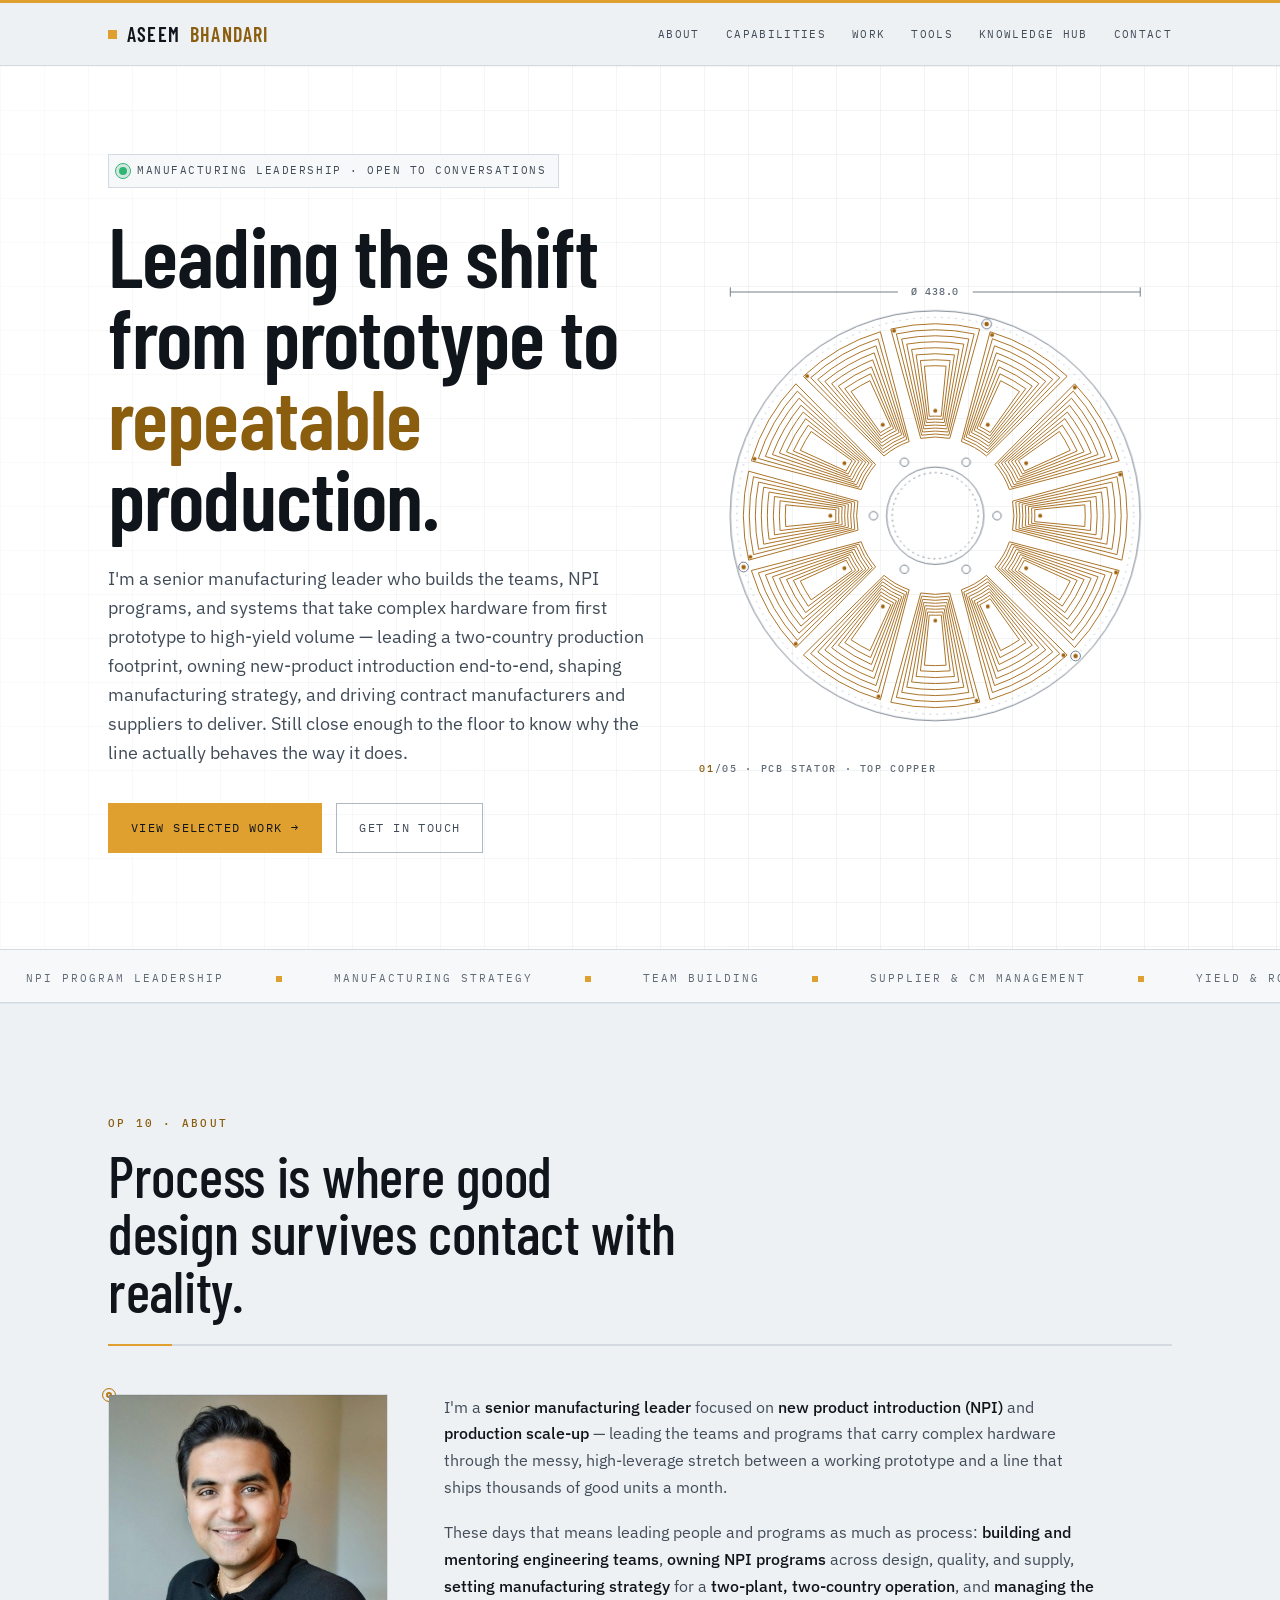
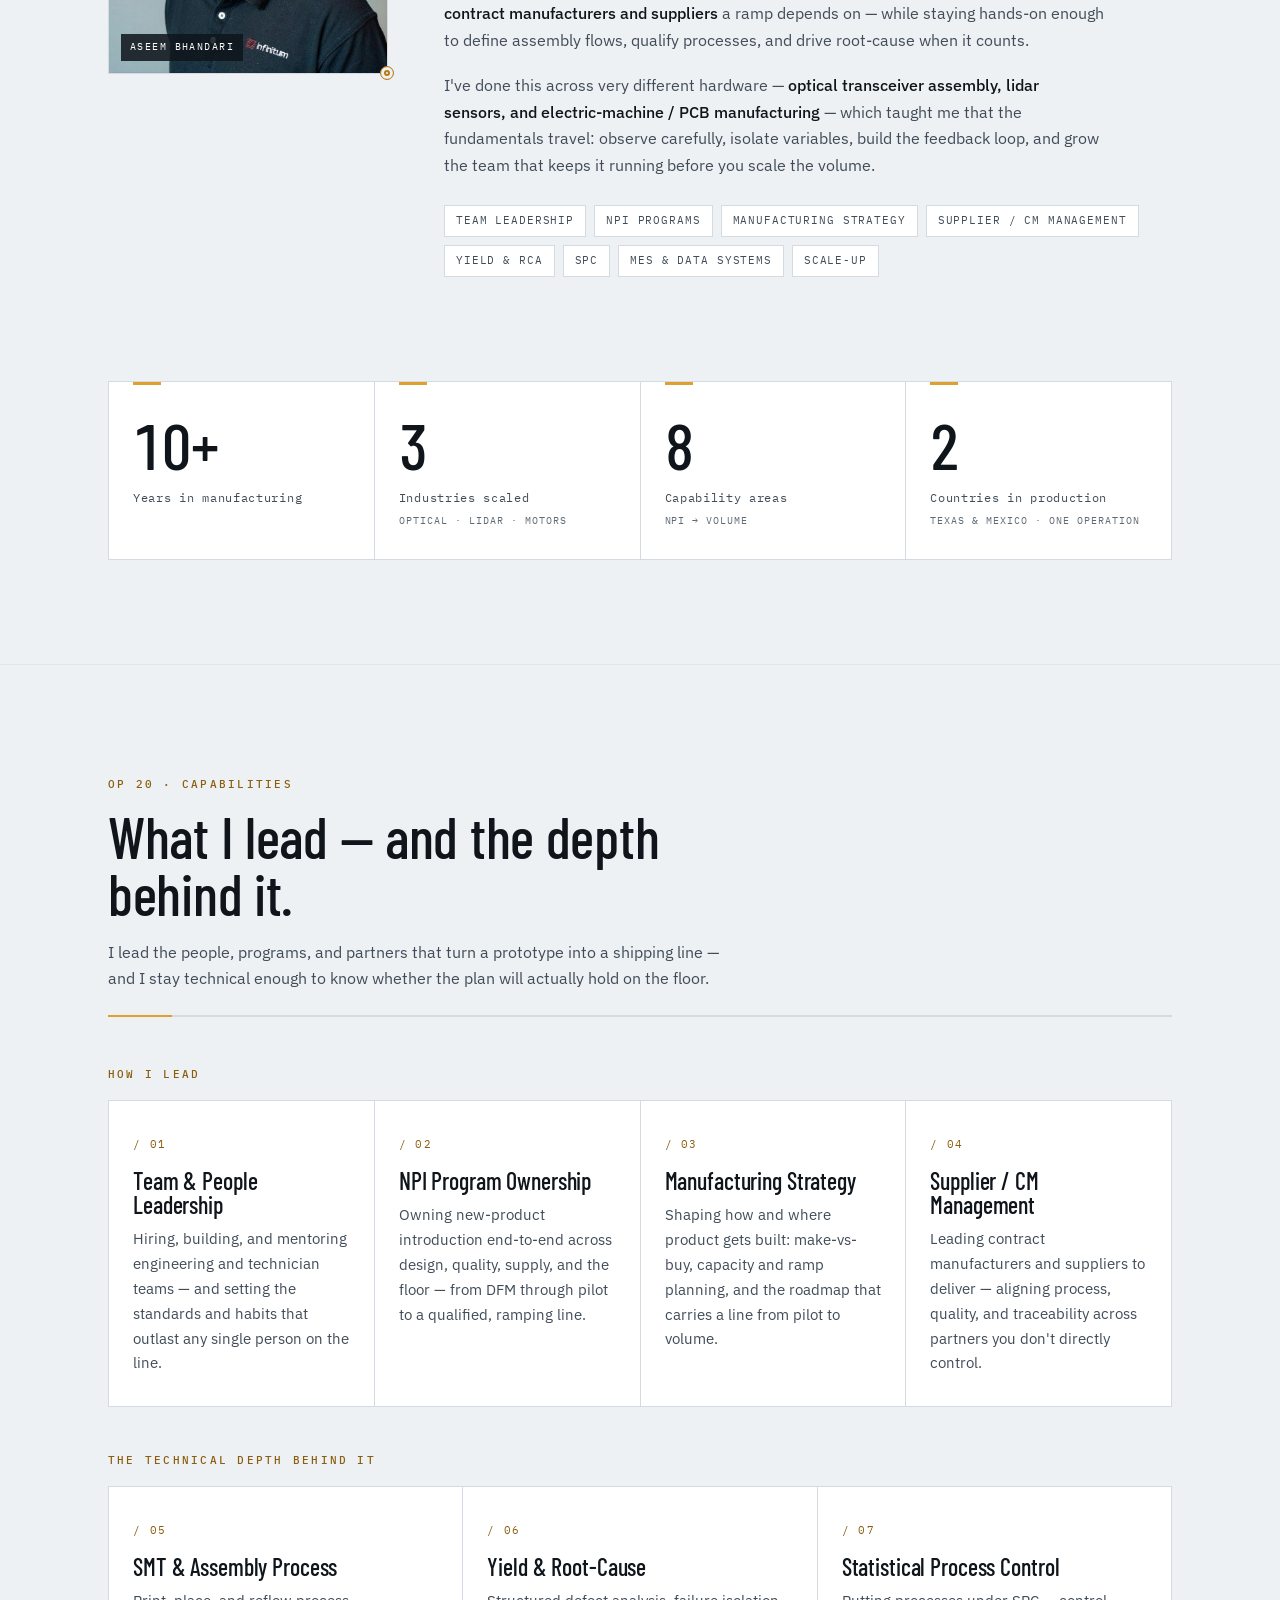
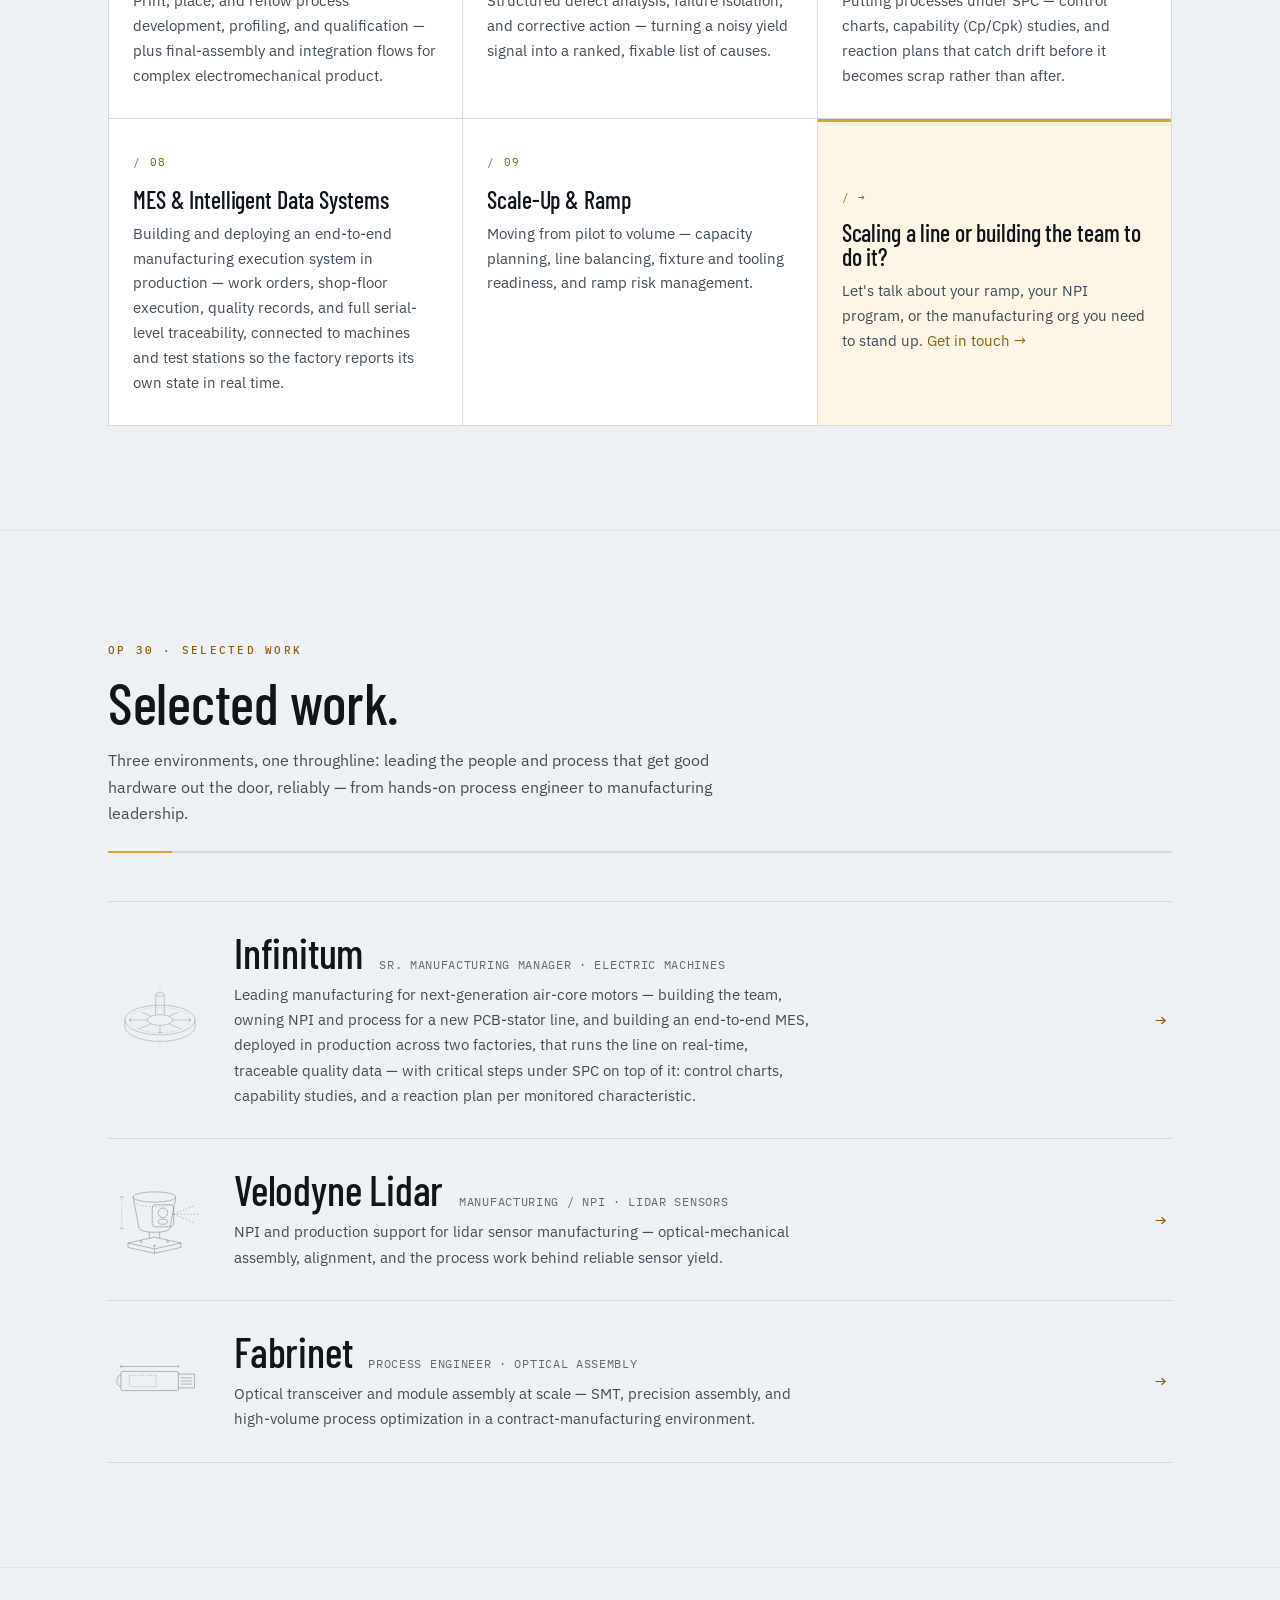
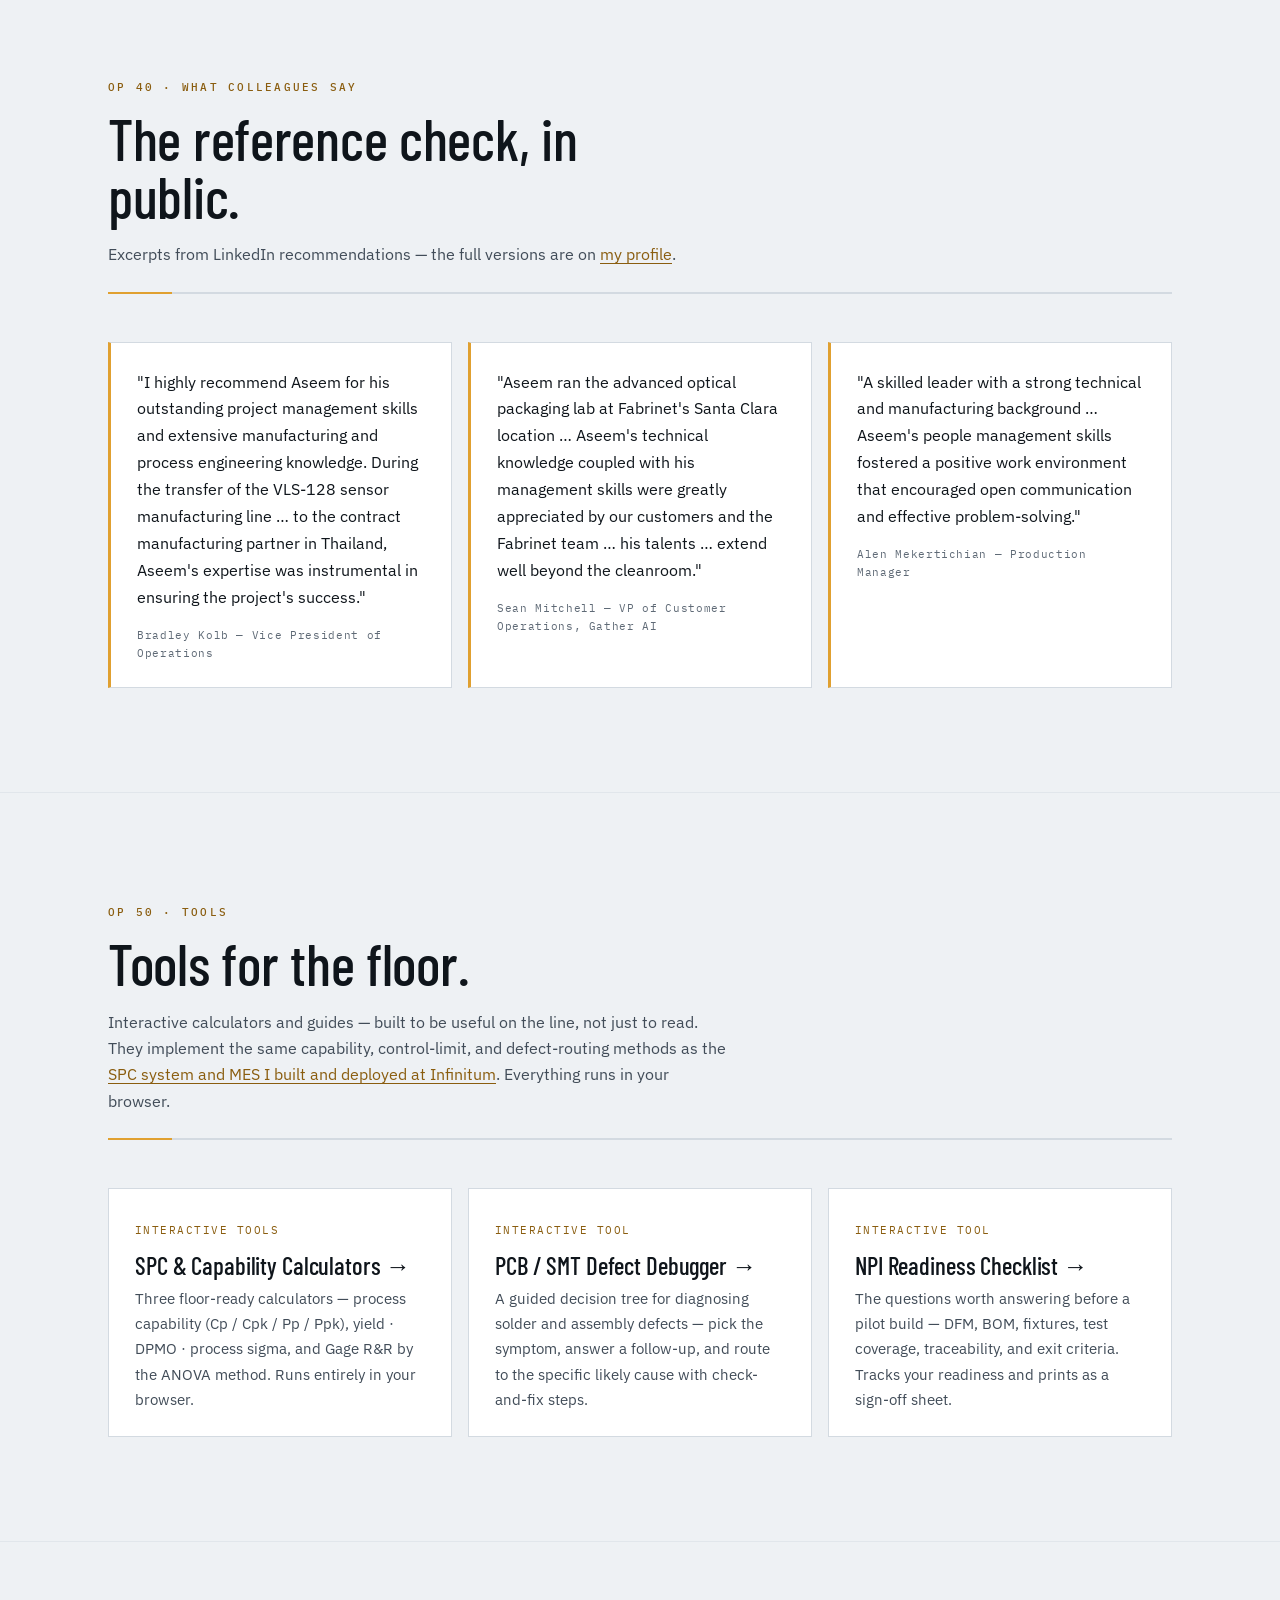
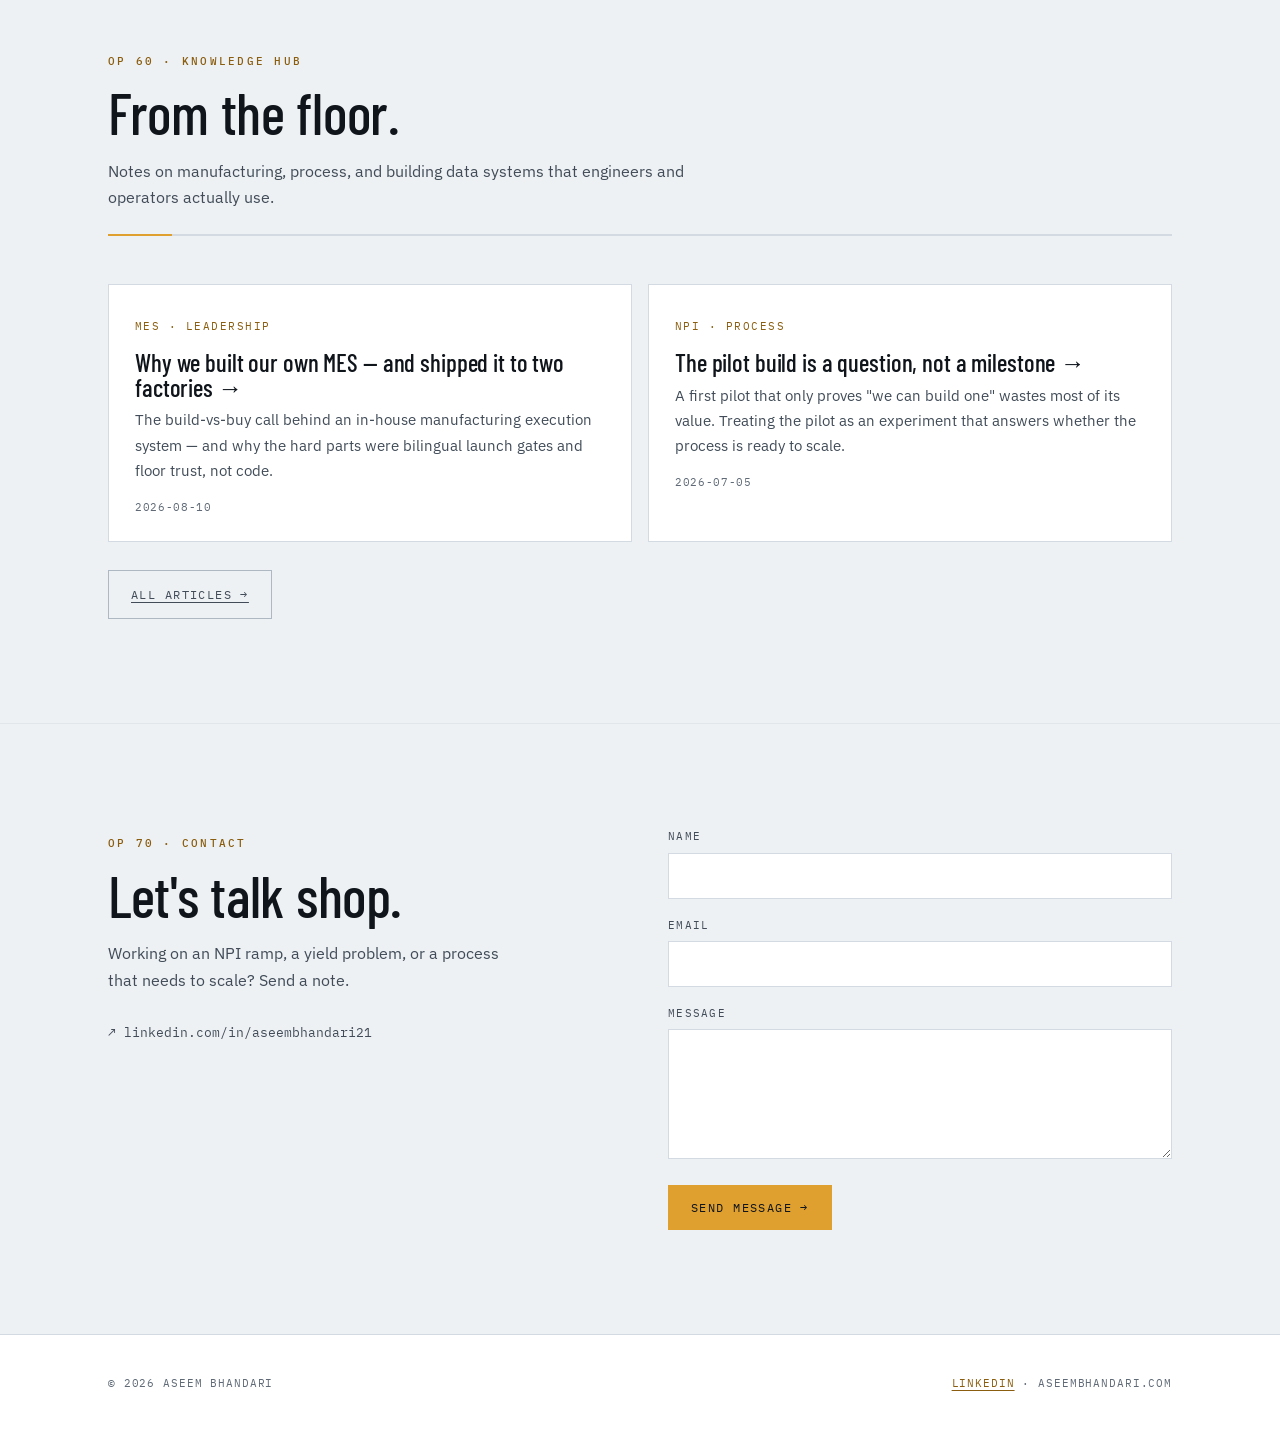
==== commit 73b61835: "Go light: white panels, copper line work instead of dark bands The dark hero/nav/footer bands are go" ====
--- a/index.html
+++ b/index.html
@@ -138,7 +138,8 @@
       <div class="plots">
       <figure class="frame is-active">
 <svg class="plot" viewBox="0 0 520 520" fill="none" xmlns="http://www.w3.org/2000/svg" aria-hidden="true" focusable="false">
-<g class="cu" stroke="currentColor" stroke-width="1.05" stroke-linejoin="round">
+<g transform="translate(-7.78 5.87) scale(1.0299)">
+<g class="cu" stroke="currentColor" stroke-width="1.019" stroke-linejoin="round">
 <path pathLength="1" d="M212.5 60.6 A205.0 205.0 0 0 1 307.5 60.6 L275.5 177.4 A84.0 84.0 0 0 0 244.5 177.4 Z"/>
 <path pathLength="1" d="M218.4 65.8 A198.6 198.6 0 0 1 301.6 65.8 L274.5 174.0 A87.2 87.2 0 0 0 245.5 174.0 Z"/>
 <path pathLength="1" d="M224.1 71.2 A192.2 192.2 0 0 1 295.9 71.2 L273.5 170.6 A90.4 90.4 0 0 0 246.5 170.6 Z"/>
@@ -262,7 +263,7 @@
 <circle cx="123.1" cy="110.9" r="2.1"/>
 <circle cx="203.9" cy="162.9" r="2.1"/>
 </g>
-<g class="ol" stroke="currentColor" stroke-width="1">
+<g class="ol" stroke="currentColor" stroke-width="0.971">
 <circle cx="260" cy="260" r="219"/>
 <circle cx="260" cy="260" r="52"/>
 <circle cx="260" cy="260" r="46" stroke-dasharray="2 4"/>
@@ -278,12 +279,14 @@
 <circle cx="55.2" cy="314.9" r="2.4" class="fid"/><circle cx="55.2" cy="314.9" r="5.2"/>
 </g>
 <g class="dim"><path d="M41 16v10M479 16v10M41 21H220M300 21H479"/><text x="260" y="24.5" text-anchor="middle">Ø 438.0</text></g>
+</g>
 </svg>
         <figcaption><b>01</b>/05 · PCB stator · top copper</figcaption>
       </figure>
       <figure class="frame">
 <svg class="plot" viewBox="0 0 520 520" fill="none" xmlns="http://www.w3.org/2000/svg" aria-hidden="true" focusable="false">
-<g class="ol" stroke="currentColor" stroke-width="1">
+<g transform="translate(-50.96 -29.13) scale(1.1960)">
+<g class="ol" stroke="currentColor" stroke-width="0.836">
 <rect x="60" y="92" width="400" height="336" rx="6"/>
 <circle cx="72" cy="104" r="4"/>
 <circle cx="448" cy="104" r="4"/>
@@ -332,7 +335,7 @@
 <rect x="370" y="282" width="16" height="16"/>
 <rect x="190" y="392" width="140" height="26"/>
 </g>
-<g class="cu" stroke="currentColor" stroke-width="1.05" stroke-linejoin="round" stroke-linecap="round">
+<g class="cu" stroke="currentColor" stroke-width="0.878" stroke-linejoin="round" stroke-linecap="round">
 <path pathLength="1" d="M220 170h20l12 12h34"/>
 <path pathLength="1" d="M220 184h24l12 12h30"/>
 <path pathLength="1" d="M220 198h28l12 12h26"/>
@@ -580,14 +583,16 @@
 <rect x="321" y="386" width="5" height="10"/>
 </g>
 <g class="dim"><text x="108" y="144" text-anchor="start">U1</text><text x="300" y="134" text-anchor="start">U2</text><text x="190" y="386" text-anchor="start">J1</text><path d="M60 58v10M460 58v10M60 63H236M284 63H460"/><text x="260" y="66.5" text-anchor="middle">100.0</text></g>
+</g>
 </svg>
         <figcaption><b>02</b>/05 · PCBA · SMT assembly</figcaption>
       </figure>
       <figure class="frame">
 <svg class="plot" viewBox="0 0 520 520" fill="none" xmlns="http://www.w3.org/2000/svg" aria-hidden="true" focusable="false">
-<defs><pattern id="h-sub" patternUnits="userSpaceOnUse" width="7" height="7" patternTransform="rotate(45)"><path d="M0 0V7" stroke="currentColor" stroke-width="0.6"/></pattern></defs>
-<defs><pattern id="h-si" patternUnits="userSpaceOnUse" width="4" height="4" patternTransform="rotate(45)"><path d="M0 0V4" stroke="currentColor" stroke-width="0.5"/></pattern></defs>
-<defs><pattern id="h-daf" patternUnits="userSpaceOnUse" width="3" height="3" patternTransform="rotate(-45)"><path d="M0 0V3" stroke="currentColor" stroke-width="0.5"/></pattern></defs>
+<defs><pattern id="h-sub" patternUnits="userSpaceOnUse" width="7" height="7" patternTransform="rotate(45)"><path d="M0 0V7" stroke="currentColor" stroke-width="0.690"/></pattern></defs>
+<g transform="translate(33.85 -22.54) scale(0.8698)">
+<defs><pattern id="h-si" patternUnits="userSpaceOnUse" width="4" height="4" patternTransform="rotate(45)"><path d="M0 0V4" stroke="currentColor" stroke-width="0.575"/></pattern></defs>
+<defs><pattern id="h-daf" patternUnits="userSpaceOnUse" width="3" height="3" patternTransform="rotate(-45)"><path d="M0 0V3" stroke="currentColor" stroke-width="0.575"/></pattern></defs>
 <g transform="translate(260 300) scale(1.25) translate(-260 -300)">
 <g class="hatch">
 <rect x="40" y="350" width="440" height="42" fill="url(#h-sub)"/>
@@ -598,7 +603,7 @@
 <rect x="200" y="262" width="120" height="30" fill="url(#h-si)"/>
 <rect x="228" y="232" width="64" height="24" fill="url(#h-si)"/>
 </g>
-<g class="ol" stroke="currentColor" stroke-width="1">
+<g class="ol" stroke="currentColor" stroke-width="1.150">
 <rect x="40" y="350" width="440" height="42"/>
 <rect x="178" y="338" width="164" height="12"/>
 <rect x="205" y="292" width="110" height="8"/>
@@ -608,7 +613,7 @@
 <rect x="228" y="232" width="64" height="24"/>
 <path d="M96 350C96 246 176 206 260 206S424 246 424 350" stroke-dasharray="4 5"/>
 </g>
-<g class="cu" stroke="currentColor" stroke-width="1.05" stroke-linecap="round">
+<g class="cu" stroke="currentColor" stroke-width="1.207" stroke-linecap="round">
 <path pathLength="1" d="M48 364H472"/>
 <path pathLength="1" d="M48 378H472"/>
 <path pathLength="1" d="M40 350H480"/>
@@ -641,14 +646,16 @@
 </g>
 </g>
 <g class="dim"><path d="M147.5 452v30M372.5 452v30M147.5 477H222M298 477H372.5"/><text x="260" y="480.5" text-anchor="middle">8.20</text></g>
+</g>
 </svg>
         <figcaption><b>03</b>/05 · Die stack · wire bond</figcaption>
       </figure>
       <figure class="frame">
 <svg class="plot" viewBox="0 0 520 520" fill="none" xmlns="http://www.w3.org/2000/svg" aria-hidden="true" focusable="false">
-<defs><pattern id="h-sub2" patternUnits="userSpaceOnUse" width="7" height="7" patternTransform="rotate(45)"><path d="M0 0V7" stroke="currentColor" stroke-width="0.6"/></pattern></defs>
-<defs><pattern id="h-si2" patternUnits="userSpaceOnUse" width="4" height="4" patternTransform="rotate(45)"><path d="M0 0V4" stroke="currentColor" stroke-width="0.5"/></pattern></defs>
-<defs><pattern id="h-daf2" patternUnits="userSpaceOnUse" width="3" height="3" patternTransform="rotate(-45)"><path d="M0 0V3" stroke="currentColor" stroke-width="0.5"/></pattern></defs>
+<defs><pattern id="h-sub2" patternUnits="userSpaceOnUse" width="7" height="7" patternTransform="rotate(45)"><path d="M0 0V7" stroke="currentColor" stroke-width="0.607"/></pattern></defs>
+<g transform="translate(3.01 -31.34) scale(0.9884)">
+<defs><pattern id="h-si2" patternUnits="userSpaceOnUse" width="4" height="4" patternTransform="rotate(45)"><path d="M0 0V4" stroke="currentColor" stroke-width="0.506"/></pattern></defs>
+<defs><pattern id="h-daf2" patternUnits="userSpaceOnUse" width="3" height="3" patternTransform="rotate(-45)"><path d="M0 0V3" stroke="currentColor" stroke-width="0.506"/></pattern></defs>
 <g transform="translate(260 320) scale(1.1) translate(-260 -320)">
 <g class="hatch">
 <rect x="40" y="340" width="440" height="40" fill="url(#h-sub2)"/>
@@ -656,7 +663,7 @@
 <rect x="120" y="312" width="84" height="28" fill="url(#h-daf2)"/>
 <rect x="152" y="300" width="50" height="12" fill="url(#h-si2)"/>
 </g>
-<g class="ol" stroke="currentColor" stroke-width="1">
+<g class="ol" stroke="currentColor" stroke-width="1.012">
 <rect x="40" y="340" width="440" height="40"/>
 <rect x="72" y="318" width="22" height="22"/>
 <rect x="120" y="312" width="84" height="28"/>
@@ -669,7 +676,7 @@
 <rect x="382" y="284" width="88" height="44"/>
 <rect x="382" y="284" width="88" height="44" fill="url(#h-daf2)" stroke="none"/>
 </g>
-<g class="cu" stroke="currentColor" stroke-width="1.05" stroke-linecap="round">
+<g class="cu" stroke="currentColor" stroke-width="1.062" stroke-linecap="round">
 <path pathLength="1" d="M40 340H480"/>
 <path pathLength="1" d="M160 296C150 250 128 288 107 334"/>
 <path pathLength="1" d="M82 314C76 286 62 300 56 334"/>
@@ -684,18 +691,20 @@
 </g>
 </g>
 <g class="dim"><path d="M196 206v20M339 206v20M196 211H243M290 211H339"/><text x="267" y="214.5" text-anchor="middle">WD 3.60</text></g>
+</g>
 </svg>
         <figcaption><b>04</b>/05 · TOSA · die + optical attach</figcaption>
       </figure>
       <figure class="frame">
 <svg class="plot" viewBox="0 0 520 520" fill="none" xmlns="http://www.w3.org/2000/svg" aria-hidden="true" focusable="false">
-<defs><pattern id="h-al" patternUnits="userSpaceOnUse" width="7" height="7" patternTransform="rotate(45)"><path d="M0 0V7" stroke="currentColor" stroke-width="0.6"/></pattern></defs>
-<defs><pattern id="h-glass" patternUnits="userSpaceOnUse" width="5" height="5" patternTransform="rotate(-60)"><path d="M0 0V5" stroke="currentColor" stroke-width="0.35"/></pattern></defs>
+<defs><pattern id="h-al" patternUnits="userSpaceOnUse" width="7" height="7" patternTransform="rotate(45)"><path d="M0 0V7" stroke="currentColor" stroke-width="0.480"/></pattern></defs>
+<g transform="translate(-140.23 -51.12) scale(1.2507)">
+<defs><pattern id="h-glass" patternUnits="userSpaceOnUse" width="5" height="5" patternTransform="rotate(-60)"><path d="M0 0V5" stroke="currentColor" stroke-width="0.280"/></pattern></defs>
 <g class="hatch">
 <rect x="140" y="400" width="220" height="18" fill="url(#h-al)"/>
 <rect x="150" y="200" width="200" height="62" fill="url(#h-glass)"/>
 </g>
-<g class="ol" stroke="currentColor" stroke-width="1">
+<g class="ol" stroke="currentColor" stroke-width="0.800">
 <rect x="140" y="400" width="220" height="18"/>
 <path d="M178 400V408M322 400V408" stroke-dasharray="2 3"/>
 <rect x="165" y="330" width="170" height="70"/>
@@ -704,7 +713,7 @@
 <ellipse class="pitch" cx="250" cy="120" rx="100" ry="13" stroke-dasharray="3 6"/>
 <path d="M250 84V440" stroke-dasharray="14 4 2 4" opacity=".7"/>
 </g>
-<g class="cu" stroke="currentColor" stroke-width="1.05" stroke-linecap="round">
+<g class="cu" stroke="currentColor" stroke-width="0.840" stroke-linecap="round">
 <path pathLength="1" d="M236 205.0h6"/>
 <path pathLength="1" d="M236 208.5h6"/>
 <path pathLength="1" d="M236 212.0h6"/>
@@ -738,7 +747,7 @@
 <path pathLength="1" d="M258 254.0h6"/>
 <path pathLength="1" d="M258 257.5h6"/>
 </g>
-<g class="cu beams" stroke="currentColor" stroke-width="1" stroke-dasharray="4 5">
+<g class="cu beams" stroke="currentColor" stroke-width="0.800" stroke-dasharray="4 5">
 <path pathLength="1" d="M350 231L491.0 179.7"/>
 <path pathLength="1" d="M350 231L494.9 192.2"/>
 <path pathLength="1" d="M350 231L497.7 205.0"/>
@@ -750,6 +759,7 @@
 <path pathLength="1" d="M350 231L491.0 282.3"/>
 </g>
 <g class="dim"><path d="M150 60v10M350 60v10M150 65H210M290 65H350"/><text x="250" y="68.5" text-anchor="middle">Ø 165.5</text><text x="368" y="290" text-anchor="start">FOV 40°</text></g>
+</g>
 </svg>
         <figcaption><b>05</b>/05 · Spinning lidar · elevation</figcaption>
       </figure>
--- a/styles.css
+++ b/styles.css
@@ -1,12 +1,14 @@
 /* ============================================================
    Aseem Bhandari — portfolio stylesheet
    ------------------------------------------------------------
-   Design system: "the CAM view"
-   Every page opens on a dark bench (slate) band — the way a
-   Gerber viewer or a test-station screen looks — and settles
-   into a cool cleanroom-white body for reading. One accent:
-   kapton amber, the colour of polyimide tape and copper-on-
-   black in a CAM viewer. Signal green is reserved for status.
+   Design system: "the CAM view", light
+   The page reads like a CAM/Gerber viewer in light mode, or a
+   drawing on drafting paper: white panels on a cool cleanroom
+   grey, hairline rules, a faint plotting grid, and copper —
+   the deep bronze of etched trace on white — as the only
+   accent. Signal green is reserved for status.
+   Everything is light by default; the dark palette below is
+   only for visitors whose OS asks for dark mode.
 
    Type: Barlow Condensed for display (DIN heritage — the
    lettering of engineering drawings and industrial signage),
@@ -34,15 +36,19 @@
   --acc-text: #8A5D0F;      /* small accent text on light surfaces (≥4.5:1) */
   --acc-rgb: 224,160,48;
   --acc-soft: rgba(224,160,48,.10);
-  /* dark band — nav, hero, footer */
-  --slate: #0F151B;
-  --slate-2: #151D25;
-  --slate-line: rgba(255,255,255,.09);
-  --slate-grid: rgba(255,255,255,.05);
-  --slate-ink: #EDF0F3;
-  --slate-ink-soft: #A5AFBA;
-  --slate-ink-faint: #7F8B97;
-  --slate-acc: #E0A030;
+  --acc-tint: #FDF6E7;      /* opaque amber wash — tiles that sit on a rule-coloured grid */
+  /* panels — nav, hero, footer sit on white above the grey body */
+  --panel: #FFFFFF;
+  --panel-grid: rgba(15,21,27,.05);   /* the plotting grid in the hero */
+  /* the drawings: copper trace, outline, section hatch, dimension text.
+     Copper is a deeper bronze here than the amber used on fills — amber on
+     white is only 2.3:1, this is 4.9:1, so the traces actually read. */
+  --plot-cu: #A0620C;
+  --plot-ol: #6B7684;
+  --plot-hatch: #8A94A0;
+  --plot-dim: #5F6A76;
+  --overlay: rgba(15,21,27,.86);       /* label over a photo */
+  --overlay-ink: #FFFFFF;
   /* status */
   --good: #1E7A4E; --good-bg: #E9F5EE; --good-border: #B7DCC6;
   --warn: var(--acc-text); --warn-bg: #FBF3E3; --warn-border: #E7CFA0;
@@ -79,8 +85,13 @@
     --acc-line: #E0A030;
     --acc-text: #F0B445;
     --acc-soft: rgba(224,160,48,.12);
-    --slate: #0A0F14;
-    --slate-2: #10161D;
+    --acc-tint: #241C10;
+    --panel: #141B23;
+    --panel-grid: rgba(255,255,255,.05);
+    --plot-cu: #E0A030;
+    --plot-ol: #5C6873;
+    --plot-hatch: #5C6873;
+    --plot-dim: #8A95A1;
     --good: #3DBB80; --good-bg: #12241B; --good-border: #24503A;
     --warn-bg: #2A2114; --warn-border: #4E3B1B;
     --bad: #E08585; --bad-bg: #2A1616; --bad-border: #4A2626;
@@ -121,38 +132,38 @@
 }
 
 /* ------------------------------------------------------------ nav (dark masthead) */
-.nav { position: sticky; top: 0; z-index: 50; background: var(--slate); border-bottom: 1px solid var(--slate-line); }
+.nav { position: sticky; top: 0; z-index: 50; background: rgba(var(--bg-rgb),.92); backdrop-filter: blur(12px); border-top: 3px solid var(--acc); border-bottom: 1px solid var(--line); }
 .nav .wrap { display: flex; align-items: center; justify-content: space-between; height: 62px; }
-.brand { font-family: var(--font-display); font-size: 1.25rem; font-weight: 600; letter-spacing: .06em; text-transform: uppercase; color: var(--slate-ink); display: inline-flex; align-items: center; gap: 10px; }
-.brand::before { content: ''; width: 9px; height: 9px; background: var(--slate-acc); flex: none; }
-.brand b { color: var(--slate-acc); font-weight: 600; }
+.brand { font-family: var(--font-display); font-size: 1.25rem; font-weight: 600; letter-spacing: .06em; text-transform: uppercase; color: var(--ink); display: inline-flex; align-items: center; gap: 10px; }
+.brand::before { content: ''; width: 9px; height: 9px; background: var(--acc); flex: none; }
+.brand b { color: var(--acc-text); font-weight: 600; }
 .nav-links { display: flex; gap: 26px; align-items: center; }
-.nav-links a { font-family: var(--font-mono); font-size: .7rem; letter-spacing: .12em; text-transform: uppercase; color: var(--slate-ink-soft); position: relative; padding: 4px 0; }
-.nav-links a:hover { color: var(--slate-ink); }
-.nav-links a::after { content: ''; position: absolute; left: 0; bottom: -2px; height: 2px; width: 0; background: var(--slate-acc); transition: width .3s var(--ease); }
+.nav-links a { font-family: var(--font-mono); font-size: .7rem; letter-spacing: .12em; text-transform: uppercase; color: var(--ink-soft); position: relative; padding: 4px 0; }
+.nav-links a:hover { color: var(--ink); }
+.nav-links a::after { content: ''; position: absolute; left: 0; bottom: -2px; height: 2px; width: 0; background: var(--acc); transition: width .3s var(--ease); }
 .nav-links a:hover::after { width: 100%; }
-.nav-toggle { display: none; background: none; border: 0; color: var(--slate-ink); font-size: 1.5rem; line-height: 1; cursor: pointer; padding: 6px; }
+.nav-toggle { display: none; background: none; border: 0; color: var(--ink); font-size: 1.5rem; line-height: 1; cursor: pointer; padding: 6px; }
 
 /* ------------------------------------------------------------ hero (the CAM view) */
-.hero { background: var(--slate); color: var(--slate-ink); border-top: 0; padding: 88px 0 96px; position: relative; overflow: hidden; }
+.hero { background: var(--panel); color: var(--ink); border-top: 0; border-bottom: 1px solid var(--line); padding: 88px 0 96px; position: relative; overflow: hidden; }
 .hero::before { content: ''; position: absolute; inset: 0; z-index: 0; pointer-events: none;
   background-image:
-    linear-gradient(to right, var(--slate-grid) 1px, transparent 1px),
-    linear-gradient(to bottom, var(--slate-grid) 1px, transparent 1px);
+    linear-gradient(to right, var(--panel-grid) 1px, transparent 1px),
+    linear-gradient(to bottom, var(--panel-grid) 1px, transparent 1px);
   background-size: 44px 44px;
   -webkit-mask-image: linear-gradient(90deg, rgba(0,0,0,.35), #000 60%);
           mask-image: linear-gradient(90deg, rgba(0,0,0,.35), #000 60%); }
 .hero .wrap { position: relative; z-index: 1; display: grid; grid-template-columns: minmax(0, 1.15fr) minmax(300px, 1fr); gap: 48px; align-items: center; }
-.hero h1 { font-size: clamp(3rem, 6.6vw, 5.6rem); font-weight: 600; line-height: .96; letter-spacing: -.01em; max-width: 15ch; color: var(--slate-ink); }
-.hero h1 em { font-style: normal; color: var(--slate-acc); }
-.hero .lede { margin-top: 26px; max-width: 54ch; font-size: 1.1rem; color: var(--slate-ink-soft); }
+.hero h1 { font-size: clamp(3rem, 6.6vw, 5.6rem); font-weight: 600; line-height: .96; letter-spacing: -.01em; max-width: 15ch; color: var(--ink); }
+.hero h1 em { font-style: normal; color: var(--acc-text); }
+.hero .lede { margin-top: 26px; max-width: 54ch; font-size: 1.1rem; color: var(--ink-soft); }
 .hero .cta-row { margin-top: 36px; display: flex; gap: 14px; flex-wrap: wrap; }
 
 /* status chip: the "available" LED */
 .status { display: inline-flex; align-items: center; gap: 10px; margin-bottom: 26px;
   font-family: var(--font-mono); font-size: .68rem; letter-spacing: .14em; text-transform: uppercase;
-  color: var(--slate-ink-soft); border: 1px solid var(--slate-line); padding: 7px 12px 7px 10px; }
-.status .dot { width: 8px; height: 8px; border-radius: 50%; background: var(--signal); position: relative; box-shadow: 0 0 10px rgba(47,182,115,.55); }
+  color: var(--ink-soft); border: 1px solid var(--line); background: var(--bg-raise); padding: 7px 12px 7px 10px; }
+.status .dot { width: 8px; height: 8px; border-radius: 50%; background: var(--signal); position: relative; box-shadow: 0 0 0 3px rgba(30,122,78,.14); }
 .status .dot::after { content: ''; position: absolute; inset: -4px; border-radius: 50%; border: 1px solid var(--signal); animation: pulse 2.2s ease-out infinite; }
 @keyframes pulse { 0% { transform: scale(.6); opacity: .9; } 100% { transform: scale(1.8); opacity: 0; } }
 
@@ -162,12 +173,12 @@
 .plots { position: absolute; inset: 0; }
 .frame { position: absolute; inset: 0; margin: 0; opacity: 0; transition: opacity .7s var(--ease); }
 .frame.is-active { opacity: 1; }
-.plot { display: block; width: 100%; height: auto; color: var(--slate-acc); overflow: visible; }
+.plot { display: block; width: 100%; height: auto; color: var(--plot-cu); overflow: visible; }
 .plot .cu { opacity: .92; }
-.plot .ol { color: #5C6873; }
-.plot .hatch { color: #5C6873; opacity: .55; }
-.plot .fid { fill: var(--slate-acc); stroke: none; }
-.plot .dim { stroke: #5C6873; fill: var(--slate-ink-faint); font: 500 11px var(--font-mono); letter-spacing: .08em; }
+.plot .ol { color: var(--plot-ol); }
+.plot .hatch { color: var(--plot-hatch); opacity: .5; }
+.plot .fid { fill: var(--plot-cu); stroke: none; }
+.plot .dim { stroke: var(--plot-ol); fill: var(--plot-dim); font: 500 11px var(--font-mono); letter-spacing: .08em; }
 .plot .dim text { stroke: none; }
 .plot .pitch { animation: illo-ring 9s linear infinite; }
 .plot .beams { animation: illo-beams 3.6s ease-in-out infinite; }
@@ -176,8 +187,8 @@
 .frame.is-active .plot .via, .frame.is-active .plot .fid { opacity: 0; animation: fade .6s var(--ease) forwards; animation-delay: 1.4s; }
 @keyframes plot { to { stroke-dashoffset: 0; } }
 @keyframes fade { to { opacity: 1; } }
-.frame figcaption { position: absolute; left: 0; bottom: -34px; font: 500 .64rem/1 var(--font-mono); letter-spacing: .16em; text-transform: uppercase; color: var(--slate-ink-faint); white-space: nowrap; }
-.frame figcaption b { color: var(--slate-acc); font-weight: 500; }
+.frame figcaption { position: absolute; left: 0; bottom: -34px; font: 500 .64rem/1 var(--font-mono); letter-spacing: .16em; text-transform: uppercase; color: var(--ink-faint); white-space: nowrap; }
+.frame figcaption b { color: var(--acc-text); font-weight: 500; }
 
 /* staggered hero load (independent of scroll reveal) */
 .hero .load { opacity: 0; transform: translateY(18px); animation: rise .8s var(--ease) forwards; }
@@ -191,7 +202,7 @@
 @media (max-width: 900px) {
   .hero { padding: 64px 0 72px; }
   .hero .wrap { display: block; }
-  .hero-illos { position: absolute; right: -22%; top: -6%; width: 78vw; max-width: 460px; opacity: .22; pointer-events: none; z-index: 0; }
+  .hero-illos { position: absolute; right: -22%; top: -6%; width: 78vw; max-width: 460px; opacity: .16; pointer-events: none; z-index: 0; }
   .frame figcaption { display: none; }
   .hero h1, .hero .lede, .hero .cta-row, .hero .status { position: relative; z-index: 1; }
 }
@@ -201,14 +212,8 @@
 .btn:hover { background: var(--ink); color: var(--bg); }
 .btn.solid { background: var(--acc); border-color: var(--acc); color: #0F151B; }
 .btn.solid:hover { background: #F0B445; border-color: #F0B445; color: #0F151B; }
-.btn.ghost { border-color: var(--line); color: var(--ink-soft); }
+.btn.ghost { border-color: #AEB8C2; color: var(--ink-soft); }
 .btn.ghost:hover { border-color: var(--ink); color: var(--ink); background: transparent; }
-/* on the dark bands */
-.hero .btn, .detail-hero .btn { border-color: var(--slate-ink); color: var(--slate-ink); }
-.hero .btn:hover, .detail-hero .btn:hover { background: var(--slate-ink); color: var(--slate); }
-.hero .btn.solid, .detail-hero .btn.solid { background: var(--slate-acc); border-color: var(--slate-acc); color: #0F151B; }
-.hero .btn.ghost, .detail-hero .btn.ghost { border-color: var(--slate-line); color: var(--slate-ink); }
-.hero .btn.ghost:hover, .detail-hero .btn.ghost:hover { border-color: var(--slate-acc); color: var(--slate-acc); background: transparent; }
 
 /* ------------------------------------------------------------ marquee: capability ticker */
 .marquee { overflow: hidden; border-bottom: 1px solid var(--line); background: var(--bg-raise); padding: 13px 0; }
@@ -231,7 +236,7 @@
 .portrait img { display: block; width: 100%; height: auto; filter: grayscale(.2) contrast(1.02); transition: filter .5s var(--ease); }
 .portrait:hover img { filter: grayscale(0) contrast(1.04); }
 .portrait::after { content: none; }
-.portrait .tag { position: absolute; left: 12px; bottom: 12px; font-family: var(--font-mono); font-size: .64rem; letter-spacing: .14em; text-transform: uppercase; color: var(--slate-ink); background: rgba(15,21,27,.86); padding: 5px 9px; }
+.portrait .tag { position: absolute; left: 12px; bottom: 12px; font-family: var(--font-mono); font-size: .64rem; letter-spacing: .14em; text-transform: uppercase; color: var(--overlay-ink); background: var(--overlay); padding: 5px 9px; }
 .about-body p { margin-bottom: 18px; max-width: 66ch; color: var(--ink-soft); font-size: 1.02rem; }
 .about-body p strong { color: var(--ink); font-weight: 500; }
 .about-body p.lead-cap::first-letter { font: inherit; float: none; padding: 0; color: inherit; }
@@ -267,13 +272,12 @@
 .cap .ghost-n { display: none; }
 .cap h3 { font-size: 1.5rem; margin: 14px 0 10px; }
 .cap p { font-size: .94rem; color: var(--ink-soft); }
-.cap-cta { display: flex; flex-direction: column; justify-content: center; background: var(--slate); text-decoration: none; }
-.cap-cta:hover { background: var(--slate-2); }
-.cap-cta h3 { color: var(--slate-ink); }
-.cap-cta p { color: var(--slate-ink-soft); }
-.cap-cta p a { color: var(--slate-acc); }
-.cap-cta .num { color: var(--slate-acc); }
-.cap-cta::before { background: var(--slate-acc); }
+.cap-cta { display: flex; flex-direction: column; justify-content: center; background: var(--acc-tint); text-decoration: none; }
+.cap-cta:hover { background: var(--bg-card); }
+.cap-cta h3 { color: var(--ink); }
+.cap-cta p { color: var(--ink-soft); }
+.cap-cta p a, .cap-cta .num { color: var(--acc-text); }
+.cap-cta::before { background: var(--acc); width: 100%; }
 @media (max-width: 820px) { .cap-grid { grid-template-columns: 1fr; } .cap-grid.lead { grid-template-columns: repeat(2, 1fr); } }
 
 /* ------------------------------------------------------------ selected work */
@@ -281,8 +285,8 @@
 .work-row { display: grid; grid-template-columns: auto 1fr auto; align-items: center; gap: 28px; padding: 30px 6px; border-bottom: 1px solid var(--line); text-decoration: none; position: relative; transition: padding-left .3s var(--ease), background .3s var(--ease); }
 .work-row:first-child { border-top: 1px solid var(--line); }
 .work-row:hover { padding-left: 16px; background: linear-gradient(90deg, var(--acc-soft), transparent 70%); }
-.work-row .work-icon { width: 92px; height: 84px; color: var(--ink-faint); flex: none; transition: color .3s var(--ease); }
-.work-row:hover .work-icon { color: var(--acc-line); }
+.work-row .work-icon { width: 92px; height: 84px; color: var(--plot-ol); flex: none; transition: color .3s var(--ease); }
+.work-row:hover .work-icon { color: var(--plot-cu); }
 .work-row .idx { display: none; }
 .work-row .meta { display: flex; align-items: baseline; gap: 16px; flex-wrap: wrap; }
 .work-row h3 { font-size: clamp(1.8rem, 3.4vw, 2.6rem); color: var(--ink); }
@@ -326,28 +330,28 @@
 @media (max-width: 820px) { .about-grid { grid-template-columns: 1fr; gap: 32px; } .portrait { max-width: 240px; } .contact-grid { grid-template-columns: 1fr; gap: 36px; } }
 
 /* ------------------------------------------------------------ footer (dark) */
-.foot { background: var(--slate); color: var(--slate-ink-soft); border-top: 1px solid var(--slate-line); padding: 40px 0; }
+.foot { background: var(--panel); color: var(--ink-soft); border-top: 1px solid var(--line); padding: 40px 0; }
 .foot .wrap { display: flex; justify-content: space-between; align-items: center; flex-wrap: wrap; gap: 12px; }
-.foot small { font-family: var(--font-mono); font-size: .68rem; color: var(--slate-ink-faint); letter-spacing: .08em; text-transform: uppercase; }
-.foot a { color: var(--slate-acc); }
-.foot a:hover { color: var(--slate-ink); }
+.foot small { font-family: var(--font-mono); font-size: .68rem; color: var(--ink-faint); letter-spacing: .08em; text-transform: uppercase; }
+.foot a { color: var(--acc-text); }
+.foot a:hover { color: var(--ink); }
 
 /* ------------------------------------------------------------ detail / article / tool pages */
-.detail-hero { background: var(--slate); color: var(--slate-ink); border-top: 0; padding: 76px 0 68px; position: relative; overflow: hidden; }
+.detail-hero { background: var(--panel); color: var(--ink); border-top: 0; border-bottom: 1px solid var(--line); padding: 76px 0 68px; position: relative; overflow: hidden; }
 .detail-hero::before { content: ''; position: absolute; inset: 0; z-index: 0; pointer-events: none;
-  background-image: linear-gradient(to right, var(--slate-grid) 1px, transparent 1px), linear-gradient(to bottom, var(--slate-grid) 1px, transparent 1px);
+  background-image: linear-gradient(to right, var(--panel-grid) 1px, transparent 1px), linear-gradient(to bottom, var(--panel-grid) 1px, transparent 1px);
   background-size: 44px 44px;
   -webkit-mask-image: linear-gradient(90deg, rgba(0,0,0,.35), #000 60%); mask-image: linear-gradient(90deg, rgba(0,0,0,.35), #000 60%); }
 .detail-hero .wrap { position: relative; z-index: 1; }
-.detail-hero .eyebrow { color: var(--slate-acc); }
-.detail-hero h1 { font-size: clamp(2.7rem, 6.2vw, 4.8rem); font-weight: 600; margin: 20px 0 18px; max-width: 18ch; color: var(--slate-ink); }
-.detail-hero .lede { color: var(--slate-ink-soft); font-size: 1.08rem; }
-.detail-hero p { color: var(--slate-ink-soft); }
-.back-link { font-family: var(--font-mono); font-size: .7rem; letter-spacing: .12em; text-transform: uppercase; color: var(--slate-ink-soft); }
-.back-link:hover { color: var(--slate-acc); }
+.detail-hero .eyebrow { color: var(--acc-text); }
+.detail-hero h1 { font-size: clamp(2.7rem, 6.2vw, 4.8rem); font-weight: 600; margin: 20px 0 18px; max-width: 18ch; color: var(--ink); }
+.detail-hero .lede { color: var(--ink-soft); font-size: 1.08rem; }
+.detail-hero p { color: var(--ink-soft); }
+.back-link { font-family: var(--font-mono); font-size: .7rem; letter-spacing: .12em; text-transform: uppercase; color: var(--ink-soft); }
+.back-link:hover { color: var(--acc-text); }
 .detail-meta { display: flex; flex-wrap: wrap; gap: 28px; margin-top: 8px; }
-.detail-meta div .k { font-family: var(--font-mono); font-size: .64rem; letter-spacing: .14em; text-transform: uppercase; color: var(--slate-acc); display: block; margin-bottom: 4px; }
-.detail-meta div .v { color: var(--slate-ink); font-size: .95rem; }
+.detail-meta div .k { font-family: var(--font-mono); font-size: .64rem; letter-spacing: .14em; text-transform: uppercase; color: var(--acc-text); display: block; margin-bottom: 4px; }
+.detail-meta div .v { color: var(--ink); font-size: .95rem; }
 .detail-body { max-width: 700px; }
 .detail-body h2 { font-size: 2rem; margin: 48px 0 14px; }
 .detail-body h3 { font-size: 1.05rem; margin: 28px 0 8px; color: var(--acc-text); font-family: var(--font-body); font-weight: 600; letter-spacing: 0; }
@@ -374,7 +378,7 @@
    Faint line drawings of the three product families (lidar · motor ·
    transceiver). On the work pages they sit in the dark hero, plotted in
    amber like a CAM view; on the homepage they mark each work row. */
-.illo { position: absolute; z-index: 0; pointer-events: none; user-select: none; color: var(--slate-acc); opacity: .55; }
+.illo { position: absolute; z-index: 0; pointer-events: none; user-select: none; color: var(--plot-cu); opacity: .7; }
 .detail-hero .illo { right: 4%; top: 50%; transform: translateY(-50%); }
 .detail-hero .illo-motor { width: 300px; }
 .detail-hero .illo-lidar { width: 240px; }
@@ -394,7 +398,7 @@
 
 /* ------------------------------------------------------------ responsive nav */
 @media (max-width: 820px) {
-  .nav-links { position: fixed; inset: 62px 0 auto 0; flex-direction: column; gap: 0; background: var(--slate); border-bottom: 1px solid var(--slate-line); padding: 8px 0; display: none; }
+  .nav-links { position: fixed; inset: 65px 0 auto 0; flex-direction: column; gap: 0; background: var(--panel); border-bottom: 1px solid var(--line); box-shadow: var(--shadow); padding: 8px 0; display: none; }
   .nav-links.open { display: flex; }
   .nav-links a { padding: 14px 28px; width: 100%; }
   .nav-toggle { display: block; }
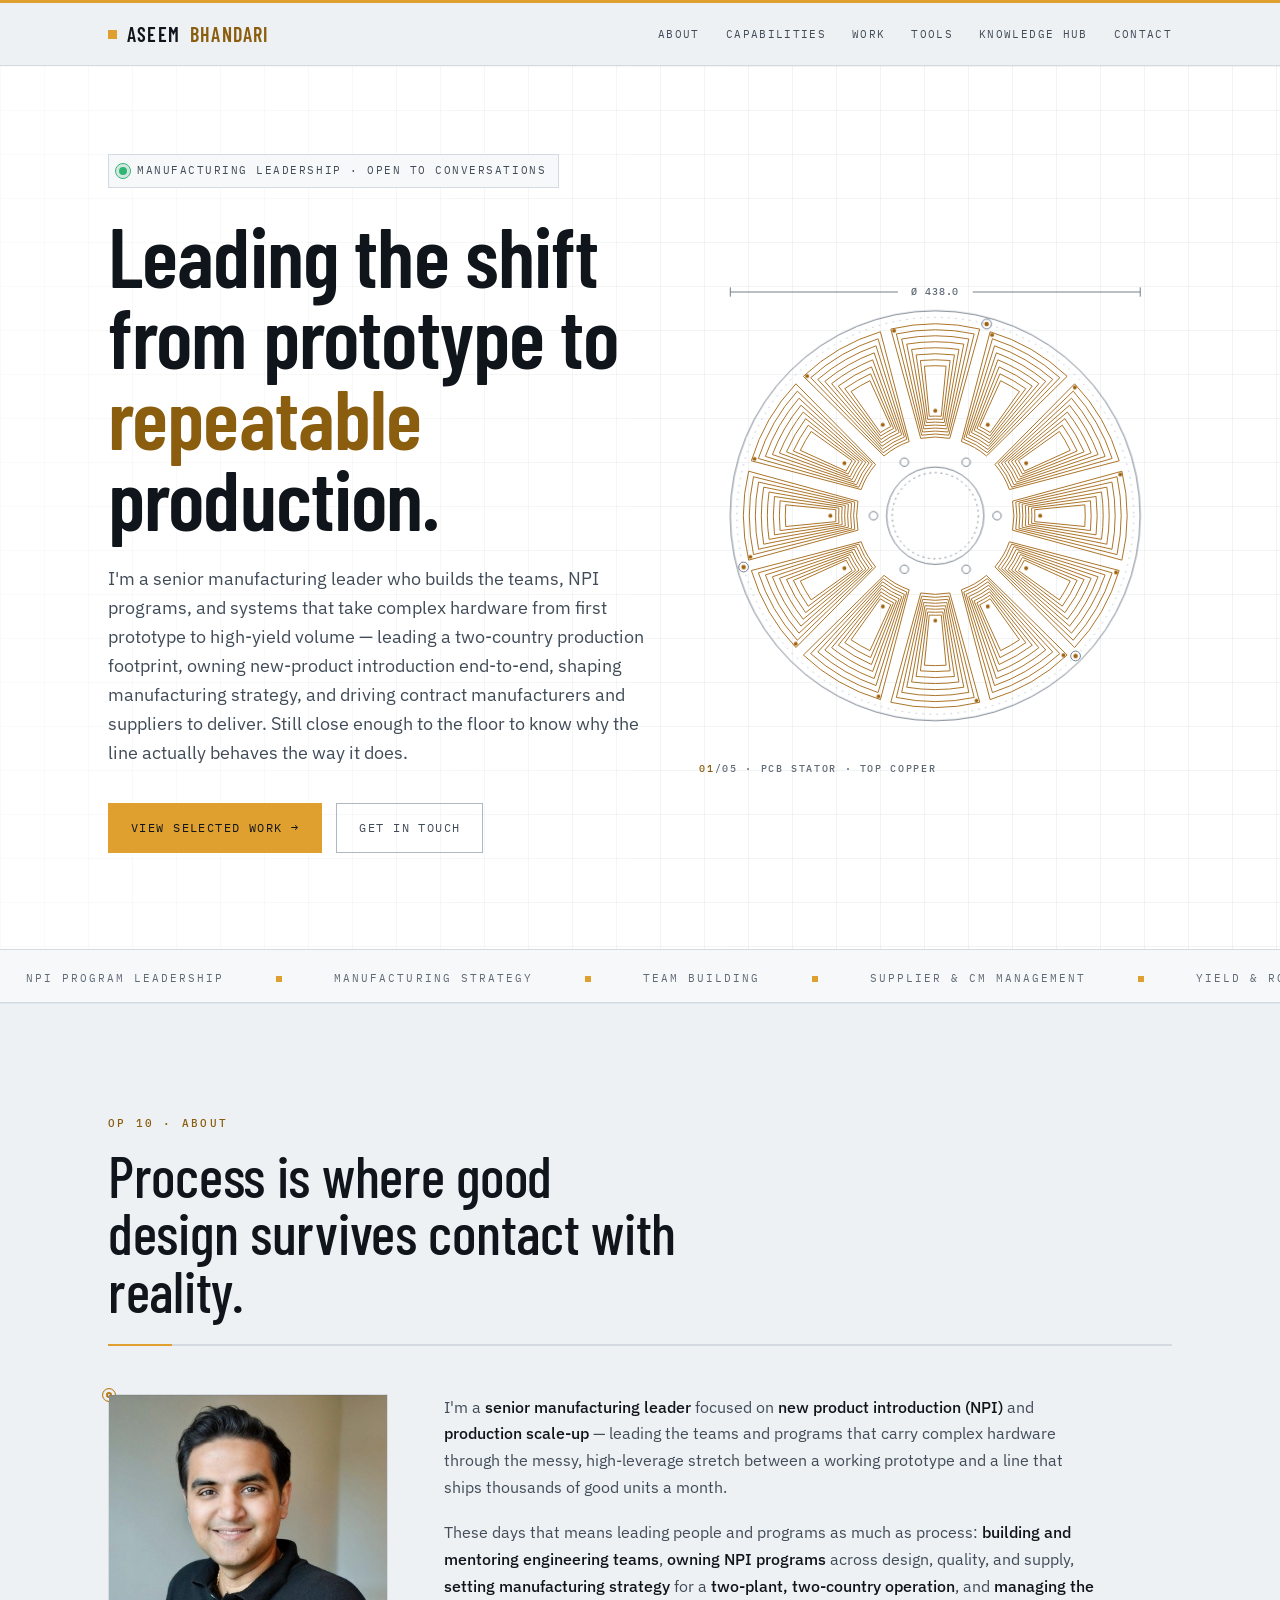
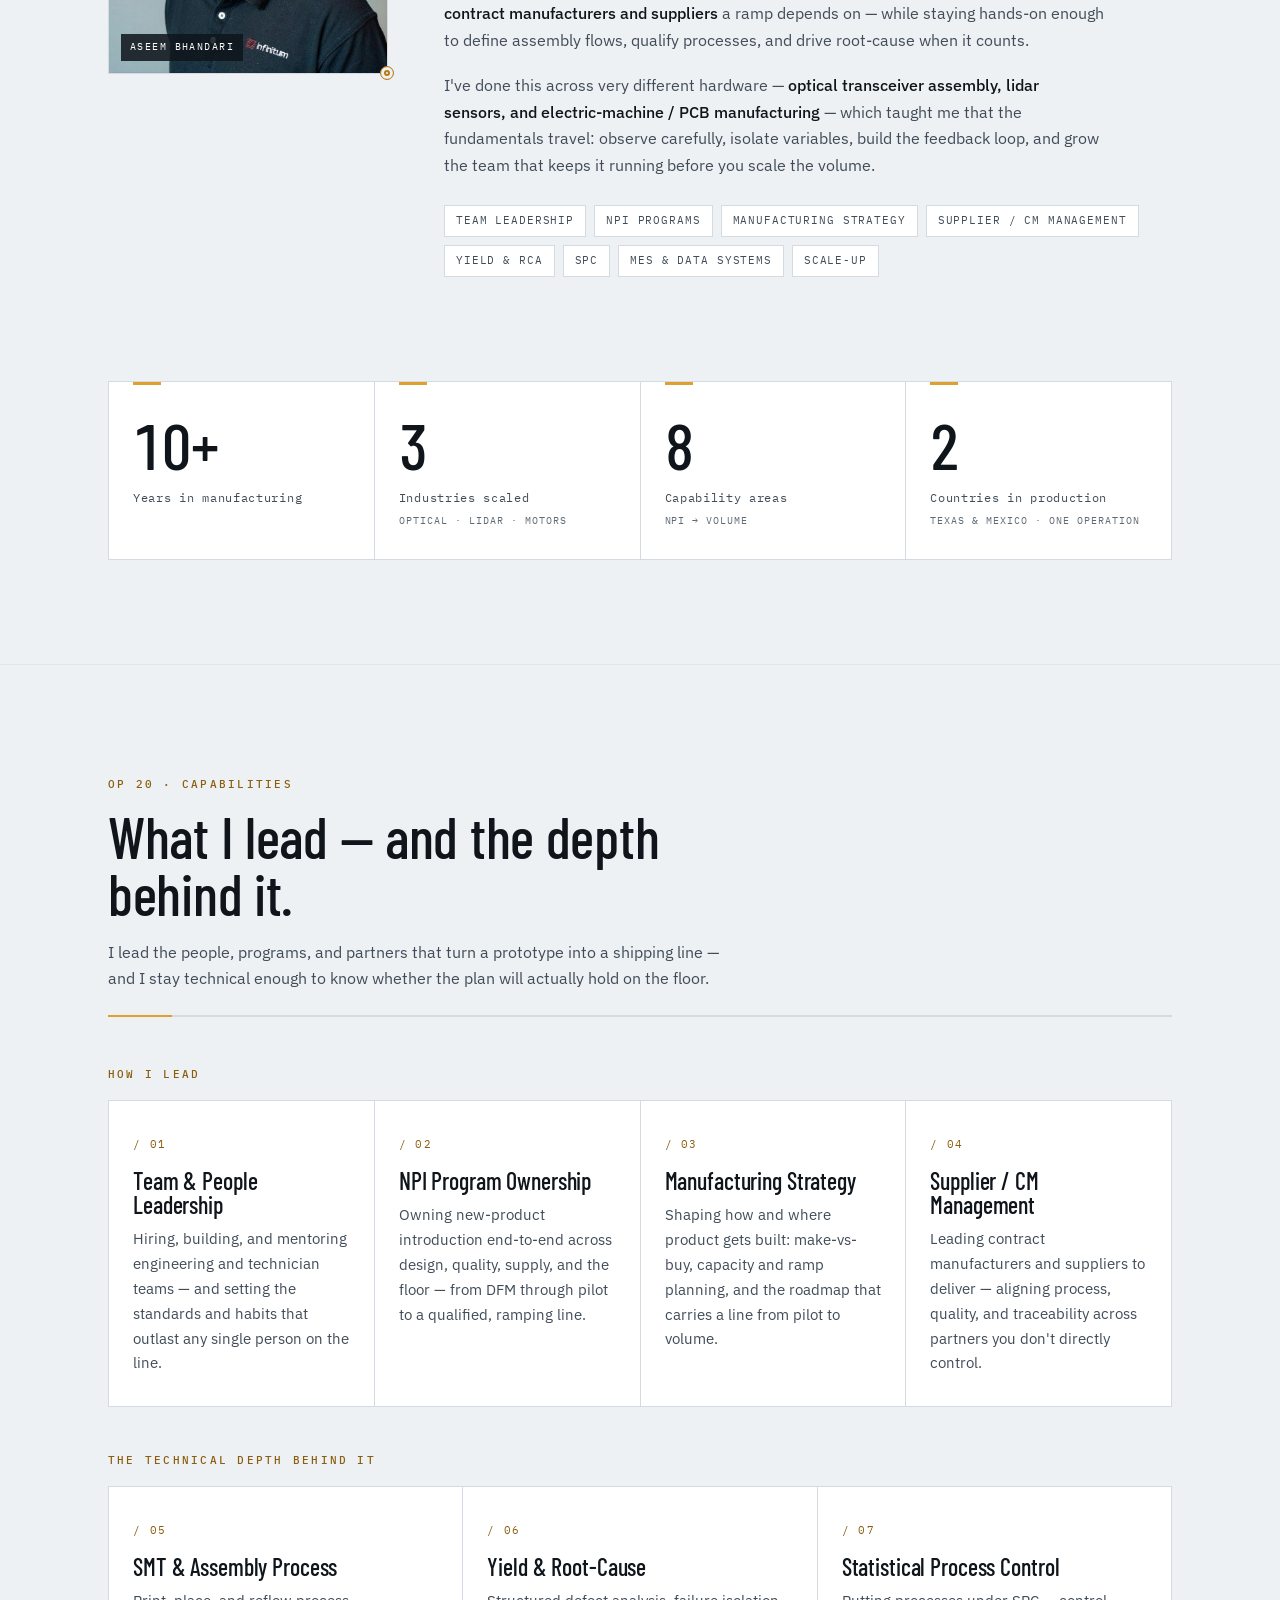
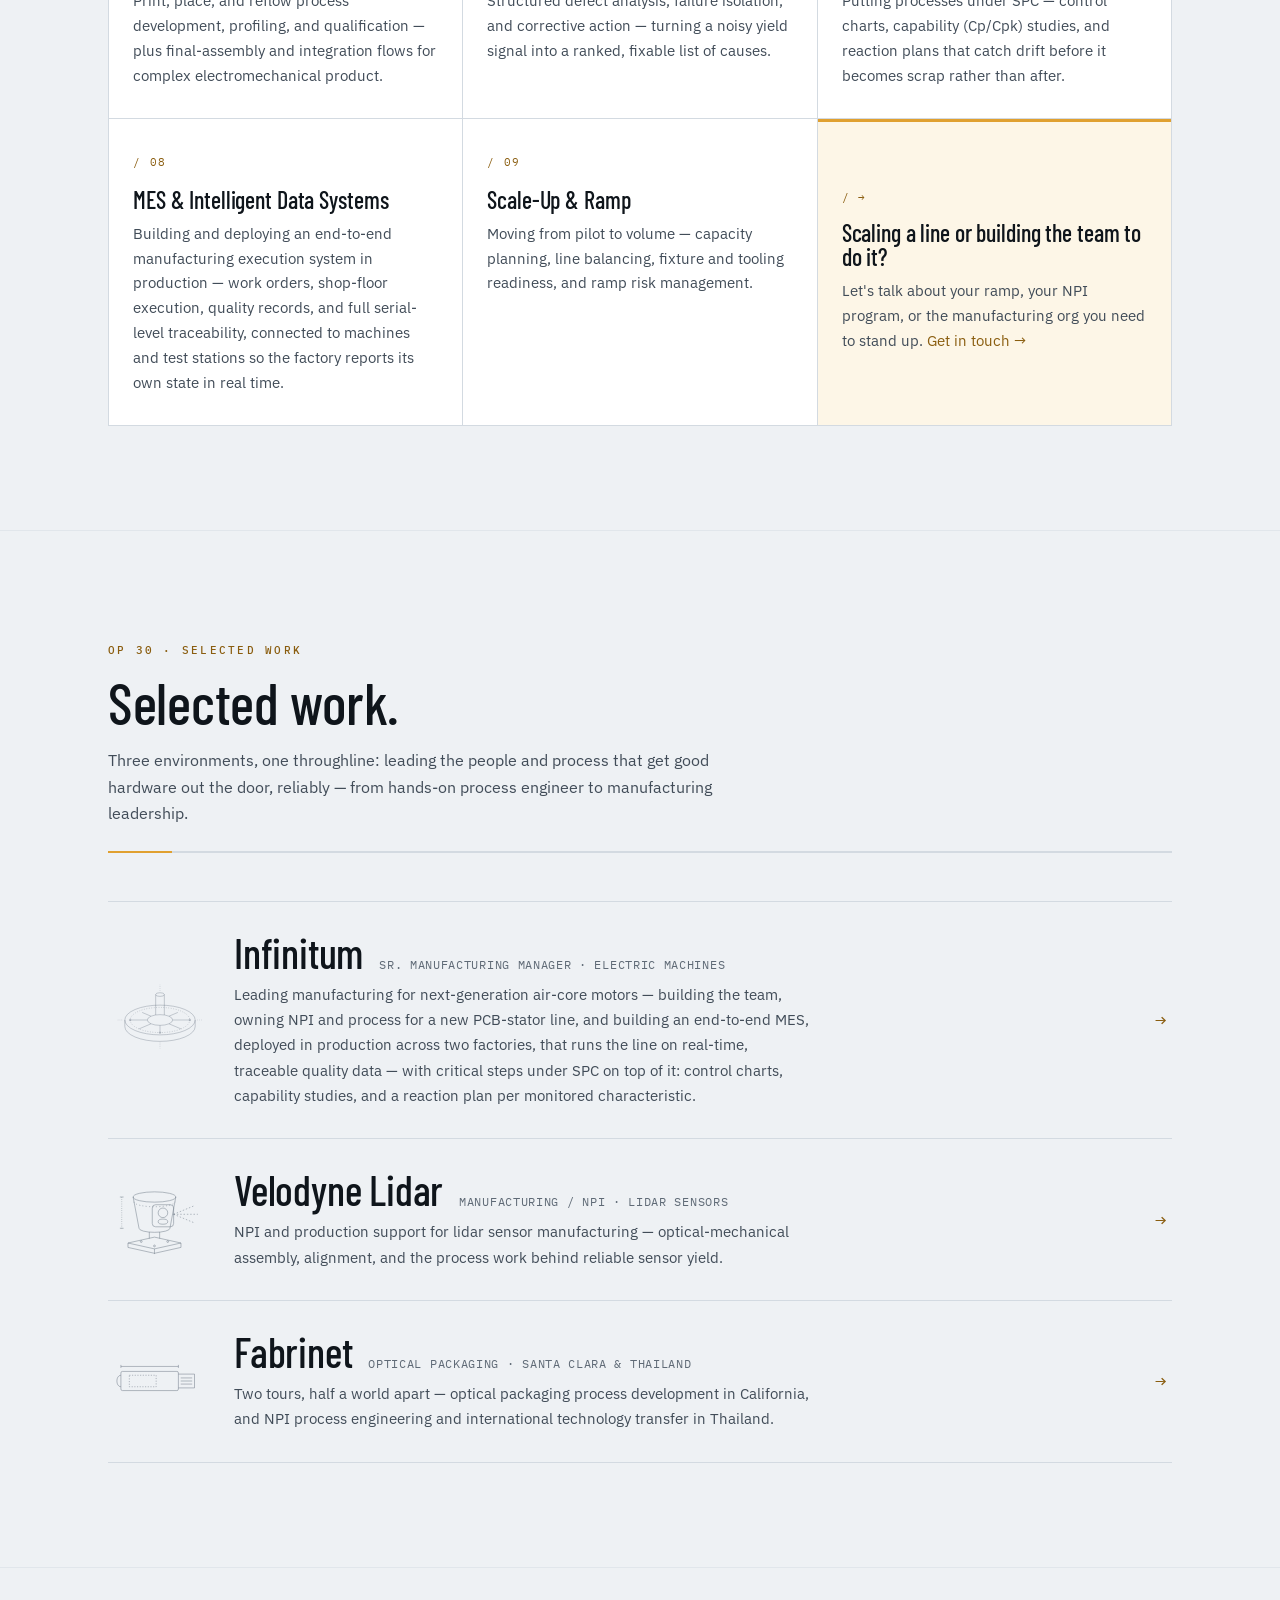
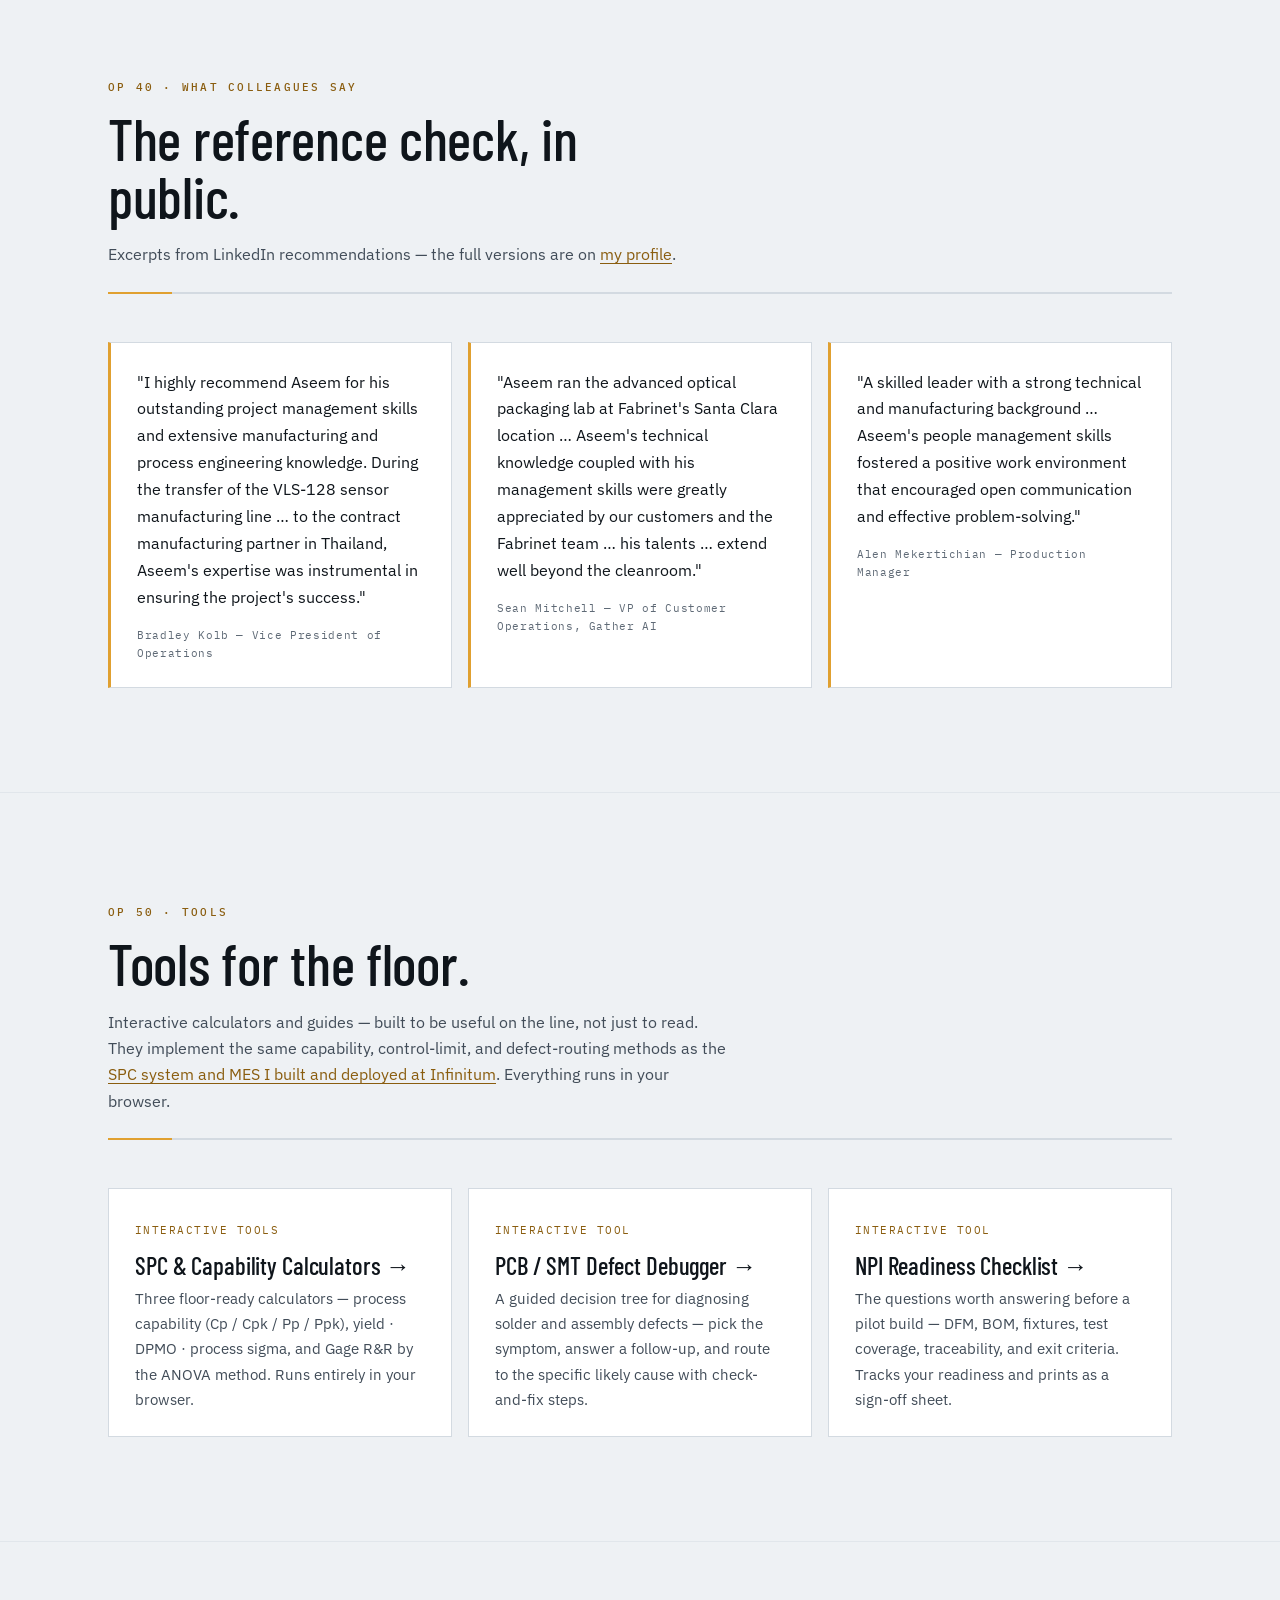
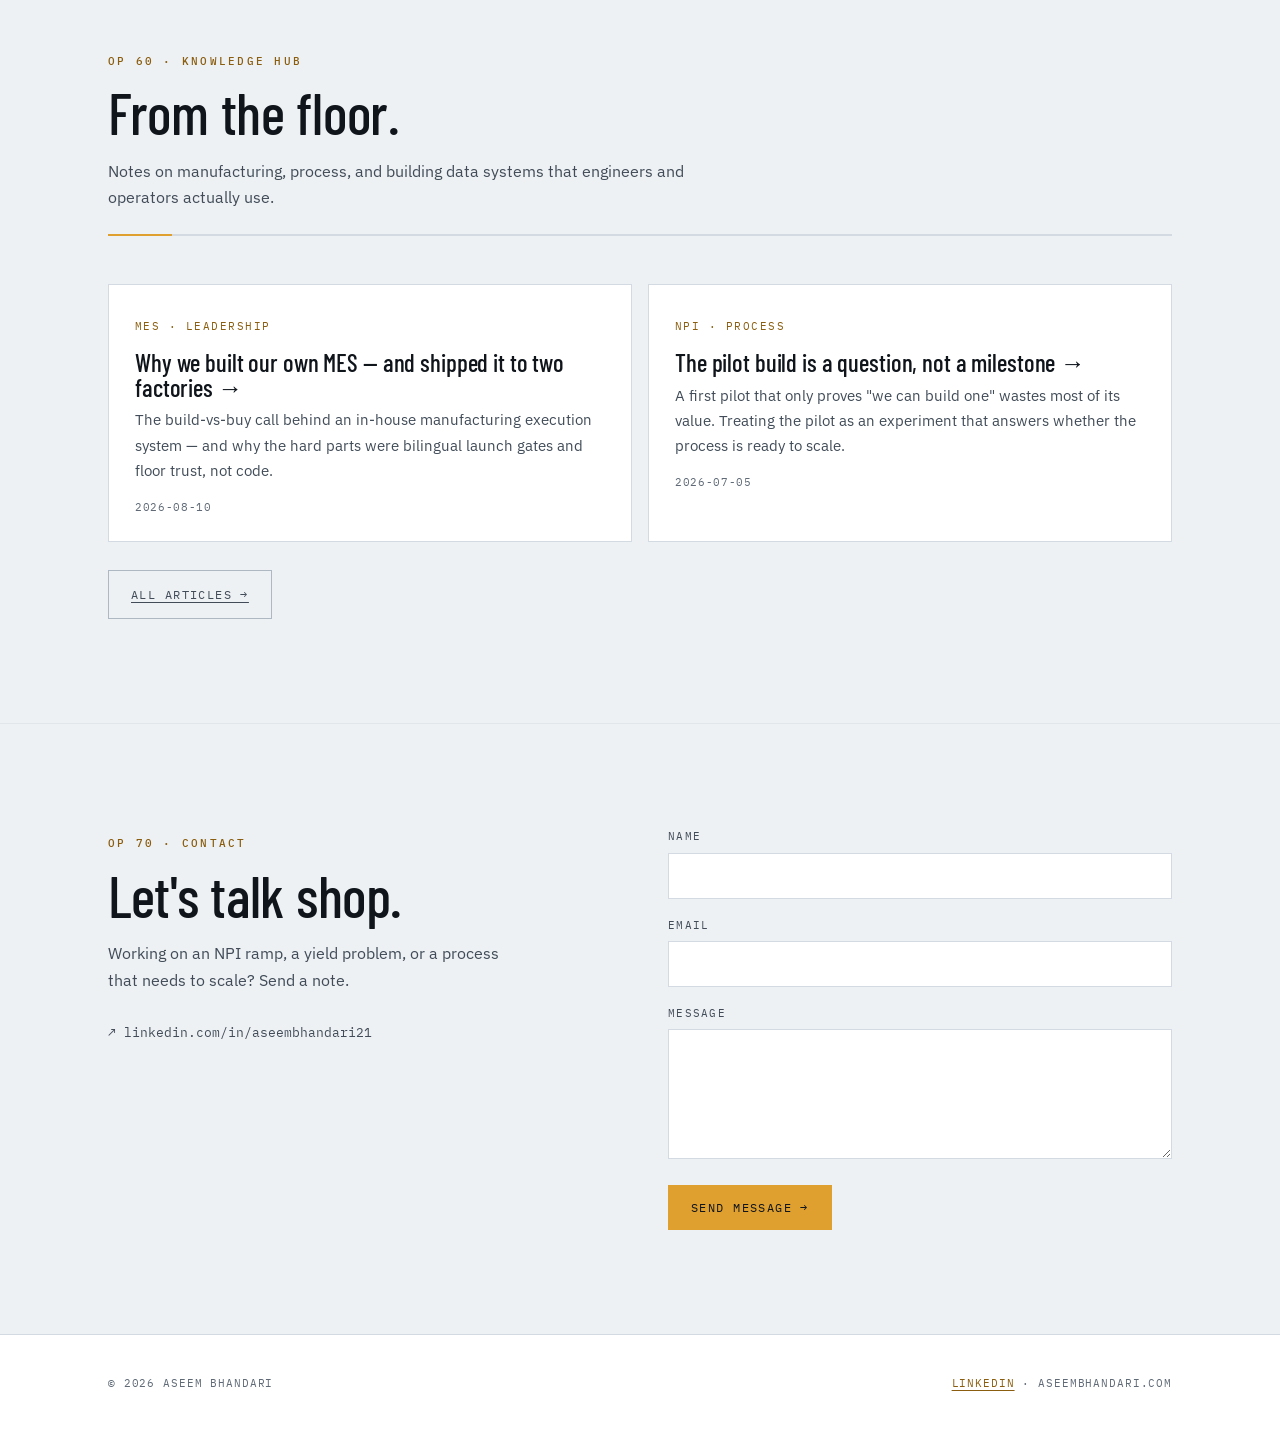
==== commit 8ebac9a5: "Split the Fabrinet page into its two sites One page presented two roles six years and two continents" ====
--- a/index.html
+++ b/index.html
@@ -903,8 +903,8 @@
           <path d="M18 32h150"/><path d="M18 28v8"/><path d="M168 28v8"/>
         </svg>
         <div>
-          <div class="meta"><h3>Fabrinet</h3><span class="role">Process Engineer · Optical assembly</span></div>
-          <p class="summary">Optical transceiver and module assembly at scale — SMT, precision assembly, and high-volume process optimization in a contract-manufacturing environment.</p>
+          <div class="meta"><h3>Fabrinet</h3><span class="role">Optical packaging · Santa Clara &amp; Thailand</span></div>
+          <p class="summary">Two tours, half a world apart — optical packaging process development in California, and NPI process engineering and international technology transfer in Thailand.</p>
         </div>
         <span class="yr">→</span>
       </a>
--- a/styles.css
+++ b/styles.css
@@ -365,8 +365,15 @@
 .metrics .m::before { content: ''; position: absolute; left: 22px; top: 0; width: 24px; height: 3px; background: var(--acc); }
 .metrics .m .big { font-family: var(--font-display); font-size: 2.8rem; font-weight: 500; color: var(--ink); line-height: .95; font-variant-numeric: tabular-nums; }
 .metrics .m .lbl { font-family: var(--font-mono); font-size: .7rem; color: var(--ink-soft); margin-top: 10px; letter-spacing: .04em; }
+/* Sub-line under a metric label — carries the before/after or the mechanism, so a
+   figure never stands on the page without the thing that produced it. Mirrors
+   .stat-band .s .sub, which only styles the homepage band. */
+.metrics .m .sub { display: block; font-family: var(--font-mono); font-size: .62rem; letter-spacing: .08em; color: var(--ink-faint); margin-top: 6px; text-transform: uppercase; }
 .editable-note { font-family: var(--font-mono); font-size: .72rem; color: var(--ink-faint); border-left: 2px solid var(--acc); padding: 8px 0 8px 14px; margin: 28px 0; background: var(--acc-soft); }
-@media (max-width: 820px) { .metrics { grid-template-columns: 1fr; } }
+/* Two-up variant — for a role with two sourced figures rather than three. Better
+   than padding the row out to three with a number nobody can defend. */
+.metrics.two { grid-template-columns: repeat(2, 1fr); }
+@media (max-width: 820px) { .metrics, .metrics.two { grid-template-columns: 1fr; } }
 
 /* status / verdict pill — shared by SPC tool results and the NPI checklist */
 .badge { display: inline-flex; align-items: center; gap: 8px; font-family: var(--font-mono); font-size: .72rem; letter-spacing: .06em; padding: 8px 14px; border-radius: 100px; border: 1px solid var(--line); margin-top: 20px; }
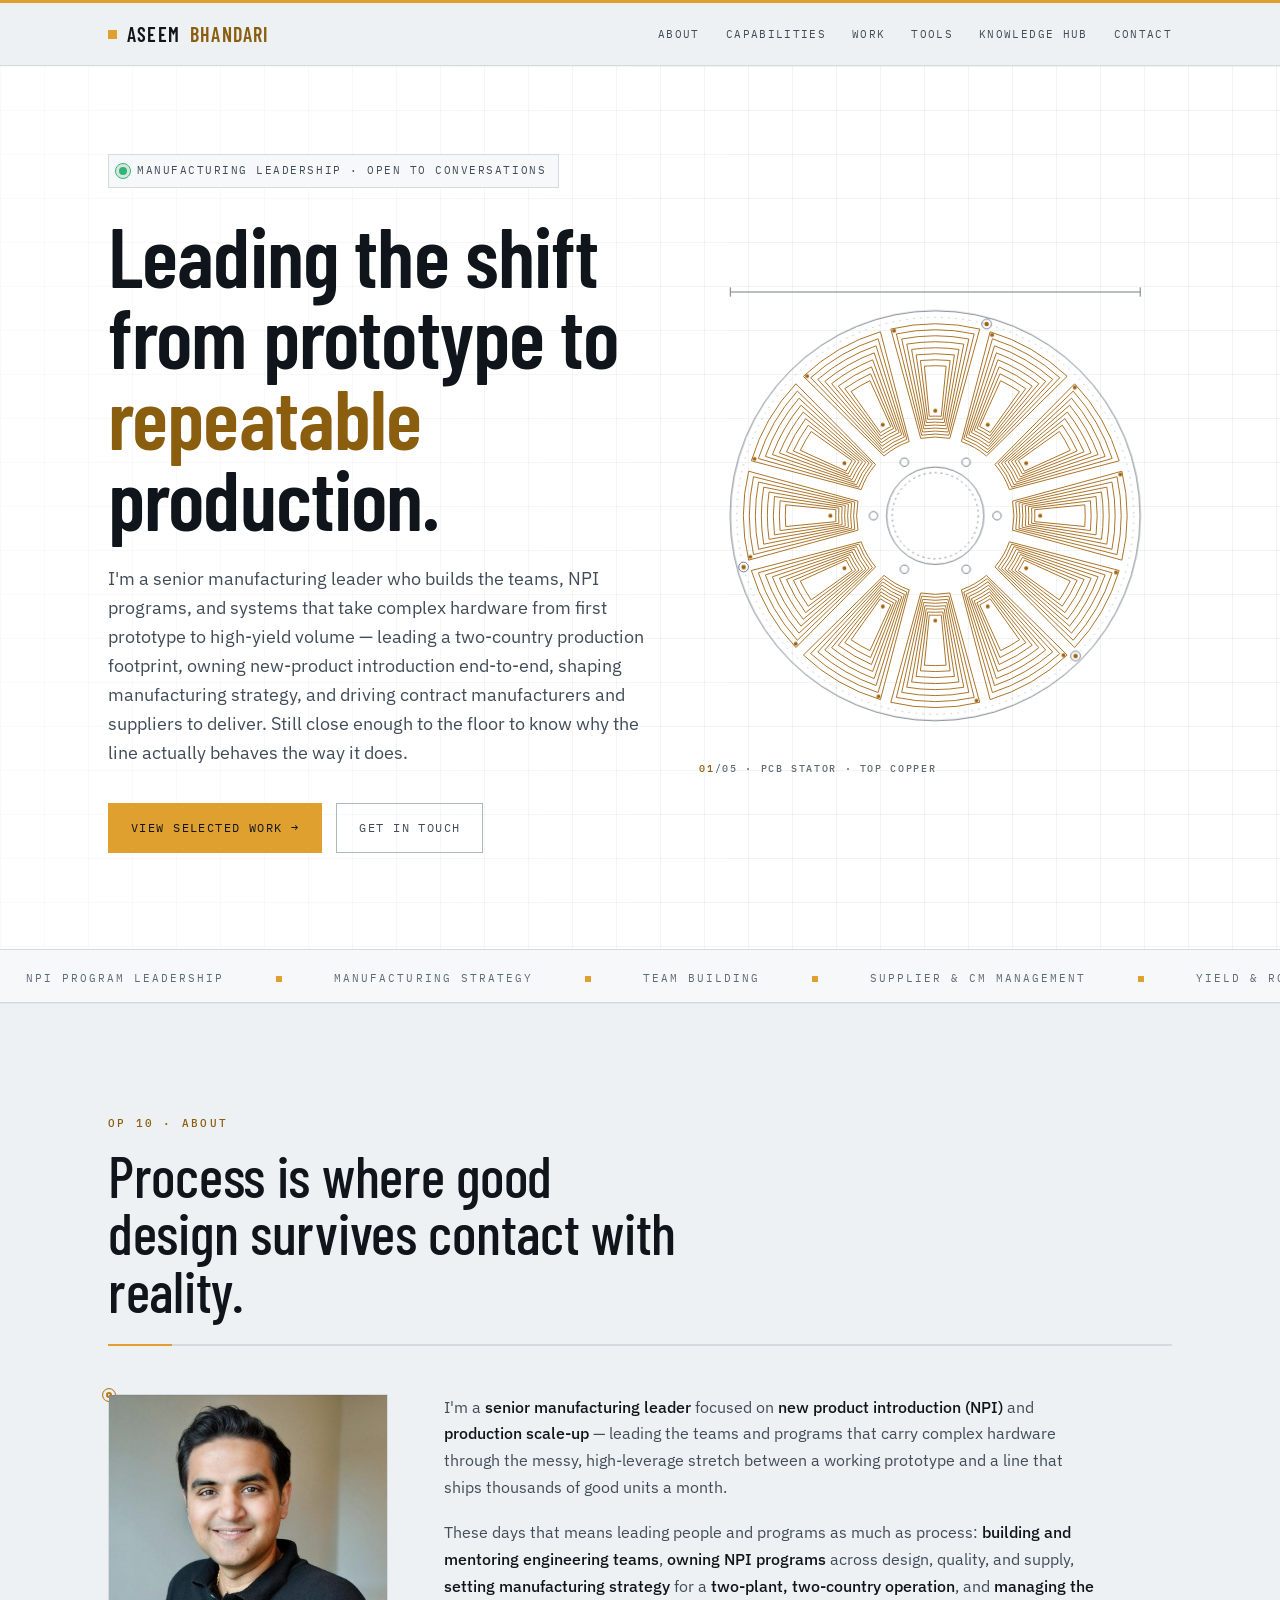
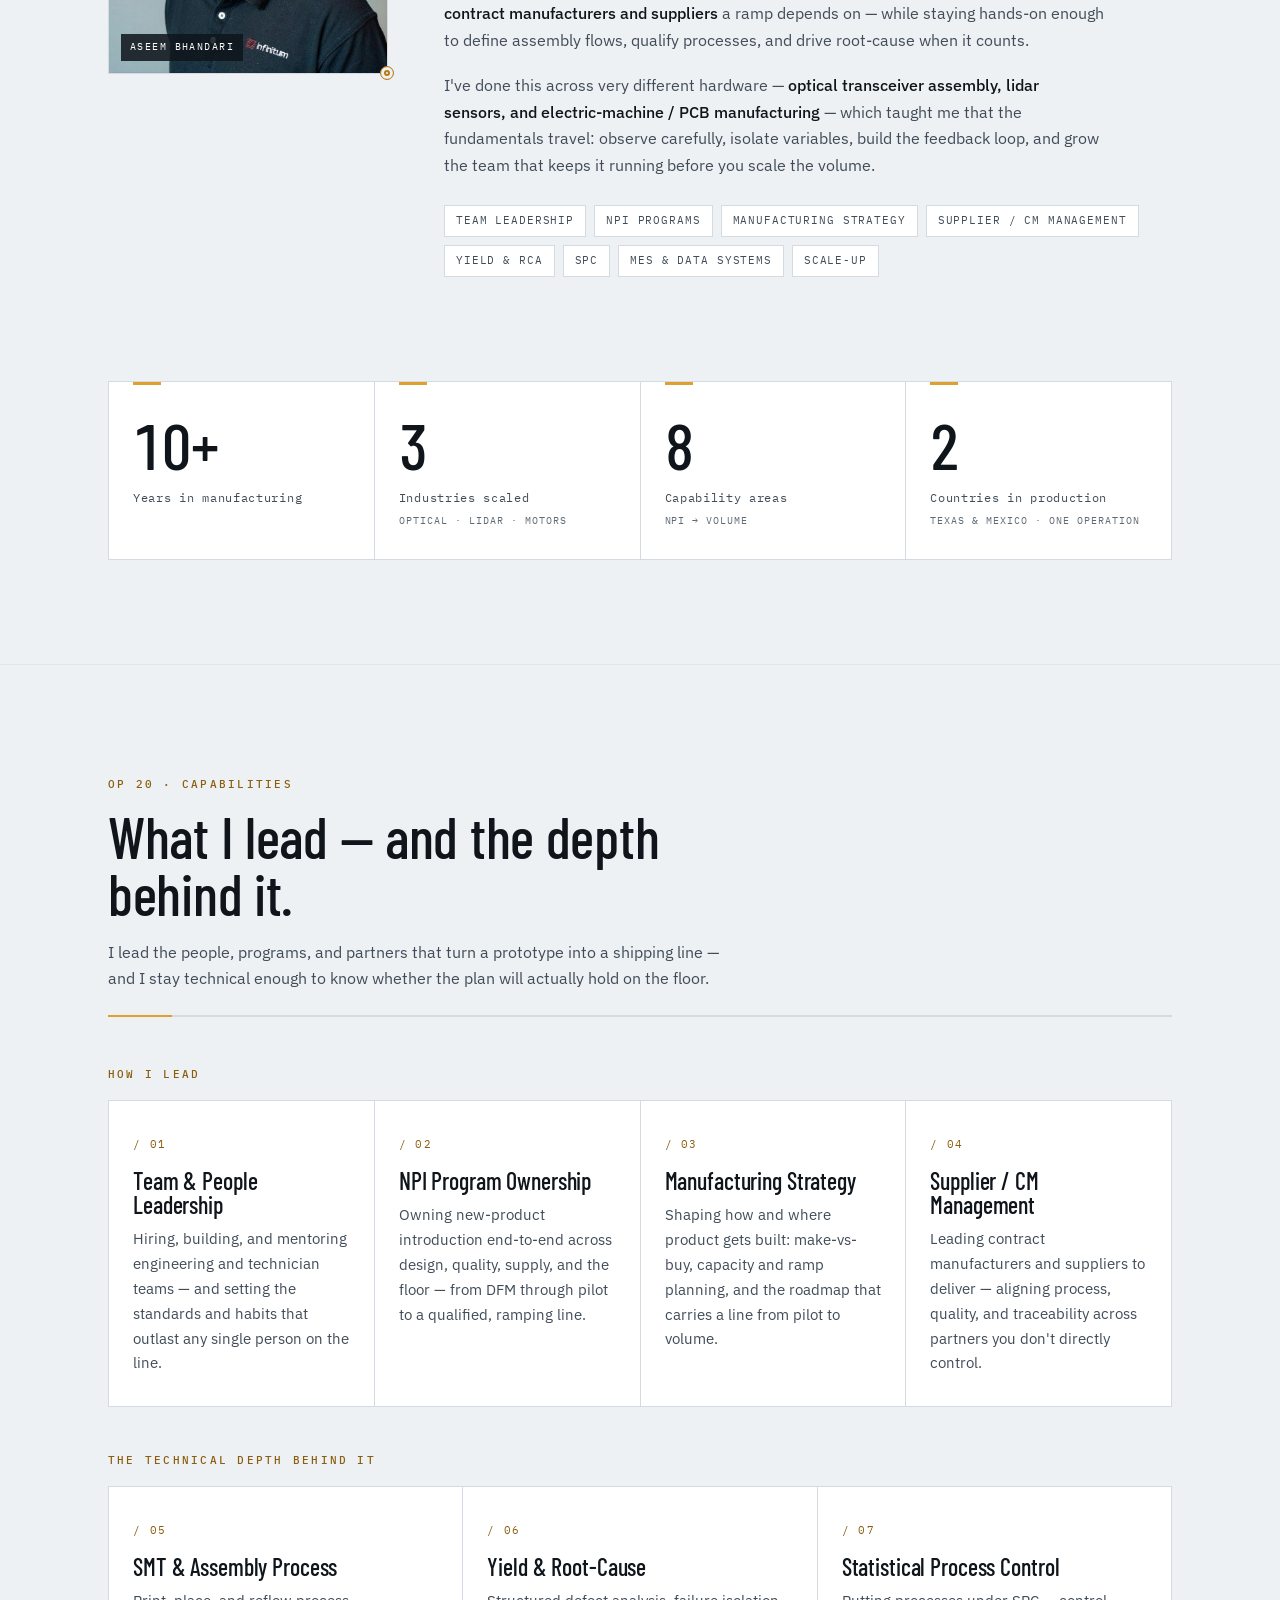
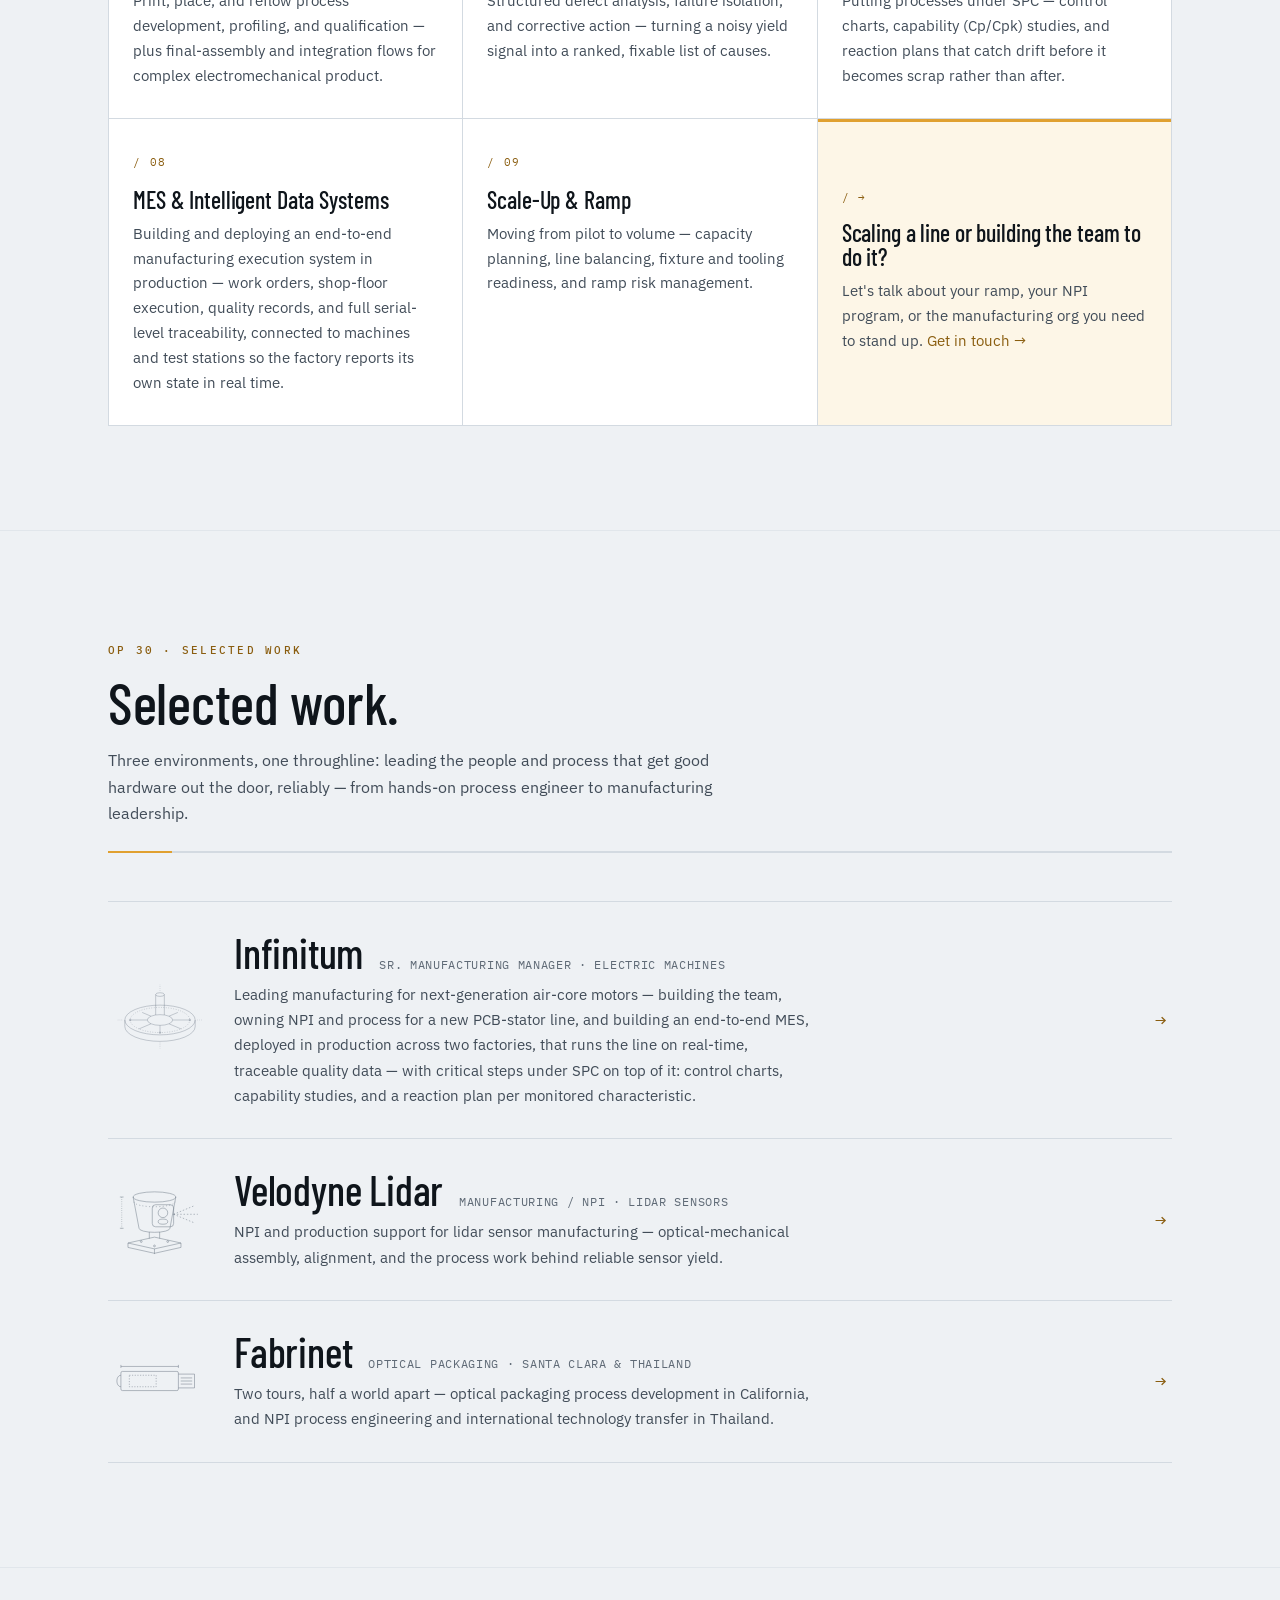
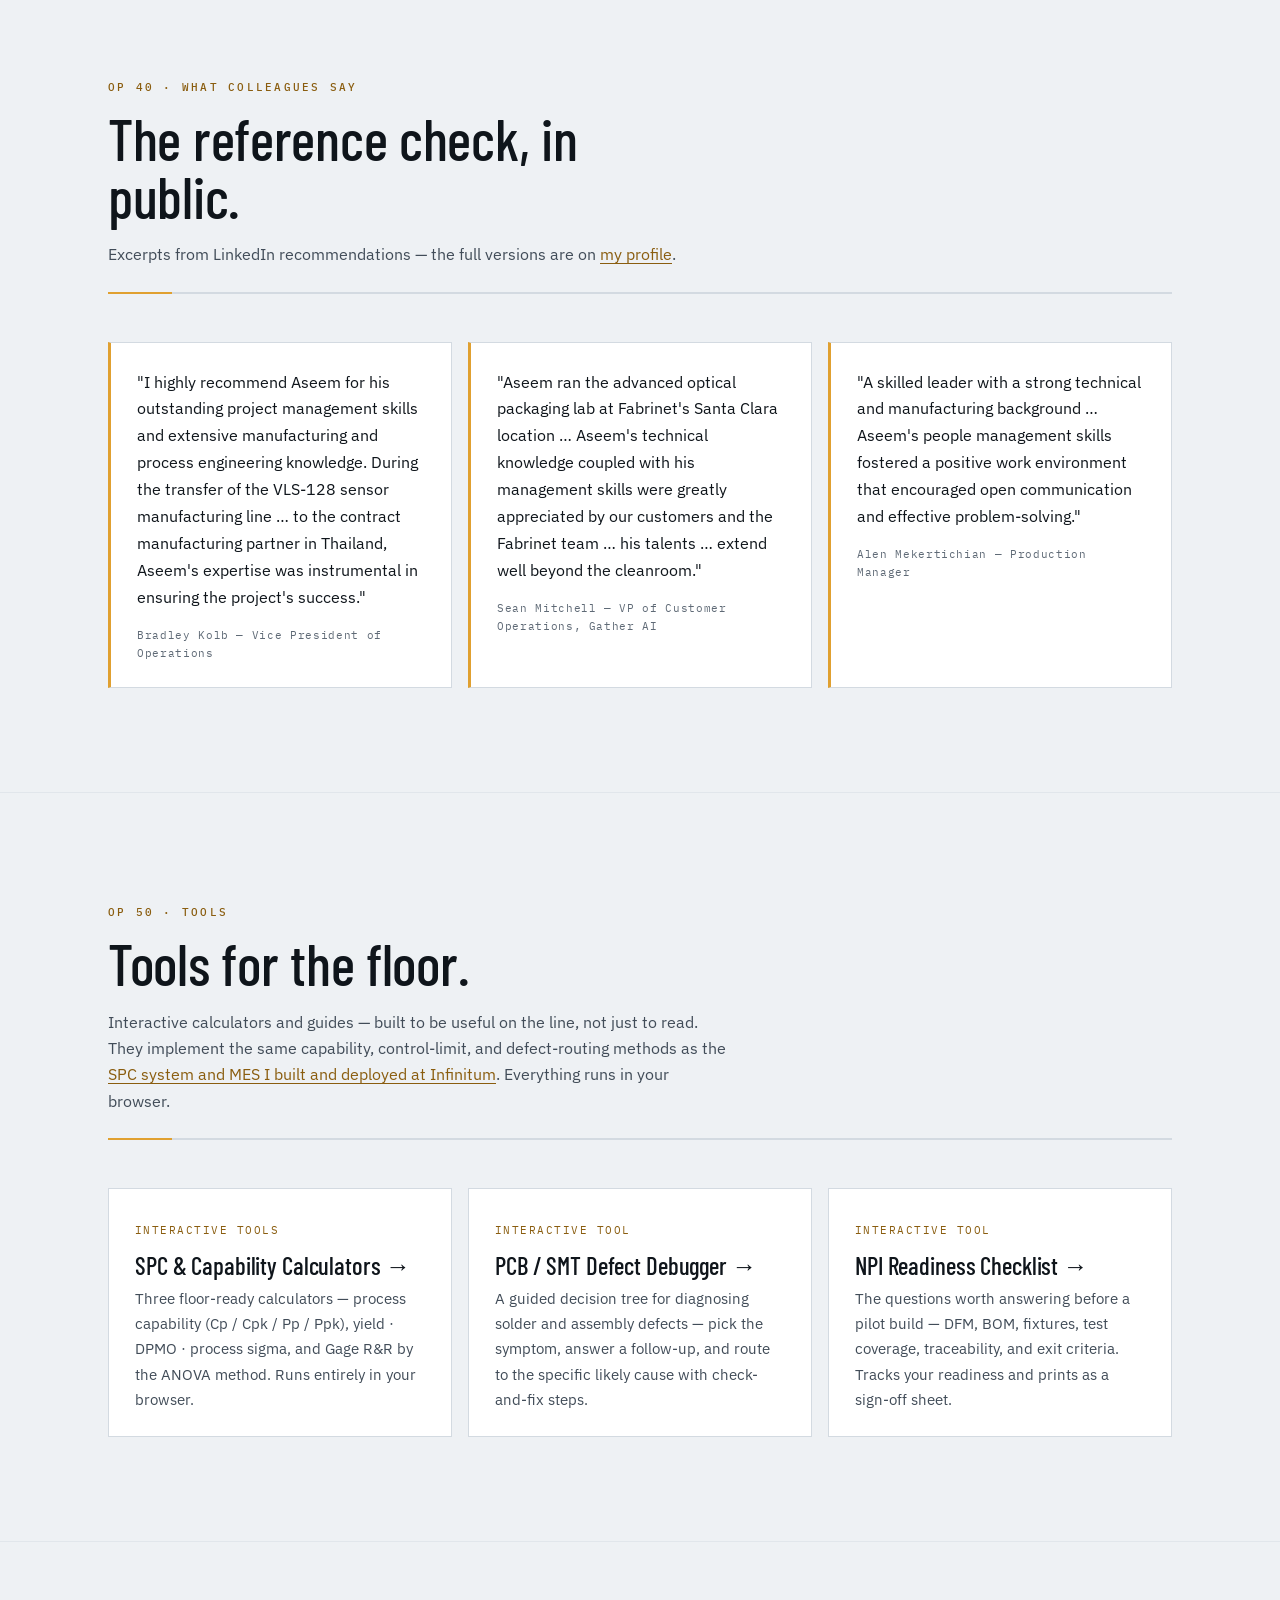
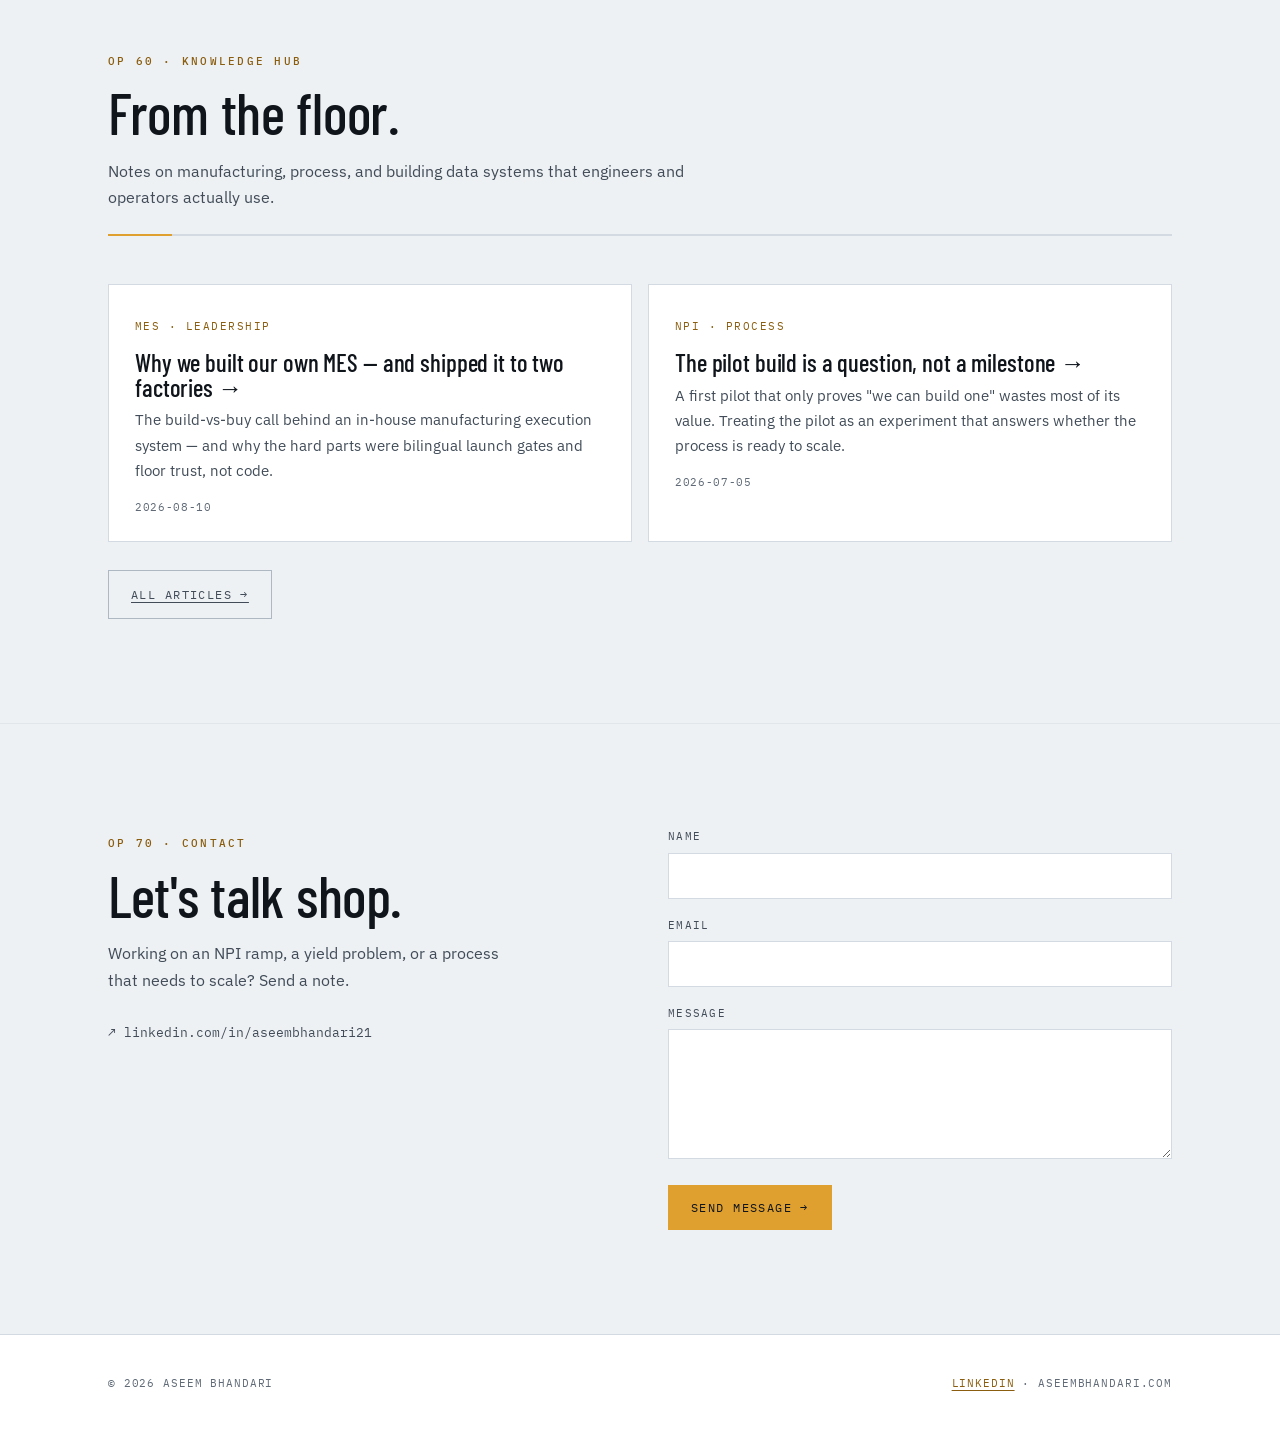
==== commit a42f3155: "Strip the invented dimensions from the hero drawings Ø 438.0, 100.0, 8.20, WD 3.60, Ø 165.5 and FOV " ====
--- a/index.html
+++ b/index.html
@@ -278,7 +278,7 @@
 <circle cx="409.9" cy="409.9" r="2.4" class="fid"/><circle cx="409.9" cy="409.9" r="5.2"/>
 <circle cx="55.2" cy="314.9" r="2.4" class="fid"/><circle cx="55.2" cy="314.9" r="5.2"/>
 </g>
-<g class="dim"><path d="M41 16v10M479 16v10M41 21H220M300 21H479"/><text x="260" y="24.5" text-anchor="middle">Ø 438.0</text></g>
+<g class="dim"><path d="M41 16v10M479 16v10M41 21H479"/></g>
 </g>
 </svg>
         <figcaption><b>01</b>/05 · PCB stator · top copper</figcaption>
@@ -582,7 +582,7 @@
 <rect x="310" y="386" width="5" height="10"/>
 <rect x="321" y="386" width="5" height="10"/>
 </g>
-<g class="dim"><text x="108" y="144" text-anchor="start">U1</text><text x="300" y="134" text-anchor="start">U2</text><text x="190" y="386" text-anchor="start">J1</text><path d="M60 58v10M460 58v10M60 63H236M284 63H460"/><text x="260" y="66.5" text-anchor="middle">100.0</text></g>
+<g class="dim"><text x="108" y="144" text-anchor="start">U1</text><text x="300" y="134" text-anchor="start">U2</text><text x="190" y="386" text-anchor="start">J1</text><path d="M60 58v10M460 58v10M60 63H460"/></g>
 </g>
 </svg>
         <figcaption><b>02</b>/05 · PCBA · SMT assembly</figcaption>
@@ -645,7 +645,7 @@
 <circle cx="284" cy="228.5" r="2.6"/>
 </g>
 </g>
-<g class="dim"><path d="M147.5 452v30M372.5 452v30M147.5 477H222M298 477H372.5"/><text x="260" y="480.5" text-anchor="middle">8.20</text></g>
+<g class="dim"><path d="M147.5 452v30M372.5 452v30M147.5 477H372.5"/></g>
 </g>
 </svg>
         <figcaption><b>03</b>/05 · Die stack · wire bond</figcaption>
@@ -690,7 +690,7 @@
 <rect x="78" y="315" width="8" height="3"/><circle cx="82" cy="314.5" r="2.4"/><rect x="50" y="334" width="12" height="6"/>
 </g>
 </g>
-<g class="dim"><path d="M196 206v20M339 206v20M196 211H243M290 211H339"/><text x="267" y="214.5" text-anchor="middle">WD 3.60</text></g>
+<g class="dim"><path d="M196 206v20M339 206v20M196 211H339"/></g>
 </g>
 </svg>
         <figcaption><b>04</b>/05 · TOSA · die + optical attach</figcaption>
@@ -758,7 +758,7 @@
 <path pathLength="1" d="M350 231L494.9 269.8"/>
 <path pathLength="1" d="M350 231L491.0 282.3"/>
 </g>
-<g class="dim"><path d="M150 60v10M350 60v10M150 65H210M290 65H350"/><text x="250" y="68.5" text-anchor="middle">Ø 165.5</text><text x="368" y="290" text-anchor="start">FOV 40°</text></g>
+<g class="dim"><path d="M150 60v10M350 60v10M150 65H350"/></g>
 </g>
 </svg>
         <figcaption><b>05</b>/05 · Spinning lidar · elevation</figcaption>
